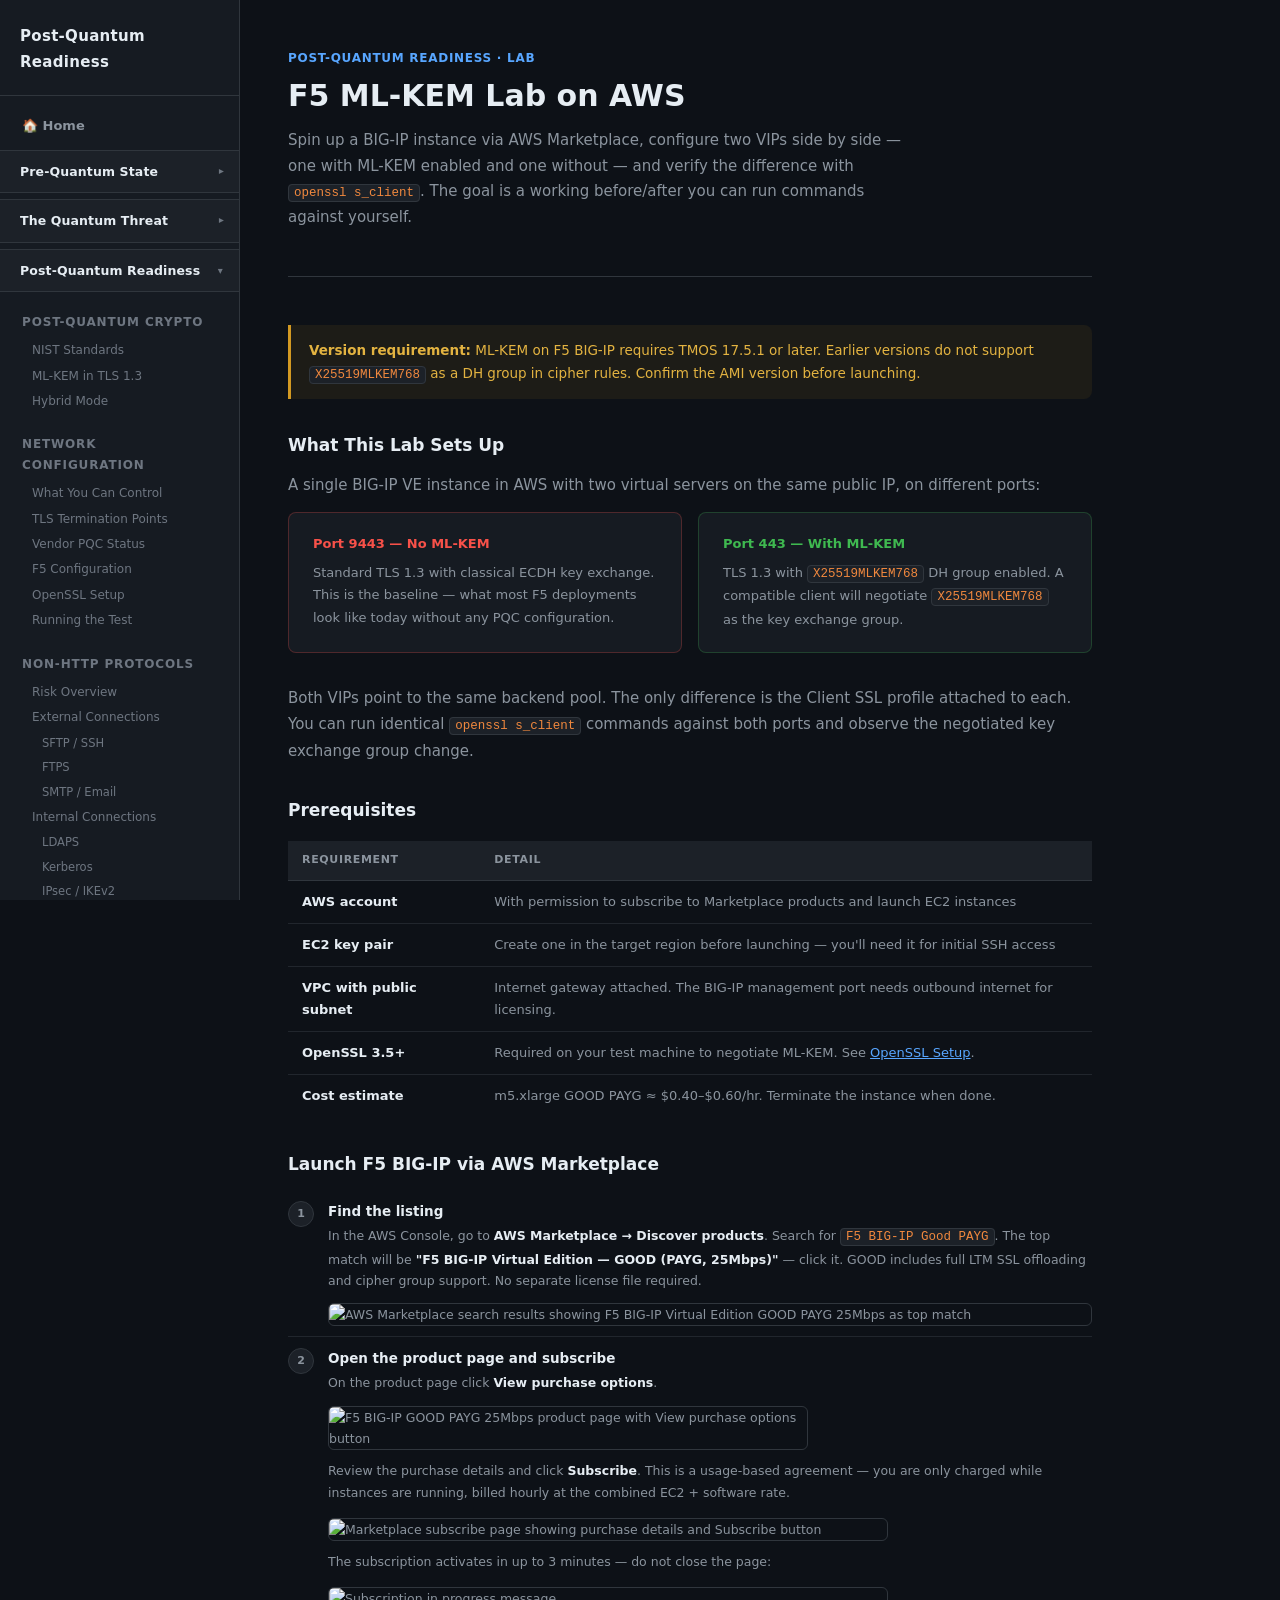
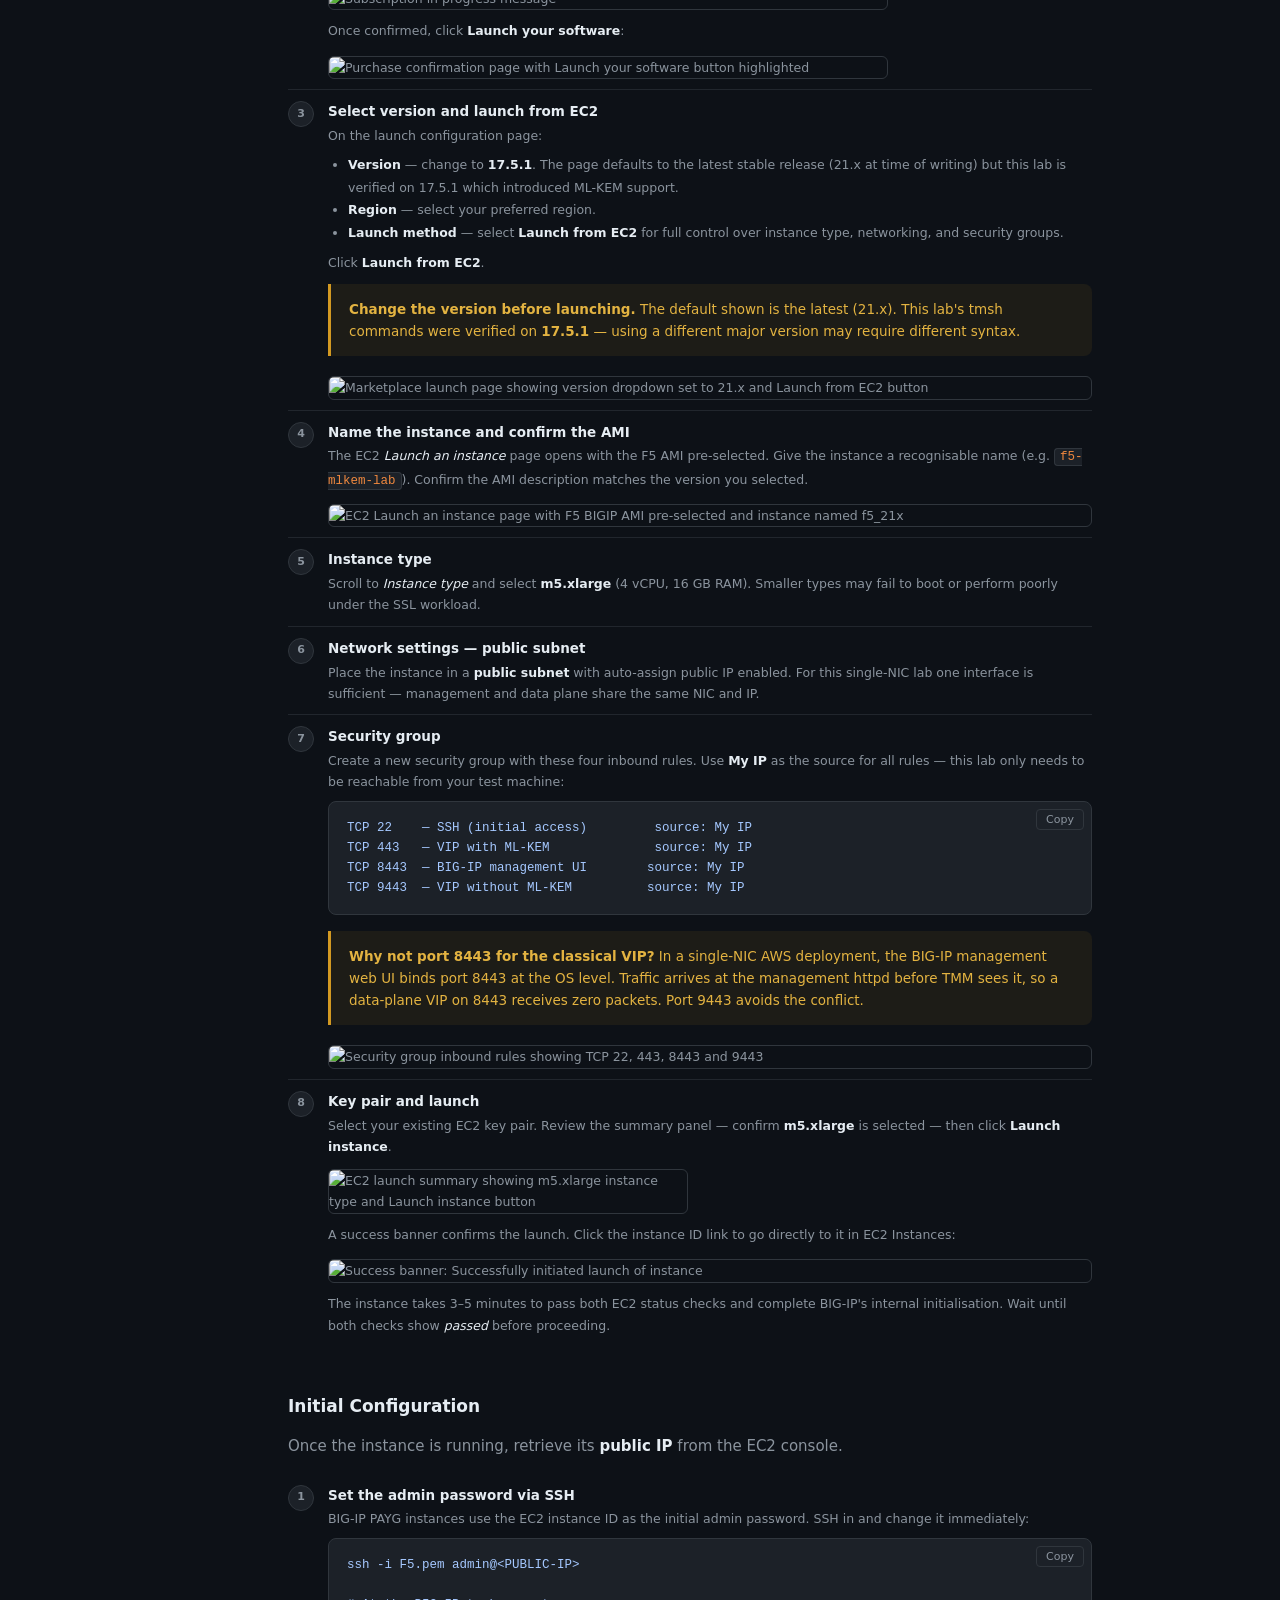
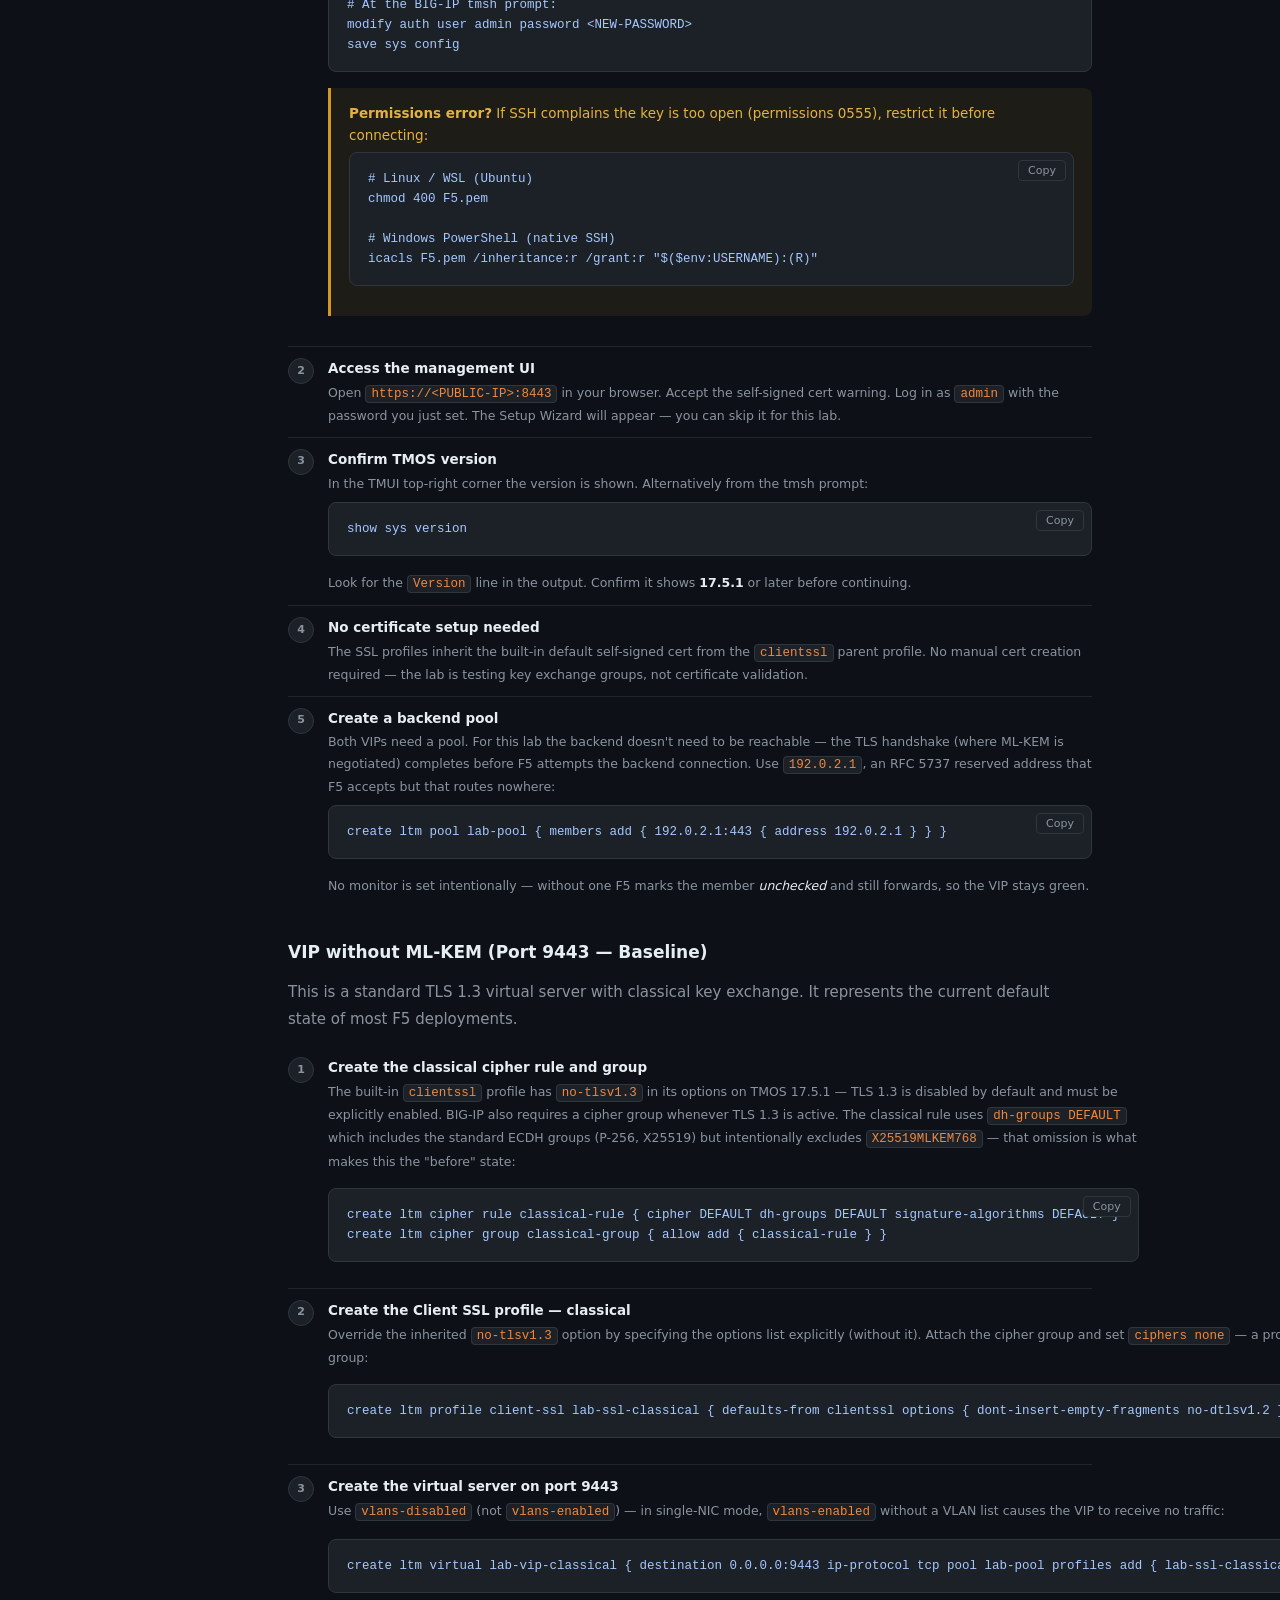
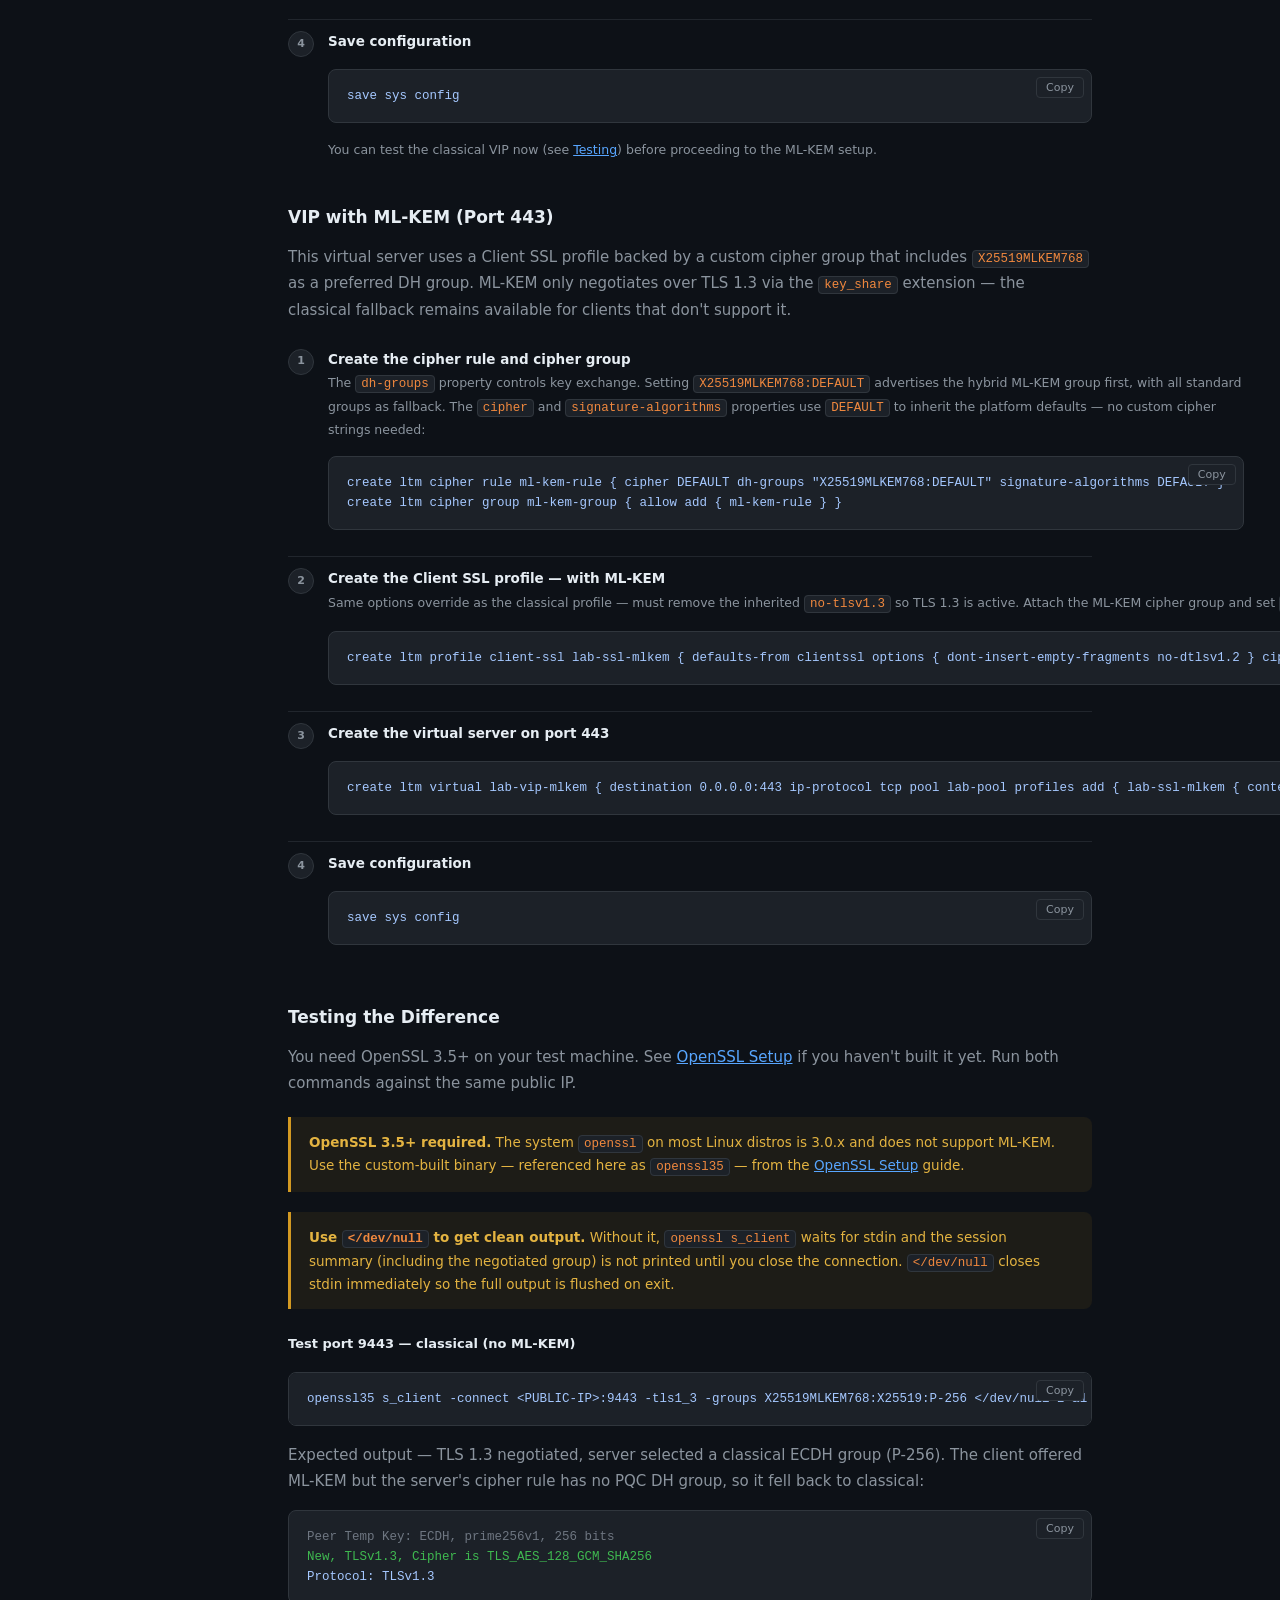
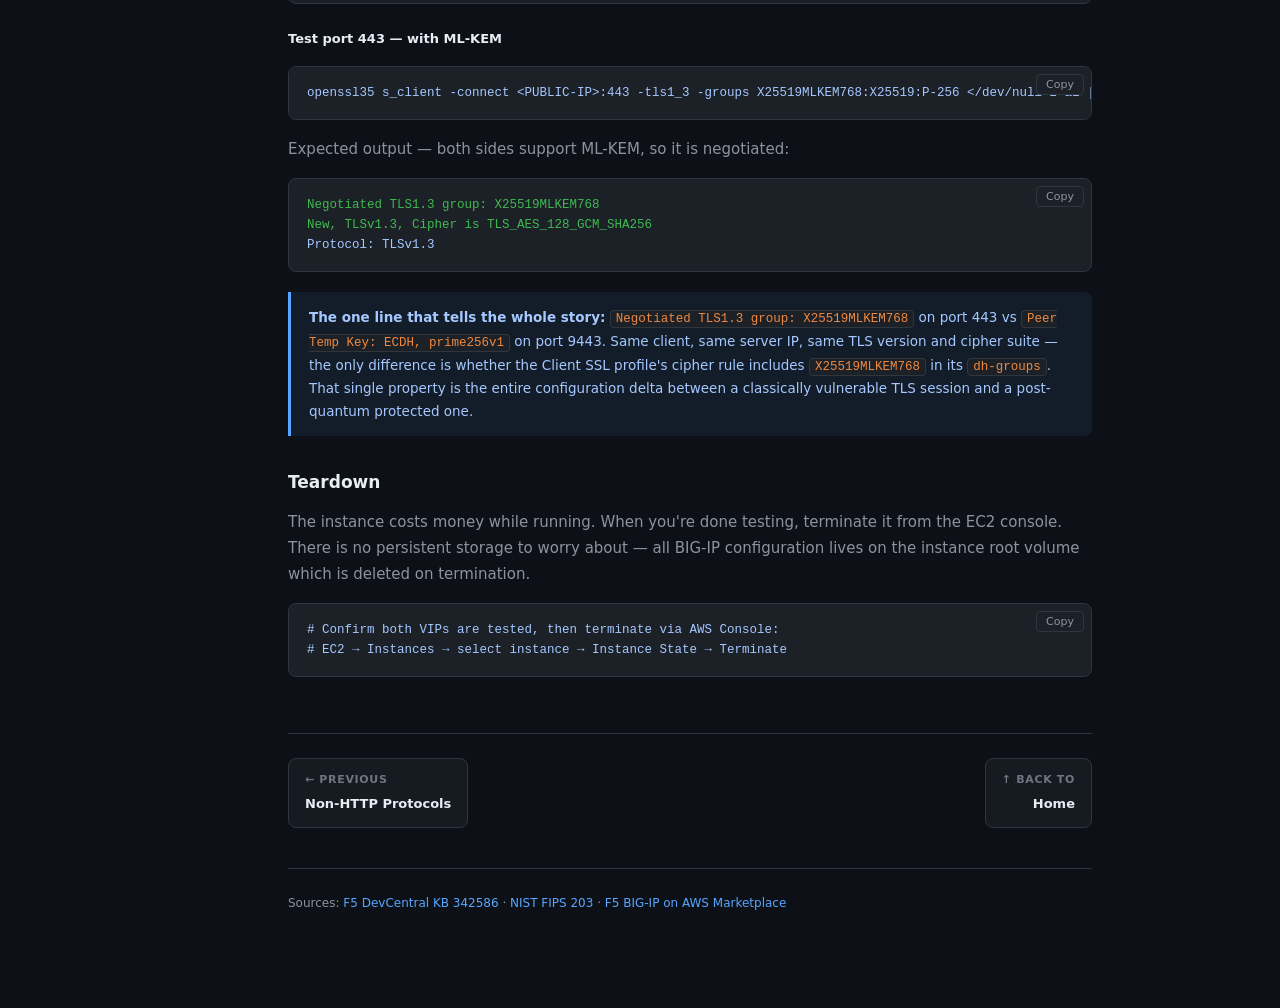
==== docs/f5-aws-lab.html @ 693bea95 "Add AWS Marketplace screenshots to F5 launch steps All 10 screenshots from docs/static/f5-bigip-setu" ====
<!DOCTYPE html>
<html lang="en">
<head>
  <meta charset="UTF-8" />
  <meta name="viewport" content="width=device-width, initial-scale=1.0" />
  <title>F5 ML-KEM Lab (AWS) — Post-Quantum Readiness</title>
  <link rel="stylesheet" href="static/style.css" />
  <style>
    .pre-wrap { position: relative; }
    .copy-btn {
      position: absolute; top: 8px; right: 8px;
      background: var(--surface-2); border: 1px solid var(--border);
      border-radius: 4px; color: var(--text-muted);
      font-size: 11px; padding: 3px 9px; cursor: pointer;
      transition: color 0.15s, background 0.15s;
      font-family: inherit;
    }
    .copy-btn:hover { color: var(--text); background: var(--surface-3); }
    .copy-btn.copied { color: var(--green); border-color: var(--green); }
  </style>
</head>
<body>
<button id="menu-toggle" aria-label="Open navigation">☰</button>
<div id="sidebar-overlay"></div>

<aside class="sidebar">
  <div class="sidebar-logo">
    <a href="index.html">
      <h1>Post-Quantum<br>Readiness</h1>
    </a>
  </div>
  <nav>
    <a href="index.html" class="nav-home">🏠 Home</a>

    <div class="nav-group">
      <div class="nav-section">Pre-Quantum State</div>
      <div class="nav-group-items">
        <a href="tls-rsa-handshake.html" class="nav-page">TLS 1.2 RSA Handshake</a>
        <a href="tls-rsa-handshake.html#the-flow" class="nav-sub">The 8-Step Flow</a>
        <a href="tls-rsa-handshake.html#the-vulnerability" class="nav-sub">Where the Vulnerability Lives</a>
        <a href="tls-rsa-handshake.html#vs-tls13" class="nav-sub">How TLS 1.3 Fixed It</a>

        <a href="tls-versions.html" class="nav-page">TLS 1.2 vs TLS 1.3</a>
        <a href="tls-versions.html#at-a-glance" class="nav-sub">At a Glance</a>
        <a href="tls-versions.html#key-points" class="nav-sub">Three Things to Know</a>
        <a href="tls-versions.html#why-tls12-fails" class="nav-sub">Why TLS 1.2 Can&#39;t Do ML-KEM</a>
        <a href="tls-versions.html#real-world" class="nav-sub">Real-World Test</a>
        <a href="tls-versions.html#cloudflare-tls-settings" class="nav-sub">Cloudflare TLS Settings</a>
      </div>
    </div>

    <div class="nav-group">
      <div class="nav-section">The Quantum Threat</div>
      <div class="nav-group-items">
        <a href="pre-quantum.html" class="nav-page">The Problem</a>
        <a href="pre-quantum.html#where-pii-flows" class="nav-sub">Where PII Flows</a>
        <a href="pre-quantum.html#why-key-exchange" class="nav-sub">Why Key Exchange</a>
        <a href="pre-quantum.html#hndl" class="nav-sub">Harvest Now, Decrypt Later</a>
      </div>
    </div>

    <div class="nav-group">
      <div class="nav-section">Post-Quantum Readiness</div>
      <div class="nav-group-items">
        <a href="post-quantum.html" class="nav-page">Post-Quantum Crypto</a>
        <a href="post-quantum.html#nist-standards" class="nav-sub">NIST Standards</a>
        <a href="post-quantum.html#mlkem-tls" class="nav-sub">ML-KEM in TLS 1.3</a>
        <a href="post-quantum.html#hybrid" class="nav-sub">Hybrid Mode</a>

        <a href="network.html" class="nav-page">Network Configuration</a>
        <a href="network.html#control" class="nav-sub">What You Can Control</a>
        <a href="network.html#tls-legs" class="nav-sub">TLS Termination Points</a>
        <a href="network.html#vendor-status" class="nav-sub">Vendor PQC Status</a>
        <a href="network.html#f5-config" class="nav-sub">F5 Configuration</a>
        <a href="network.html#openssl-setup" class="nav-sub">OpenSSL Setup</a>
        <a href="network.html#verify" class="nav-sub">Running the Test</a>

        <a href="non-http-protocols.html" class="nav-page">Non-HTTP Protocols</a>
        <a href="non-http-protocols.html#overview" class="nav-sub">Risk Overview</a>
        <a href="non-http-protocols.html#external" class="nav-sub">External Connections</a>
        <a href="non-http-protocols.html#sftp-ssh" class="nav-sub nav-sub-2">SFTP / SSH</a>
        <a href="non-http-protocols.html#ftps" class="nav-sub nav-sub-2">FTPS</a>
        <a href="non-http-protocols.html#smtp" class="nav-sub nav-sub-2">SMTP / Email</a>
        <a href="non-http-protocols.html#internal" class="nav-sub">Internal Connections</a>
        <a href="non-http-protocols.html#ldap" class="nav-sub nav-sub-2">LDAPS</a>
        <a href="non-http-protocols.html#kerberos" class="nav-sub nav-sub-2">Kerberos</a>
        <a href="non-http-protocols.html#ipsec" class="nav-sub nav-sub-2">IPsec / IKEv2</a>
        <a href="non-http-protocols.html#database" class="nav-sub nav-sub-2">Database TLS</a>
        <a href="non-http-protocols.html#sip" class="nav-sub nav-sub-2">SIP / VoIP</a>
        <a href="non-http-protocols.html#grpc" class="nav-sub nav-sub-2">gRPC</a>
        <a href="non-http-protocols.html#mqtt" class="nav-sub nav-sub-2">MQTT</a>

        <a href="f5-aws-lab.html" class="nav-page current">F5 ML-KEM Lab (AWS)</a>
        <a href="#launch-f5" class="nav-sub">Launch via Marketplace</a>
        <a href="#initial-config" class="nav-sub">Initial Config</a>
        <a href="#vip-no-mlkem" class="nav-sub">VIP without ML-KEM</a>
        <a href="#vip-with-mlkem" class="nav-sub">VIP with ML-KEM</a>
        <a href="#test" class="nav-sub">Testing the Difference</a>
      </div>
    </div>
  </nav>
</aside>

<main>
  <div class="page-header">
    <div class="eyebrow">Post-Quantum Readiness · Lab</div>
    <h1>F5 ML-KEM Lab on AWS</h1>
    <p class="subtitle">
      Spin up a BIG-IP instance via AWS Marketplace, configure two VIPs side by side —
      one with ML-KEM enabled and one without — and verify the difference with
      <code>openssl s_client</code>. The goal is a working before/after you can run
      commands against yourself.
    </p>
  </div>

  <div class="callout callout-yellow">
    <strong>Version requirement:</strong> ML-KEM on F5 BIG-IP requires TMOS 17.5.1 or later.
    Earlier versions do not support <code>X25519MLKEM768</code> as a DH group in cipher rules.
    Confirm the AMI version before launching.
  </div>

  <!-- ── What this lab sets up ─────────────────────────────────────── -->
  <h3 id="overview">What This Lab Sets Up</h3>
  <p>
    A single BIG-IP VE instance in AWS with two virtual servers on the same public IP,
    on different ports:
  </p>

  <div class="card-grid">
    <div class="card" style="border-color:rgba(248,81,73,0.25);">
      <h4 style="color:var(--red);">Port 9443 — No ML-KEM</h4>
      <p>Standard TLS 1.3 with classical ECDH key exchange. This is the baseline — what
      most F5 deployments look like today without any PQC configuration.</p>
    </div>
    <div class="card" style="border-color:rgba(63,185,80,0.25);">
      <h4 style="color:var(--green);">Port 443 — With ML-KEM</h4>
      <p>TLS 1.3 with <code>X25519MLKEM768</code> DH group enabled. A compatible
      client will negotiate <code>X25519MLKEM768</code> as the key exchange group.</p>
    </div>
  </div>

  <p>
    Both VIPs point to the same backend pool. The only difference is the Client SSL profile
    attached to each. You can run identical <code>openssl s_client</code> commands against
    both ports and observe the negotiated key exchange group change.
  </p>

  <!-- ── Prerequisites ─────────────────────────────────────────────── -->
  <h3 id="prerequisites">Prerequisites</h3>

  <div class="table-wrap">
    <table>
      <thead>
        <tr><th>Requirement</th><th>Detail</th></tr>
      </thead>
      <tbody>
        <tr>
          <td><strong>AWS account</strong></td>
          <td>With permission to subscribe to Marketplace products and launch EC2 instances</td>
        </tr>
        <tr>
          <td><strong>EC2 key pair</strong></td>
          <td>Create one in the target region before launching — you'll need it for initial SSH access</td>
        </tr>
        <tr>
          <td><strong>VPC with public subnet</strong></td>
          <td>Internet gateway attached. The BIG-IP management port needs outbound internet for licensing.</td>
        </tr>
        <tr>
          <td><strong>OpenSSL 3.5+</strong></td>
          <td>Required on your test machine to negotiate ML-KEM. See <a href="network.html#openssl-setup" style="color:var(--blue);">OpenSSL Setup</a>.</td>
        </tr>
        <tr>
          <td><strong>Cost estimate</strong></td>
          <td>m5.xlarge GOOD PAYG ≈ $0.40–$0.60/hr. Terminate the instance when done.</td>
        </tr>
      </tbody>
    </table>
  </div>

  <!-- ── Launch F5 via Marketplace ─────────────────────────────────── -->
  <h3 id="launch-f5">Launch F5 BIG-IP via AWS Marketplace</h3>

  <div class="step-list">
    <div class="step">
      <div class="step-num">1</div>
      <div class="step-content">
        <div class="step-title">Find the listing</div>
        <div class="step-body">
          In the AWS Console, go to <strong>AWS Marketplace → Discover products</strong>.
          Search for <code>F5 BIG-IP Good PAYG</code>. The top match will be
          <strong>"F5 BIG-IP Virtual Edition — GOOD (PAYG, 25Mbps)"</strong> — click it.
          GOOD includes full LTM SSL offloading and cipher group support. No separate license file required.
          <img src="static/f5-bigip-setup/01_Discover%20products%20_%20AWS%20Marketplace%20_%20Global.png"
               alt="AWS Marketplace search results showing F5 BIG-IP Virtual Edition GOOD PAYG 25Mbps as top match"
               style="max-width:100%;border:1px solid var(--border);border-radius:6px;margin-top:12px;display:block;">
        </div>
      </div>
    </div>

    <div class="step">
      <div class="step-num">2</div>
      <div class="step-content">
        <div class="step-title">Open the product page and subscribe</div>
        <div class="step-body">
          On the product page click <strong>View purchase options</strong>.
          <img src="static/f5-bigip-setup/02_AWS%20Marketplace%20_%20Global.png"
               alt="F5 BIG-IP GOOD PAYG 25Mbps product page with View purchase options button"
               style="max-width:480px;width:100%;border:1px solid var(--border);border-radius:6px;margin-top:12px;display:block;">
          <p style="margin-top:10px;">Review the purchase details and click <strong>Subscribe</strong>.
          This is a usage-based agreement — you are only charged while instances are running,
          billed hourly at the combined EC2 + software rate.</p>
          <img src="static/f5-bigip-setup/03_AWS%20Marketplace%20_%20Global.png"
               alt="Marketplace subscribe page showing purchase details and Subscribe button"
               style="max-width:560px;width:100%;border:1px solid var(--border);border-radius:6px;margin-top:8px;display:block;">
          <p style="margin-top:10px;">The subscription activates in up to 3 minutes — do not close the page:</p>
          <img src="static/f5-bigip-setup/04_AWS%20Marketplace%20_%20Global.png"
               alt="Subscription in progress message"
               style="max-width:560px;width:100%;border:1px solid var(--border);border-radius:6px;margin-top:8px;display:block;">
          <p style="margin-top:10px;">Once confirmed, click <strong>Launch your software</strong>:</p>
          <img src="static/f5-bigip-setup/05_AWS%20Marketplace%20_%20Global.png"
               alt="Purchase confirmation page with Launch your software button highlighted"
               style="max-width:560px;width:100%;border:1px solid var(--border);border-radius:6px;margin-top:8px;display:block;">
        </div>
      </div>
    </div>

    <div class="step">
      <div class="step-num">3</div>
      <div class="step-content">
        <div class="step-title">Select version and launch from EC2</div>
        <div class="step-body">
          On the launch configuration page:
          <ul style="margin:8px 0 8px 20px;line-height:1.8;">
            <li><strong>Version</strong> — change to <strong>17.5.1</strong>. The page defaults
            to the latest stable release (21.x at time of writing) but this lab is verified
            on 17.5.1 which introduced ML-KEM support.</li>
            <li><strong>Region</strong> — select your preferred region.</li>
            <li><strong>Launch method</strong> — select <strong>Launch from EC2</strong> for
            full control over instance type, networking, and security groups.</li>
          </ul>
          Click <strong>Launch from EC2</strong>.
          <div class="callout callout-yellow" style="margin-top:10px;">
            <strong>Change the version before launching.</strong> The default shown is the latest
            (21.x). This lab's tmsh commands were verified on <strong>17.5.1</strong> — using a
            different major version may require different syntax.
          </div>
          <img src="static/f5-bigip-setup/06_AWS%20Marketplace%20_%20Global.png"
               alt="Marketplace launch page showing version dropdown set to 21.x and Launch from EC2 button"
               style="max-width:100%;border:1px solid var(--border);border-radius:6px;margin-top:12px;display:block;">
        </div>
      </div>
    </div>

    <div class="step">
      <div class="step-num">4</div>
      <div class="step-content">
        <div class="step-title">Name the instance and confirm the AMI</div>
        <div class="step-body">
          The EC2 <em>Launch an instance</em> page opens with the F5 AMI pre-selected.
          Give the instance a recognisable name (e.g. <code>f5-mlkem-lab</code>).
          Confirm the AMI description matches the version you selected.
          <img src="static/f5-bigip-setup/07_AWS%20Marketplace%20_%20Global.png"
               alt="EC2 Launch an instance page with F5 BIGIP AMI pre-selected and instance named f5_21x"
               style="max-width:100%;border:1px solid var(--border);border-radius:6px;margin-top:12px;display:block;">
        </div>
      </div>
    </div>

    <div class="step">
      <div class="step-num">5</div>
      <div class="step-content">
        <div class="step-title">Instance type</div>
        <div class="step-body">
          Scroll to <em>Instance type</em> and select <strong>m5.xlarge</strong>
          (4 vCPU, 16 GB RAM). Smaller types may fail to boot or perform poorly
          under the SSL workload.
        </div>
      </div>
    </div>

    <div class="step">
      <div class="step-num">6</div>
      <div class="step-content">
        <div class="step-title">Network settings — public subnet</div>
        <div class="step-body">
          Place the instance in a <strong>public subnet</strong> with auto-assign public IP
          enabled. For this single-NIC lab one interface is sufficient — management and
          data plane share the same NIC and IP.
        </div>
      </div>
    </div>

    <div class="step">
      <div class="step-num">7</div>
      <div class="step-content">
        <div class="step-title">Security group</div>
        <div class="step-body">
          Create a new security group with these four inbound rules.
          Use <strong>My IP</strong> as the source for all rules — this lab only
          needs to be reachable from your test machine:
          <pre style="margin-top:8px;">TCP 22    — SSH (initial access)         source: My IP
TCP 443   — VIP with ML-KEM              source: My IP
TCP 8443  — BIG-IP management UI        source: My IP
TCP 9443  — VIP without ML-KEM          source: My IP</pre>
          <div class="callout callout-yellow" style="margin-top:8px;">
            <strong>Why not port 8443 for the classical VIP?</strong>
            In a single-NIC AWS deployment, the BIG-IP management web UI binds port 8443
            at the OS level. Traffic arrives at the management httpd before TMM sees it,
            so a data-plane VIP on 8443 receives zero packets. Port 9443 avoids the conflict.
          </div>
          <img src="static/f5-bigip-setup/09_AWS%20Marketplace%20_%20Global.png"
               alt="Security group inbound rules showing TCP 22, 443, 8443 and 9443"
               style="max-width:100%;border:1px solid var(--border);border-radius:6px;margin-top:12px;display:block;">
        </div>
      </div>
    </div>

    <div class="step">
      <div class="step-num">8</div>
      <div class="step-content">
        <div class="step-title">Key pair and launch</div>
        <div class="step-body">
          Select your existing EC2 key pair. Review the summary panel —
          confirm <strong>m5.xlarge</strong> is selected — then click
          <strong>Launch instance</strong>.
          <img src="static/f5-bigip-setup/10_AWS%20Marketplace%20_%20Global.png"
               alt="EC2 launch summary showing m5.xlarge instance type and Launch instance button"
               style="max-width:360px;width:100%;border:1px solid var(--border);border-radius:6px;margin-top:12px;display:block;">
          <p style="margin-top:10px;">A success banner confirms the launch. Click the instance ID
          link to go directly to it in EC2 Instances:</p>
          <img src="static/f5-bigip-setup/11_AWS%20Marketplace%20_%20Global.png"
               alt="Success banner: Successfully initiated launch of instance"
               style="max-width:100%;border:1px solid var(--border);border-radius:6px;margin-top:8px;display:block;">
          <p style="margin-top:10px;">The instance takes 3–5 minutes to pass both EC2 status
          checks and complete BIG-IP's internal initialisation. Wait until both checks show
          <em>passed</em> before proceeding.</p>
        </div>
      </div>
    </div>
  </div>

  <!-- ── Initial Config ────────────────────────────────────────────── -->
  <h3 id="initial-config">Initial Configuration</h3>

  <p>
    Once the instance is running, retrieve its <strong>public IP</strong> from the EC2 console.
  </p>

  <div class="step-list">
    <div class="step">
      <div class="step-num">1</div>
      <div class="step-content">
        <div class="step-title">Set the admin password via SSH</div>
        <div class="step-body">
          BIG-IP PAYG instances use the EC2 instance ID as the initial admin password.
          SSH in and change it immediately:
          <pre style="margin-top:8px;">ssh -i F5.pem admin@&lt;PUBLIC-IP&gt;

# At the BIG-IP tmsh prompt:
modify auth user admin password &lt;NEW-PASSWORD&gt;
save sys config</pre>
          <div class="callout callout-yellow" style="margin-top:10px;">
            <strong>Permissions error?</strong> If SSH complains the key is too open (permissions 0555),
            restrict it before connecting:
            <pre style="margin-top:6px;"># Linux / WSL (Ubuntu)
chmod 400 F5.pem

# Windows PowerShell (native SSH)
icacls F5.pem /inheritance:r /grant:r "$($env:USERNAME):(R)"</pre>
          </div>
        </div>
      </div>
    </div>
    <div class="step">
      <div class="step-num">2</div>
      <div class="step-content">
        <div class="step-title">Access the management UI</div>
        <div class="step-body">
          Open <code>https://&lt;PUBLIC-IP&gt;:8443</code> in your browser.
          Accept the self-signed cert warning. Log in as <code>admin</code> with
          the password you just set. The Setup Wizard will appear — you can
          skip it for this lab.
        </div>
      </div>
    </div>
    <div class="step">
      <div class="step-num">3</div>
      <div class="step-content">
        <div class="step-title">Confirm TMOS version</div>
        <div class="step-body">
          In the TMUI top-right corner the version is shown. Alternatively from the tmsh prompt:
          <pre style="margin-top:8px;">show sys version</pre>
          Look for the <code>Version</code> line in the output. Confirm it shows
          <strong>17.5.1</strong> or later before continuing.
        </div>
      </div>
    </div>
    <div class="step">
      <div class="step-num">4</div>
      <div class="step-content">
        <div class="step-title">No certificate setup needed</div>
        <div class="step-body">
          The SSL profiles inherit the built-in default self-signed cert from the
          <code>clientssl</code> parent profile. No manual cert creation required —
          the lab is testing key exchange groups, not certificate validation.
        </div>
      </div>
    </div>
    <div class="step">
      <div class="step-num">5</div>
      <div class="step-content">
        <div class="step-title">Create a backend pool</div>
        <div class="step-body">
          Both VIPs need a pool. For this lab the backend doesn't need to be reachable —
          the TLS handshake (where ML-KEM is negotiated) completes before F5 attempts the
          backend connection. Use <code>192.0.2.1</code>, an RFC 5737 reserved address
          that F5 accepts but that routes nowhere:
          <pre style="margin-top:8px;">create ltm pool lab-pool { members add { 192.0.2.1:443 { address 192.0.2.1 } } }</pre>
          No monitor is set intentionally — without one F5 marks the member
          <em>unchecked</em> and still forwards, so the VIP stays green.
        </div>
      </div>
    </div>
  </div>

  <!-- ── VIP without ML-KEM ────────────────────────────────────────── -->
  <h3 id="vip-no-mlkem">VIP without ML-KEM (Port 9443 — Baseline)</h3>

  <p>
    This is a standard TLS 1.3 virtual server with classical key exchange.
    It represents the current default state of most F5 deployments.
  </p>

  <div class="step-list">
    <div class="step">
      <div class="step-num">1</div>
      <div class="step-content">
        <div class="step-title">Create the classical cipher rule and group</div>
        <div class="step-body">
          The built-in <code>clientssl</code> profile has <code>no-tlsv1.3</code> in its
          options on TMOS 17.5.1 — TLS 1.3 is disabled by default and must be explicitly
          enabled. BIG-IP also requires a cipher group whenever TLS 1.3 is active.
          The classical rule uses <code>dh-groups DEFAULT</code> which includes the
          standard ECDH groups (P-256, X25519) but intentionally excludes
          <code>X25519MLKEM768</code> — that omission is what makes this the "before" state:
<pre>create ltm cipher rule classical-rule { cipher DEFAULT dh-groups DEFAULT signature-algorithms DEFAULT }
create ltm cipher group classical-group { allow add { classical-rule } }</pre>
        </div>
      </div>
    </div>
    <div class="step">
      <div class="step-num">2</div>
      <div class="step-content">
        <div class="step-title">Create the Client SSL profile — classical</div>
        <div class="step-body">
          Override the inherited <code>no-tlsv1.3</code> option by specifying the options
          list explicitly (without it). Attach the cipher group and set
          <code>ciphers none</code> — a profile cannot have both a ciphers string and a
          cipher group:
<pre>create ltm profile client-ssl lab-ssl-classical { defaults-from clientssl options { dont-insert-empty-fragments no-dtlsv1.2 } cipher-group classical-group ciphers none }</pre>
        </div>
      </div>
    </div>
    <div class="step">
      <div class="step-num">3</div>
      <div class="step-content">
        <div class="step-title">Create the virtual server on port 9443</div>
        <div class="step-body">
          Use <code>vlans-disabled</code> (not <code>vlans-enabled</code>) — in single-NIC
          mode, <code>vlans-enabled</code> without a VLAN list causes the VIP to receive
          no traffic:
<pre>create ltm virtual lab-vip-classical { destination 0.0.0.0:9443 ip-protocol tcp pool lab-pool profiles add { lab-ssl-classical { context clientside } tcp { } } source-address-translation { type automap } vlans-disabled }</pre>
        </div>
      </div>
    </div>
    <div class="step">
      <div class="step-num">4</div>
      <div class="step-content">
        <div class="step-title">Save configuration</div>
        <div class="step-body">
<pre>save sys config</pre>
          You can test the classical VIP now (see <a href="#test" style="color:var(--blue);">Testing</a>)
          before proceeding to the ML-KEM setup.
        </div>
      </div>
    </div>
  </div>

  <!-- ── VIP with ML-KEM ───────────────────────────────────────────── -->
  <h3 id="vip-with-mlkem">VIP with ML-KEM (Port 443)</h3>

  <p>
    This virtual server uses a Client SSL profile backed by a custom cipher group
    that includes <code>X25519MLKEM768</code> as a preferred DH group. ML-KEM
    only negotiates over TLS 1.3 via the <code>key_share</code> extension — the
    classical fallback remains available for clients that don't support it.
  </p>

  <div class="step-list">
    <div class="step">
      <div class="step-num">1</div>
      <div class="step-content">
        <div class="step-title">Create the cipher rule and cipher group</div>
        <div class="step-body">
          The <code>dh-groups</code> property controls key exchange. Setting
          <code>X25519MLKEM768:DEFAULT</code> advertises the hybrid ML-KEM group first,
          with all standard groups as fallback. The <code>cipher</code> and
          <code>signature-algorithms</code> properties use <code>DEFAULT</code> to
          inherit the platform defaults — no custom cipher strings needed:
<pre>create ltm cipher rule ml-kem-rule { cipher DEFAULT dh-groups "X25519MLKEM768:DEFAULT" signature-algorithms DEFAULT }
create ltm cipher group ml-kem-group { allow add { ml-kem-rule } }</pre>
        </div>
      </div>
    </div>
    <div class="step">
      <div class="step-num">2</div>
      <div class="step-content">
        <div class="step-title">Create the Client SSL profile — with ML-KEM</div>
        <div class="step-body">
          Same options override as the classical profile — must remove the inherited
          <code>no-tlsv1.3</code> so TLS 1.3 is active. Attach the ML-KEM cipher group
          and set <code>ciphers none</code>:
<pre>create ltm profile client-ssl lab-ssl-mlkem { defaults-from clientssl options { dont-insert-empty-fragments no-dtlsv1.2 } cipher-group ml-kem-group ciphers none }</pre>
        </div>
      </div>
    </div>
    <div class="step">
      <div class="step-num">3</div>
      <div class="step-content">
        <div class="step-title">Create the virtual server on port 443</div>
        <div class="step-body">
<pre>create ltm virtual lab-vip-mlkem { destination 0.0.0.0:443 ip-protocol tcp pool lab-pool profiles add { lab-ssl-mlkem { context clientside } tcp { } } source-address-translation { type automap } vlans-disabled }</pre>
        </div>
      </div>
    </div>
    <div class="step">
      <div class="step-num">4</div>
      <div class="step-content">
        <div class="step-title">Save configuration</div>
        <div class="step-body">
<pre>save sys config</pre>
        </div>
      </div>
    </div>
  </div>

  <!-- ── Testing ───────────────────────────────────────────────────── -->
  <h3 id="test">Testing the Difference</h3>

  <p>
    You need OpenSSL 3.5+ on your test machine. See
    <a href="network.html#openssl-setup" style="color:var(--blue);">OpenSSL Setup</a>
    if you haven't built it yet. Run both commands against the same public IP.
  </p>

  <div class="callout callout-yellow">
    <strong>OpenSSL 3.5+ required.</strong> The system <code>openssl</code> on most Linux distros is
    3.0.x and does not support ML-KEM. Use the custom-built binary — referenced here as
    <code>openssl35</code> — from the <a href="network.html#openssl-setup" style="color:var(--blue);">OpenSSL Setup</a> guide.
  </div>

  <div class="callout callout-yellow" style="margin-bottom:16px;">
    <strong>Use <code>&lt;/dev/null</code> to get clean output.</strong>
    Without it, <code>openssl s_client</code> waits for stdin and the session
    summary (including the negotiated group) is not printed until you close the
    connection. <code>&lt;/dev/null</code> closes stdin immediately so the full
    output is flushed on exit.
  </div>

  <h4 style="font-size:13px;font-weight:700;color:var(--text);margin:24px 0 8px;">Test port 9443 — classical (no ML-KEM)</h4>
  <pre>openssl35 s_client -connect &lt;PUBLIC-IP&gt;:9443 -tls1_3 -groups X25519MLKEM768:X25519:P-256 &lt;/dev/null 2>&amp;1 | grep -E "Protocol|Temp Key|group|Cipher is"</pre>

  <p>Expected output — TLS 1.3 negotiated, server selected a classical ECDH group (P-256).
  The client offered ML-KEM but the server's cipher rule has no PQC DH group, so it
  fell back to classical:</p>
  <pre><span class="comment">Peer Temp Key: ECDH, prime256v1, 256 bits</span>
<span class="highlight">New, TLSv1.3, Cipher is TLS_AES_128_GCM_SHA256</span>
Protocol: TLSv1.3</pre>

  <h4 style="font-size:13px;font-weight:700;color:var(--text);margin:24px 0 8px;">Test port 443 — with ML-KEM</h4>
  <pre>openssl35 s_client -connect &lt;PUBLIC-IP&gt;:443 -tls1_3 -groups X25519MLKEM768:X25519:P-256 &lt;/dev/null 2>&amp;1 | grep -E "Protocol|Temp Key|group|Cipher is"</pre>

  <p>Expected output — both sides support ML-KEM, so it is negotiated:</p>
  <pre><span class="highlight">Negotiated TLS1.3 group: X25519MLKEM768</span>
<span class="highlight">New, TLSv1.3, Cipher is TLS_AES_128_GCM_SHA256</span>
Protocol: TLSv1.3</pre>

  <div class="callout callout-blue">
    <strong>The one line that tells the whole story:</strong>
    <code>Negotiated TLS1.3 group: X25519MLKEM768</code> on port 443 vs
    <code>Peer Temp Key: ECDH, prime256v1</code> on port 9443. Same client, same server IP,
    same TLS version and cipher suite — the only difference is whether the Client SSL
    profile's cipher rule includes <code>X25519MLKEM768</code> in its
    <code>dh-groups</code>. That single property is the entire configuration delta between
    a classically vulnerable TLS session and a post-quantum protected one.
  </div>

  <h3 id="cleanup">Teardown</h3>
  <p>
    The instance costs money while running. When you're done testing, terminate it from the
    EC2 console. There is no persistent storage to worry about — all BIG-IP configuration
    lives on the instance root volume which is deleted on termination.
  </p>
  <pre># Confirm both VIPs are tested, then terminate via AWS Console:
# EC2 → Instances → select instance → Instance State → Terminate</pre>

  <div class="page-nav">
    <a href="non-http-protocols.html">
      <span class="nav-label">← Previous</span>
      <span class="nav-title">Non-HTTP Protocols</span>
    </a>
    <a href="index.html" class="next">
      <span class="nav-label">↑ Back to</span>
      <span class="nav-title">Home</span>
    </a>
  </div>

  <footer>
    <p>
      Sources:
      <a href="https://community.f5.com/kb/technicalarticles/future-proofing-your-network-enabling-quantum-ciphers-on-f5-big-ip-tmos-17-5-1/342586" target="_blank">F5 DevCentral KB 342586</a> ·
      <a href="https://csrc.nist.gov/publications/detail/fips/203/final" target="_blank">NIST FIPS 203</a> ·
      <a href="https://aws.amazon.com/marketplace/pp/prodview-nlakutvltzij4" target="_blank">F5 BIG-IP on AWS Marketplace</a>
    </p>
  </footer>
</main>

<script>
  const sections = document.querySelectorAll('h3[id]');
  const navLinks = document.querySelectorAll('.sidebar a.nav-sub');
  const observer = new IntersectionObserver(entries => {
    entries.forEach(entry => {
      if (entry.isIntersecting) {
        navLinks.forEach(link => {
          link.classList.remove('active');
          if (link.getAttribute('href').endsWith('#' + entry.target.id)) link.classList.add('active');
        });
      }
    });
  }, { rootMargin: '-20% 0px -70% 0px' });
  sections.forEach(s => observer.observe(s));

  // ── Collapsible nav groups ────────────────────────────────────────
  (function () {
    document.querySelectorAll('.nav-group').forEach(function (group) {
      if (!group.querySelector('.nav-page.current')) {
        group.classList.add('collapsed');
      }
      group.querySelector('.nav-section').addEventListener('click', function () {
        group.classList.toggle('collapsed');
      });
    });

    // ── Mobile sidebar toggle ───────────────────────────────────────
    var btn     = document.getElementById('menu-toggle');
    var sidebar = document.querySelector('.sidebar');
    var overlay = document.getElementById('sidebar-overlay');
    function openNav()  { sidebar.classList.add('open'); overlay.classList.add('open'); }
    function closeNav() { sidebar.classList.remove('open'); overlay.classList.remove('open'); }
    if (btn) {
      btn.addEventListener('click', function () {
        sidebar.classList.contains('open') ? closeNav() : openNav();
      });
      overlay.addEventListener('click', closeNav);
      sidebar.querySelectorAll('a').forEach(function (a) { a.addEventListener('click', closeNav); });
    }
  })();

  // ── Copy buttons on all <pre> blocks ─────────────────────────────
  document.querySelectorAll('pre').forEach(function(pre) {
    var wrap = document.createElement('div');
    wrap.className = 'pre-wrap';
    pre.parentNode.insertBefore(wrap, pre);
    wrap.appendChild(pre);
    var btn = document.createElement('button');
    btn.className = 'copy-btn';
    btn.textContent = 'Copy';
    btn.addEventListener('click', function() {
      navigator.clipboard.writeText(pre.innerText).then(function() {
        btn.classList.add('copied');
        btn.textContent = 'Copied!';
        setTimeout(function() { btn.classList.remove('copied'); btn.textContent = 'Copy'; }, 2000);
      });
    });
    wrap.appendChild(btn);
  });

</script>
</body>
</html>
---- docs/static/style.css ----
/* ── Reset & base ──────────────────────────────────────────────────── */
*, *::before, *::after { box-sizing: border-box; margin: 0; padding: 0; }

:root {
  --bg:           #0d1117;
  --surface:      #161b22;
  --surface-2:    #1c2128;
  --border:       #30363d;
  --border-light: #21262d;
  --text:         #e6edf3;
  --text-muted:   #8b949e;
  --text-dim:     #6e7681;
  --blue:         #58a6ff;
  --green:        #3fb950;
  --red:          #f85149;
  --yellow:       #d29922;
  --purple:       #bc8cff;
  --orange:       #f0883e;
  --sidebar-w:    240px;
  --radius:       8px;
  --font-mono:    'SFMono-Regular', Consolas, 'Liberation Mono', Menlo, monospace;
}

html { scroll-behavior: smooth; }

body {
  background: var(--bg);
  color: var(--text);
  font-family: -apple-system, BlinkMacSystemFont, 'Segoe UI', system-ui, sans-serif;
  font-size: 15px;
  line-height: 1.7;
  display: flex;
  min-height: 100vh;
}

/* ── Sidebar ─────────────────────────────────────────────────────── */
.sidebar {
  width: var(--sidebar-w);
  height: 100vh;
  background: var(--surface);
  border-right: 1px solid var(--border);
  position: fixed;
  top: 0; left: 0;
  overflow-y: auto;
  z-index: 100;
  padding: 0 0 40px;
}
.sidebar-logo {
  padding: 24px 20px 20px;
  border-bottom: 1px solid var(--border);
}
.sidebar-logo a { text-decoration: none; }
.sidebar-logo h1 {
  font-size: 15px;
  font-weight: 700;
  color: var(--text);
  letter-spacing: 0.02em;
}
.sidebar-logo .tagline {
  font-size: 11px;
  color: var(--text-muted);
  margin-top: 3px;
}
.radar-badge {
  display: inline-block;
  background: linear-gradient(135deg, #1f6feb 0%, #388bfd 100%);
  color: #fff;
  font-size: 10px;
  font-weight: 700;
  letter-spacing: 0.08em;
  padding: 2px 7px;
  border-radius: 10px;
  margin-bottom: 8px;
  text-transform: uppercase;
}
.sidebar nav { padding: 12px 0 24px; }

/* Home link */
.sidebar a.nav-home {
  display: block;
  padding: 7px 20px;
  font-size: 13px;
  font-weight: 600;
  color: var(--text-muted);
  text-decoration: none;
  border-left: 2px solid transparent;
  transition: all 0.15s;
  margin-bottom: 6px;
}
.sidebar a.nav-home:hover { color: var(--blue); background: var(--surface-2); }
.sidebar a.nav-home.active { color: var(--blue); }

/* Section-level page links */
.sidebar a.nav-page {
  display: block;
  padding: 6px 20px;
  font-size: 12px;
  font-weight: 700;
  color: var(--text-dim);
  text-decoration: none;
  text-transform: uppercase;
  letter-spacing: 0.07em;
  border-left: 2px solid transparent;
  margin-top: 14px;
  transition: all 0.15s;
}
.sidebar a.nav-page:hover { color: var(--text); }
.sidebar a.nav-page.current { color: var(--text); }

/* Sub-section links */
.sidebar a.nav-sub {
  display: block;
  padding: 4px 20px 4px 30px;
  font-size: 12px;
  color: var(--text-dim);
  text-decoration: none;
  border-left: 2px solid transparent;
  transition: all 0.15s;
  line-height: 1.45;
}
.sidebar a.nav-sub:hover { color: var(--text); background: var(--surface-2); }
.sidebar a.nav-sub.active {
  color: var(--blue);
  border-left-color: var(--blue);
  background: rgba(88,166,255,0.06);
}

/* Collapsible section groups */
.nav-group { }

.nav-section {
  padding: 10px 16px 10px 20px;
  margin-top: 6px;
  font-size: 12.5px;
  font-weight: 700;
  letter-spacing: 0.01em;
  color: var(--text);
  background: var(--surface-2);
  border-top: 1px solid var(--border);
  border-bottom: 1px solid var(--border);
  cursor: pointer;
  display: flex;
  align-items: center;
  justify-content: space-between;
  user-select: none;
  transition: background 0.15s;
}
.nav-section:hover { background: rgba(88,166,255,0.07); }
.nav-section::after {
  content: '▾';
  font-size: 10px;
  color: var(--text-dim);
  transition: transform 0.2s ease;
  flex-shrink: 0;
}
.nav-group.collapsed .nav-section::after { transform: rotate(-90deg); }

.nav-group-items {
  overflow: hidden;
  max-height: 1000px;
  transition: max-height 0.25s ease;
}
.nav-group.collapsed .nav-group-items { max-height: 0; }

/* Indented protocol sub-links (two levels deep) */
.sidebar a.nav-sub-2 {
  padding-left: 40px;
  font-size: 11.5px;
}

/* ── Main content ────────────────────────────────────────────────── */
main {
  margin-left: var(--sidebar-w);
  flex: 1;
  max-width: 900px;
  padding: 48px 48px 80px;
}

/* ── Page header ─────────────────────────────────────────────────── */
.page-header {
  border-bottom: 1px solid var(--border);
  padding-bottom: 32px;
  margin-bottom: 48px;
}
.page-header .eyebrow {
  font-size: 12px;
  color: var(--blue);
  font-weight: 600;
  letter-spacing: 0.06em;
  text-transform: uppercase;
  margin-bottom: 10px;
}
.page-header h1 {
  font-size: 30px;
  font-weight: 700;
  line-height: 1.2;
  margin-bottom: 14px;
  color: var(--text);
}
.page-header .subtitle {
  color: var(--text-muted);
  font-size: 15px;
  max-width: 620px;
  line-height: 1.7;
}

/* ── Typography ──────────────────────────────────────────────────── */
h2 { font-size: 22px; font-weight: 700; color: var(--text); margin: 40px 0 12px; }
h3 { font-size: 17px; font-weight: 600; color: var(--text); margin: 32px 0 12px; }
h3:first-child { margin-top: 0; }
p { color: var(--text-muted); margin-bottom: 14px; line-height: 1.75; }
strong { color: var(--text); font-weight: 600; }
em { color: var(--text); font-style: italic; }

/* ── Section header ──────────────────────────────────────────────── */
.section-header {
  display: flex;
  align-items: center;
  gap: 12px;
  margin-bottom: 28px;
  padding-bottom: 16px;
  border-bottom: 1px solid var(--border);
}
.section-icon {
  width: 36px; height: 36px;
  border-radius: 8px;
  display: flex; align-items: center; justify-content: center;
  font-size: 18px; flex-shrink: 0;
}
.icon-blue   { background: rgba(88,166,255,0.12); }
.icon-green  { background: rgba(63,185,80,0.12); }
.icon-purple { background: rgba(188,140,255,0.12); }
.icon-yellow { background: rgba(210,153,34,0.12); }
.section-header h2 { font-size: 22px; font-weight: 700; margin: 0; }
.section-header .section-sub { font-size: 13px; color: var(--text-muted); margin-top: 2px; }

/* ── Cards ───────────────────────────────────────────────────────── */
.card {
  background: var(--surface);
  border: 1px solid var(--border);
  border-radius: var(--radius);
  padding: 20px 24px;
  margin-bottom: 16px;
}
.card h4 { font-size: 13px; font-weight: 700; color: var(--text); margin-bottom: 6px; }
.card p { font-size: 13px; margin-bottom: 0; }

.card-grid   { display: grid; grid-template-columns: 1fr 1fr; gap: 16px; margin-bottom: 16px; }
.card-grid-3 { display: grid; grid-template-columns: 1fr 1fr 1fr; gap: 16px; margin-bottom: 16px; }

/* ── Callouts ────────────────────────────────────────────────────── */
.callout {
  border-left: 3px solid;
  padding: 14px 18px;
  border-radius: 0 var(--radius) var(--radius) 0;
  margin: 20px 0;
  font-size: 13.5px;
  line-height: 1.65;
}
.callout-red    { border-color: var(--red);    background: rgba(248,81,73,0.08);  color: #ffa8a3; }
.callout-green  { border-color: var(--green);  background: rgba(63,185,80,0.08);  color: #7ee787; }
.callout-yellow { border-color: var(--yellow); background: rgba(210,153,34,0.08); color: #e3b341; }
.callout-blue   { border-color: var(--blue);   background: rgba(88,166,255,0.08); color: #a5c8ff; }
.callout strong { color: inherit; }

/* ── Code ────────────────────────────────────────────────────────── */
code {
  font-family: var(--font-mono);
  font-size: 12.5px;
  background: var(--surface-2);
  border: 1px solid var(--border);
  border-radius: 4px;
  padding: 1px 5px;
  color: var(--orange);
}
pre {
  font-family: var(--font-mono);
  font-size: 12.5px;
  background: var(--surface-2);
  border: 1px solid var(--border);
  border-radius: var(--radius);
  padding: 16px 18px;
  overflow-x: auto;
  color: #a5c8ff;
  line-height: 1.6;
  margin: 16px 0;
}
pre .comment   { color: var(--text-dim); }
pre .highlight { color: var(--green); }
pre .key       { color: var(--orange); }

/* ── Badges & pills ──────────────────────────────────────────────── */
.badge {
  display: inline-flex; align-items: center; gap: 5px;
  font-size: 11px; font-weight: 700;
  padding: 2px 8px; border-radius: 12px; white-space: nowrap;
}
.badge::before { content: '●'; font-size: 8px; }
.badge-green  { background: rgba(63,185,80,0.15);  color: var(--green); }
.badge-red    { background: rgba(248,81,73,0.15);  color: var(--red); }
.badge-yellow { background: rgba(210,153,34,0.15); color: var(--yellow); }
.badge-blue   { background: rgba(88,166,255,0.15); color: var(--blue); }

.pill {
  font-size: 11px; font-weight: 600;
  padding: 3px 10px; border-radius: 20px; border: 1px solid;
}
.pill-blue   { color: var(--blue);   border-color: rgba(88,166,255,0.4);  background: rgba(88,166,255,0.08); }
.pill-green  { color: var(--green);  border-color: rgba(63,185,80,0.4);   background: rgba(63,185,80,0.08); }
.pill-yellow { color: var(--yellow); border-color: rgba(210,153,34,0.4);  background: rgba(210,153,34,0.08); }
.pill-purple { color: var(--purple); border-color: rgba(188,140,255,0.4); background: rgba(188,140,255,0.08); }
.pill-red    { color: var(--red);    border-color: rgba(248,81,73,0.4);   background: rgba(248,81,73,0.08); }
.pill-row    { display: flex; gap: 8px; flex-wrap: wrap; margin-top: 20px; }

/* ── Tables ──────────────────────────────────────────────────────── */
.table-wrap { overflow-x: auto; margin: 16px 0; }
table { width: 100%; border-collapse: collapse; font-size: 13px; }
th {
  background: var(--surface-2); color: var(--text-muted);
  font-size: 11px; font-weight: 700; text-transform: uppercase;
  letter-spacing: 0.06em; padding: 10px 14px; text-align: left;
  border-bottom: 1px solid var(--border);
}
td { padding: 10px 14px; border-bottom: 1px solid var(--border-light); color: var(--text-muted); vertical-align: top; }
tr:last-child td { border-bottom: none; }
td strong { color: var(--text); }

/* ── Step list ───────────────────────────────────────────────────── */
.step-list { margin: 12px 0 20px; }
.step {
  display: flex; gap: 14px;
  padding: 10px 0;
  border-bottom: 1px solid var(--border-light);
}
.step:last-child { border-bottom: none; }
.step-num {
  width: 26px; height: 26px;
  background: var(--surface-2); border: 1px solid var(--border);
  border-radius: 50%;
  display: flex; align-items: center; justify-content: center;
  font-size: 11px; font-weight: 700; color: var(--text-muted);
  flex-shrink: 0; margin-top: 1px;
}
.step-content { flex: 1; }
.step-title { font-size: 13.5px; font-weight: 600; color: var(--text); margin-bottom: 2px; }
.step-body  { font-size: 12.5px; color: var(--text-muted); }

/* ── Sequence diagram ────────────────────────────────────────────── */
.sequence-diagram {
  background: var(--surface); border: 1px solid var(--border);
  border-radius: var(--radius); padding: 28px; margin: 20px 0; overflow-x: auto;
}
.seq-header { display: grid; grid-template-columns: 1fr 80px 1fr; gap: 0; margin-bottom: 20px; }
.seq-actor {
  background: var(--surface-2); border: 1px solid var(--border);
  border-radius: 6px; text-align: center; padding: 10px 16px;
}
.seq-actor .actor-name { font-size: 13px; font-weight: 700; color: var(--text); }
.seq-actor .actor-desc { font-size: 11px; color: var(--text-muted); margin-top: 2px; }

/* ── Diagram wrap ────────────────────────────────────────────────── */
.diagram-wrap {
  background: var(--surface); border: 1px solid var(--border);
  border-radius: var(--radius); padding: 28px; margin: 20px 0; overflow-x: auto;
}
.diagram-wrap svg { display: block; max-width: 100%; }

/* ── Algo cards ──────────────────────────────────────────────────── */
.algo-card {
  background: var(--surface); border: 1px solid var(--border);
  border-radius: var(--radius); padding: 18px 20px;
}
.algo-card .algo-tag { font-size: 10px; font-weight: 700; text-transform: uppercase; letter-spacing: 0.07em; margin-bottom: 6px; }
.algo-card h4 { font-size: 14px; font-weight: 700; color: var(--text); margin-bottom: 4px; }
.algo-card .fips { font-family: var(--font-mono); font-size: 11px; color: var(--blue); margin-bottom: 8px; }
.algo-card p { font-size: 12.5px; margin-bottom: 0; }

/* ── Page nav (prev/next) ────────────────────────────────────────── */
.page-nav {
  display: flex; justify-content: space-between; align-items: center;
  margin-top: 56px; padding-top: 24px;
  border-top: 1px solid var(--border);
  gap: 16px;
}
.page-nav a {
  display: flex; flex-direction: column; gap: 3px;
  padding: 12px 16px; border-radius: var(--radius);
  border: 1px solid var(--border); background: var(--surface);
  text-decoration: none; color: var(--text-muted);
  transition: all 0.15s; max-width: 260px;
}
.page-nav a:hover { border-color: var(--blue); color: var(--text); background: rgba(88,166,255,0.05); }
.page-nav .nav-label { font-size: 11px; color: var(--text-dim); font-weight: 600; text-transform: uppercase; letter-spacing: 0.06em; }
.page-nav .nav-title { font-size: 13px; font-weight: 600; color: var(--text); }
.page-nav .next { text-align: right; margin-left: auto; }

/* ── Footer ──────────────────────────────────────────────────────── */
footer {
  border-top: 1px solid var(--border); padding: 24px 0 0;
  margin-top: 40px; font-size: 12px; color: var(--text-dim);
}
footer a { color: var(--blue); text-decoration: none; }

/* ── Mobile hamburger ────────────────────────────────────────────── */
#menu-toggle {
  display: none;
  position: fixed;
  top: 12px; left: 12px;
  z-index: 200;
  background: var(--surface-2);
  border: 1px solid var(--border);
  border-radius: 6px;
  color: var(--text);
  font-size: 18px;
  line-height: 1;
  padding: 6px 11px;
  cursor: pointer;
}

#sidebar-overlay {
  display: none;
  position: fixed;
  inset: 0;
  background: rgba(0,0,0,0.55);
  z-index: 99;
}
#sidebar-overlay.open { display: block; }

/* ── Responsive ──────────────────────────────────────────────────── */
.sidebar { transition: transform 0.25s ease; }

@media (max-width: 800px) {
  #menu-toggle { display: block; }
  .sidebar {
    transform: translateX(-100%);
  }
  .sidebar.open { transform: translateX(0); }
  main { margin-left: 0; padding: 24px; padding-top: 56px; }
  .card-grid, .card-grid-3 { grid-template-columns: 1fr; }
  .page-nav { flex-direction: column; }
  .page-nav .next { margin-left: 0; text-align: left; }
}
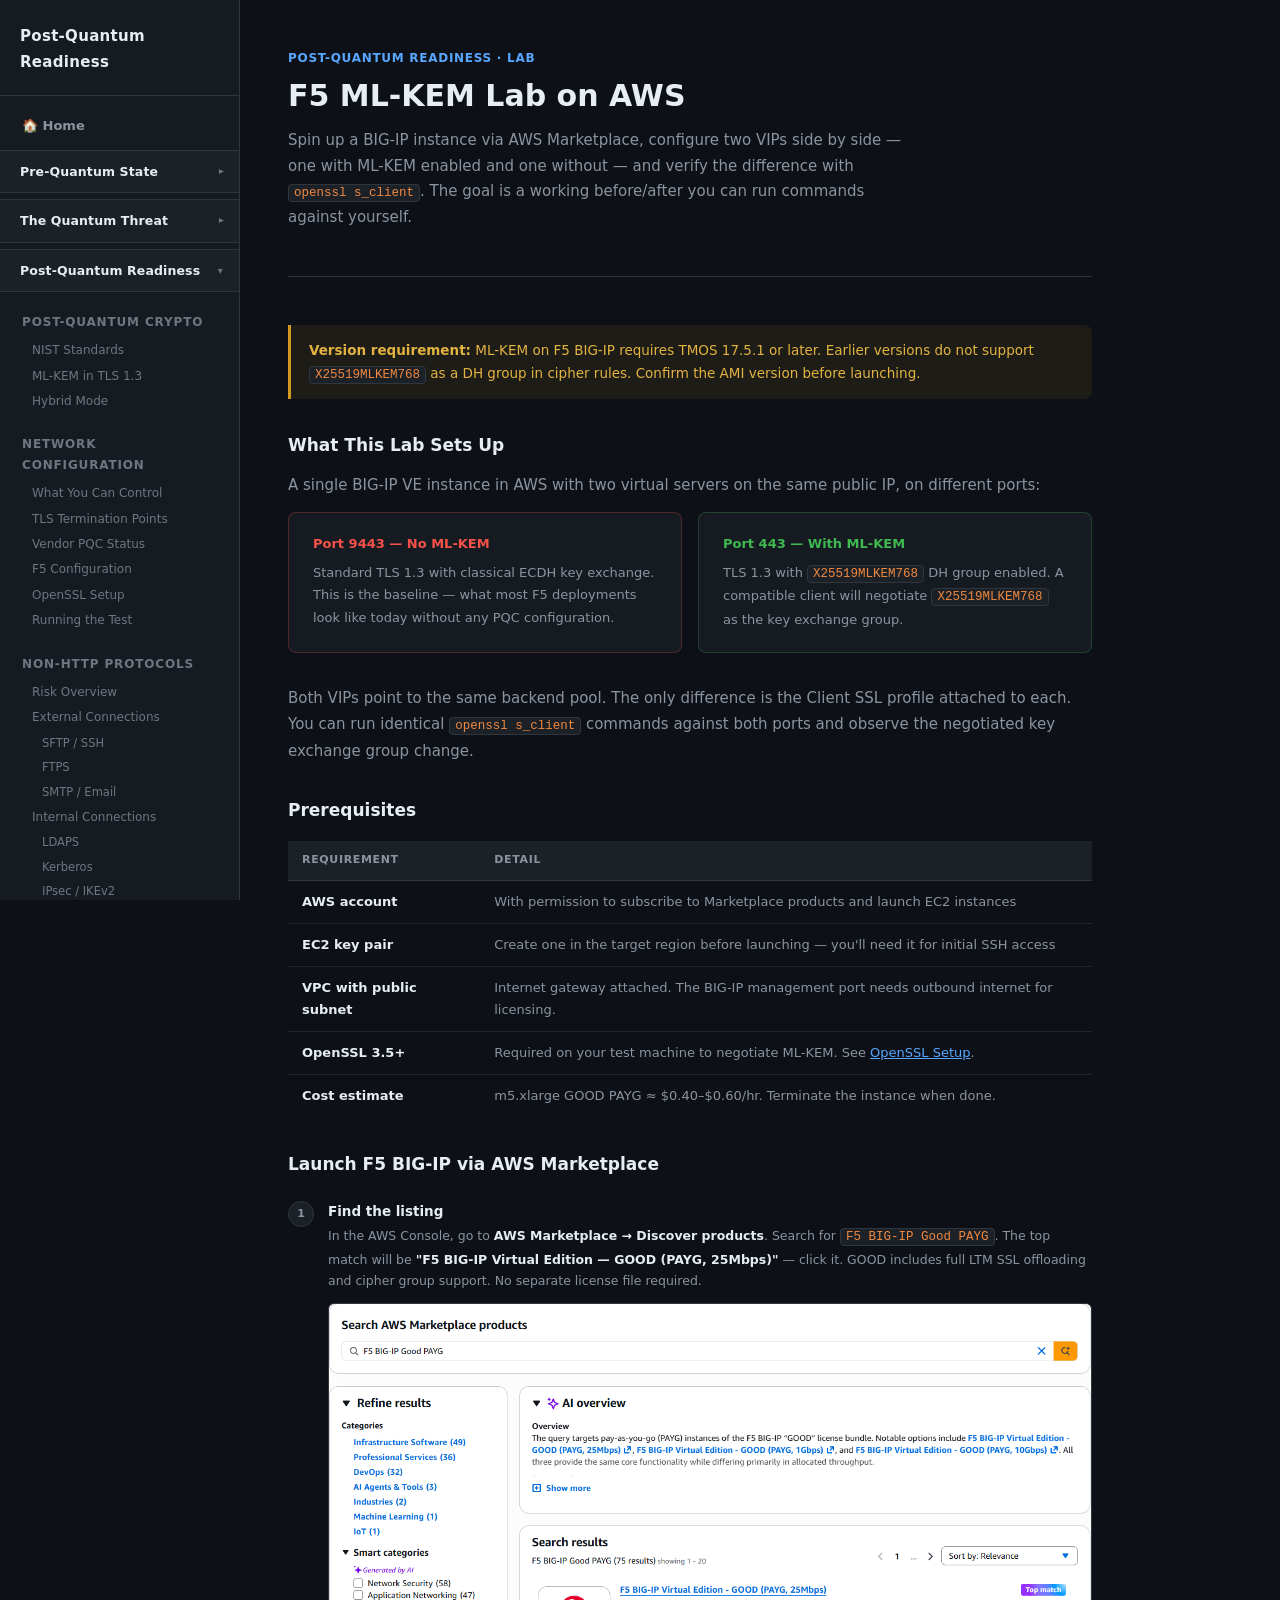
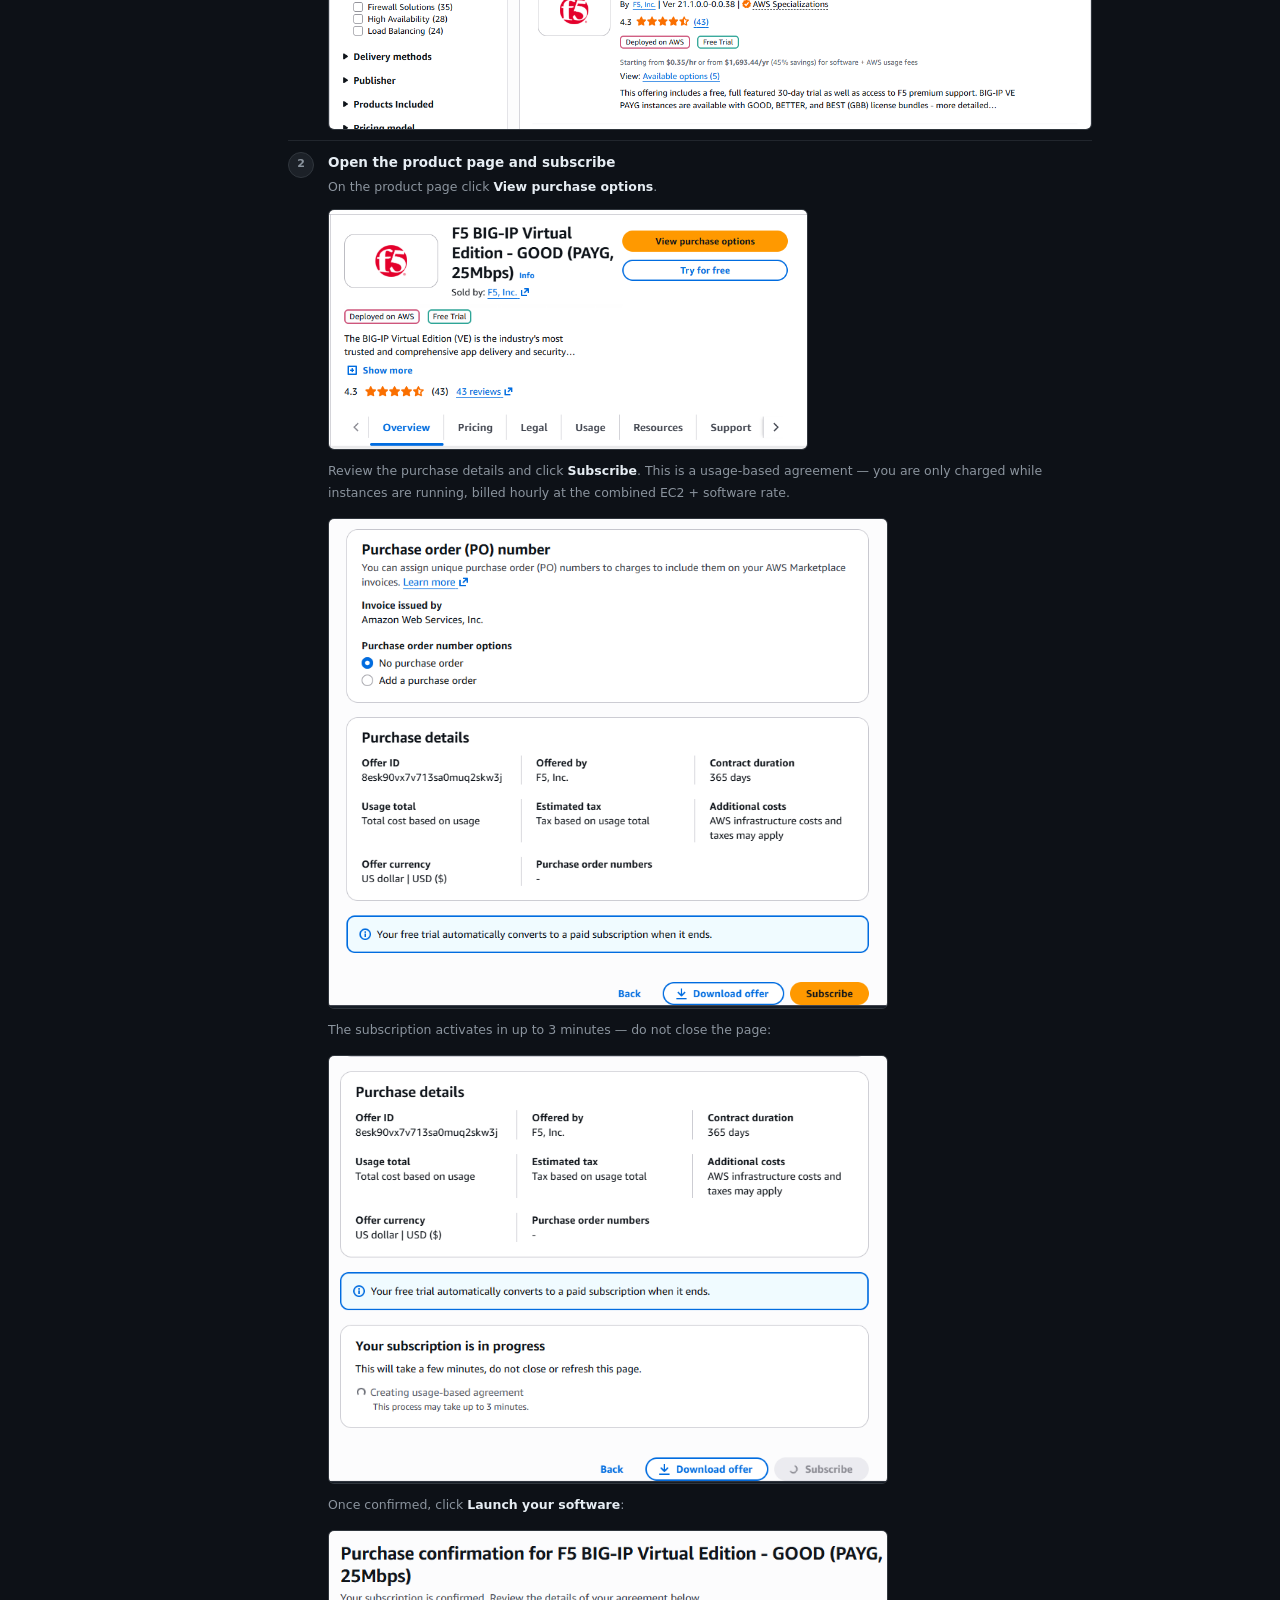
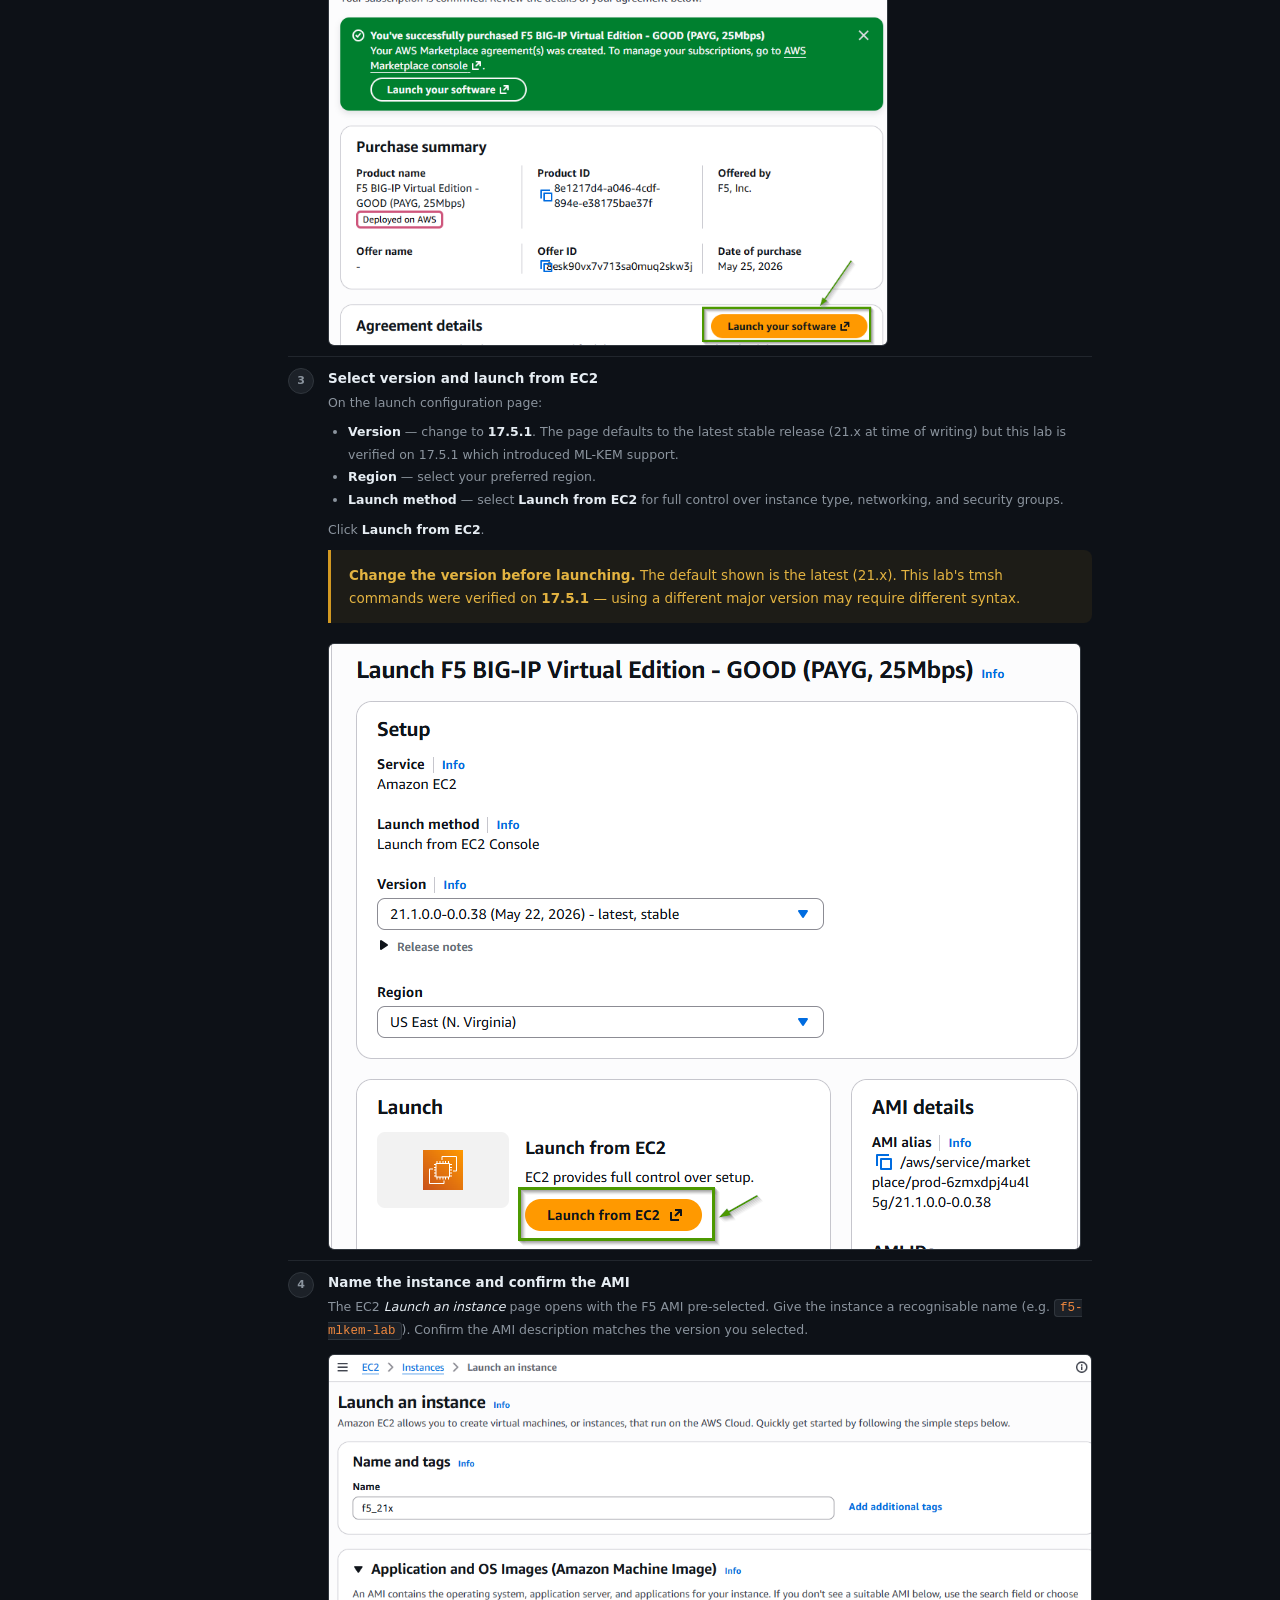
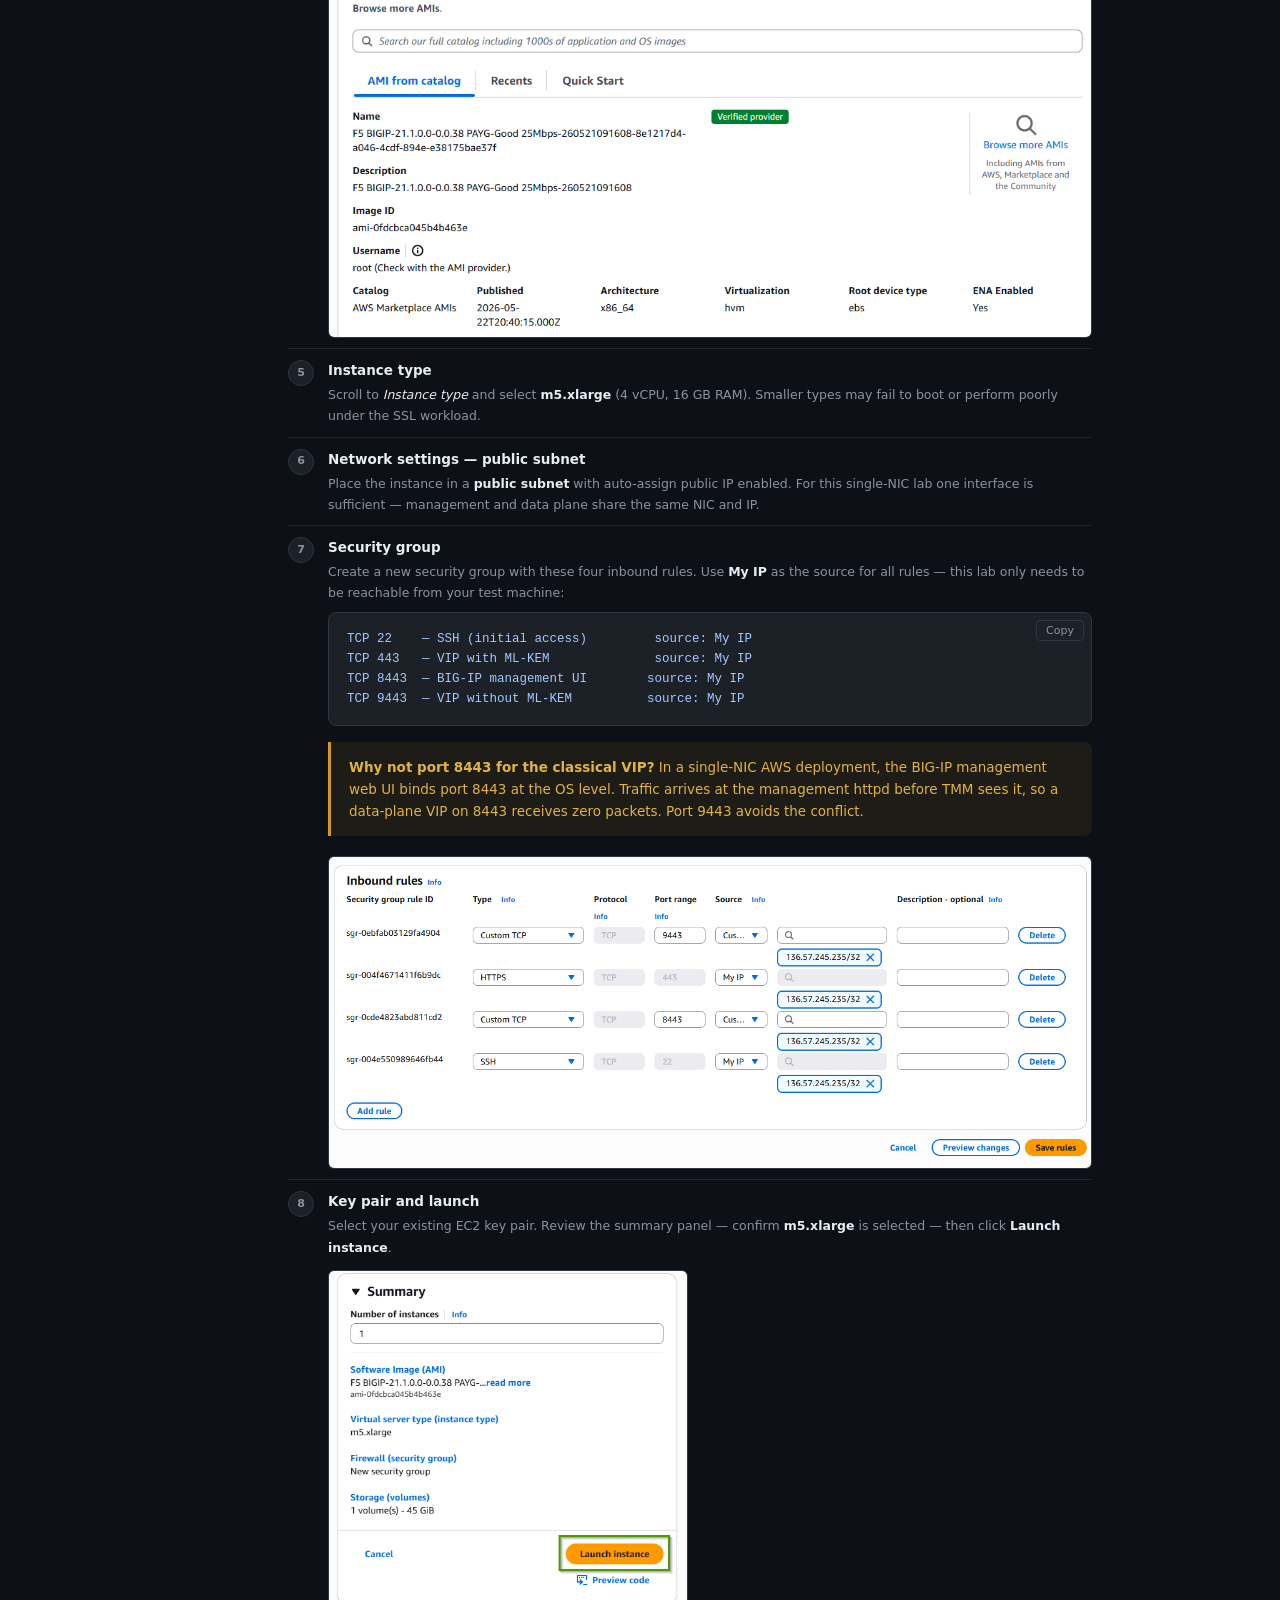
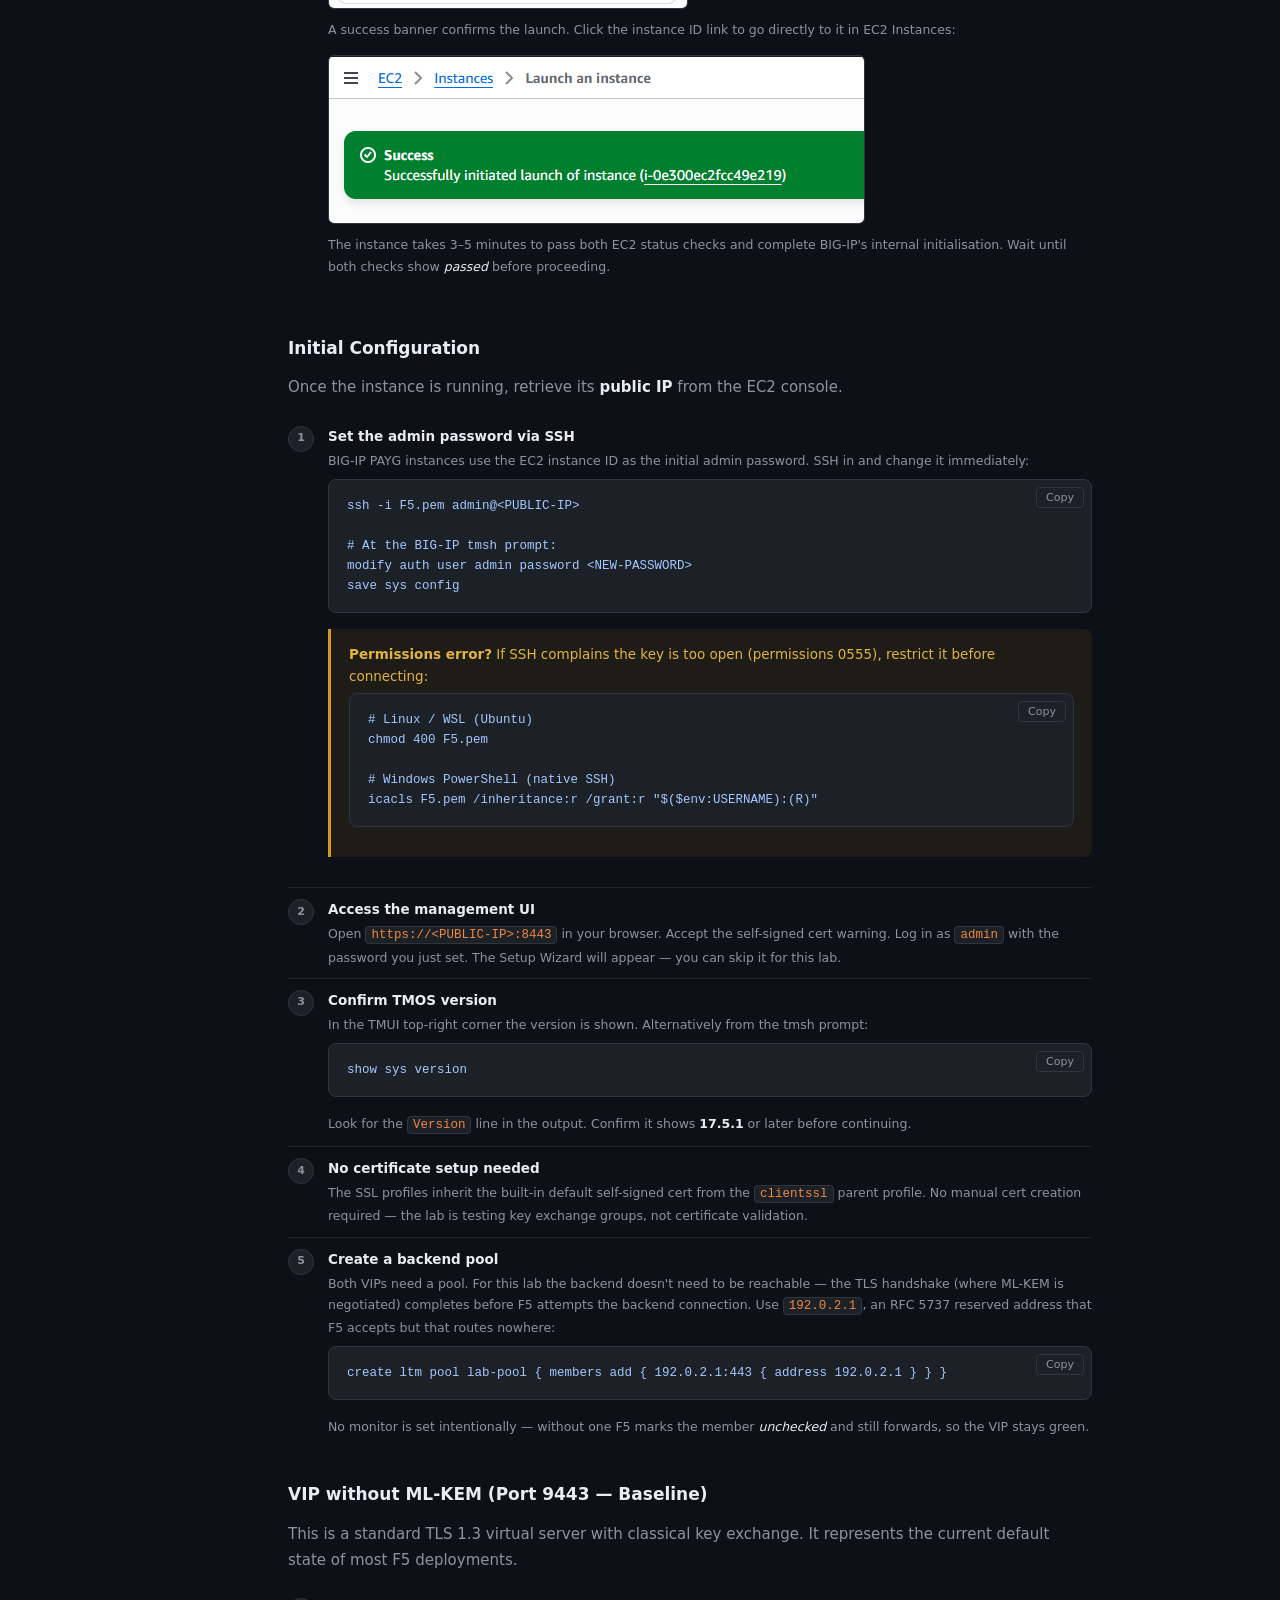
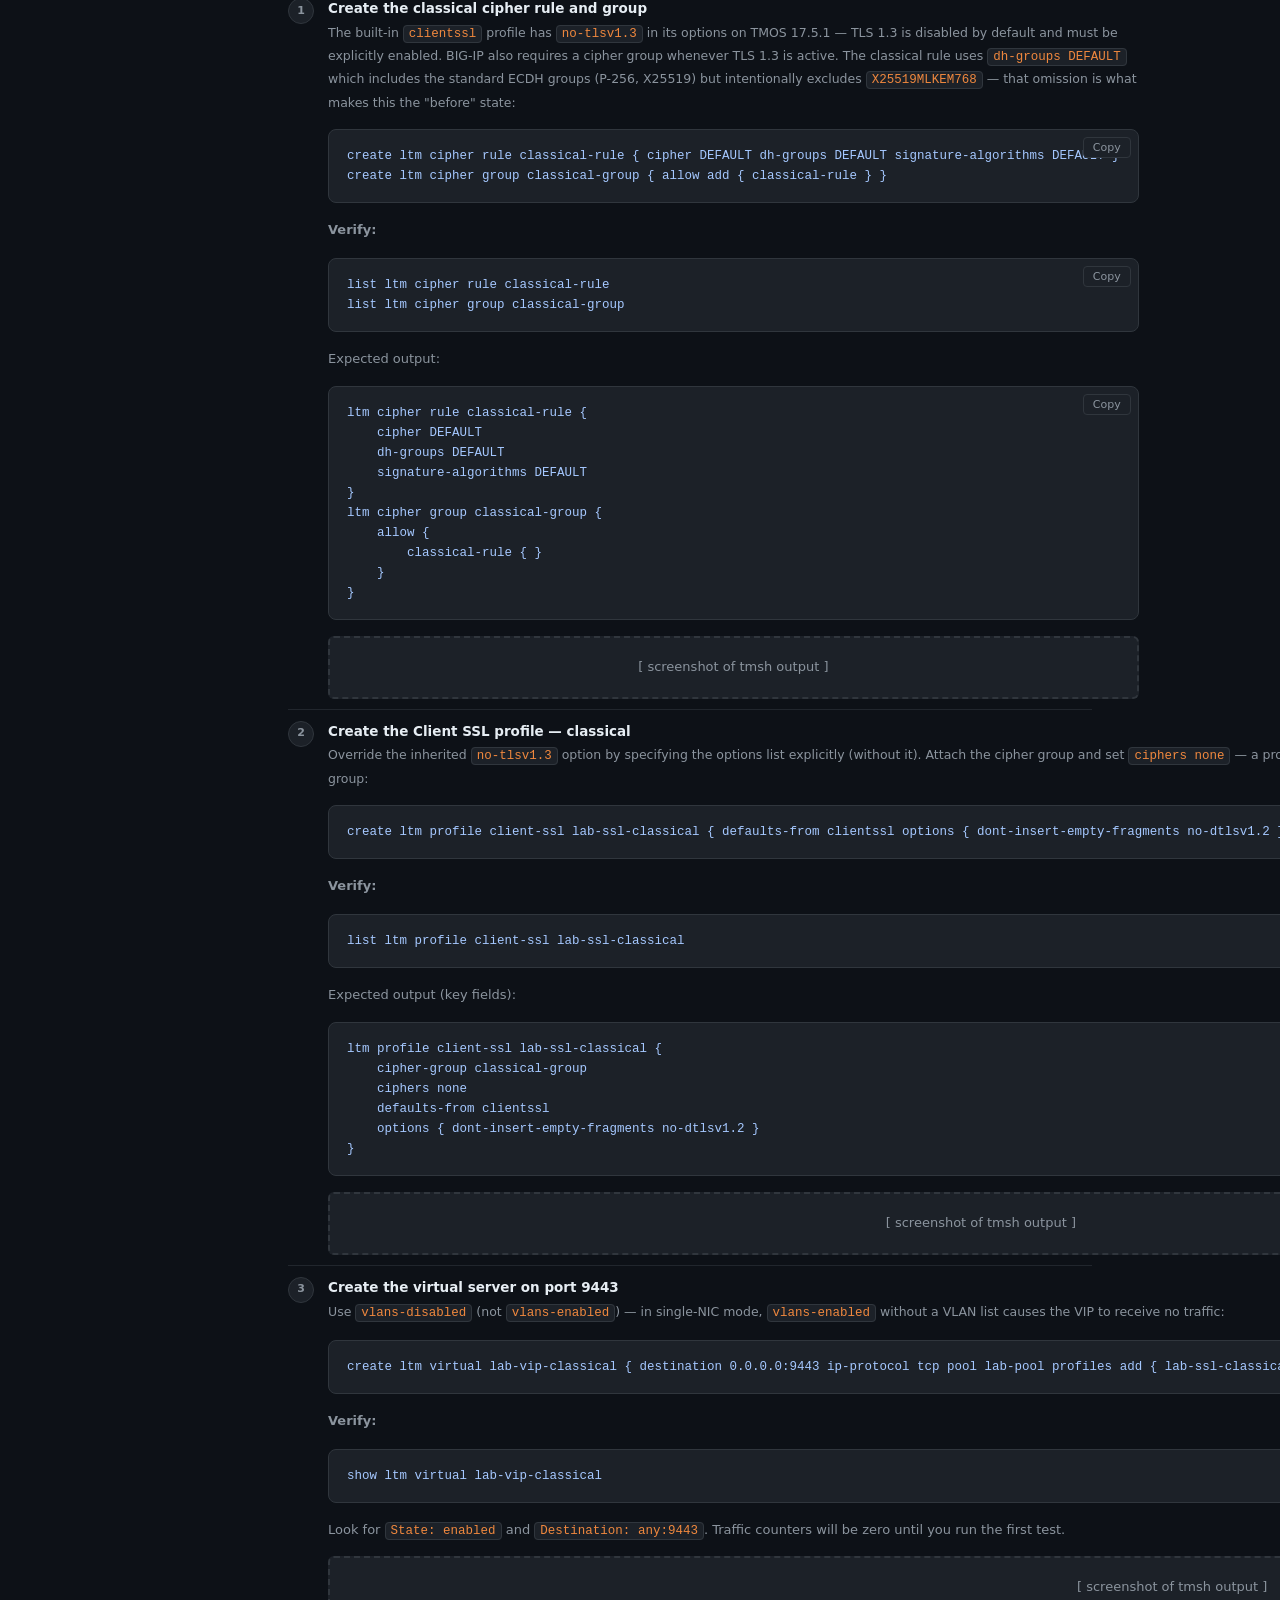
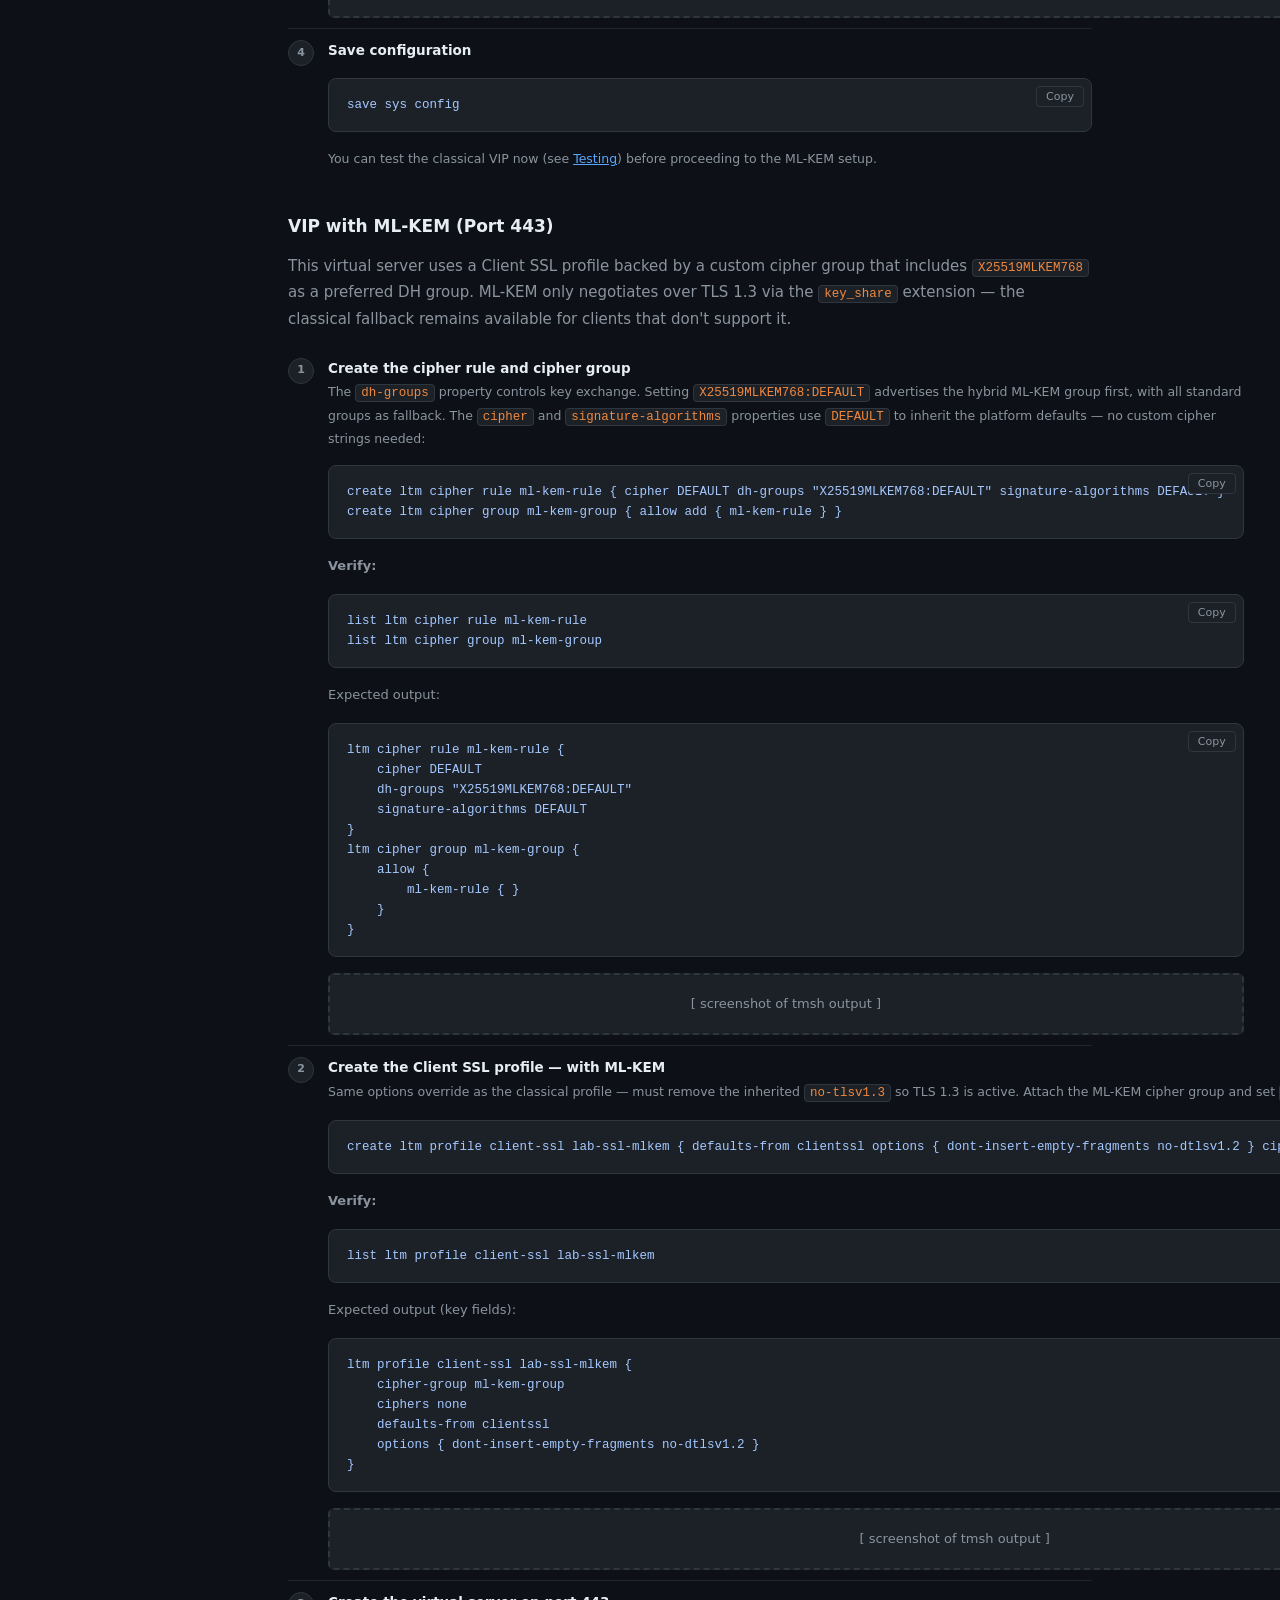
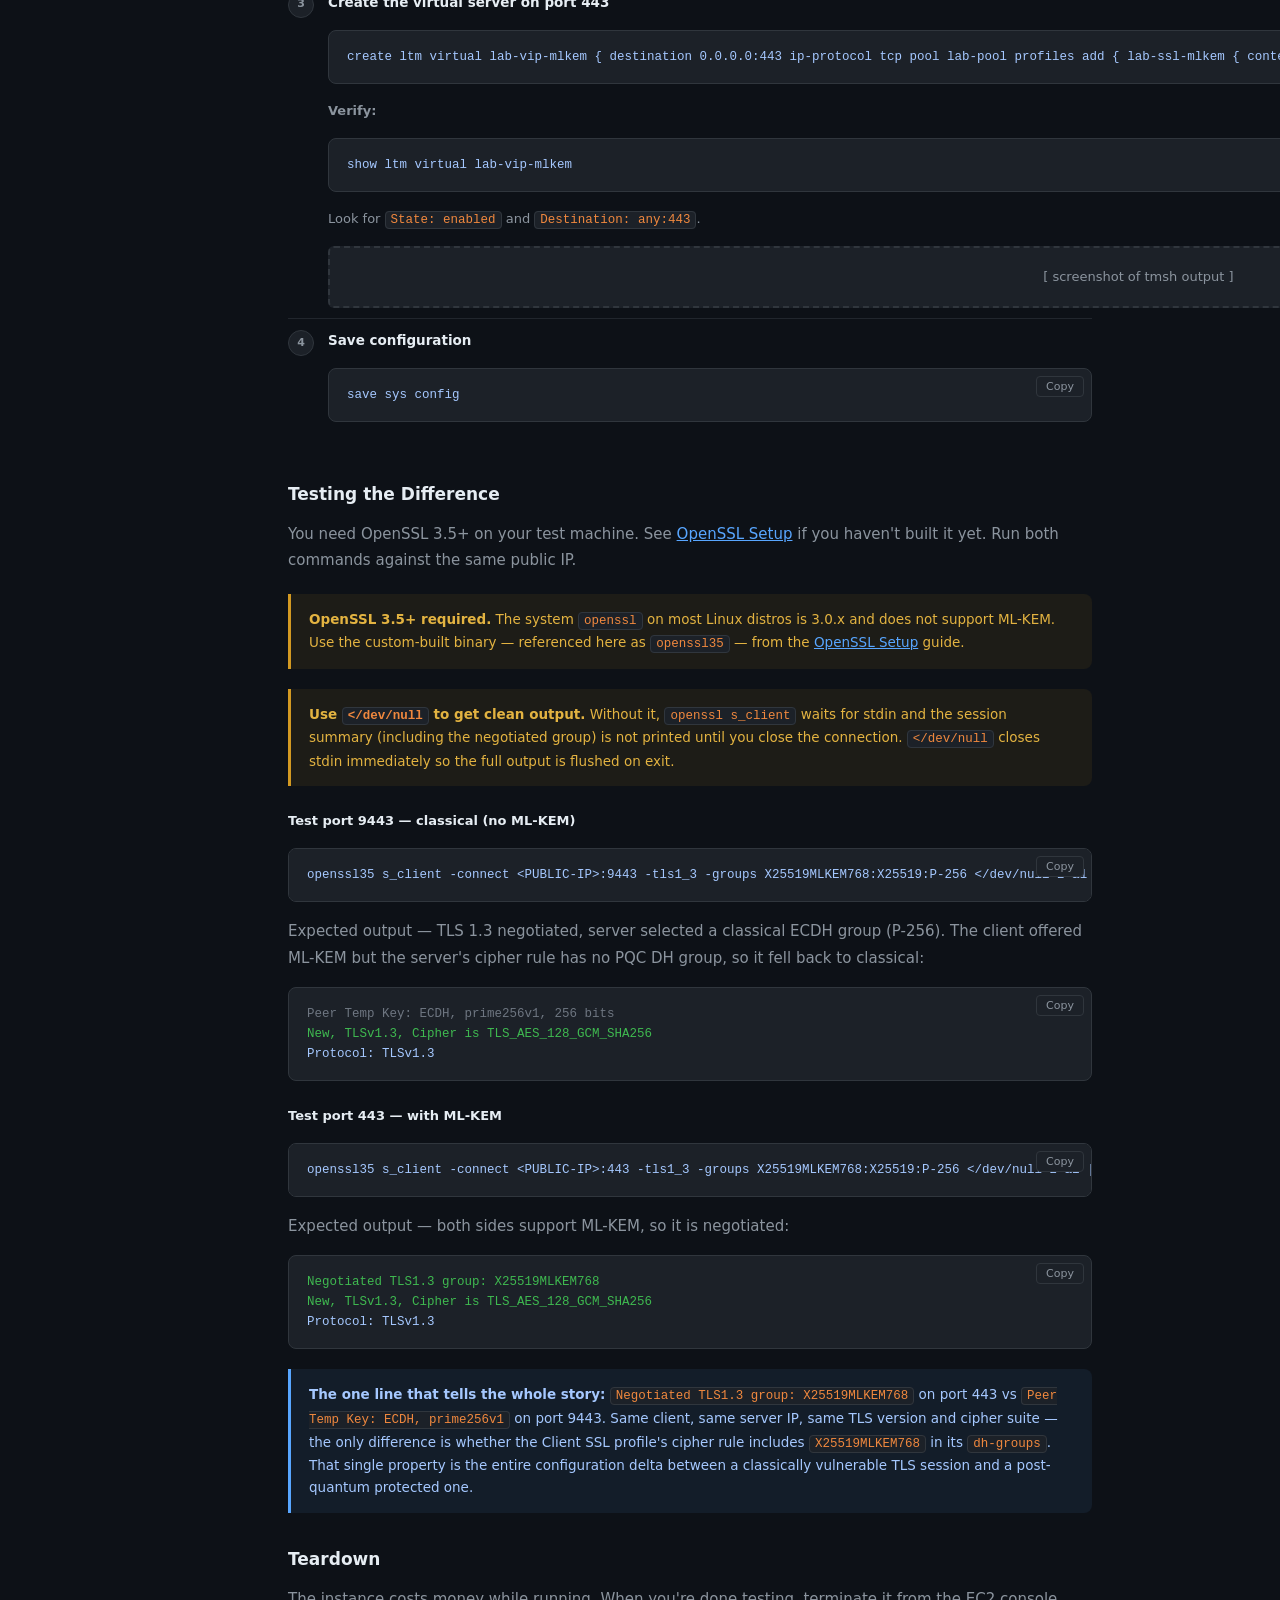
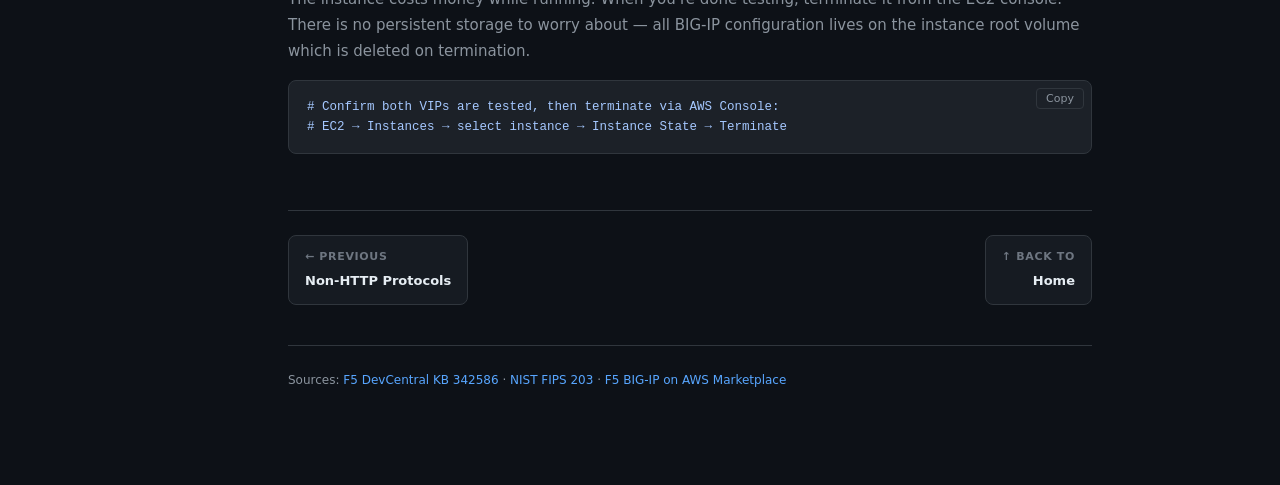
==== commit 03e35ede: "Add verify steps with list commands and screenshot placeholders Each creation step in classical and " ====
--- a/docs/f5-aws-lab.html
+++ b/docs/f5-aws-lab.html
@@ -446,6 +446,22 @@
           <code>X25519MLKEM768</code> — that omission is what makes this the "before" state:
 <pre>create ltm cipher rule classical-rule { cipher DEFAULT dh-groups DEFAULT signature-algorithms DEFAULT }
 create ltm cipher group classical-group { allow add { classical-rule } }</pre>
+          <p style="margin-top:12px;font-weight:600;font-size:13px;">Verify:</p>
+<pre>list ltm cipher rule classical-rule
+list ltm cipher group classical-group</pre>
+          <p style="margin-top:8px;color:var(--text-muted);font-size:13px;">Expected output:</p>
+<pre>ltm cipher rule classical-rule {
+    cipher DEFAULT
+    dh-groups DEFAULT
+    signature-algorithms DEFAULT
+}
+ltm cipher group classical-group {
+    allow {
+        classical-rule { }
+    }
+}</pre>
+          <!-- Replace with: <img src="static/f5-bigip-setup/verify-classical-cipher.png" ...> -->
+          <div style="border:2px dashed var(--border);border-radius:6px;padding:18px;text-align:center;color:var(--text-muted);margin-top:10px;background:var(--surface-2);font-size:13px;">[ screenshot of tmsh output ]</div>
         </div>
       </div>
     </div>
@@ -459,6 +475,17 @@
           <code>ciphers none</code> — a profile cannot have both a ciphers string and a
           cipher group:
 <pre>create ltm profile client-ssl lab-ssl-classical { defaults-from clientssl options { dont-insert-empty-fragments no-dtlsv1.2 } cipher-group classical-group ciphers none }</pre>
+          <p style="margin-top:12px;font-weight:600;font-size:13px;">Verify:</p>
+<pre>list ltm profile client-ssl lab-ssl-classical</pre>
+          <p style="margin-top:8px;color:var(--text-muted);font-size:13px;">Expected output (key fields):</p>
+<pre>ltm profile client-ssl lab-ssl-classical {
+    cipher-group classical-group
+    ciphers none
+    defaults-from clientssl
+    options { dont-insert-empty-fragments no-dtlsv1.2 }
+}</pre>
+          <!-- Replace with: <img src="static/f5-bigip-setup/verify-classical-profile.png" ...> -->
+          <div style="border:2px dashed var(--border);border-radius:6px;padding:18px;text-align:center;color:var(--text-muted);margin-top:10px;background:var(--surface-2);font-size:13px;">[ screenshot of tmsh output ]</div>
         </div>
       </div>
     </div>
@@ -471,6 +498,11 @@
           mode, <code>vlans-enabled</code> without a VLAN list causes the VIP to receive
           no traffic:
 <pre>create ltm virtual lab-vip-classical { destination 0.0.0.0:9443 ip-protocol tcp pool lab-pool profiles add { lab-ssl-classical { context clientside } tcp { } } source-address-translation { type automap } vlans-disabled }</pre>
+          <p style="margin-top:12px;font-weight:600;font-size:13px;">Verify:</p>
+<pre>show ltm virtual lab-vip-classical</pre>
+          <p style="margin-top:8px;color:var(--text-muted);font-size:13px;">Look for <code>State: enabled</code> and <code>Destination: any:9443</code>. Traffic counters will be zero until you run the first test.</p>
+          <!-- Replace with: <img src="static/f5-bigip-setup/verify-classical-vip.png" ...> -->
+          <div style="border:2px dashed var(--border);border-radius:6px;padding:18px;text-align:center;color:var(--text-muted);margin-top:10px;background:var(--surface-2);font-size:13px;">[ screenshot of tmsh output ]</div>
         </div>
       </div>
     </div>
@@ -510,6 +542,22 @@
           inherit the platform defaults — no custom cipher strings needed:
 <pre>create ltm cipher rule ml-kem-rule { cipher DEFAULT dh-groups "X25519MLKEM768:DEFAULT" signature-algorithms DEFAULT }
 create ltm cipher group ml-kem-group { allow add { ml-kem-rule } }</pre>
+          <p style="margin-top:12px;font-weight:600;font-size:13px;">Verify:</p>
+<pre>list ltm cipher rule ml-kem-rule
+list ltm cipher group ml-kem-group</pre>
+          <p style="margin-top:8px;color:var(--text-muted);font-size:13px;">Expected output:</p>
+<pre>ltm cipher rule ml-kem-rule {
+    cipher DEFAULT
+    dh-groups "X25519MLKEM768:DEFAULT"
+    signature-algorithms DEFAULT
+}
+ltm cipher group ml-kem-group {
+    allow {
+        ml-kem-rule { }
+    }
+}</pre>
+          <!-- Replace with: <img src="static/f5-bigip-setup/verify-mlkem-cipher.png" ...> -->
+          <div style="border:2px dashed var(--border);border-radius:6px;padding:18px;text-align:center;color:var(--text-muted);margin-top:10px;background:var(--surface-2);font-size:13px;">[ screenshot of tmsh output ]</div>
         </div>
       </div>
     </div>
@@ -522,6 +570,17 @@
           <code>no-tlsv1.3</code> so TLS 1.3 is active. Attach the ML-KEM cipher group
           and set <code>ciphers none</code>:
 <pre>create ltm profile client-ssl lab-ssl-mlkem { defaults-from clientssl options { dont-insert-empty-fragments no-dtlsv1.2 } cipher-group ml-kem-group ciphers none }</pre>
+          <p style="margin-top:12px;font-weight:600;font-size:13px;">Verify:</p>
+<pre>list ltm profile client-ssl lab-ssl-mlkem</pre>
+          <p style="margin-top:8px;color:var(--text-muted);font-size:13px;">Expected output (key fields):</p>
+<pre>ltm profile client-ssl lab-ssl-mlkem {
+    cipher-group ml-kem-group
+    ciphers none
+    defaults-from clientssl
+    options { dont-insert-empty-fragments no-dtlsv1.2 }
+}</pre>
+          <!-- Replace with: <img src="static/f5-bigip-setup/verify-mlkem-profile.png" ...> -->
+          <div style="border:2px dashed var(--border);border-radius:6px;padding:18px;text-align:center;color:var(--text-muted);margin-top:10px;background:var(--surface-2);font-size:13px;">[ screenshot of tmsh output ]</div>
         </div>
       </div>
     </div>
@@ -531,6 +590,11 @@
         <div class="step-title">Create the virtual server on port 443</div>
         <div class="step-body">
 <pre>create ltm virtual lab-vip-mlkem { destination 0.0.0.0:443 ip-protocol tcp pool lab-pool profiles add { lab-ssl-mlkem { context clientside } tcp { } } source-address-translation { type automap } vlans-disabled }</pre>
+          <p style="margin-top:12px;font-weight:600;font-size:13px;">Verify:</p>
+<pre>show ltm virtual lab-vip-mlkem</pre>
+          <p style="margin-top:8px;color:var(--text-muted);font-size:13px;">Look for <code>State: enabled</code> and <code>Destination: any:443</code>.</p>
+          <!-- Replace with: <img src="static/f5-bigip-setup/verify-mlkem-vip.png" ...> -->
+          <div style="border:2px dashed var(--border);border-radius:6px;padding:18px;text-align:center;color:var(--text-muted);margin-top:10px;background:var(--surface-2);font-size:13px;">[ screenshot of tmsh output ]</div>
         </div>
       </div>
     </div>
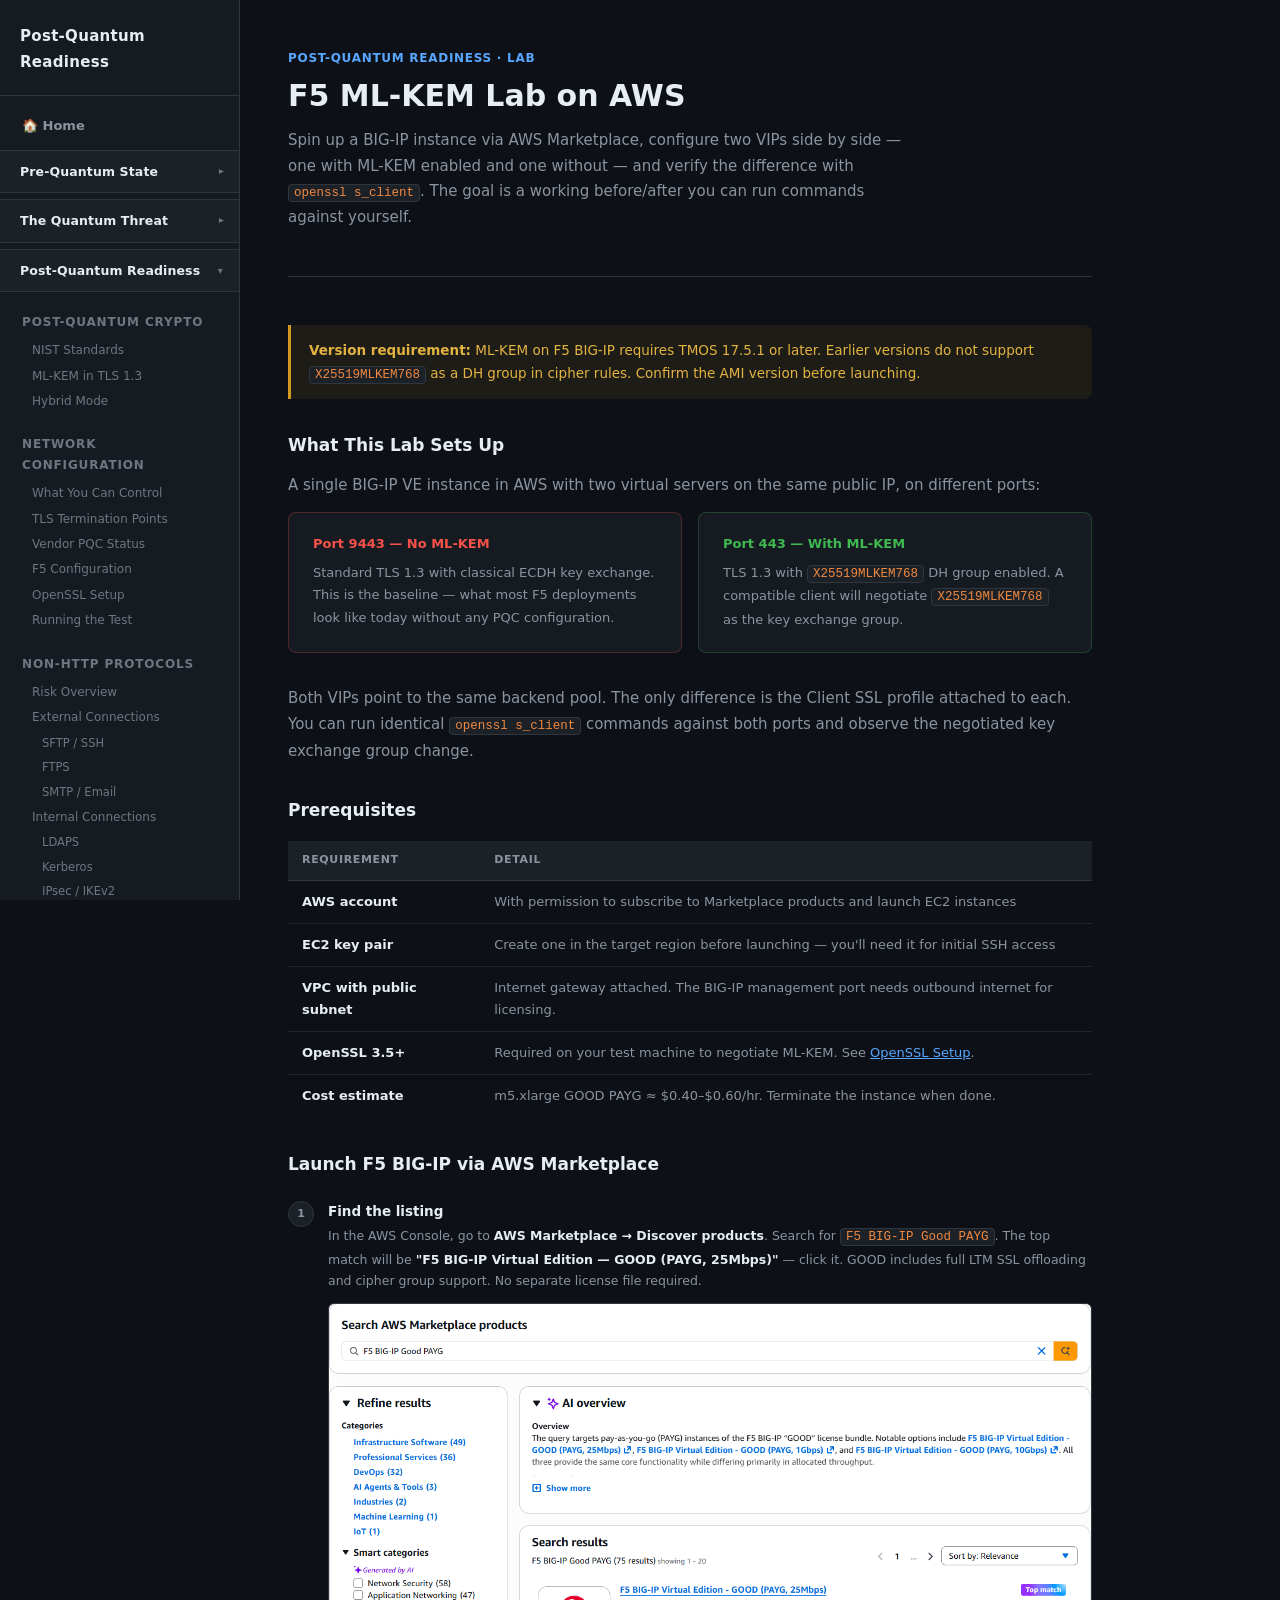
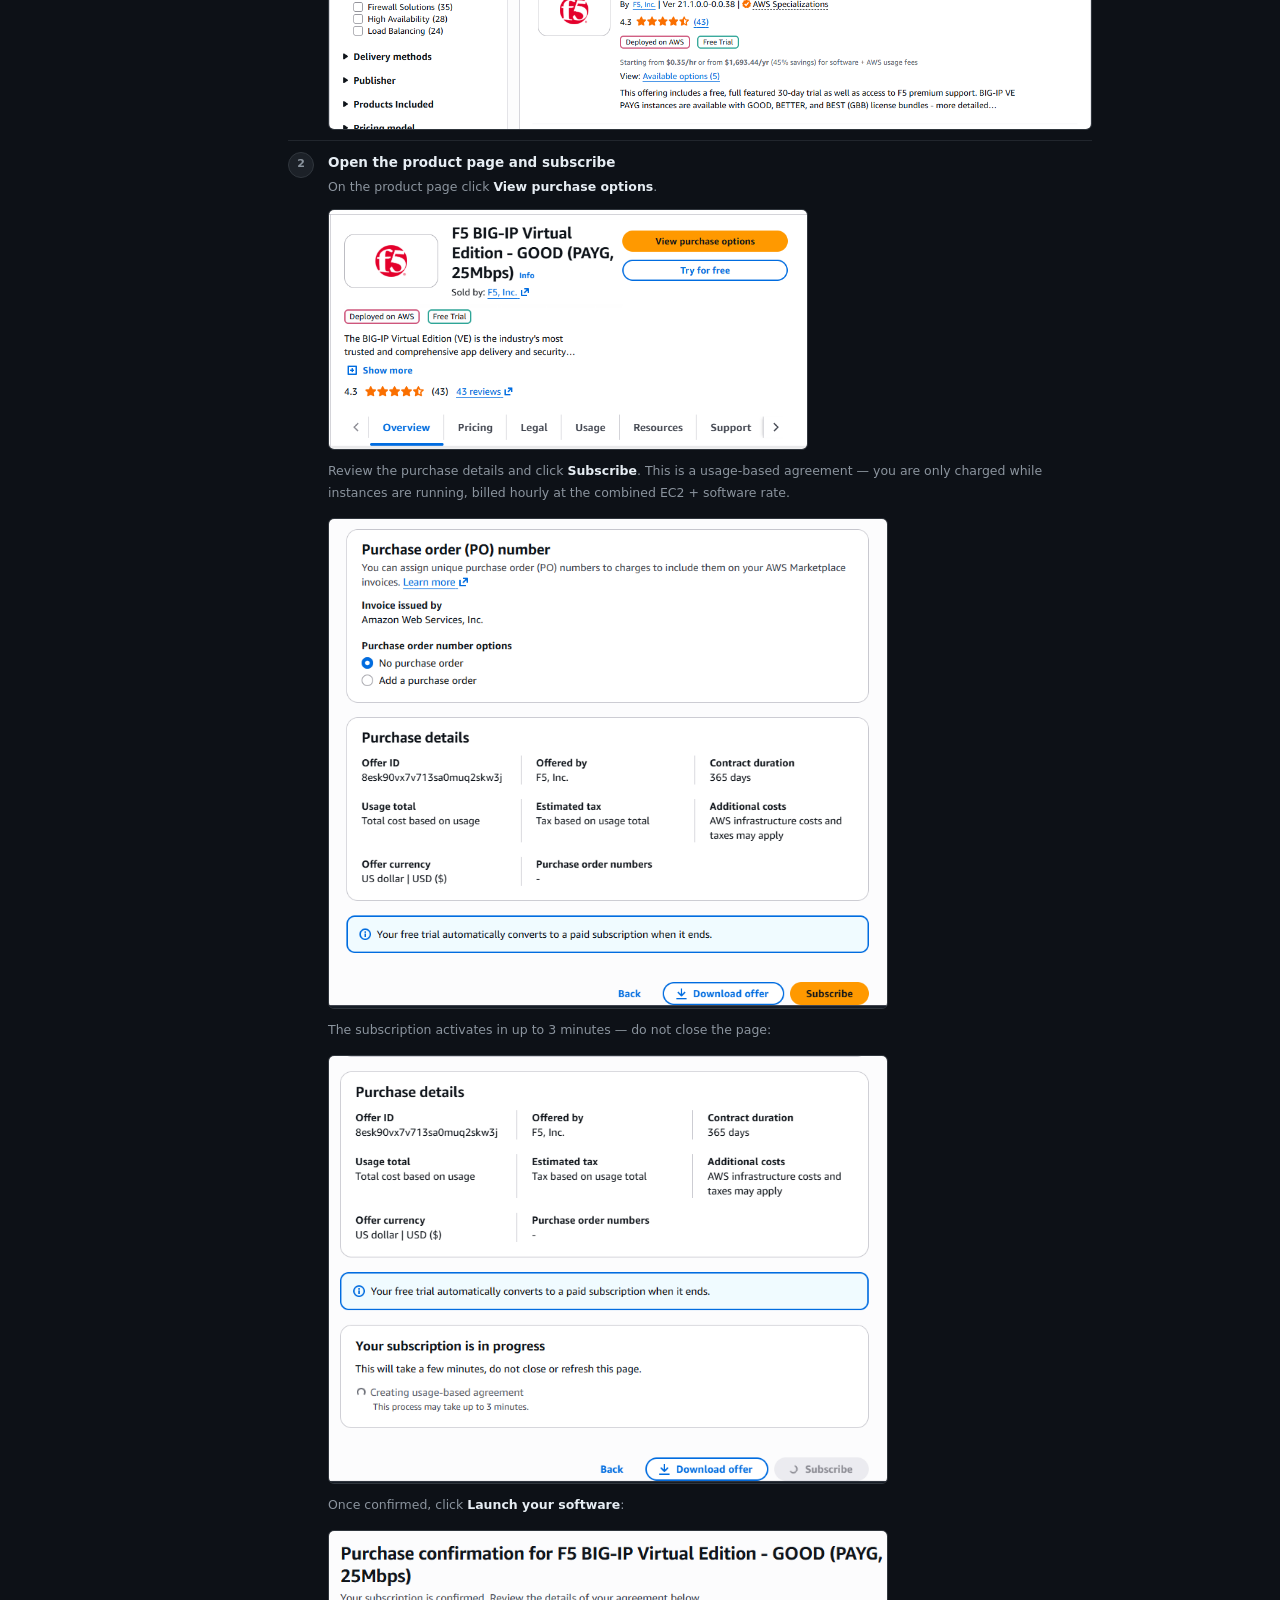
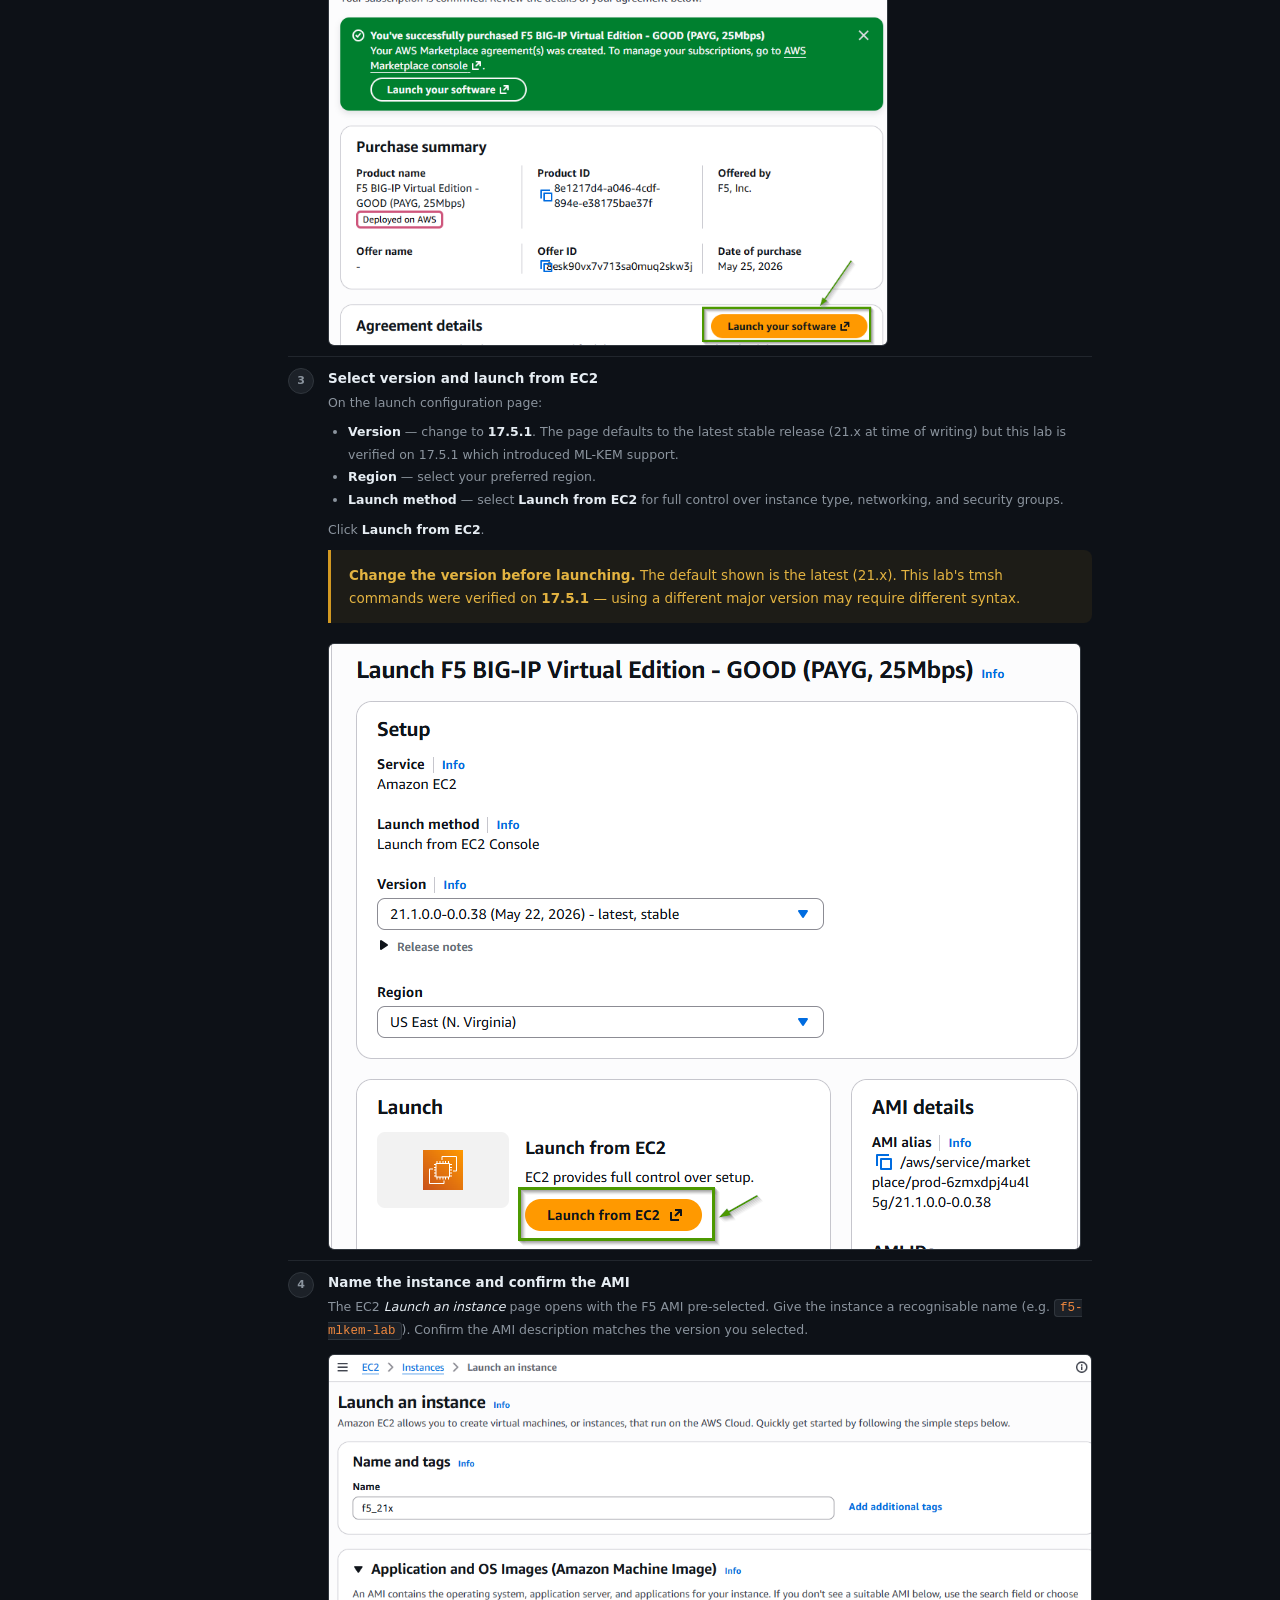
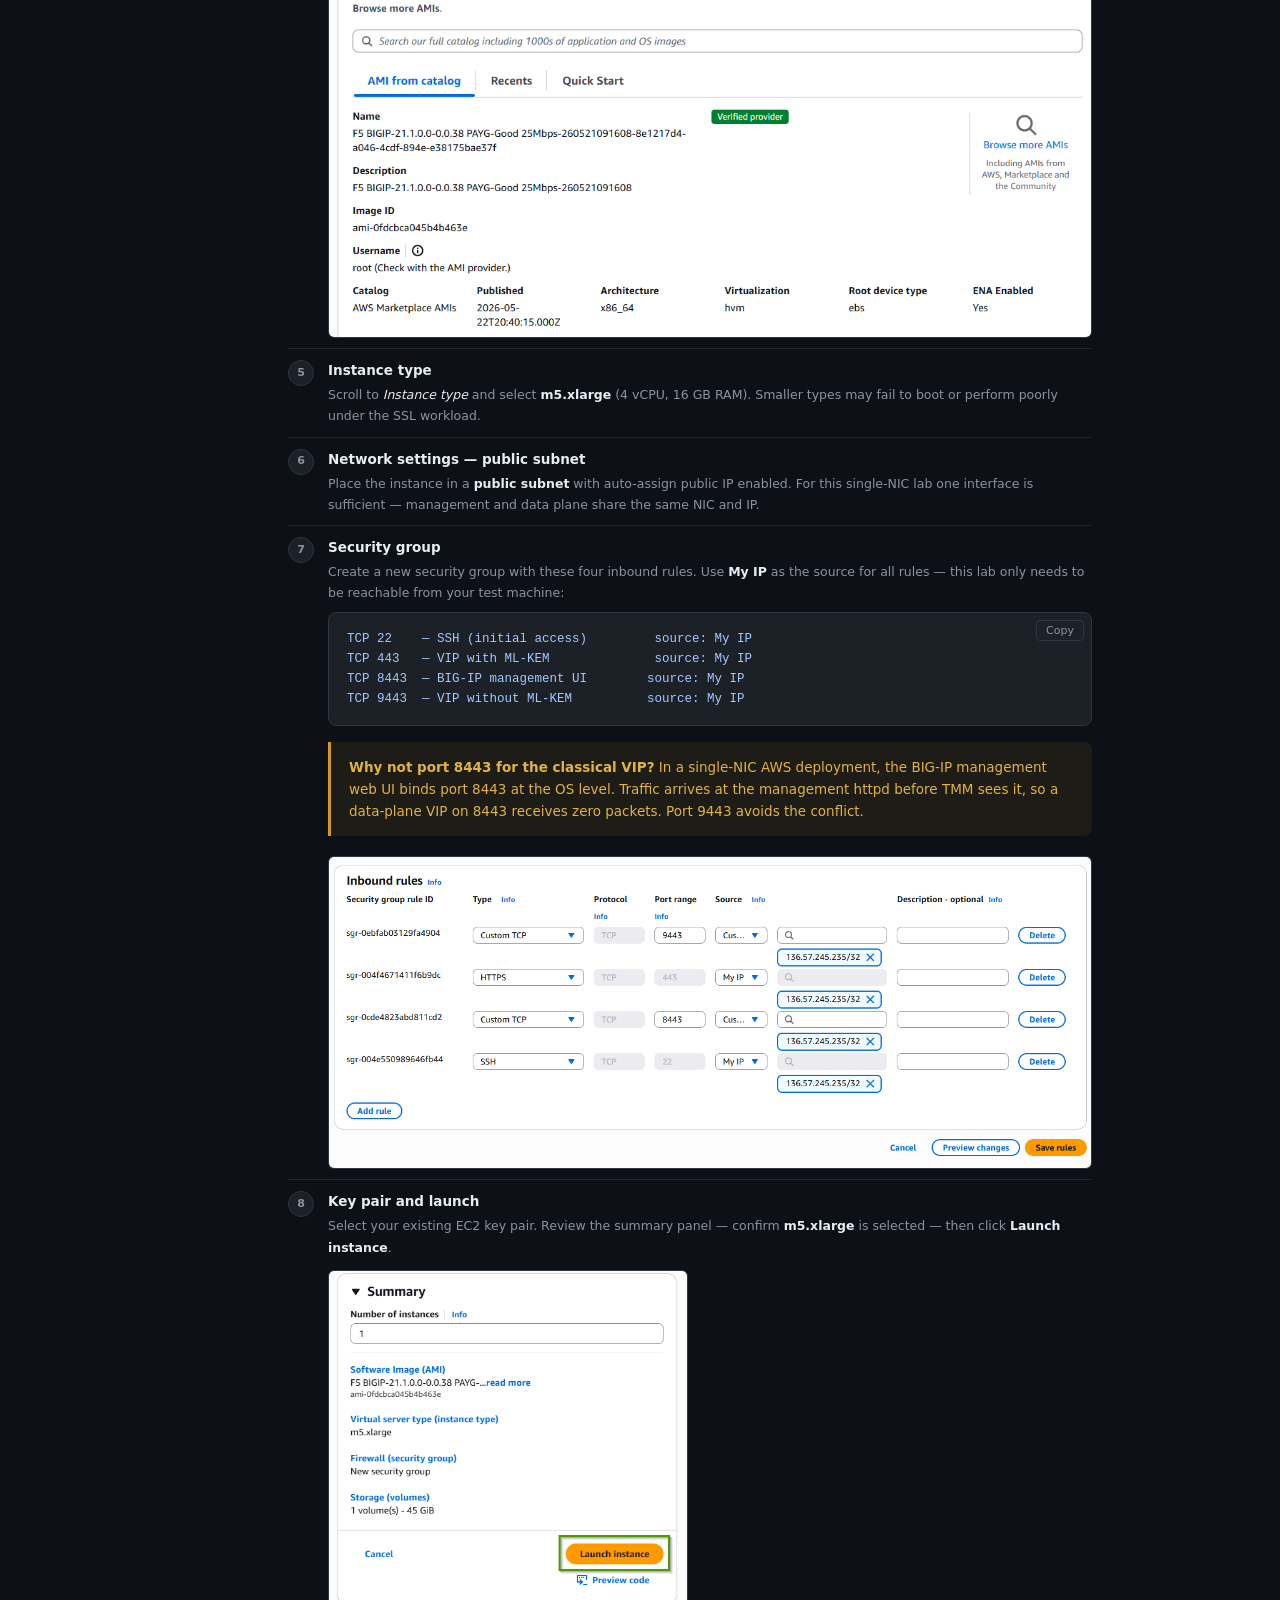
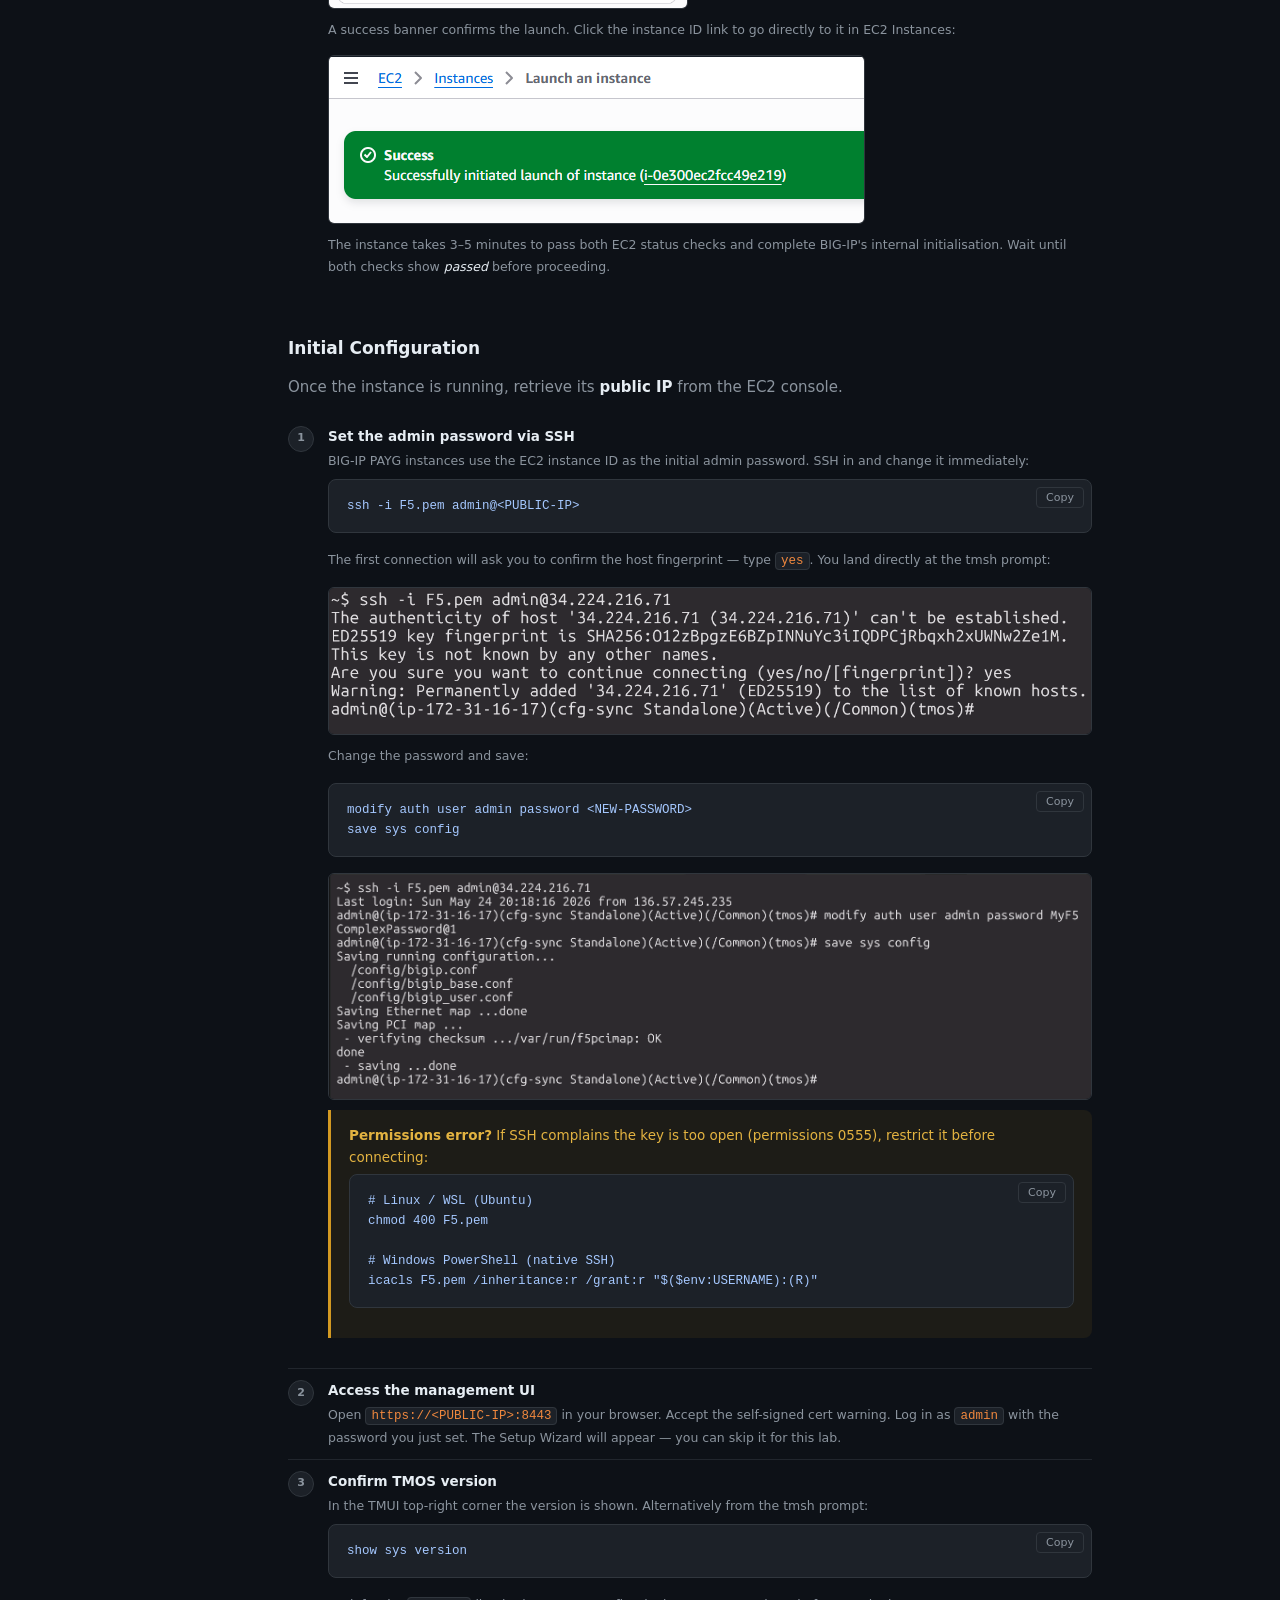
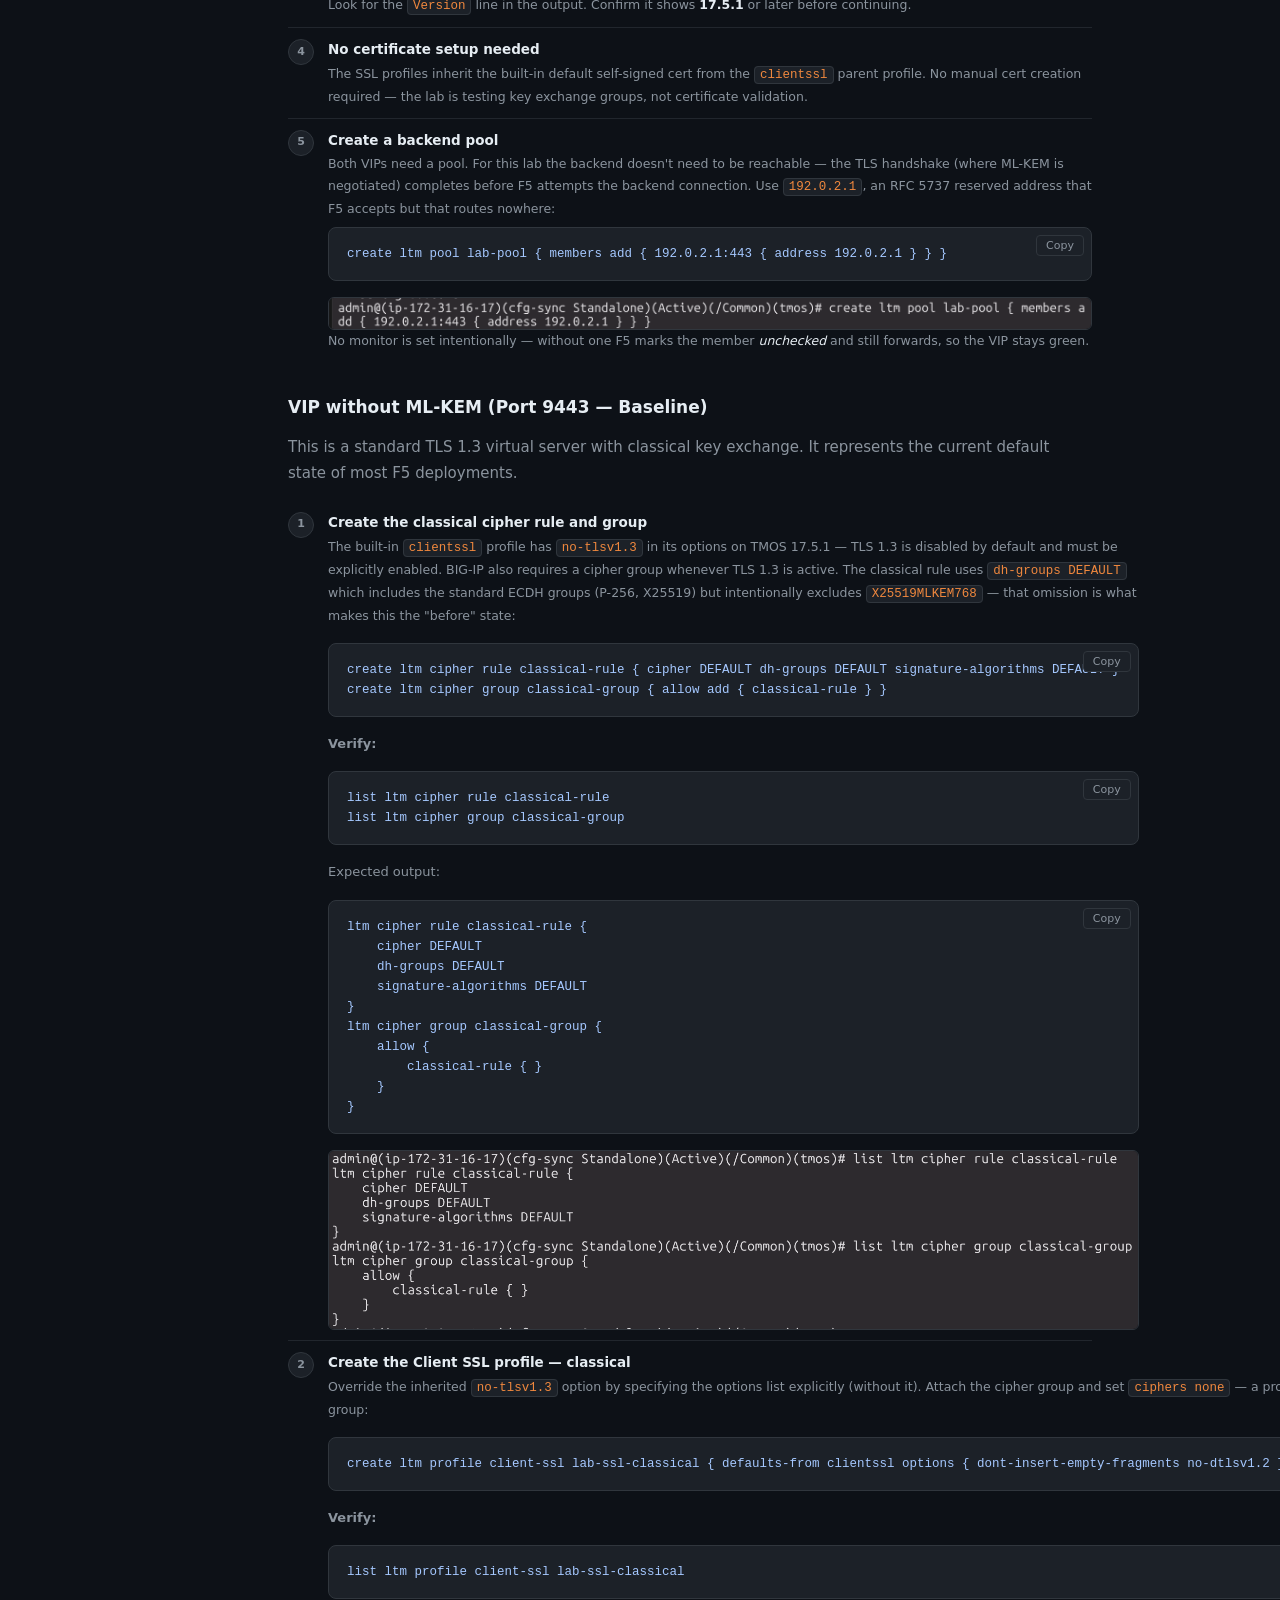
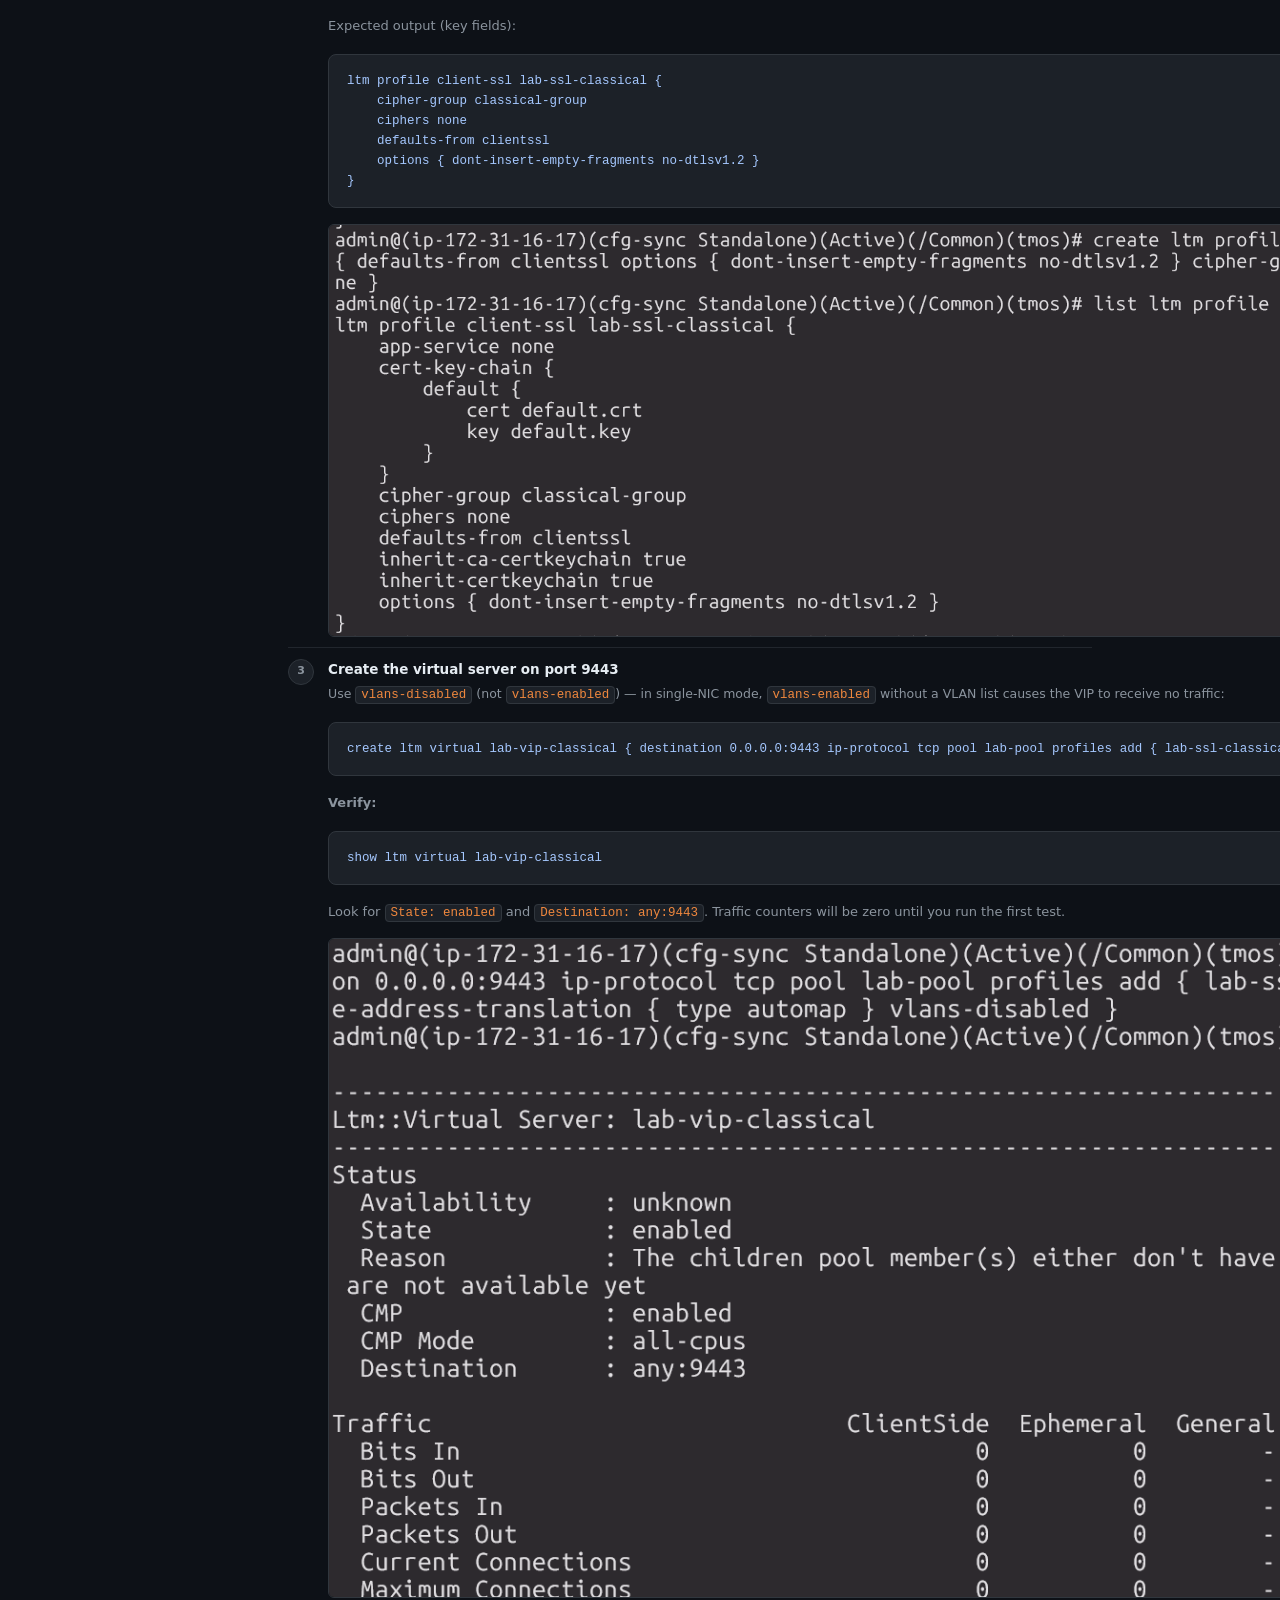
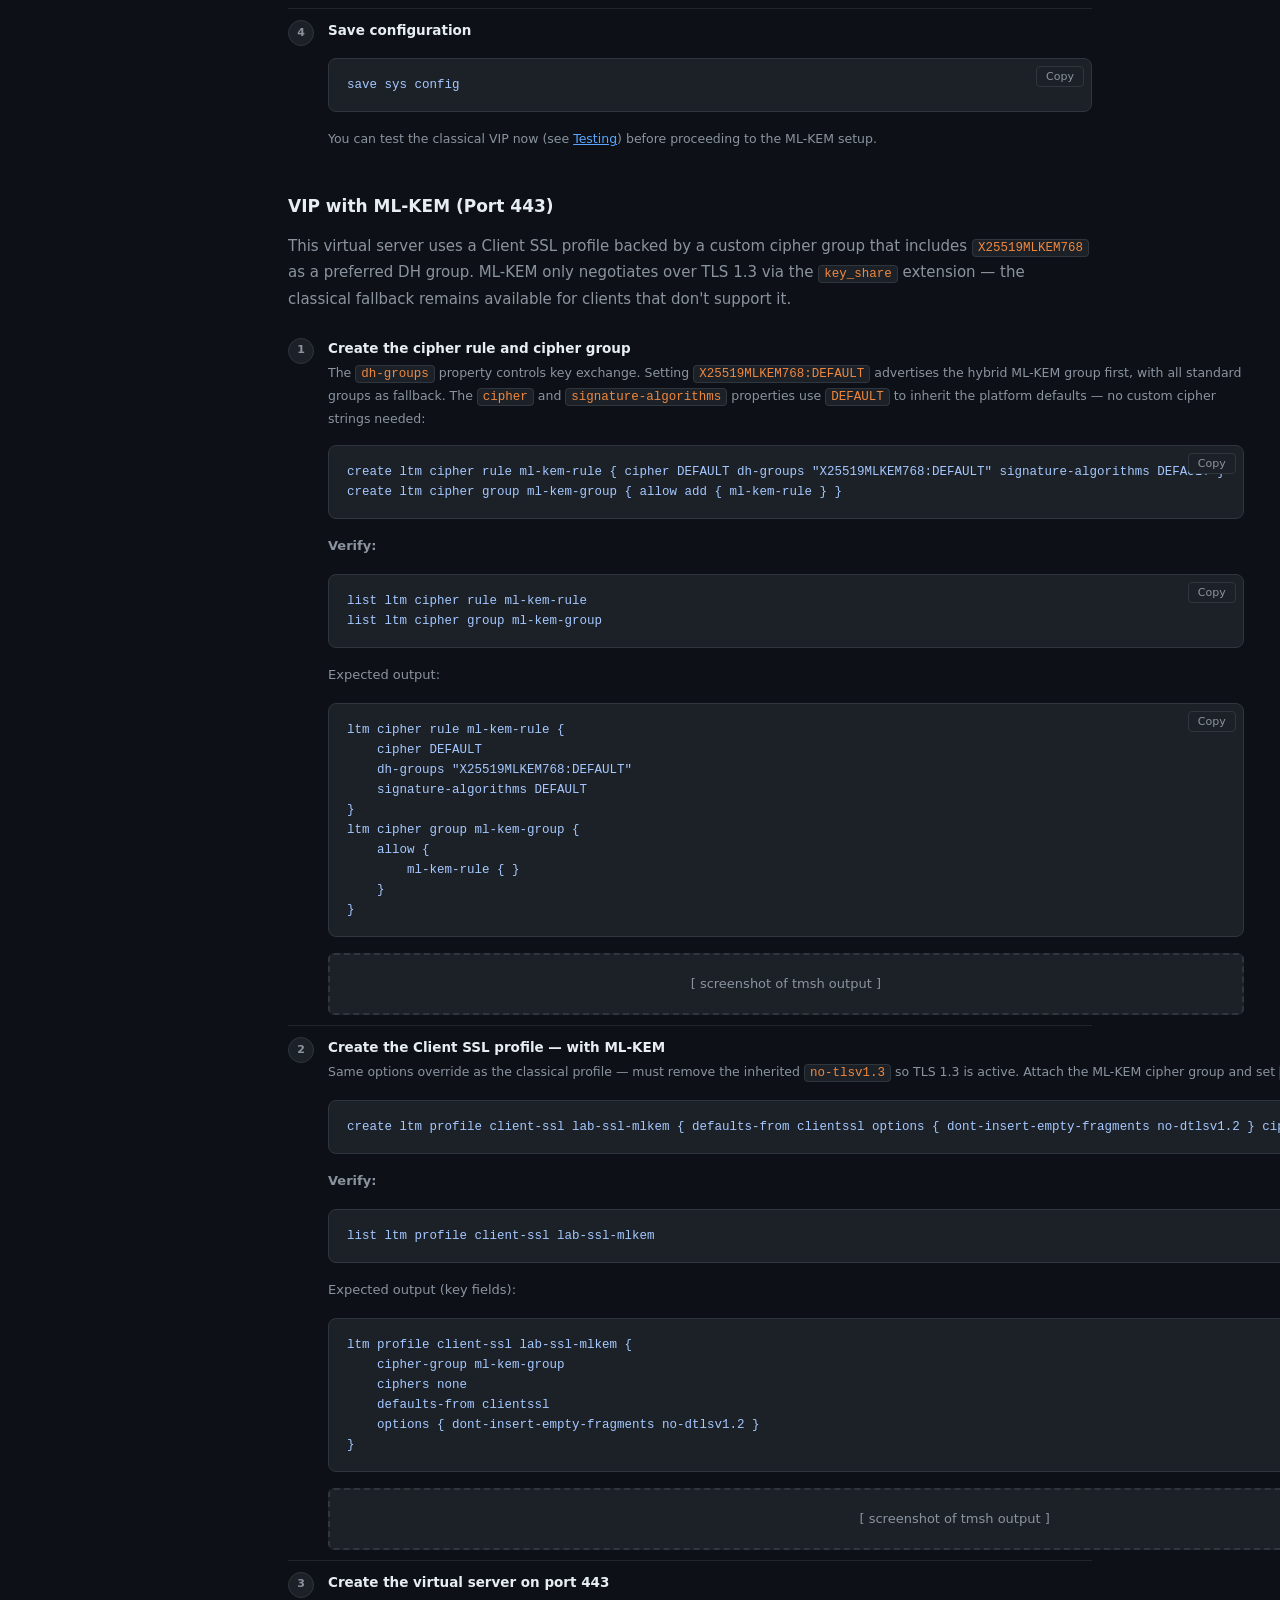
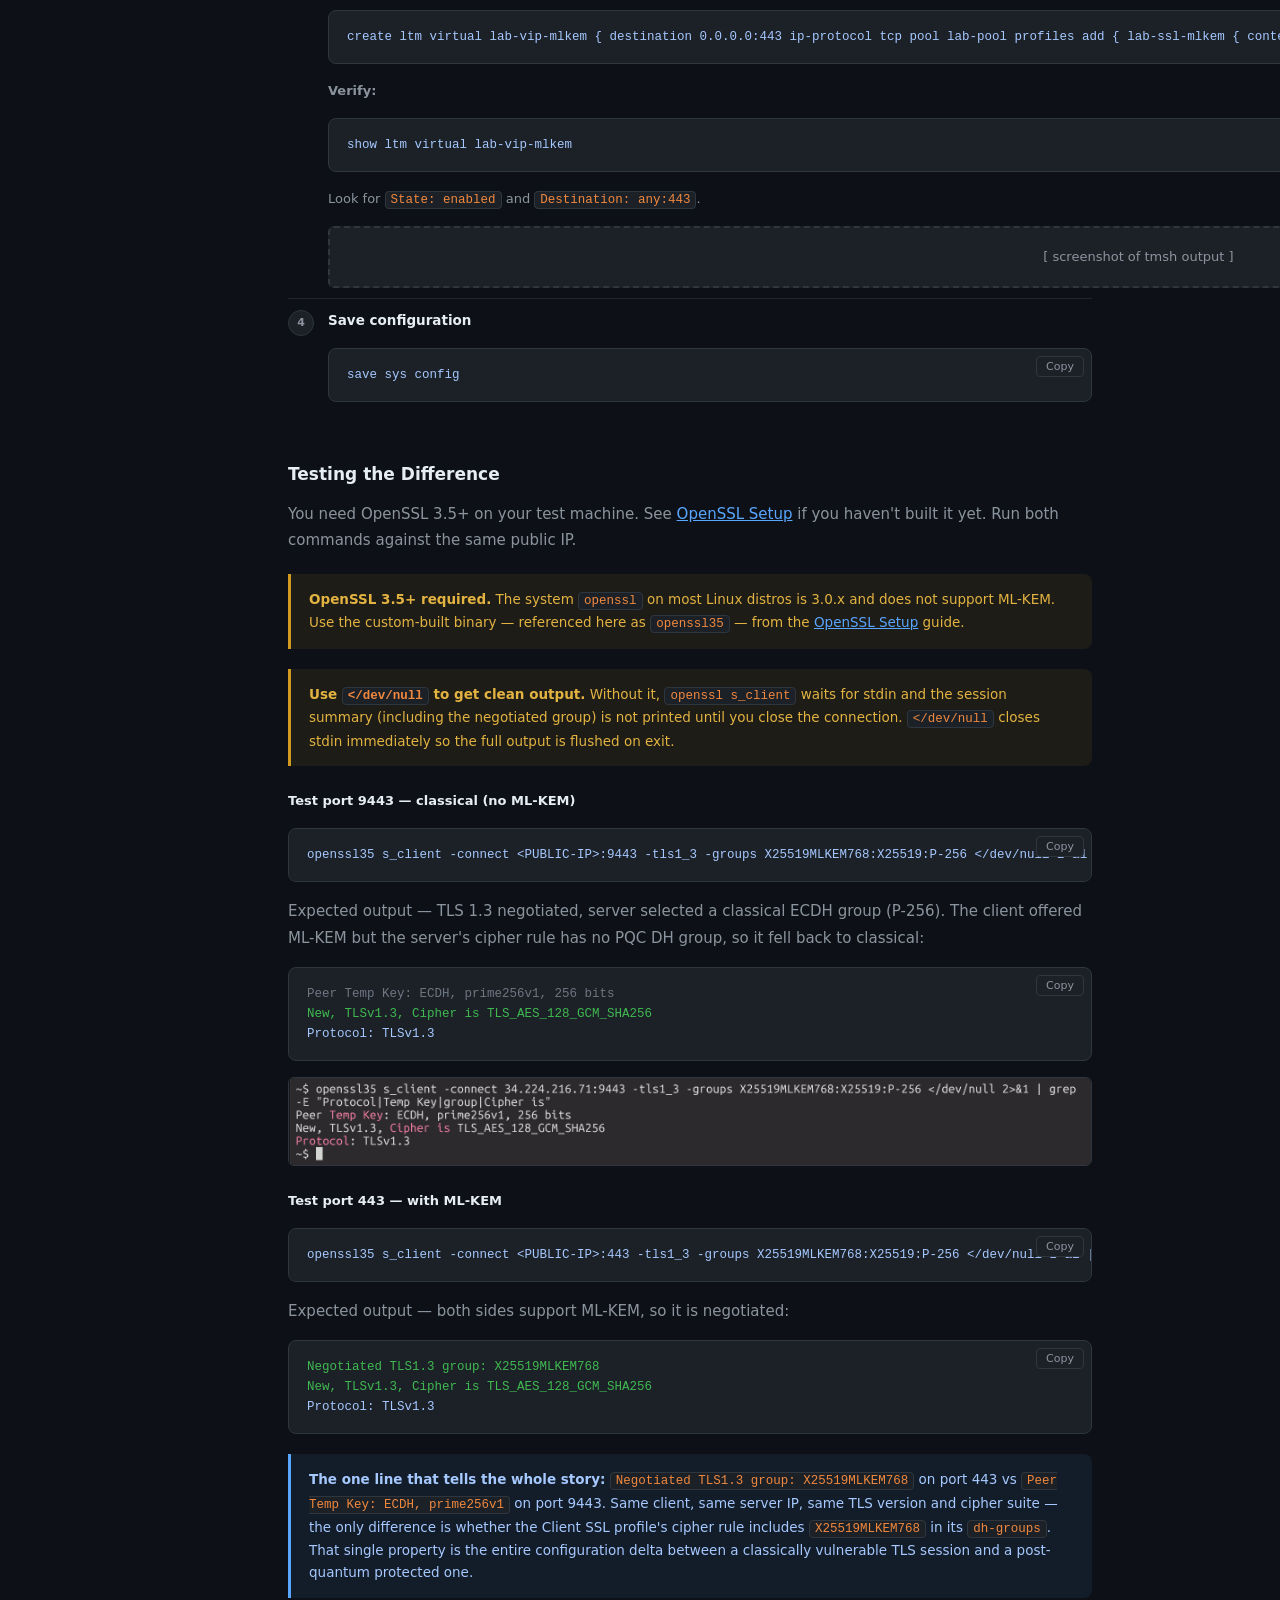
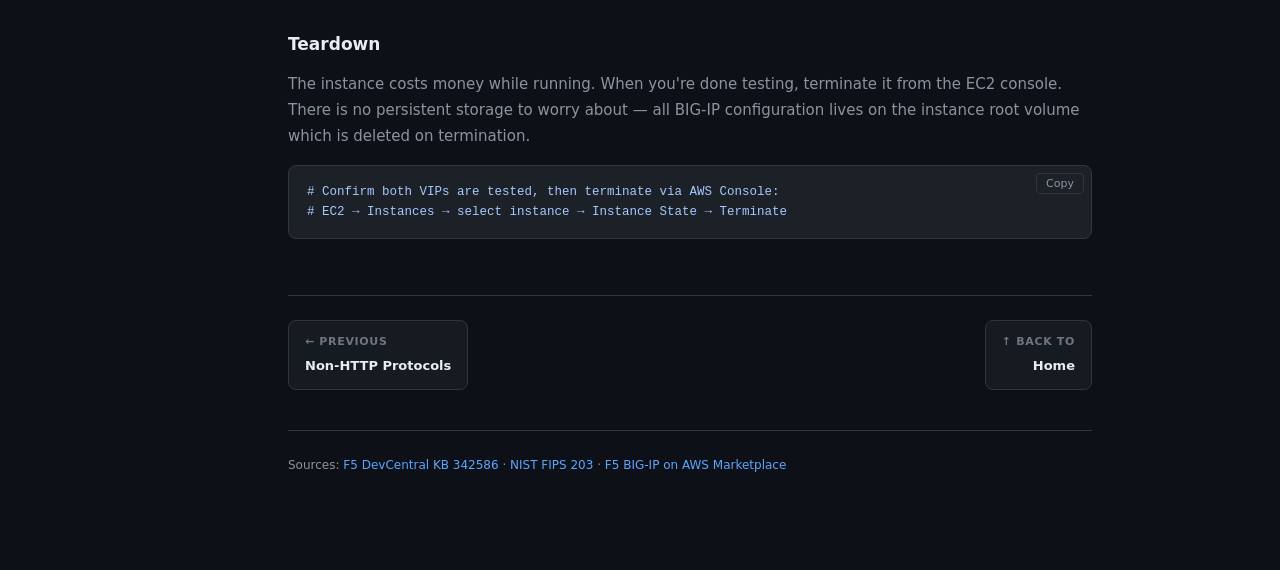
==== commit fd48339c: "Add screenshots 12-18 to Initial Config and classical VIP sections - 12/13: SSH login and password c" ====
--- a/docs/f5-aws-lab.html
+++ b/docs/f5-aws-lab.html
@@ -355,11 +355,18 @@
         <div class="step-body">
           BIG-IP PAYG instances use the EC2 instance ID as the initial admin password.
           SSH in and change it immediately:
-          <pre style="margin-top:8px;">ssh -i F5.pem admin@&lt;PUBLIC-IP&gt;
-
-# At the BIG-IP tmsh prompt:
-modify auth user admin password &lt;NEW-PASSWORD&gt;
+          <pre style="margin-top:8px;">ssh -i F5.pem admin@&lt;PUBLIC-IP&gt;</pre>
+          <p style="margin-top:8px;">The first connection will ask you to confirm the host fingerprint — type <code>yes</code>.
+          You land directly at the tmsh prompt:</p>
+          <img src="static/f5-bigip-setup/12_AWS%20Marketplace%20_%20Global.png"
+               alt="First SSH login to F5 BIG-IP showing fingerprint confirmation and tmsh prompt"
+               style="max-width:100%;border:1px solid var(--border);border-radius:6px;margin-top:8px;display:block;">
+          <p style="margin-top:10px;">Change the password and save:</p>
+          <pre>modify auth user admin password &lt;NEW-PASSWORD&gt;
 save sys config</pre>
+          <img src="static/f5-bigip-setup/13_AWS%20Marketplace%20_%20Global.png"
+               alt="tmsh modify auth user admin password and save sys config output"
+               style="max-width:100%;border:1px solid var(--border);border-radius:6px;margin-top:8px;display:block;">
           <div class="callout callout-yellow" style="margin-top:10px;">
             <strong>Permissions error?</strong> If SSH complains the key is too open (permissions 0555),
             restrict it before connecting:
@@ -417,6 +424,9 @@
           backend connection. Use <code>192.0.2.1</code>, an RFC 5737 reserved address
           that F5 accepts but that routes nowhere:
           <pre style="margin-top:8px;">create ltm pool lab-pool { members add { 192.0.2.1:443 { address 192.0.2.1 } } }</pre>
+          <img src="static/f5-bigip-setup/14_AWS%20Marketplace%20_%20Global.png"
+               alt="tmsh create ltm pool lab-pool command with no output confirming success"
+               style="max-width:100%;border:1px solid var(--border);border-radius:6px;margin-top:8px;display:block;">
           No monitor is set intentionally — without one F5 marks the member
           <em>unchecked</em> and still forwards, so the VIP stays green.
         </div>
@@ -460,8 +470,9 @@
         classical-rule { }
     }
 }</pre>
-          <!-- Replace with: <img src="static/f5-bigip-setup/verify-classical-cipher.png" ...> -->
-          <div style="border:2px dashed var(--border);border-radius:6px;padding:18px;text-align:center;color:var(--text-muted);margin-top:10px;background:var(--surface-2);font-size:13px;">[ screenshot of tmsh output ]</div>
+          <img src="static/f5-bigip-setup/15_AWS%20Marketplace%20_%20Global.png"
+               alt="list ltm cipher rule classical-rule and list ltm cipher group classical-group output"
+               style="max-width:100%;border:1px solid var(--border);border-radius:6px;margin-top:10px;display:block;">
         </div>
       </div>
     </div>
@@ -484,8 +495,9 @@
     defaults-from clientssl
     options { dont-insert-empty-fragments no-dtlsv1.2 }
 }</pre>
-          <!-- Replace with: <img src="static/f5-bigip-setup/verify-classical-profile.png" ...> -->
-          <div style="border:2px dashed var(--border);border-radius:6px;padding:18px;text-align:center;color:var(--text-muted);margin-top:10px;background:var(--surface-2);font-size:13px;">[ screenshot of tmsh output ]</div>
+          <img src="static/f5-bigip-setup/16_AWS%20Marketplace%20_%20Global.png"
+               alt="list ltm profile client-ssl lab-ssl-classical output showing cipher-group classical-group and options"
+               style="max-width:100%;border:1px solid var(--border);border-radius:6px;margin-top:10px;display:block;">
         </div>
       </div>
     </div>
@@ -501,8 +513,9 @@
           <p style="margin-top:12px;font-weight:600;font-size:13px;">Verify:</p>
 <pre>show ltm virtual lab-vip-classical</pre>
           <p style="margin-top:8px;color:var(--text-muted);font-size:13px;">Look for <code>State: enabled</code> and <code>Destination: any:9443</code>. Traffic counters will be zero until you run the first test.</p>
-          <!-- Replace with: <img src="static/f5-bigip-setup/verify-classical-vip.png" ...> -->
-          <div style="border:2px dashed var(--border);border-radius:6px;padding:18px;text-align:center;color:var(--text-muted);margin-top:10px;background:var(--surface-2);font-size:13px;">[ screenshot of tmsh output ]</div>
+          <img src="static/f5-bigip-setup/17_AWS%20Marketplace%20_%20Global.png"
+               alt="show ltm virtual lab-vip-classical output showing State enabled and Destination any:9443"
+               style="max-width:100%;border:1px solid var(--border);border-radius:6px;margin-top:10px;display:block;">
         </div>
       </div>
     </div>
@@ -641,6 +654,9 @@
   <pre><span class="comment">Peer Temp Key: ECDH, prime256v1, 256 bits</span>
 <span class="highlight">New, TLSv1.3, Cipher is TLS_AES_128_GCM_SHA256</span>
 Protocol: TLSv1.3</pre>
+  <img src="static/f5-bigip-setup/18_AWS%20Marketplace%20_%20Global.png"
+       alt="openssl35 s_client test against port 9443 showing Peer Temp Key ECDH prime256v1 and TLSv1.3"
+       style="max-width:100%;border:1px solid var(--border);border-radius:6px;margin-top:10px;display:block;">
 
   <h4 style="font-size:13px;font-weight:700;color:var(--text);margin:24px 0 8px;">Test port 443 — with ML-KEM</h4>
   <pre>openssl35 s_client -connect &lt;PUBLIC-IP&gt;:443 -tls1_3 -groups X25519MLKEM768:X25519:P-256 &lt;/dev/null 2>&amp;1 | grep -E "Protocol|Temp Key|group|Cipher is"</pre>
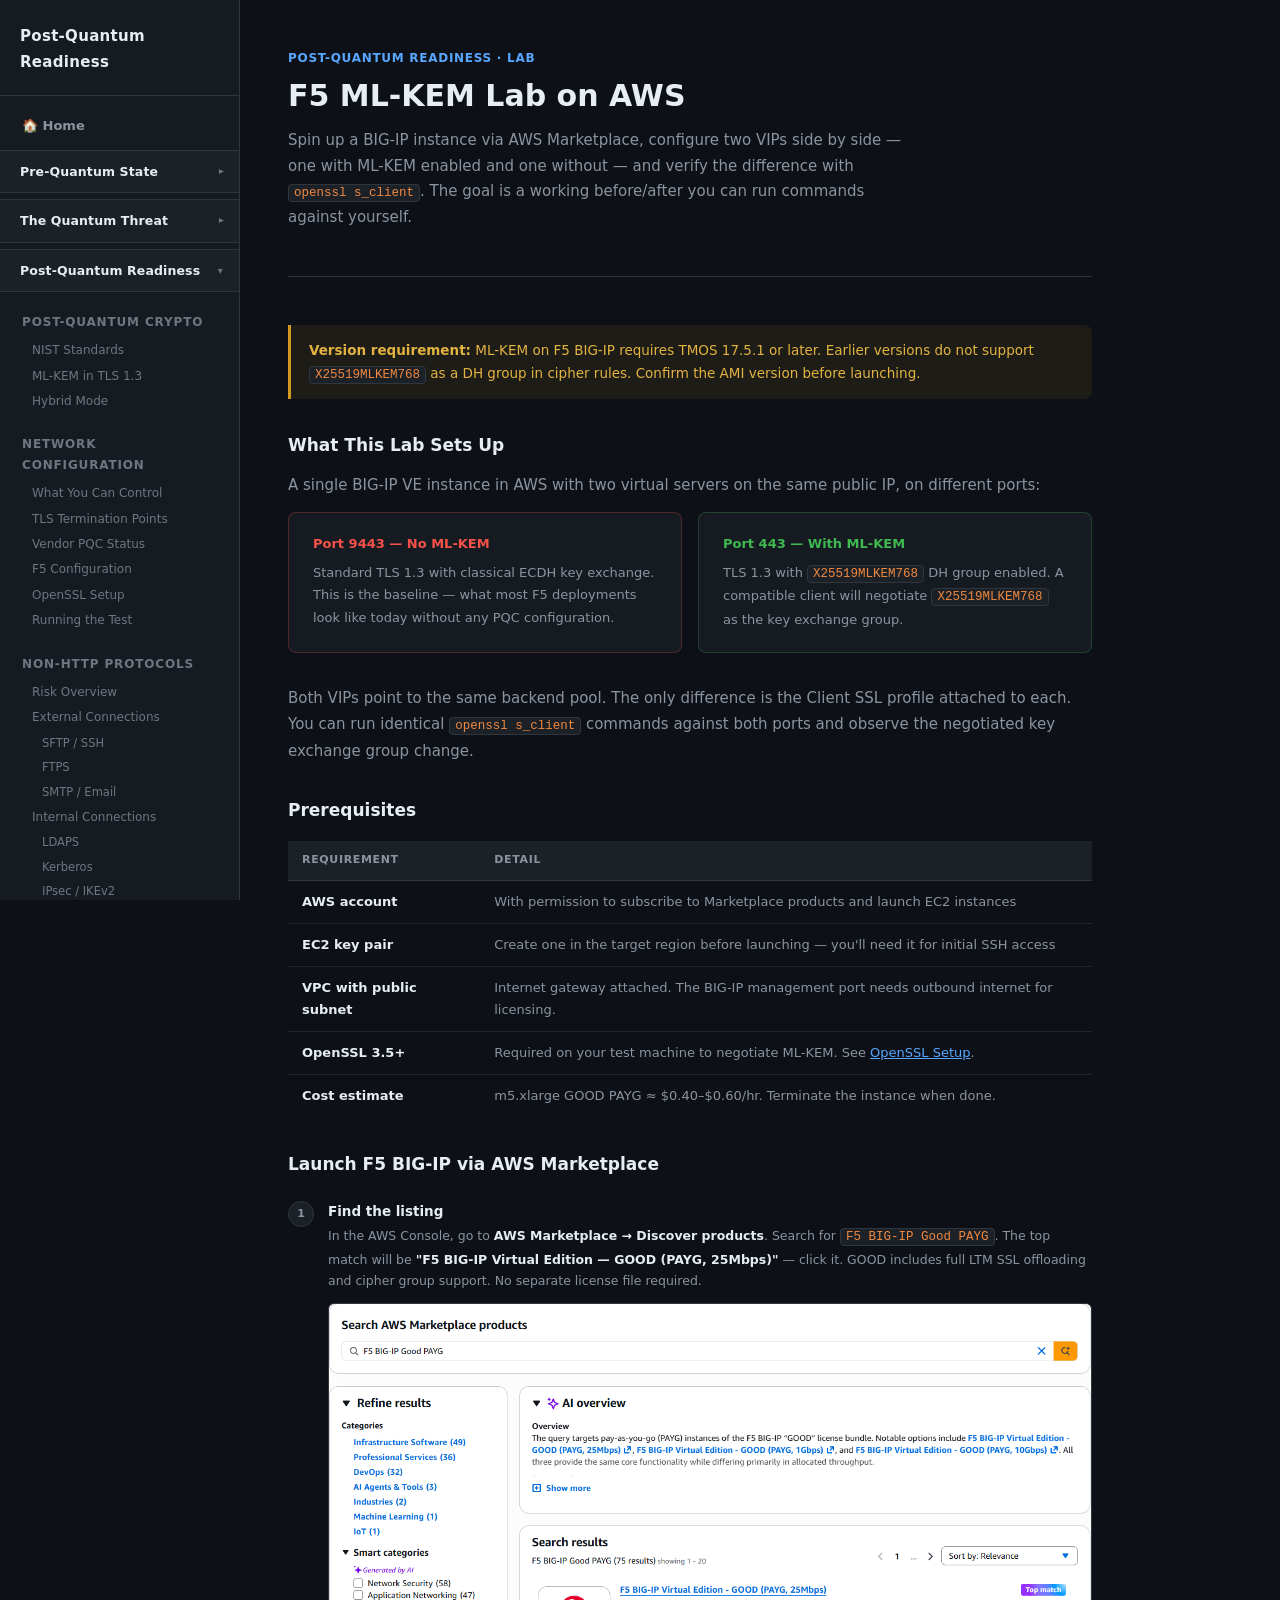
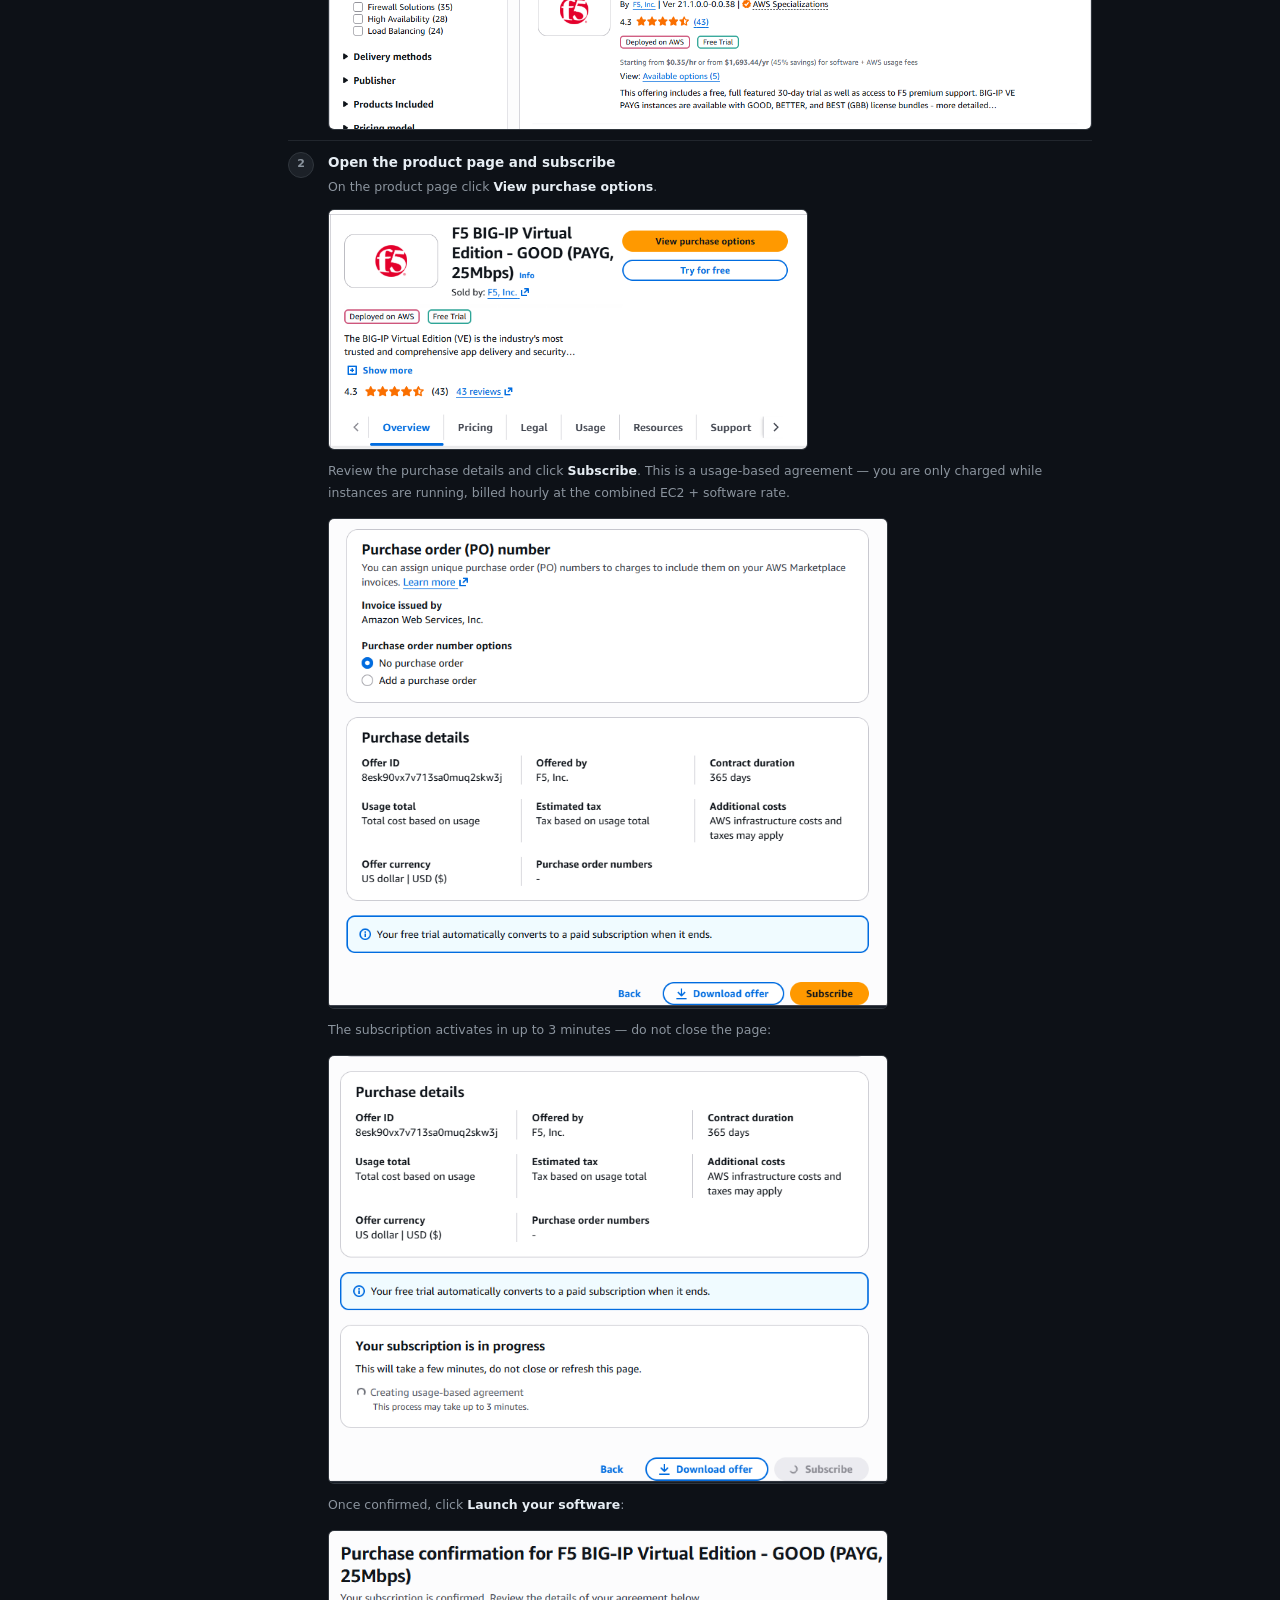
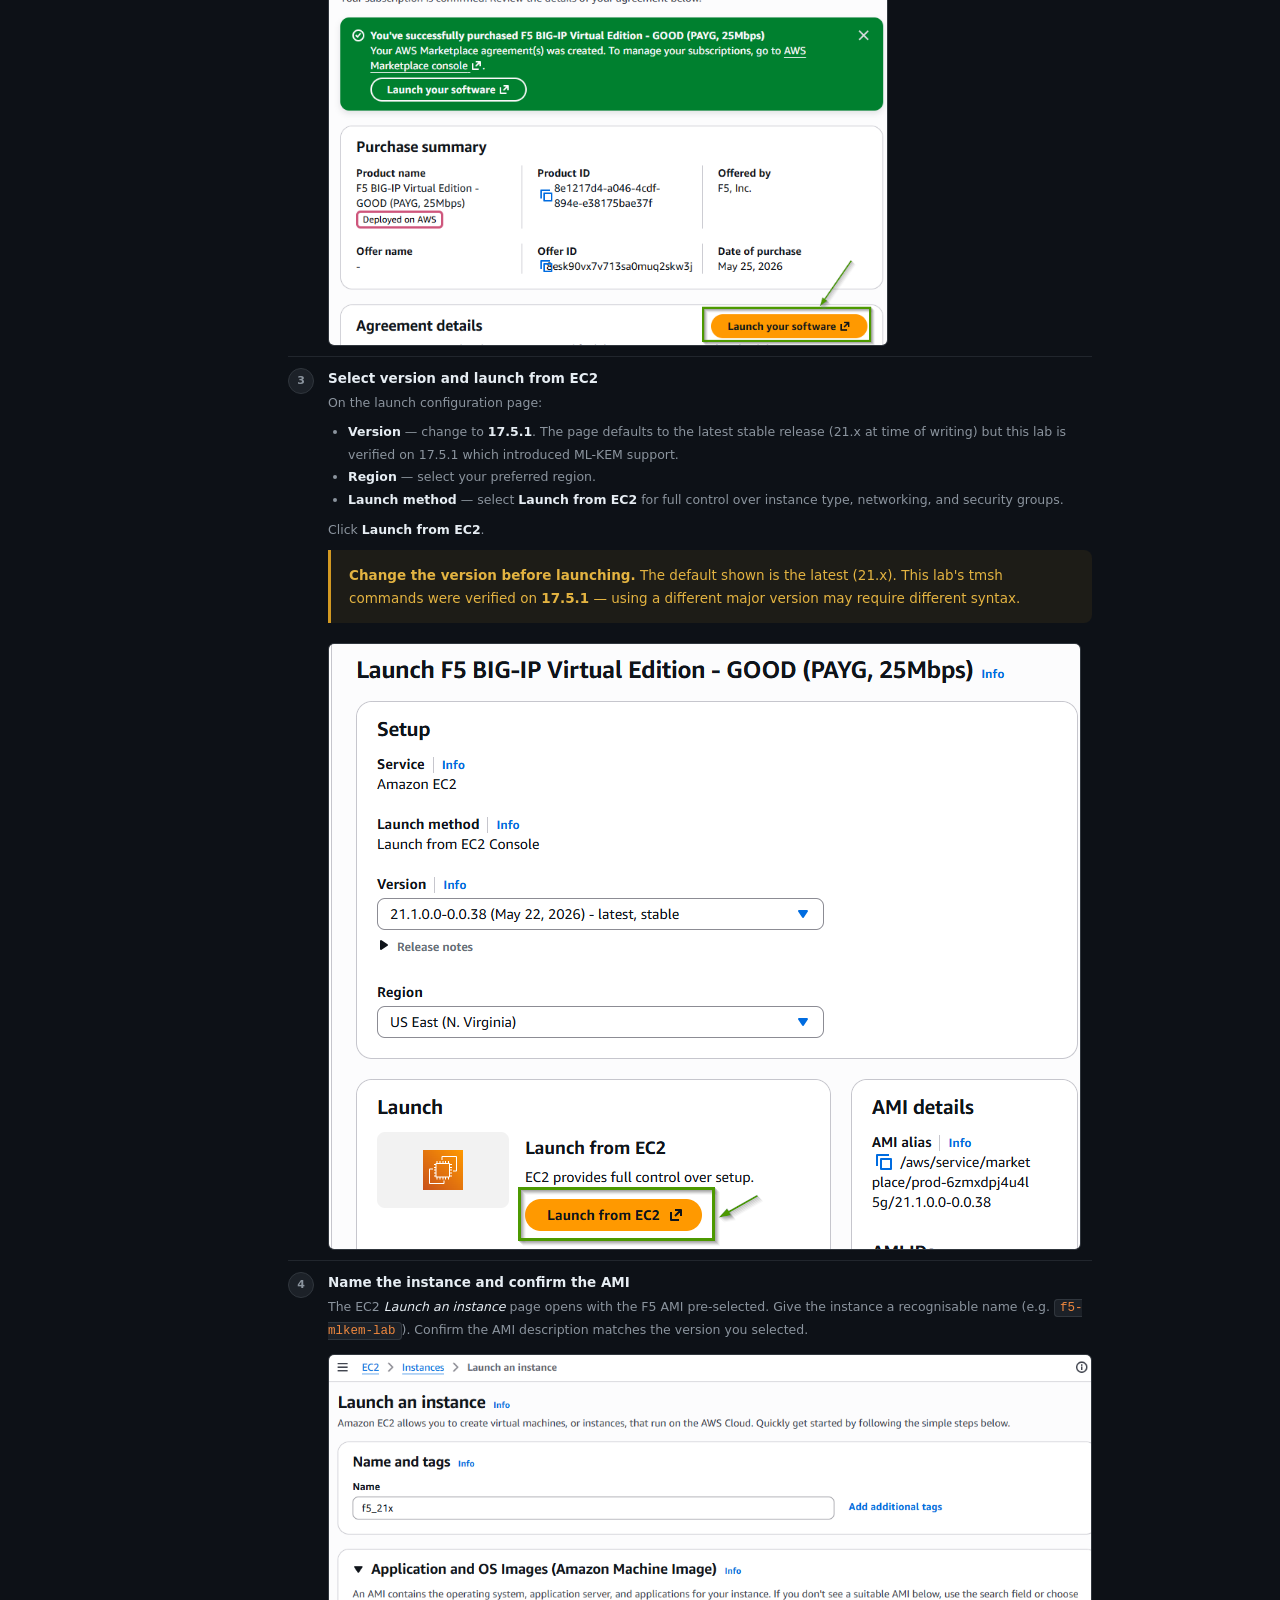
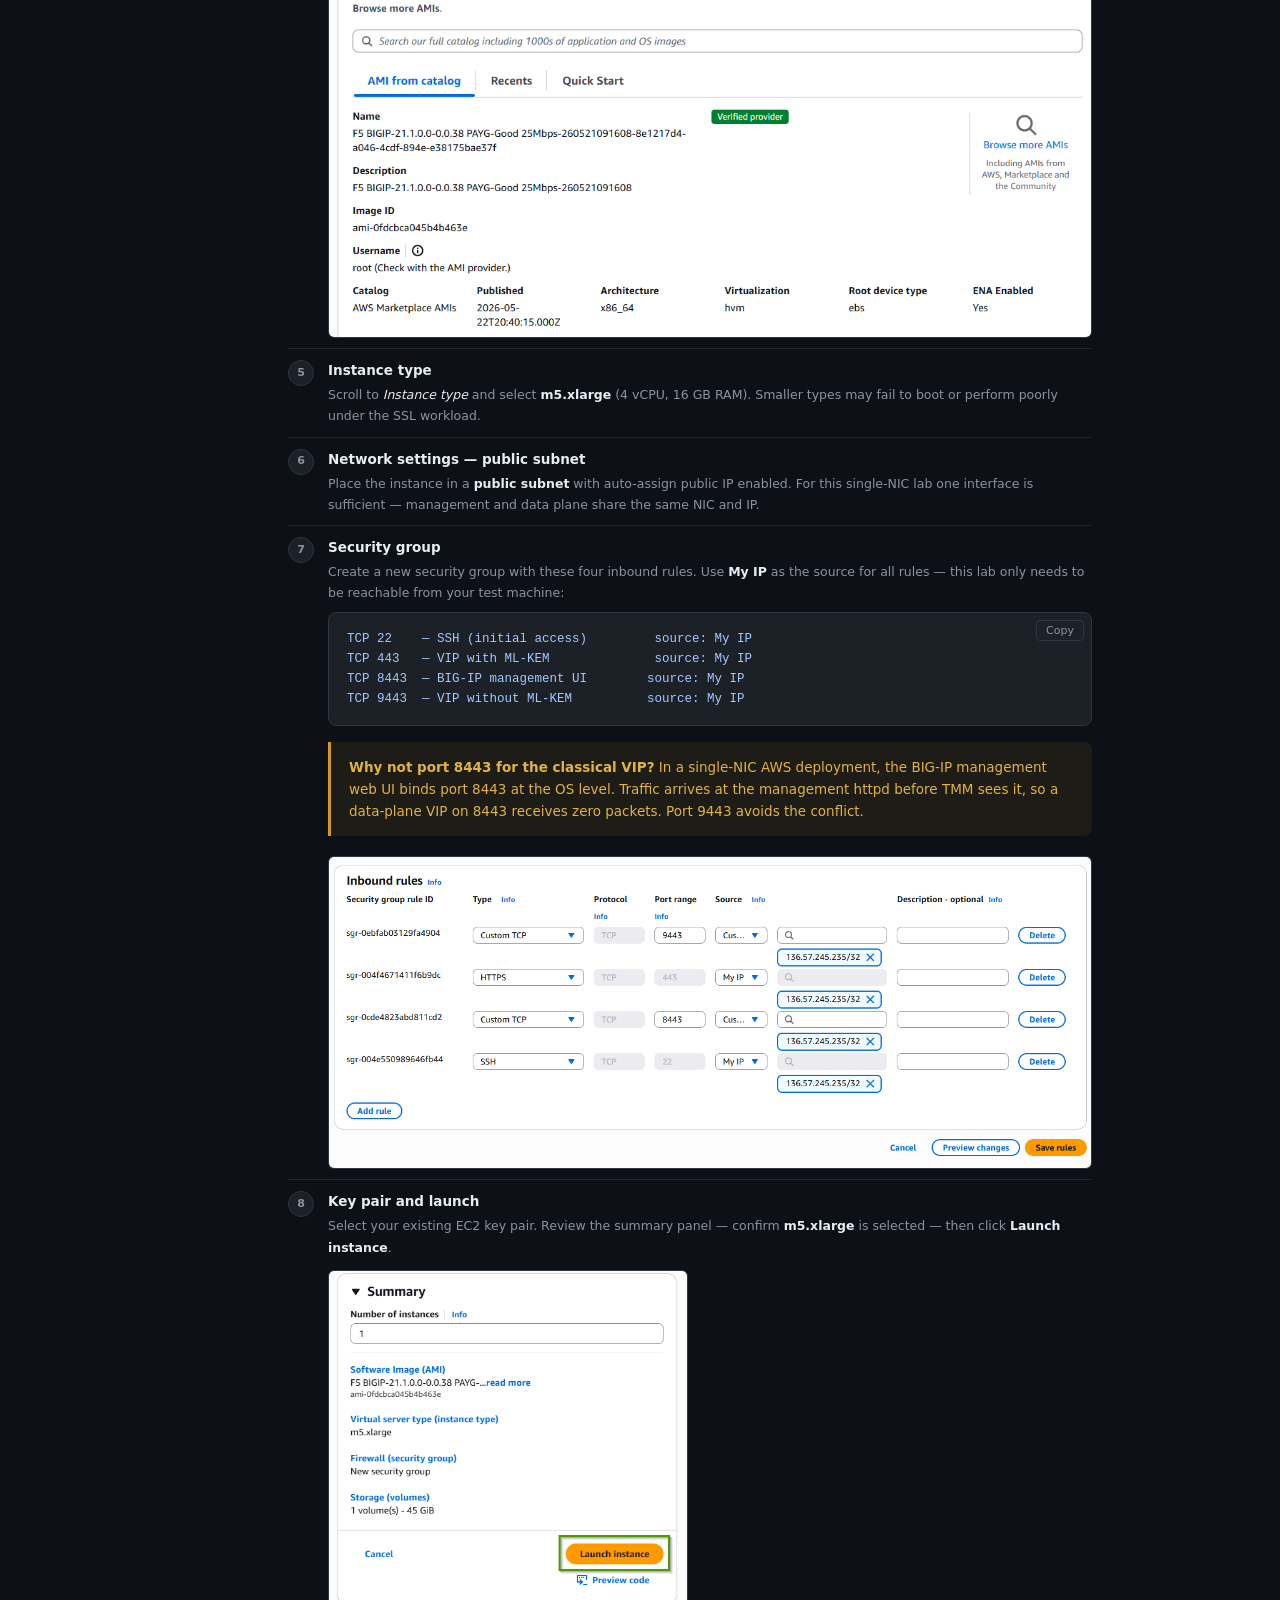
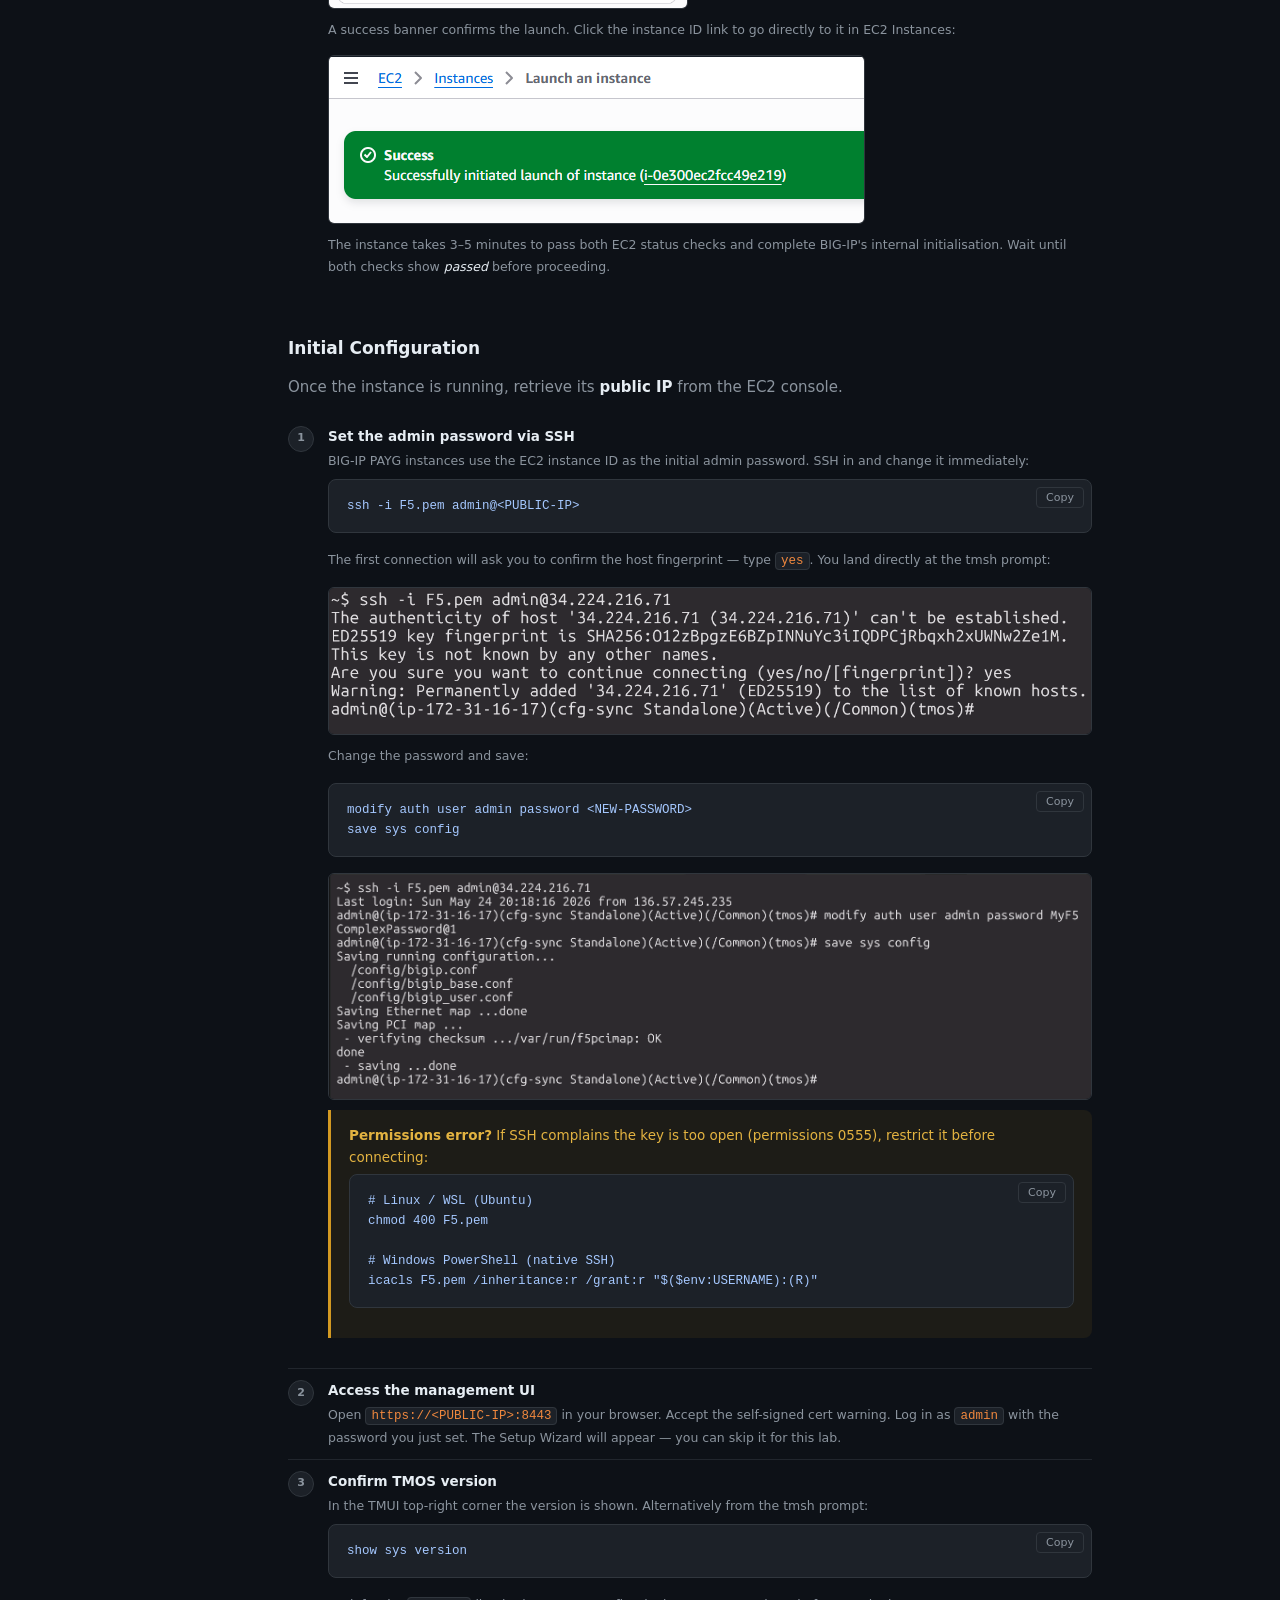
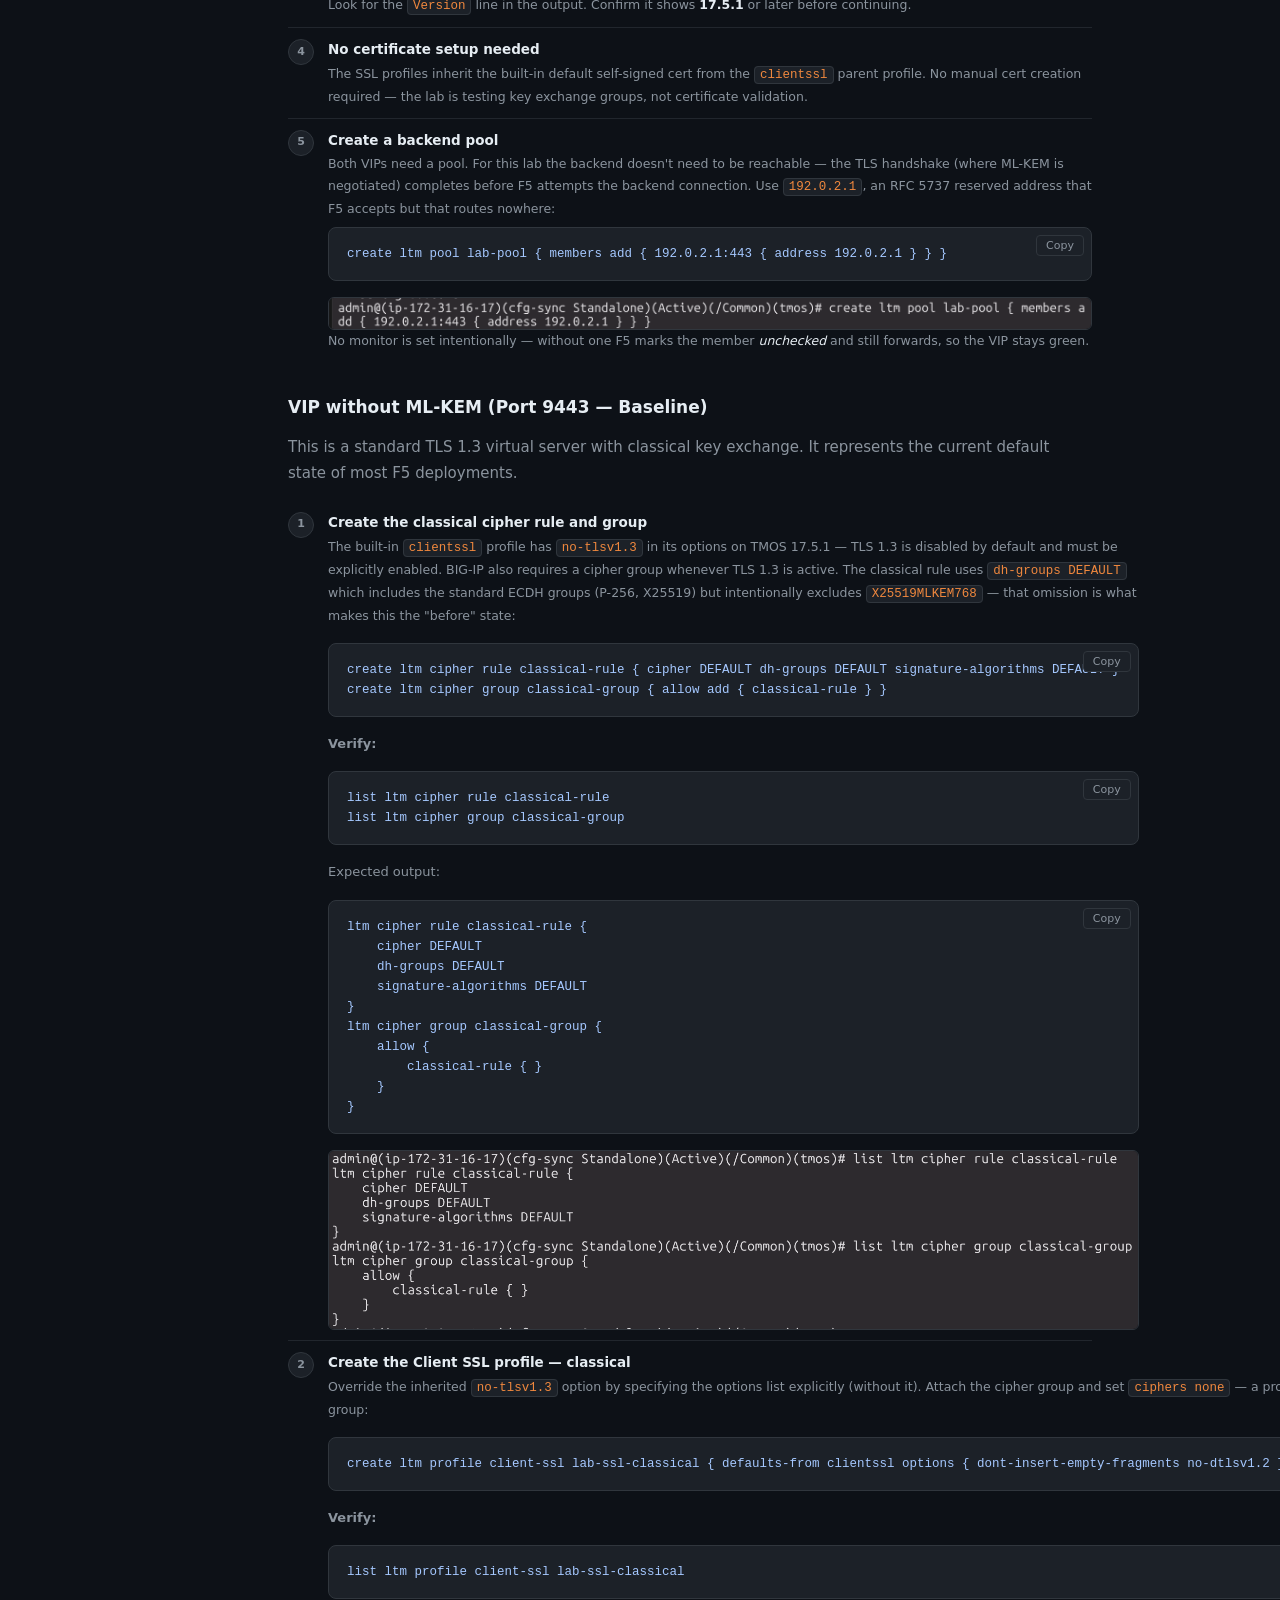
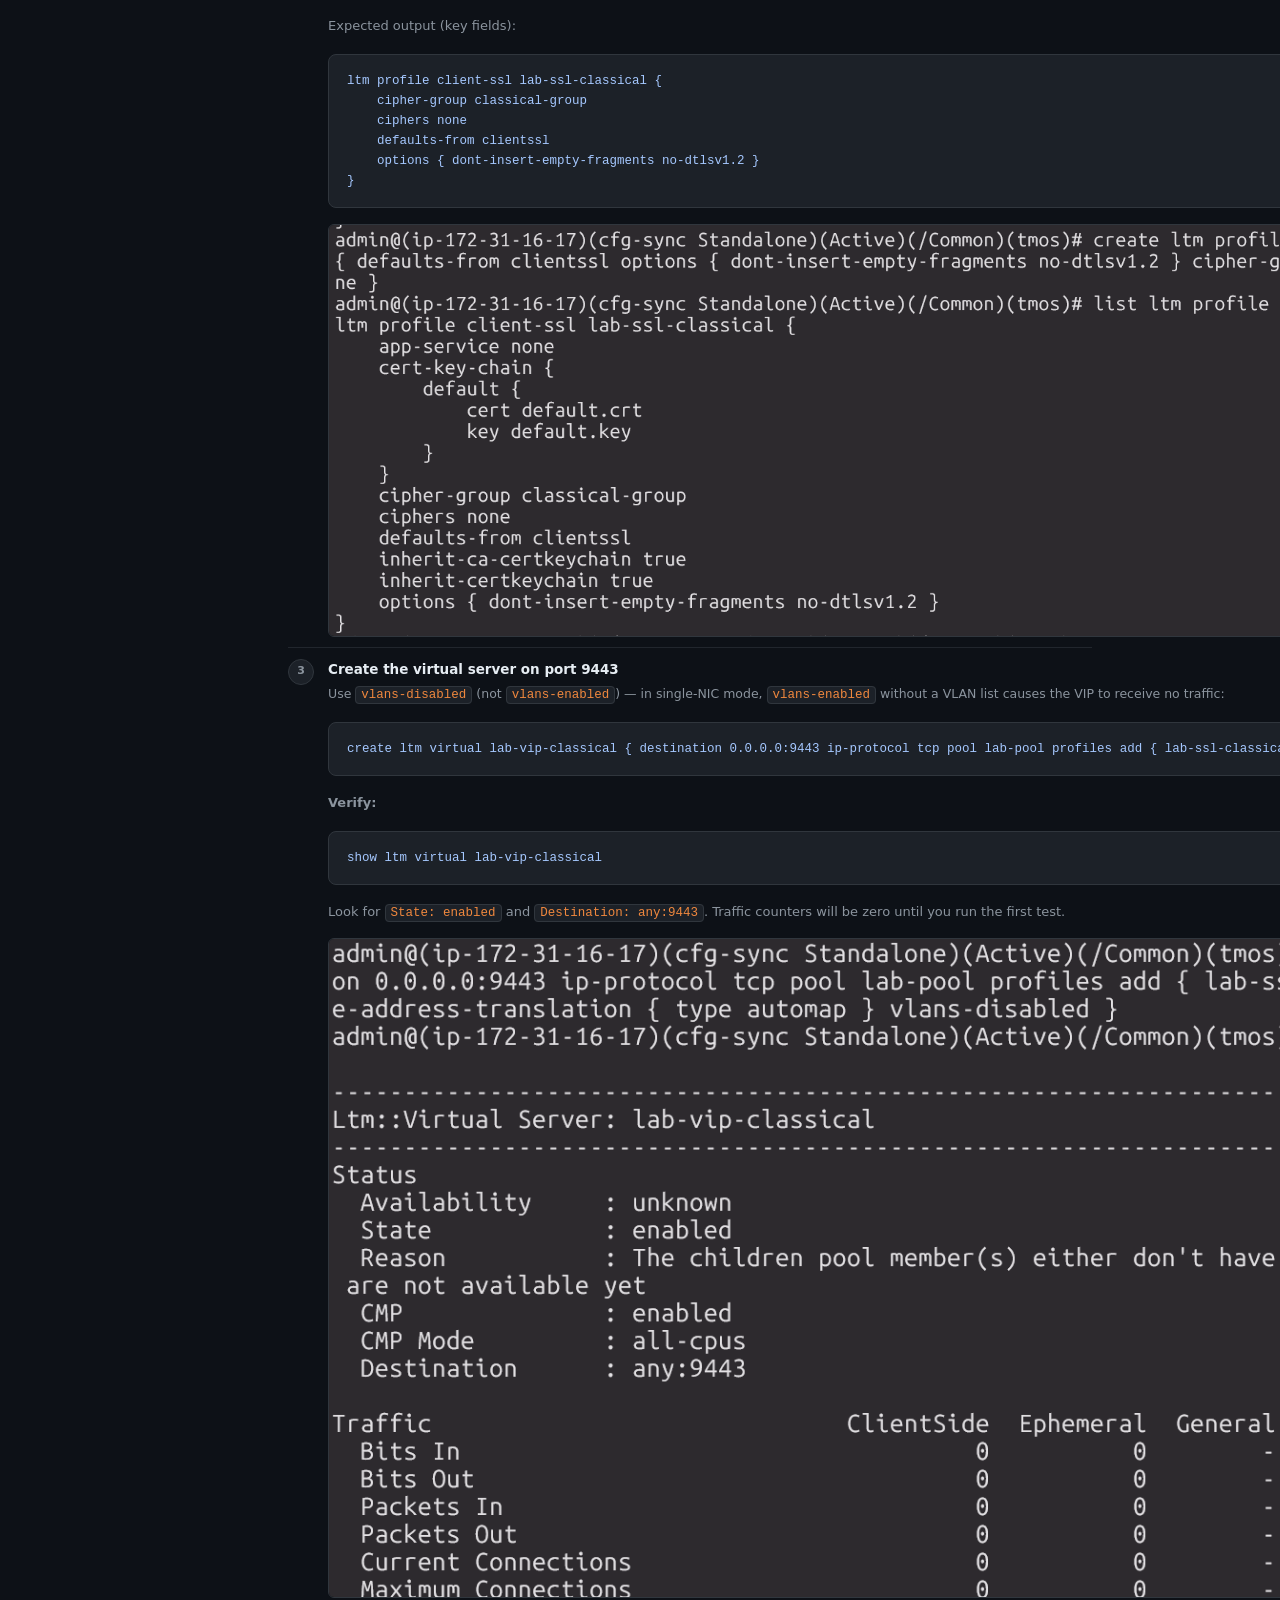
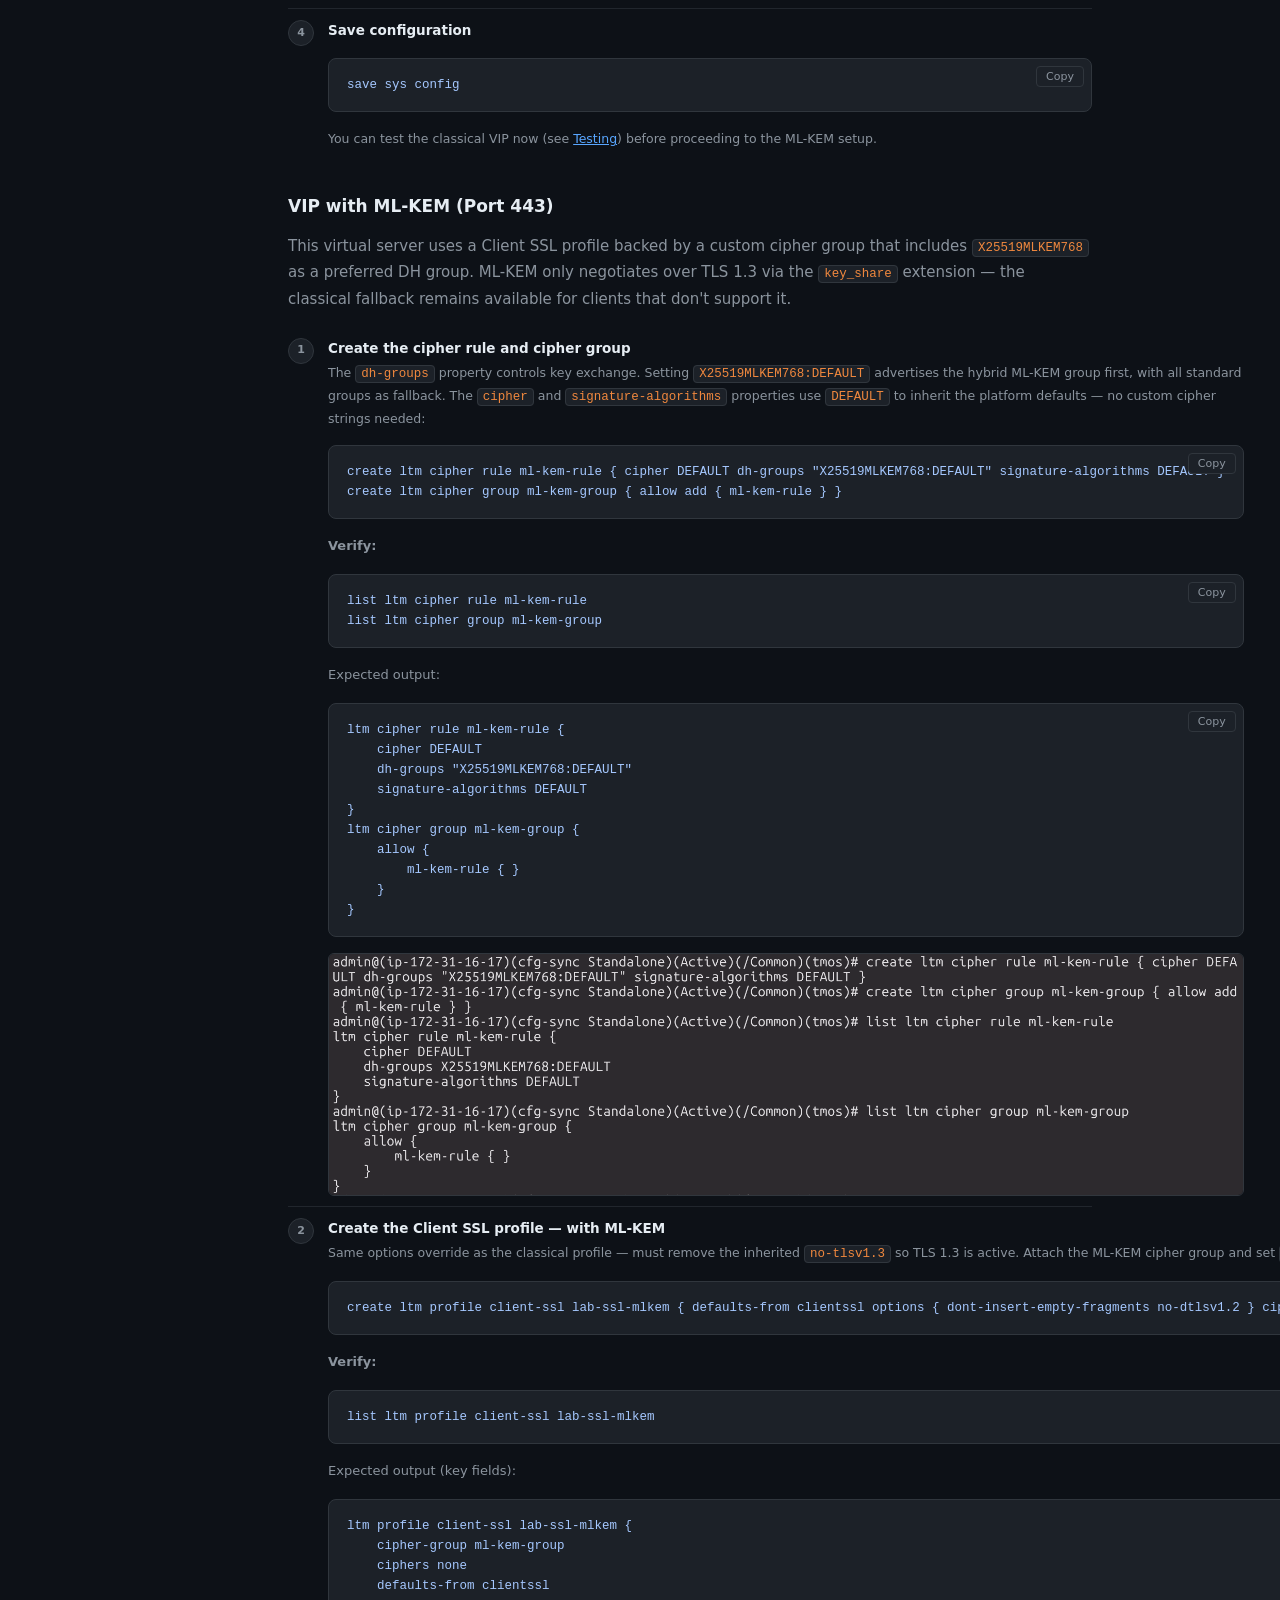
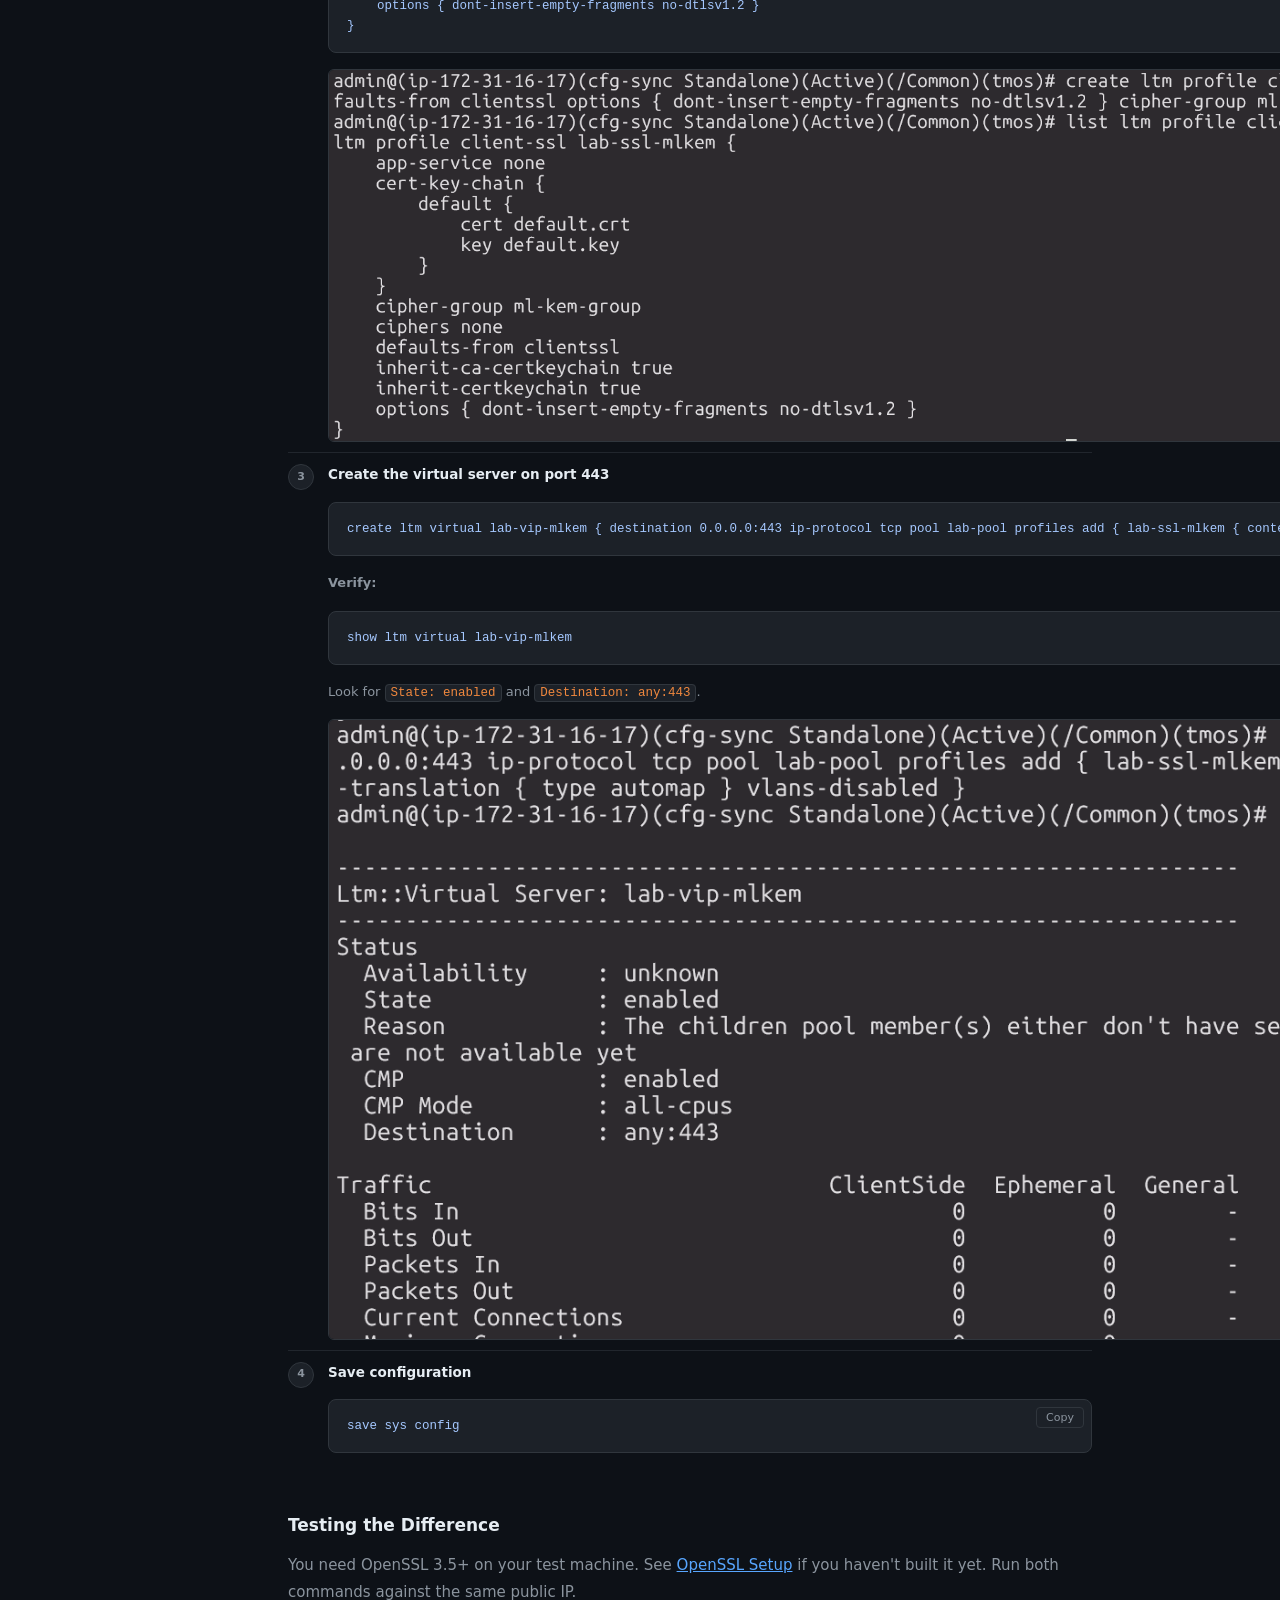
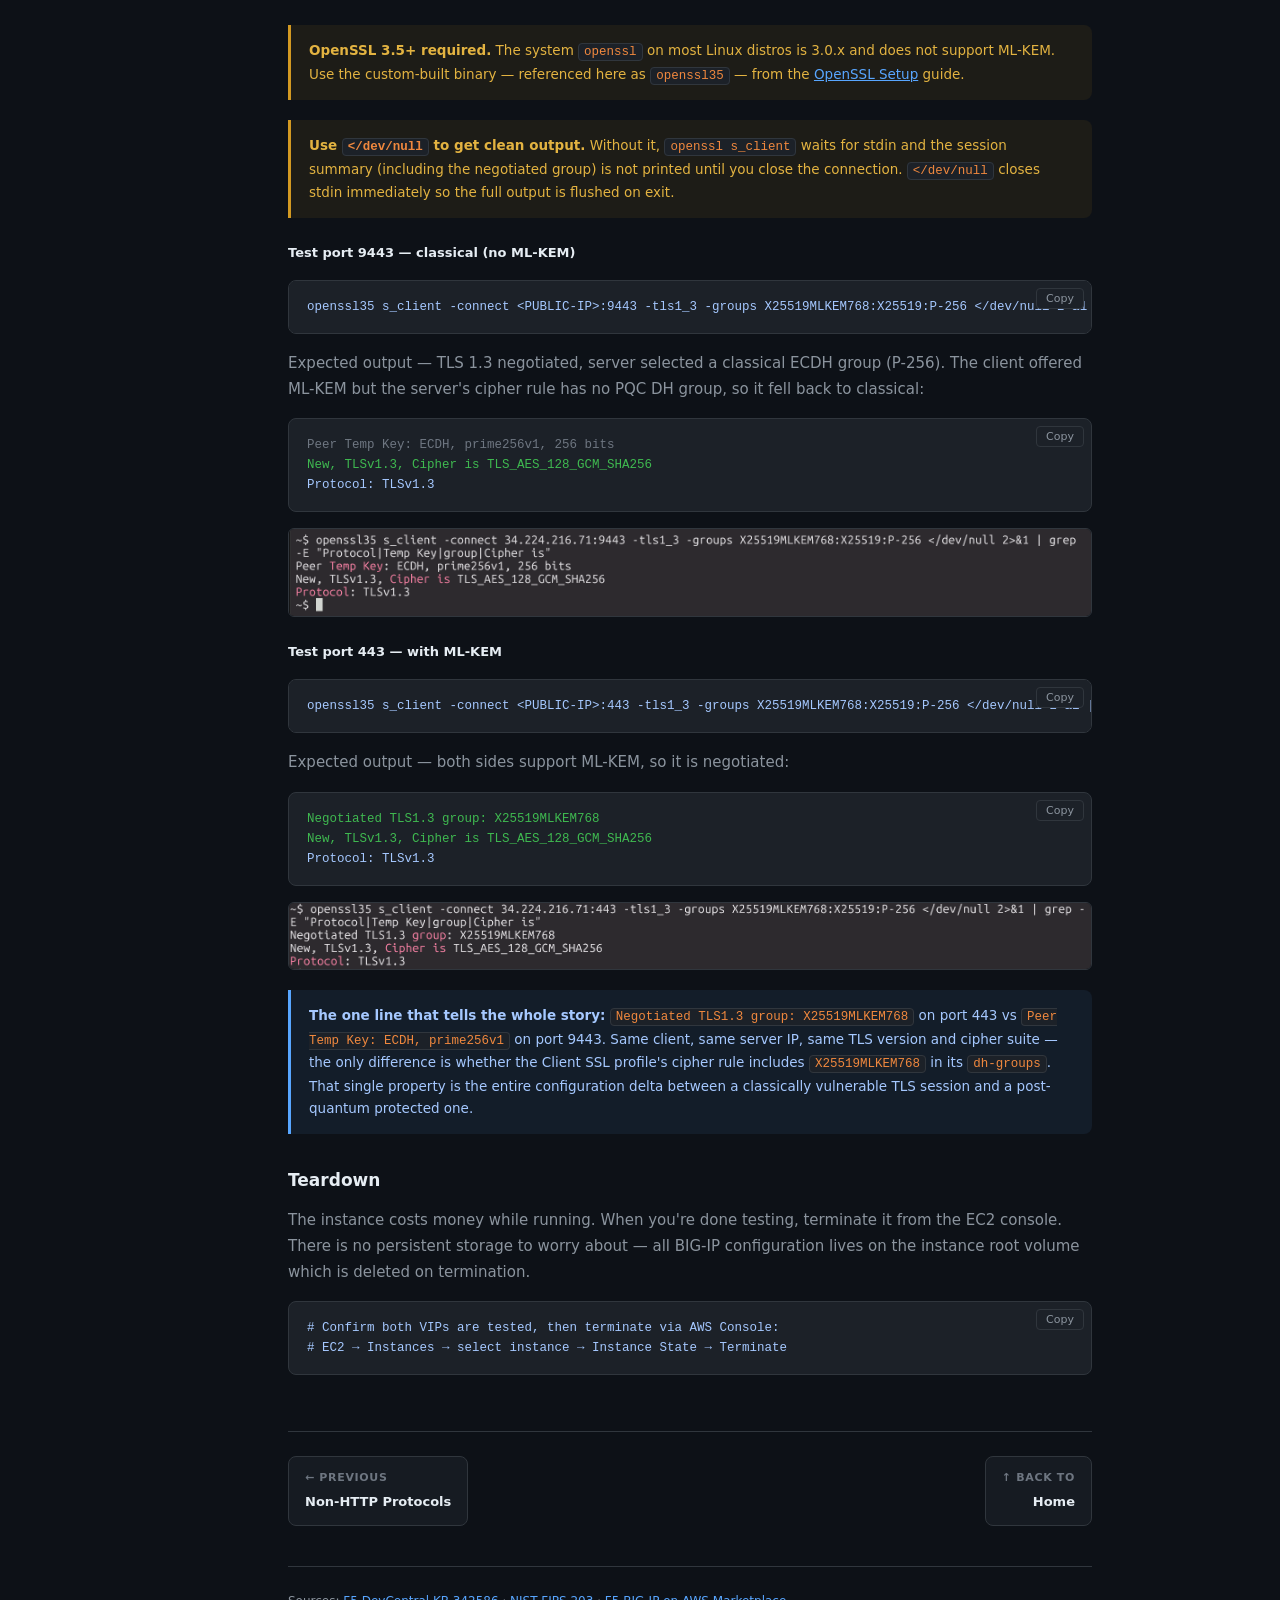
==== commit 69f3922a: "Add ML-KEM VIP verification screenshots 19-22 Screenshots 19-21 replace placeholder divs in the ML-K" ====
--- a/docs/f5-aws-lab.html
+++ b/docs/f5-aws-lab.html
@@ -569,8 +569,9 @@
         ml-kem-rule { }
     }
 }</pre>
-          <!-- Replace with: <img src="static/f5-bigip-setup/verify-mlkem-cipher.png" ...> -->
-          <div style="border:2px dashed var(--border);border-radius:6px;padding:18px;text-align:center;color:var(--text-muted);margin-top:10px;background:var(--surface-2);font-size:13px;">[ screenshot of tmsh output ]</div>
+          <img src="static/f5-bigip-setup/19_AWS%20Marketplace%20_%20Global.png"
+               alt="create ltm cipher rule ml-kem-rule and cipher group ml-kem-group, then list both showing X25519MLKEM768 in dh-groups"
+               style="max-width:100%;border:1px solid var(--border);border-radius:6px;margin-top:10px;display:block;">
         </div>
       </div>
     </div>
@@ -592,8 +593,9 @@
     defaults-from clientssl
     options { dont-insert-empty-fragments no-dtlsv1.2 }
 }</pre>
-          <!-- Replace with: <img src="static/f5-bigip-setup/verify-mlkem-profile.png" ...> -->
-          <div style="border:2px dashed var(--border);border-radius:6px;padding:18px;text-align:center;color:var(--text-muted);margin-top:10px;background:var(--surface-2);font-size:13px;">[ screenshot of tmsh output ]</div>
+          <img src="static/f5-bigip-setup/20_AWS%20Marketplace%20_%20Global.png"
+               alt="create ltm profile client-ssl lab-ssl-mlkem and list output showing cipher-group ml-kem-group and options without no-tlsv1.3"
+               style="max-width:100%;border:1px solid var(--border);border-radius:6px;margin-top:10px;display:block;">
         </div>
       </div>
     </div>
@@ -606,8 +608,9 @@
           <p style="margin-top:12px;font-weight:600;font-size:13px;">Verify:</p>
 <pre>show ltm virtual lab-vip-mlkem</pre>
           <p style="margin-top:8px;color:var(--text-muted);font-size:13px;">Look for <code>State: enabled</code> and <code>Destination: any:443</code>.</p>
-          <!-- Replace with: <img src="static/f5-bigip-setup/verify-mlkem-vip.png" ...> -->
-          <div style="border:2px dashed var(--border);border-radius:6px;padding:18px;text-align:center;color:var(--text-muted);margin-top:10px;background:var(--surface-2);font-size:13px;">[ screenshot of tmsh output ]</div>
+          <img src="static/f5-bigip-setup/21_AWS%20Marketplace%20_%20Global.png"
+               alt="create ltm virtual lab-vip-mlkem and show output confirming State enabled and Destination any:443"
+               style="max-width:100%;border:1px solid var(--border);border-radius:6px;margin-top:10px;display:block;">
         </div>
       </div>
     </div>
@@ -665,6 +668,9 @@
   <pre><span class="highlight">Negotiated TLS1.3 group: X25519MLKEM768</span>
 <span class="highlight">New, TLSv1.3, Cipher is TLS_AES_128_GCM_SHA256</span>
 Protocol: TLSv1.3</pre>
+  <img src="static/f5-bigip-setup/22_AWS%20Marketplace%20_%20Global.png"
+       alt="openssl35 s_client test against port 443 showing Negotiated TLS1.3 group X25519MLKEM768 and TLSv1.3"
+       style="max-width:100%;border:1px solid var(--border);border-radius:6px;margin-top:10px;display:block;">
 
   <div class="callout callout-blue">
     <strong>The one line that tells the whole story:</strong>
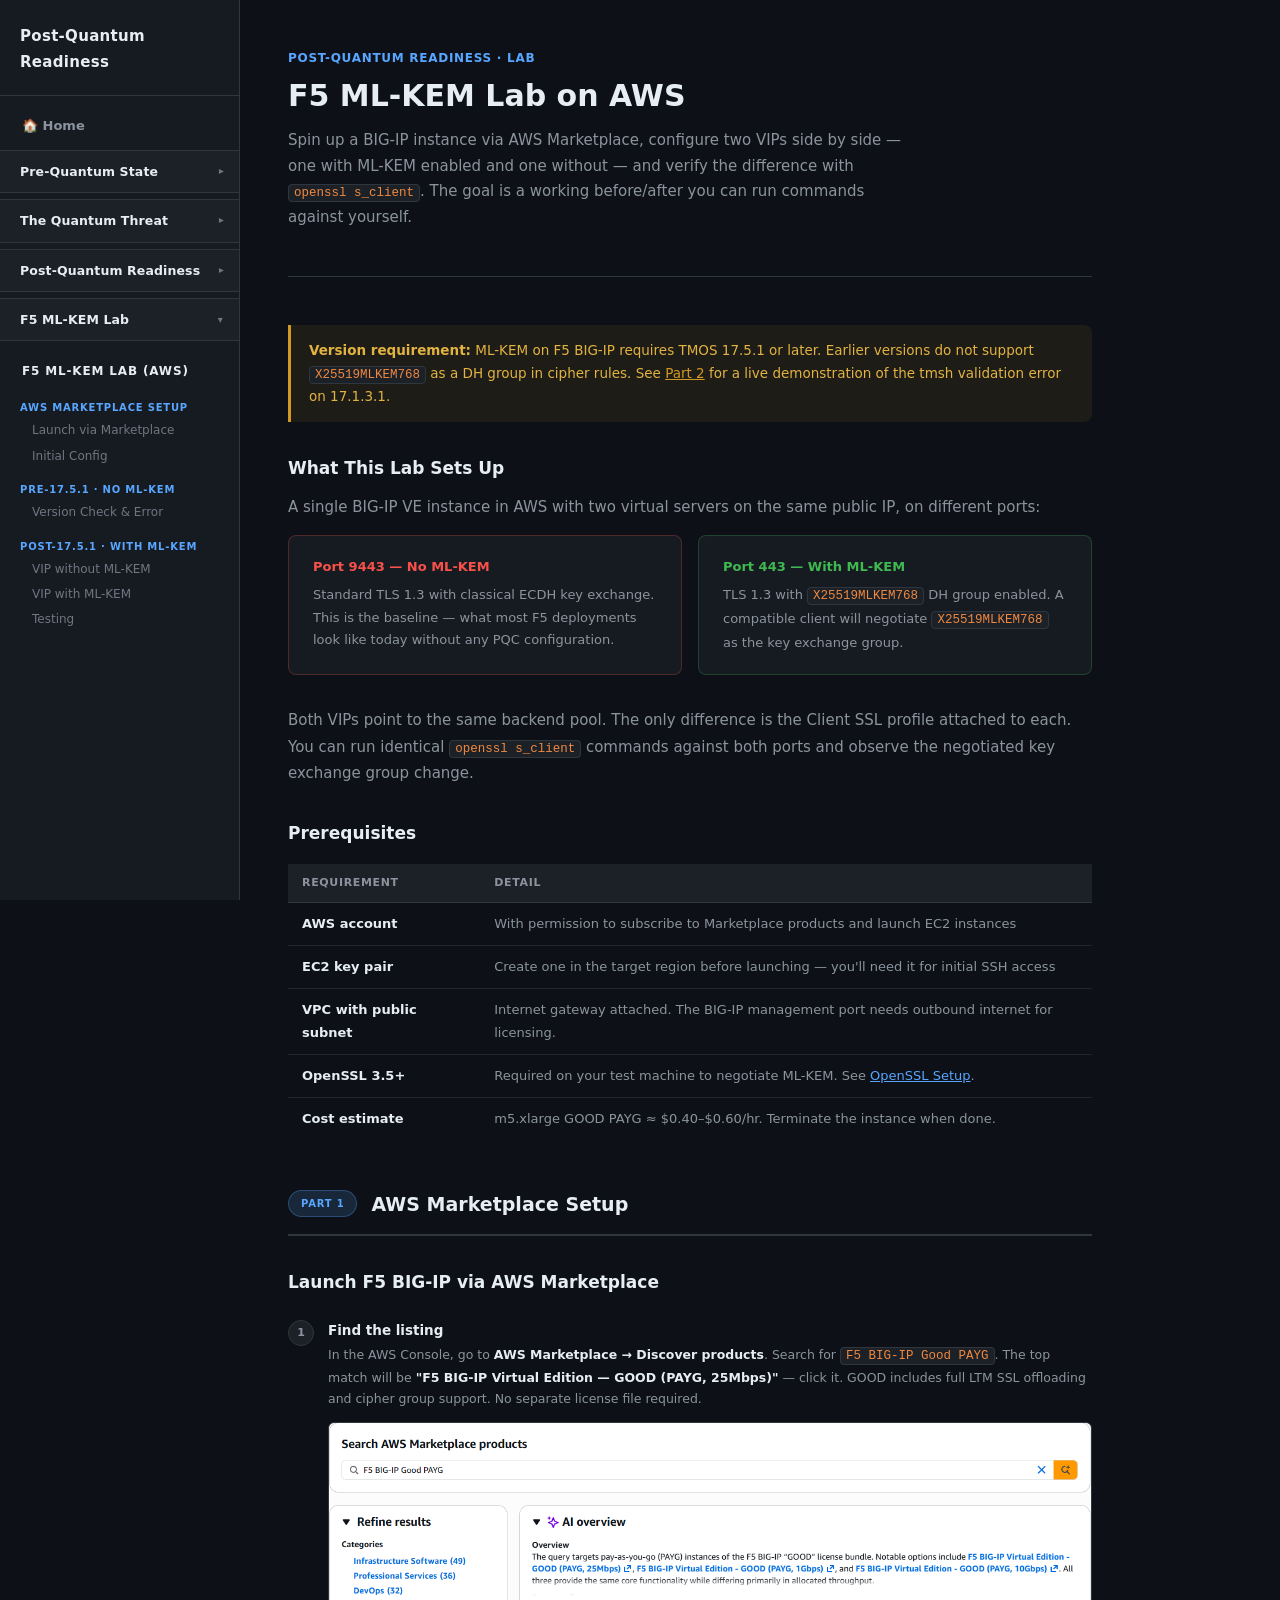
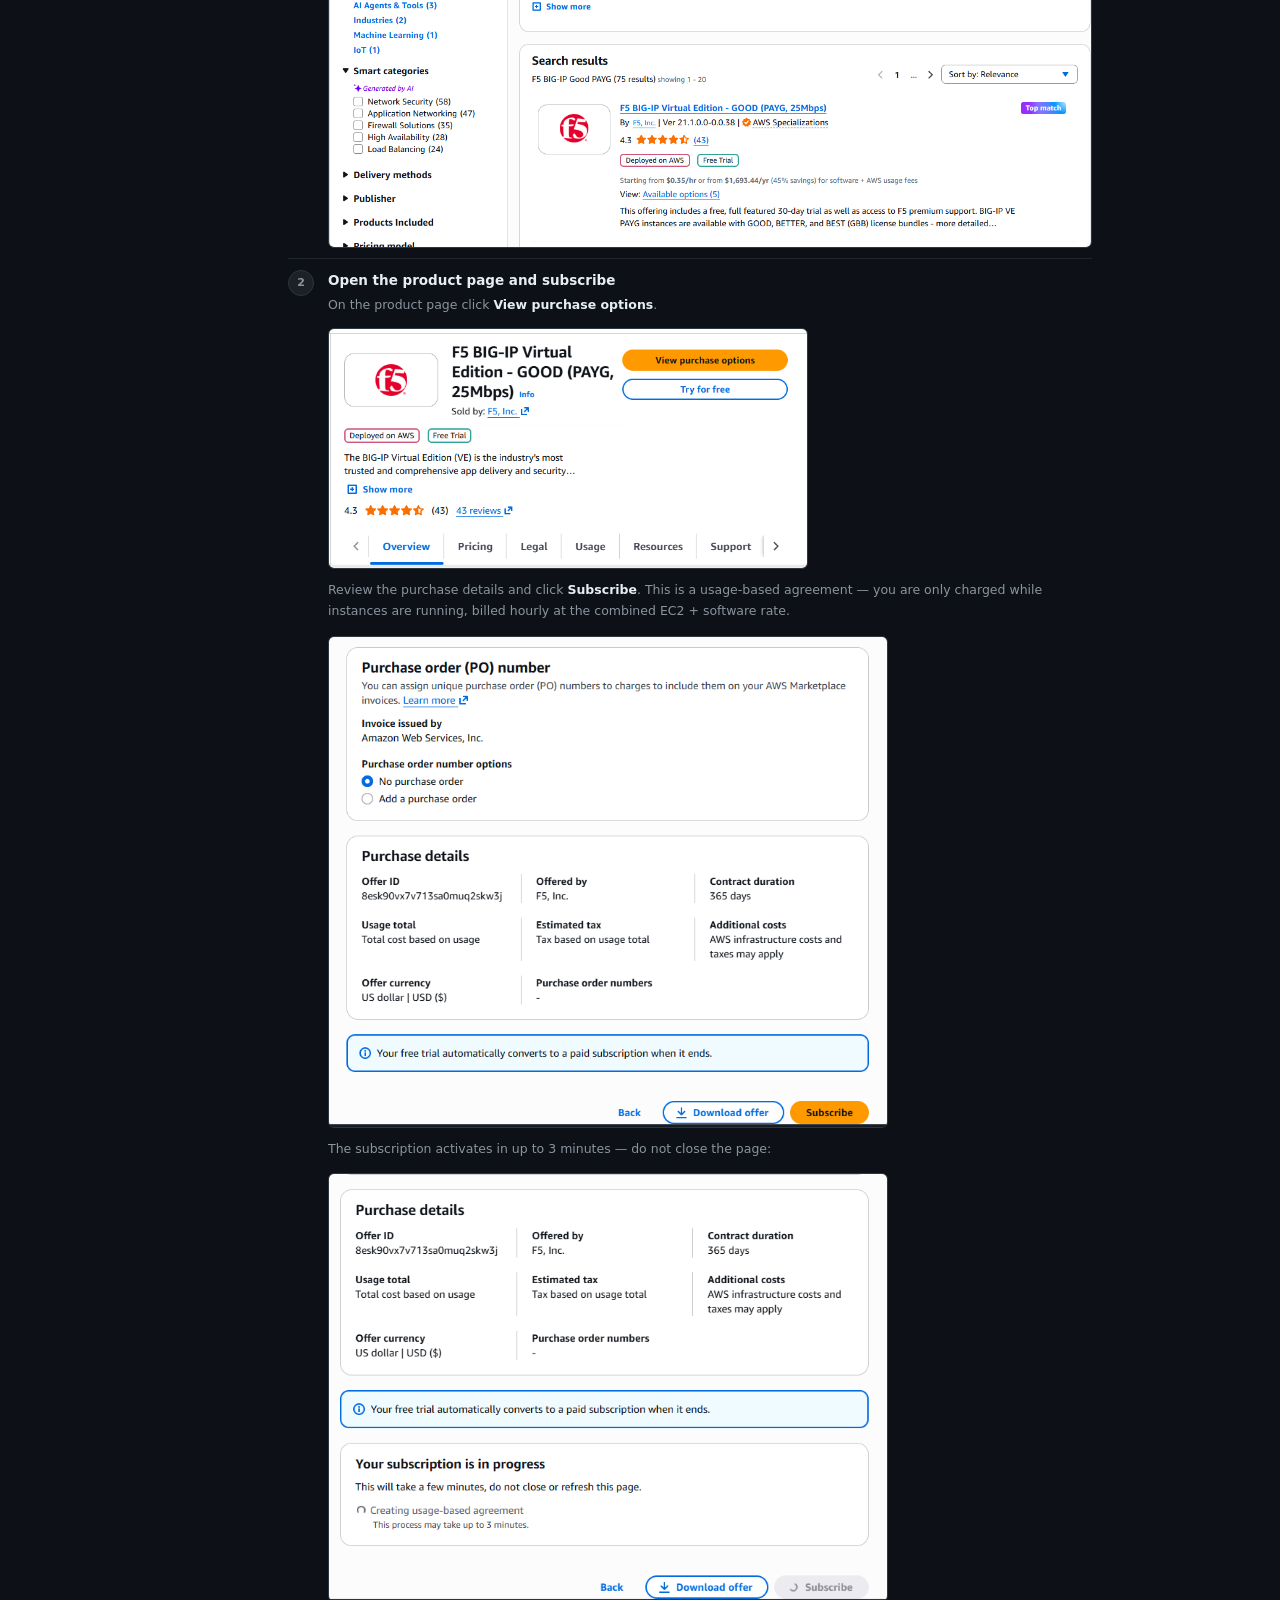
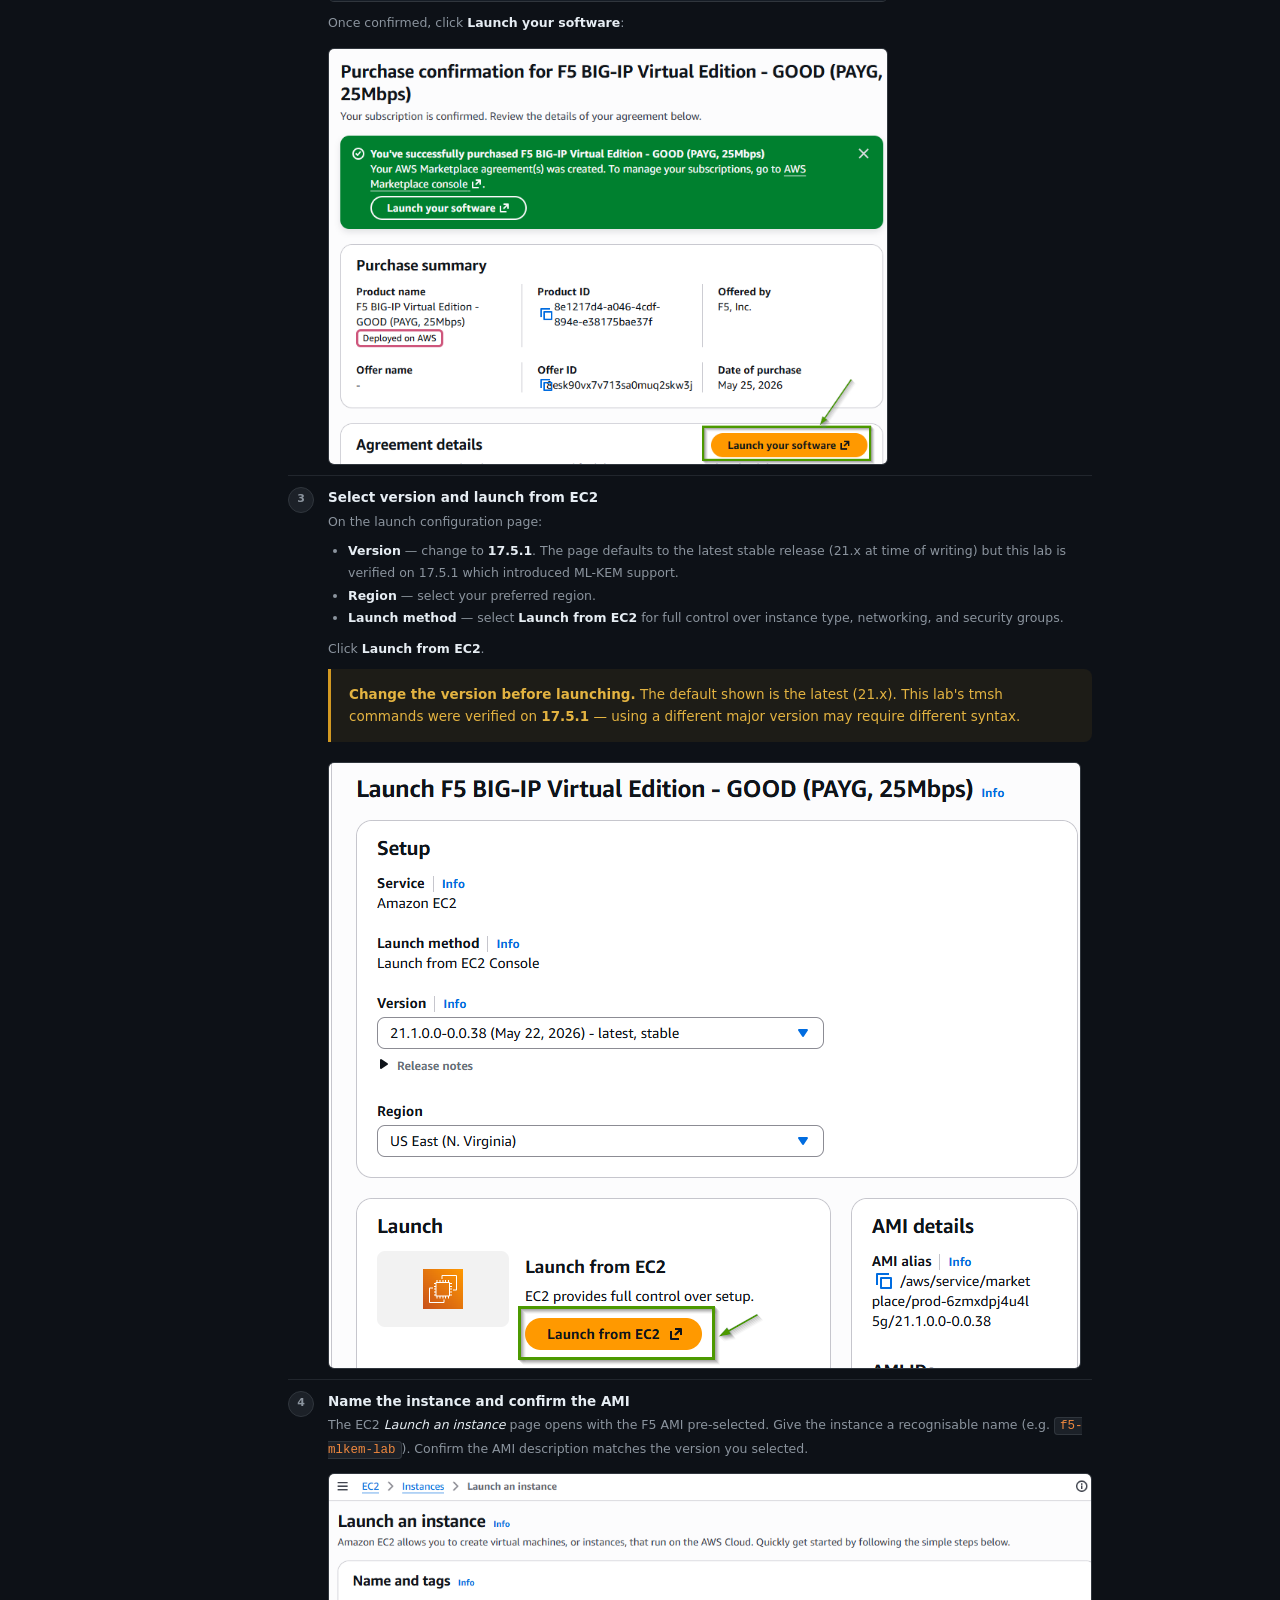
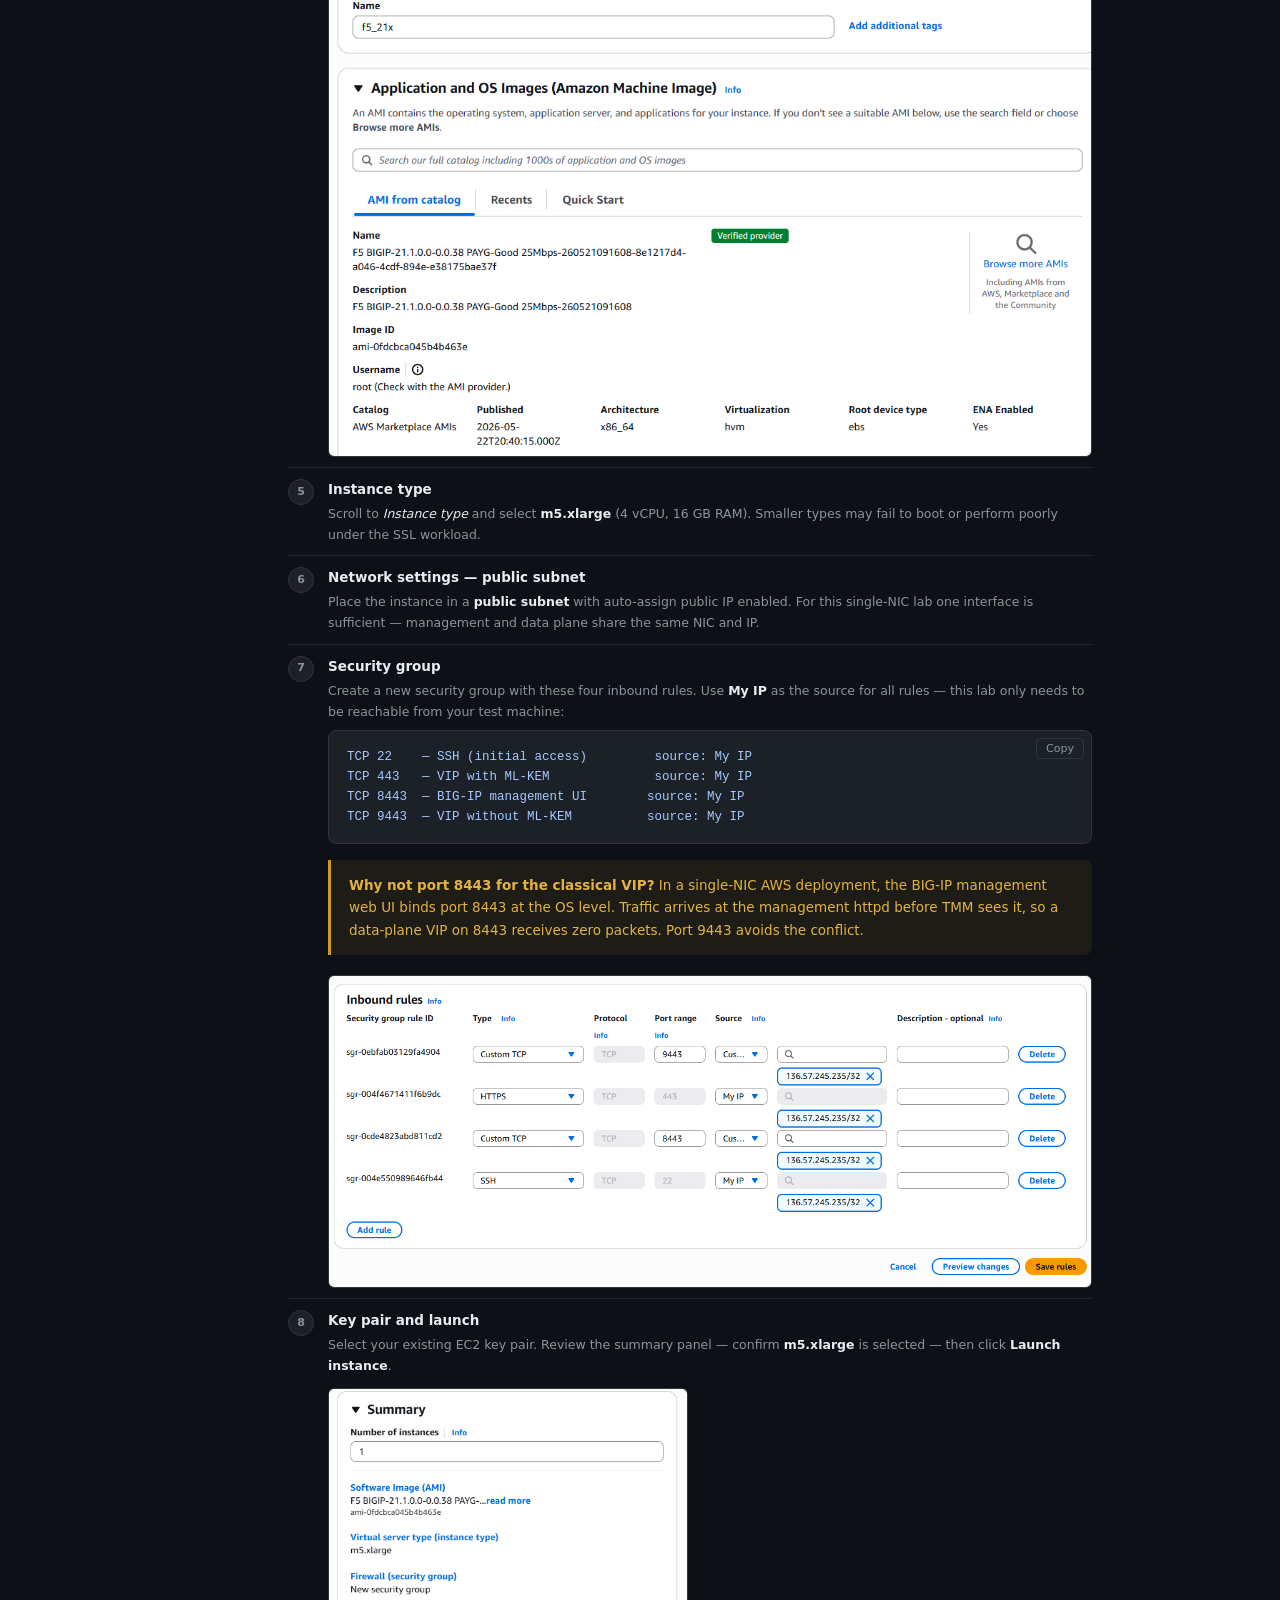
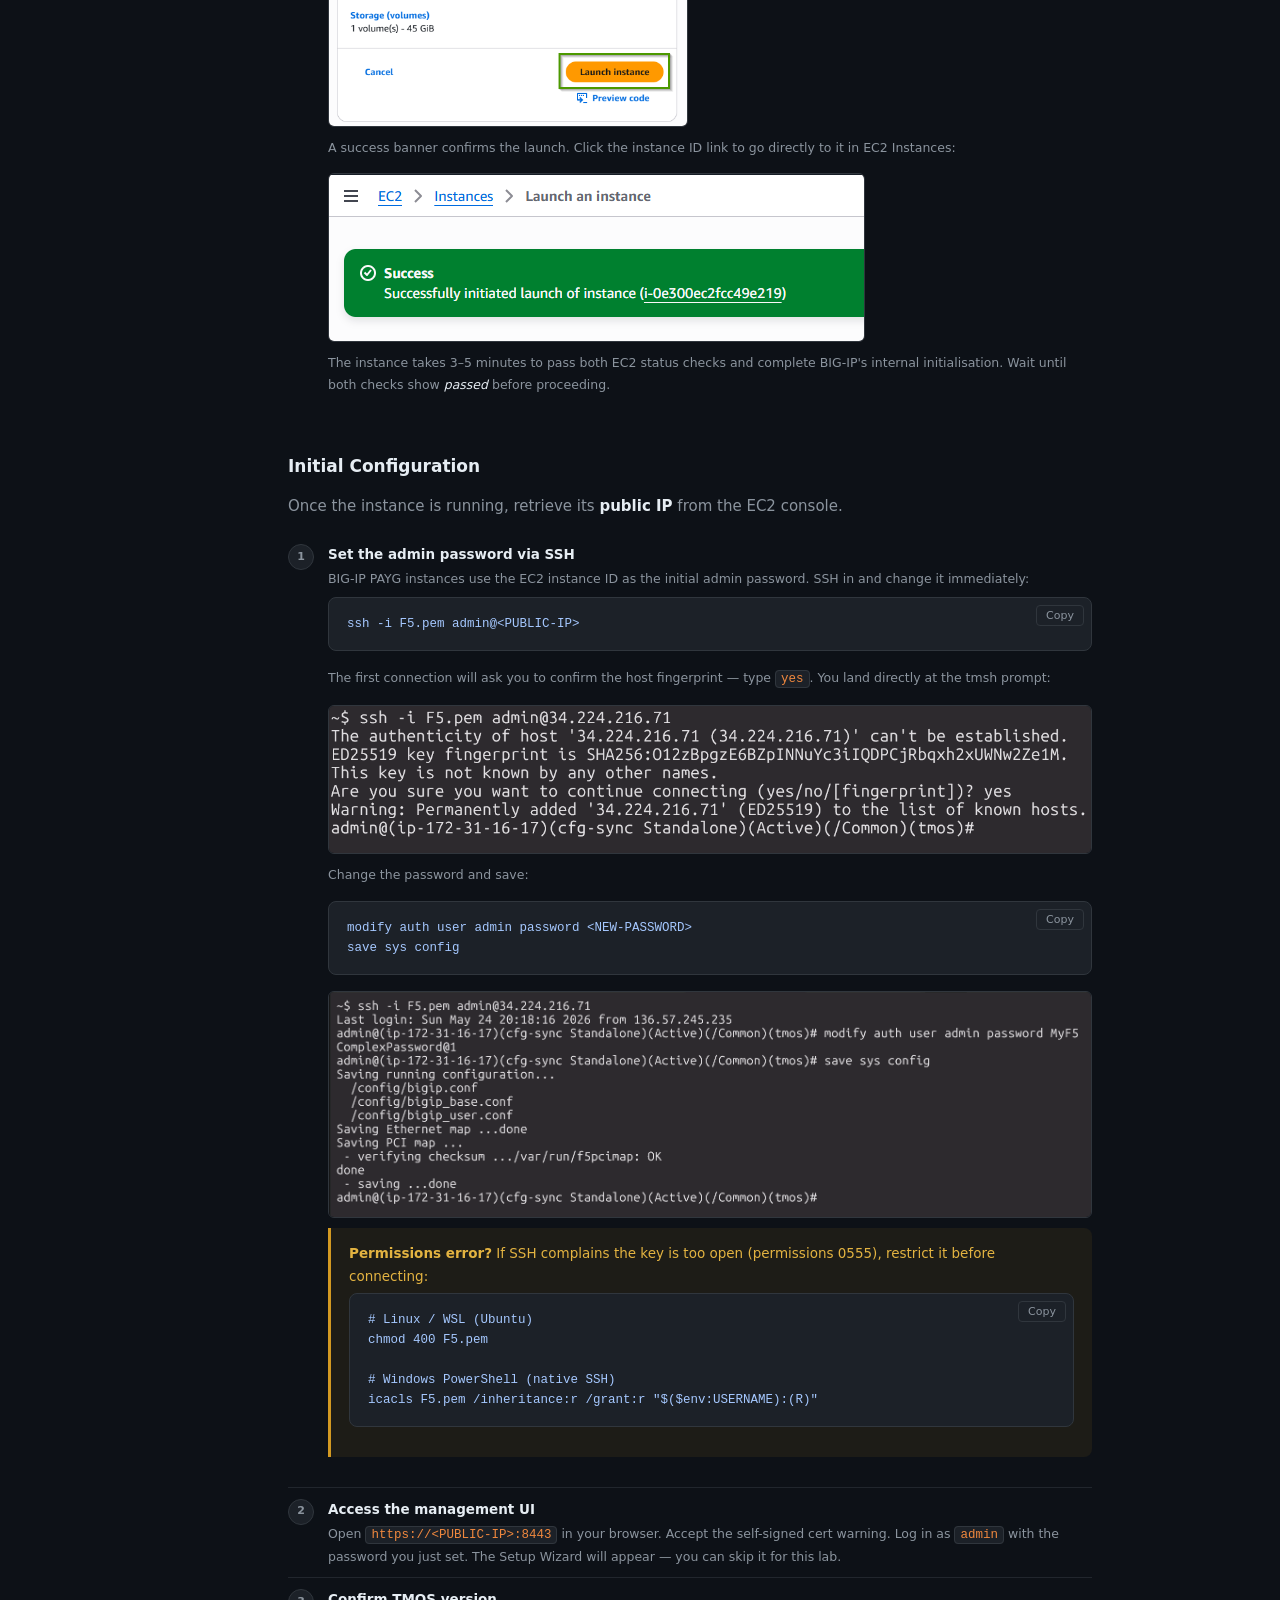
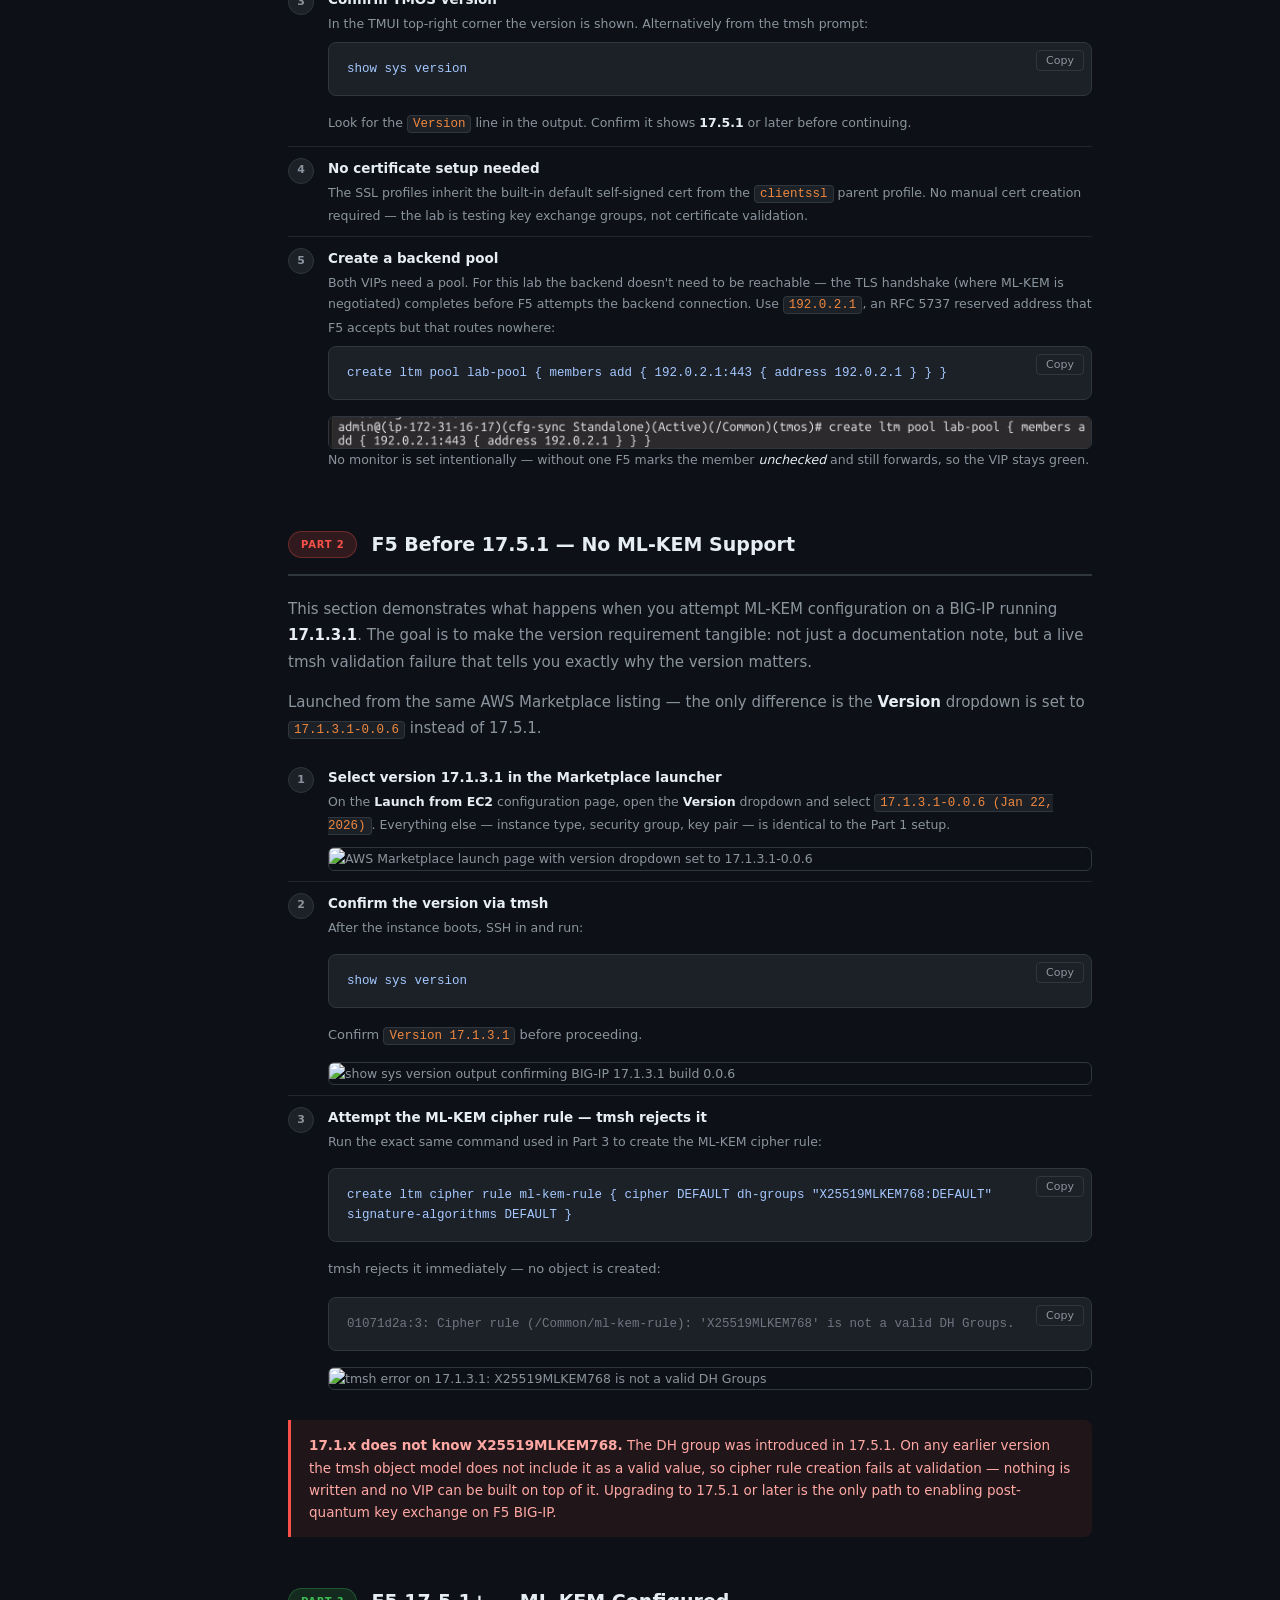
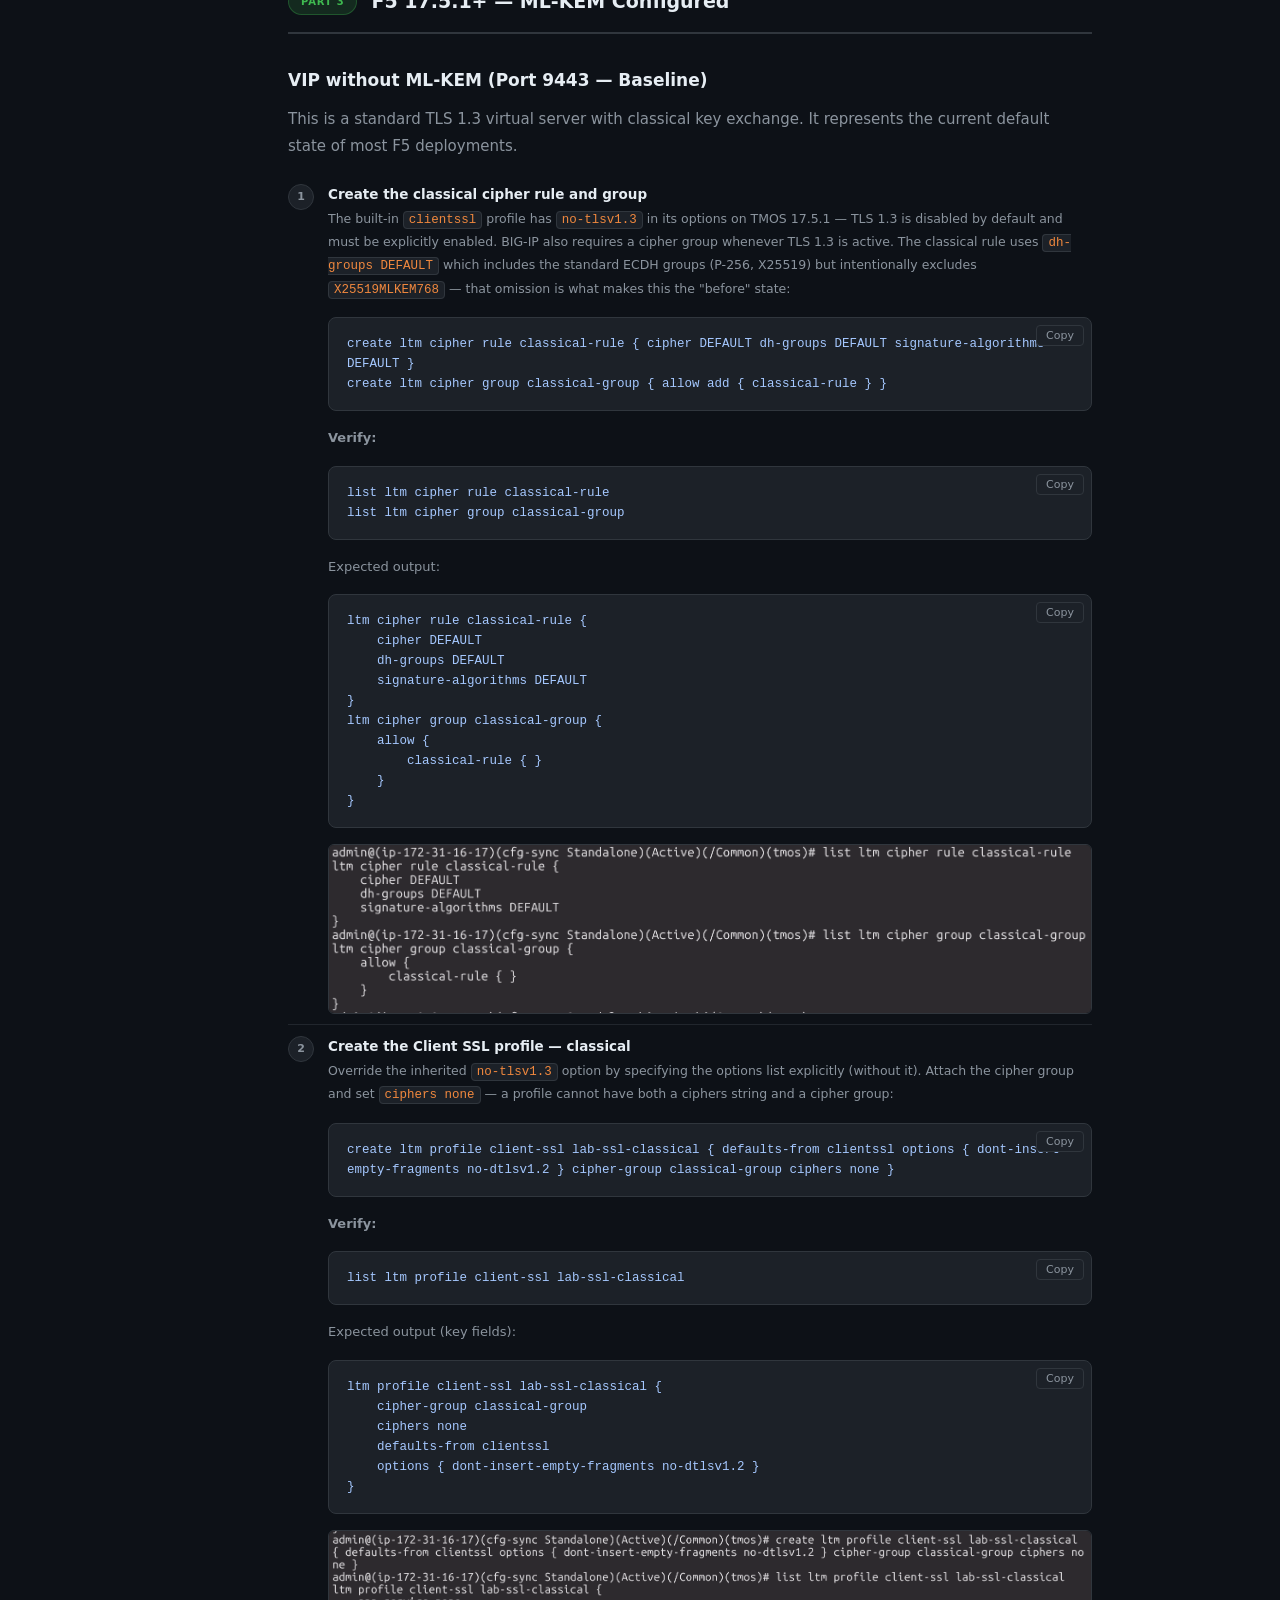
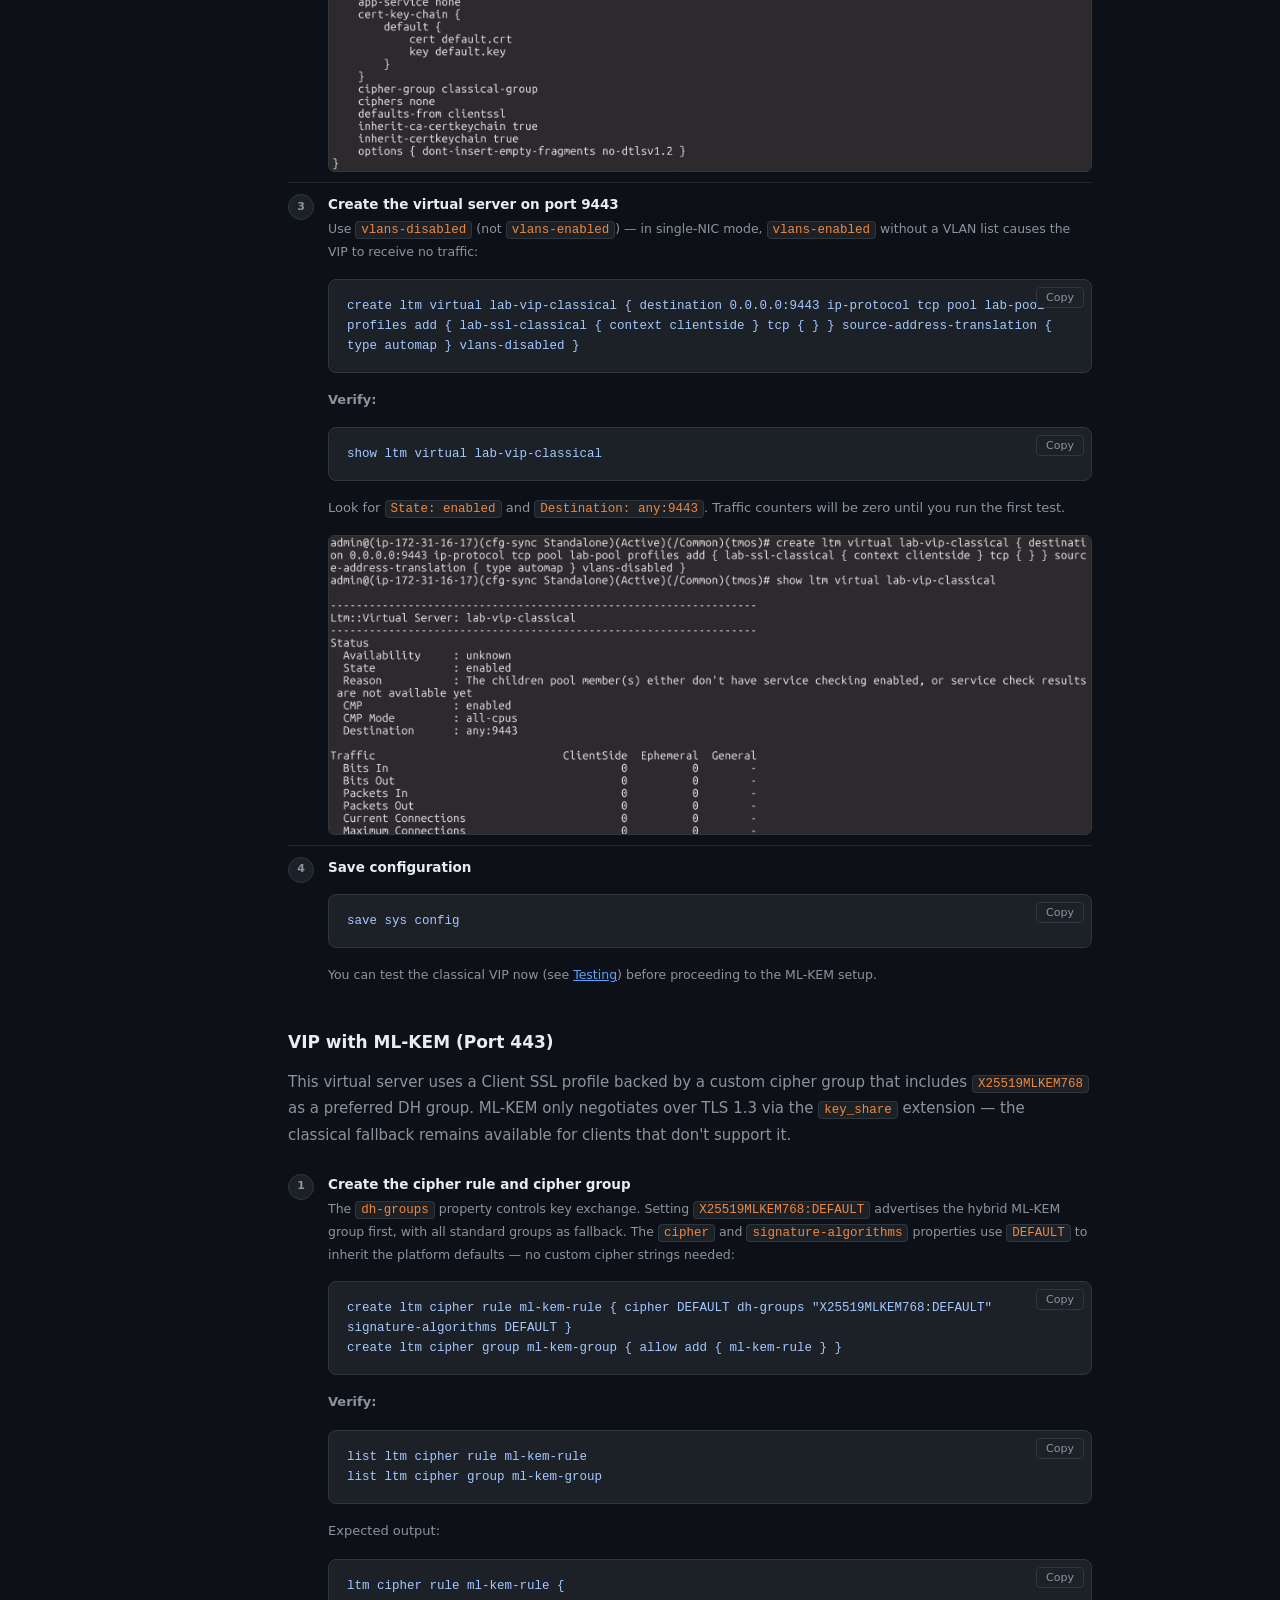
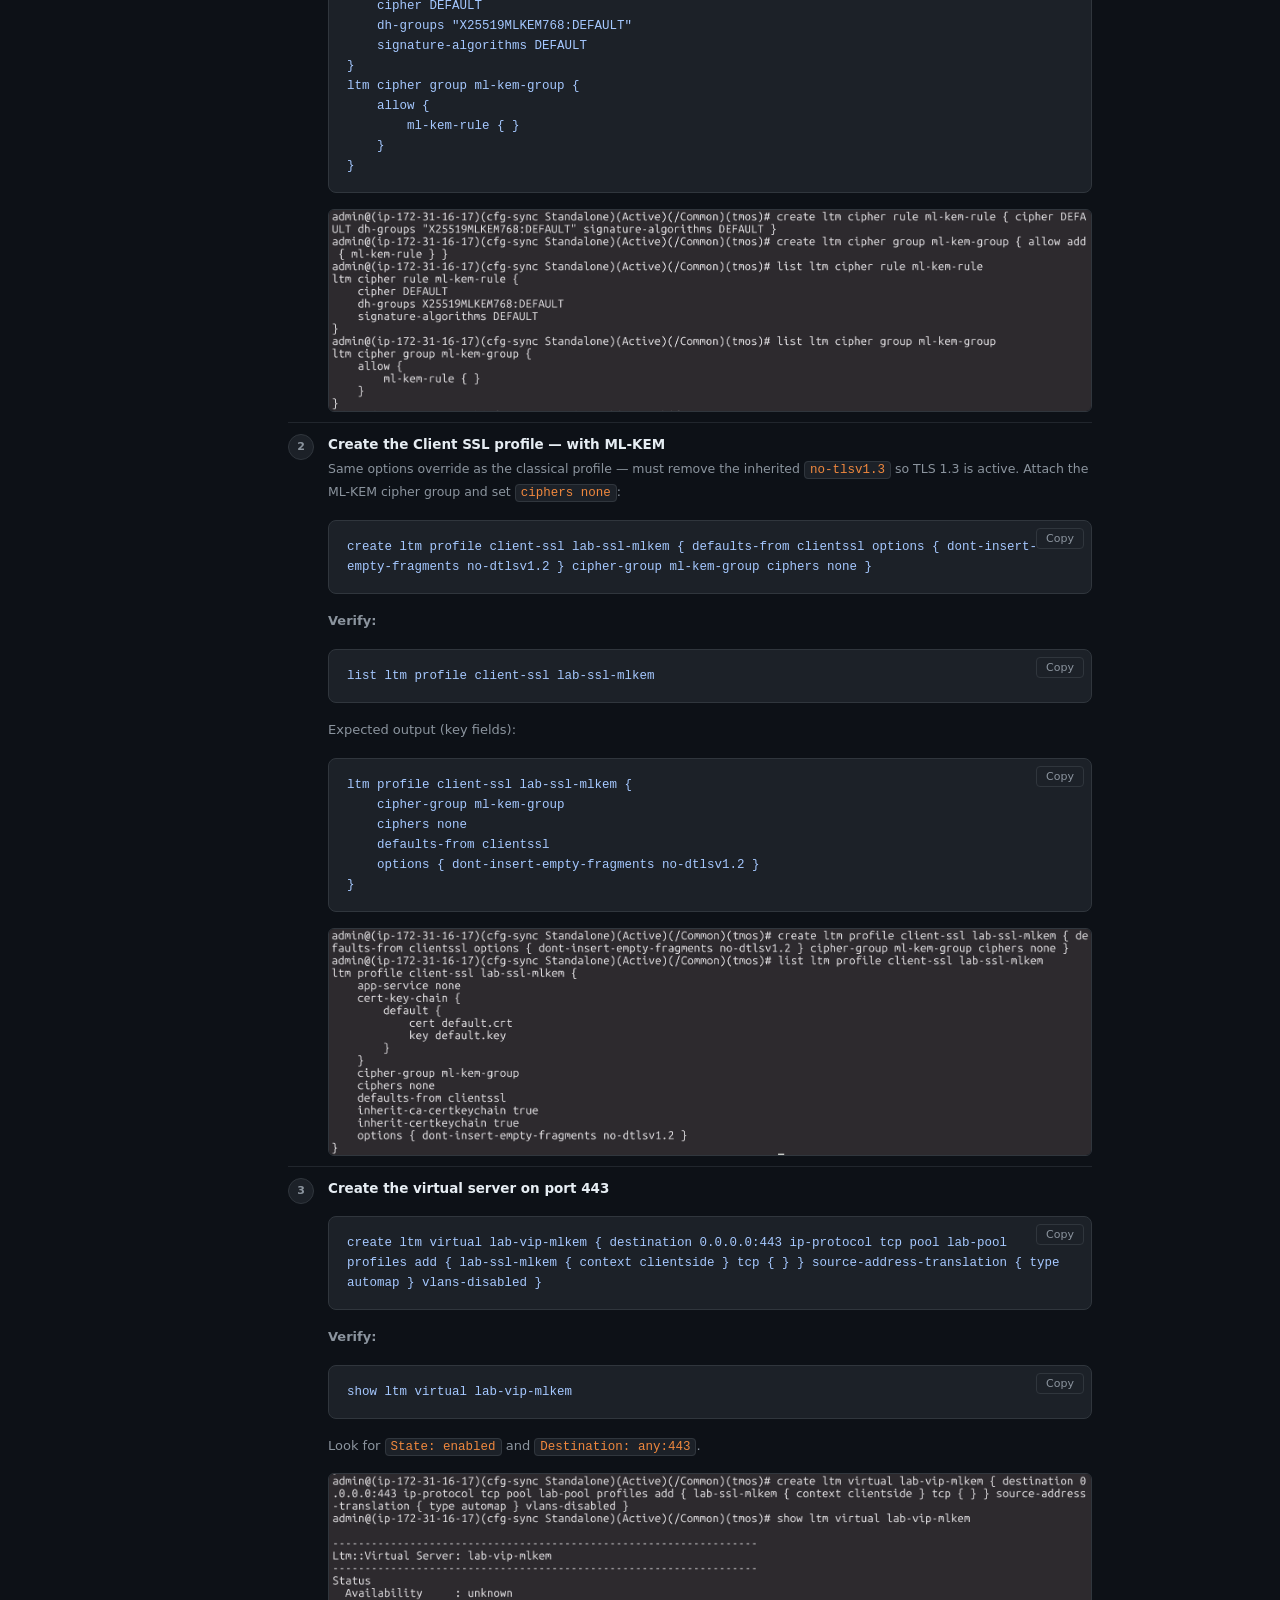
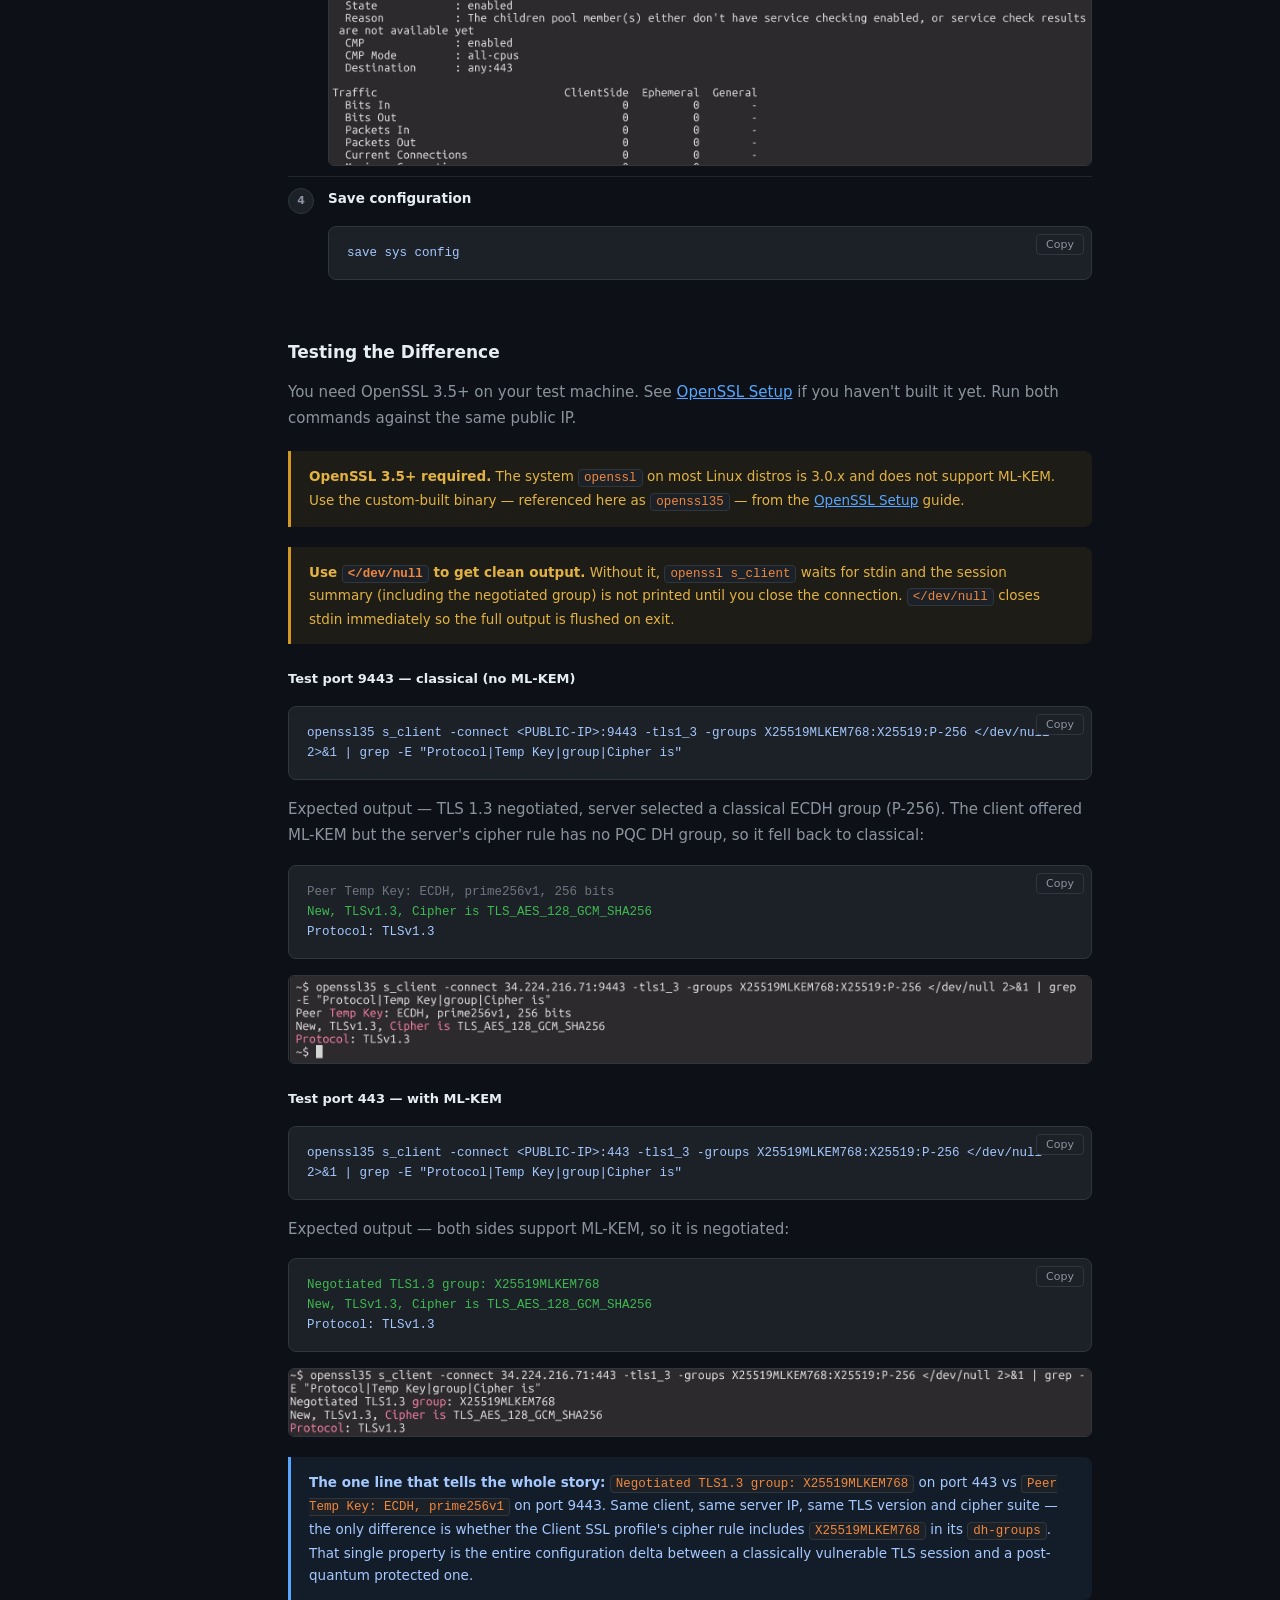
==== commit 4b6b51f3: "Reorganize F5 lab into 3 parts with dedicated nav group Split f5-aws-lab.html into three labeled sec" ====
--- a/docs/f5-aws-lab.html
+++ b/docs/f5-aws-lab.html
@@ -90,12 +90,22 @@
         <a href="non-http-protocols.html#grpc" class="nav-sub nav-sub-2">gRPC</a>
         <a href="non-http-protocols.html#mqtt" class="nav-sub nav-sub-2">MQTT</a>
 
+      </div>
+    </div>
+
+    <div class="nav-group">
+      <div class="nav-section">F5 ML-KEM Lab</div>
+      <div class="nav-group-items">
         <a href="f5-aws-lab.html" class="nav-page current">F5 ML-KEM Lab (AWS)</a>
+        <div class="nav-label">AWS Marketplace Setup</div>
         <a href="#launch-f5" class="nav-sub">Launch via Marketplace</a>
         <a href="#initial-config" class="nav-sub">Initial Config</a>
+        <div class="nav-label">Pre-17.5.1 · No ML-KEM</div>
+        <a href="#pre-17-5-1" class="nav-sub">Version Check &amp; Error</a>
+        <div class="nav-label">Post-17.5.1 · With ML-KEM</div>
         <a href="#vip-no-mlkem" class="nav-sub">VIP without ML-KEM</a>
         <a href="#vip-with-mlkem" class="nav-sub">VIP with ML-KEM</a>
-        <a href="#test" class="nav-sub">Testing the Difference</a>
+        <a href="#test" class="nav-sub">Testing</a>
       </div>
     </div>
   </nav>
@@ -116,7 +126,8 @@
   <div class="callout callout-yellow">
     <strong>Version requirement:</strong> ML-KEM on F5 BIG-IP requires TMOS 17.5.1 or later.
     Earlier versions do not support <code>X25519MLKEM768</code> as a DH group in cipher rules.
-    Confirm the AMI version before launching.
+    See <a href="#pre-17-5-1" style="color:var(--yellow);">Part 2</a> for a live demonstration
+    of the tmsh validation error on 17.1.3.1.
   </div>
 
   <!-- ── What this lab sets up ─────────────────────────────────────── -->
@@ -178,6 +189,12 @@
     </table>
   </div>
 
+  <!-- ── Part 1 ────────────────────────────────────────────────────── -->
+  <div class="part-header" id="f5-setup">
+    <span class="part-badge part-1">Part 1</span>
+    <span class="part-title">AWS Marketplace Setup</span>
+  </div>
+
   <!-- ── Launch F5 via Marketplace ─────────────────────────────────── -->
   <h3 id="launch-f5">Launch F5 BIG-IP via AWS Marketplace</h3>
 
@@ -432,6 +449,86 @@
         </div>
       </div>
     </div>
+  </div>
+
+  <!-- ── Part 2: Pre-17.5.1 ────────────────────────────────────────── -->
+  <div class="part-header" id="pre-17-5-1">
+    <span class="part-badge part-2">Part 2</span>
+    <span class="part-title">F5 Before 17.5.1 — No ML-KEM Support</span>
+  </div>
+
+  <p>
+    This section demonstrates what happens when you attempt ML-KEM configuration on a
+    BIG-IP running <strong>17.1.3.1</strong>. The goal is to make the version requirement
+    tangible: not just a documentation note, but a live tmsh validation failure that tells
+    you exactly why the version matters.
+  </p>
+  <p>
+    Launched from the same AWS Marketplace listing — the only difference is the
+    <strong>Version</strong> dropdown is set to <code>17.1.3.1-0.0.6</code> instead of 17.5.1.
+  </p>
+
+  <div class="step-list">
+    <div class="step">
+      <div class="step-num">1</div>
+      <div class="step-content">
+        <div class="step-title">Select version 17.1.3.1 in the Marketplace launcher</div>
+        <div class="step-body">
+          On the <strong>Launch from EC2</strong> configuration page, open the
+          <strong>Version</strong> dropdown and select
+          <code>17.1.3.1-0.0.6 (Jan 22, 2026)</code>. Everything else — instance type,
+          security group, key pair — is identical to the Part 1 setup.
+          <img src="static/f5-bigip-setup/23_AWS%20Marketplace%20_%20Global.png"
+               alt="AWS Marketplace launch page with version dropdown set to 17.1.3.1-0.0.6"
+               style="max-width:100%;border:1px solid var(--border);border-radius:6px;margin-top:10px;display:block;">
+        </div>
+      </div>
+    </div>
+
+    <div class="step">
+      <div class="step-num">2</div>
+      <div class="step-content">
+        <div class="step-title">Confirm the version via tmsh</div>
+        <div class="step-body">
+          After the instance boots, SSH in and run:
+<pre>show sys version</pre>
+          <p style="margin-top:8px;color:var(--text-muted);font-size:13px;">Confirm <code>Version 17.1.3.1</code> before proceeding.</p>
+          <img src="static/f5-bigip-setup/24_AWS%20Marketplace%20_%20Global.png"
+               alt="show sys version output confirming BIG-IP 17.1.3.1 build 0.0.6"
+               style="max-width:100%;border:1px solid var(--border);border-radius:6px;margin-top:10px;display:block;">
+        </div>
+      </div>
+    </div>
+
+    <div class="step">
+      <div class="step-num">3</div>
+      <div class="step-content">
+        <div class="step-title">Attempt the ML-KEM cipher rule — tmsh rejects it</div>
+        <div class="step-body">
+          Run the exact same command used in Part 3 to create the ML-KEM cipher rule:
+<pre>create ltm cipher rule ml-kem-rule { cipher DEFAULT dh-groups "X25519MLKEM768:DEFAULT" signature-algorithms DEFAULT }</pre>
+          <p style="margin-top:8px;color:var(--text-muted);font-size:13px;">tmsh rejects it immediately — no object is created:</p>
+<pre><span class="comment">01071d2a:3: Cipher rule (/Common/ml-kem-rule): 'X25519MLKEM768' is not a valid DH Groups.</span></pre>
+          <img src="static/f5-bigip-setup/25_AWS%20Marketplace%20_%20Global.png"
+               alt="tmsh error on 17.1.3.1: X25519MLKEM768 is not a valid DH Groups"
+               style="max-width:100%;border:1px solid var(--border);border-radius:6px;margin-top:10px;display:block;">
+        </div>
+      </div>
+    </div>
+  </div>
+
+  <div class="callout callout-red">
+    <strong>17.1.x does not know X25519MLKEM768.</strong>
+    The DH group was introduced in 17.5.1. On any earlier version the tmsh object model
+    does not include it as a valid value, so cipher rule creation fails at validation —
+    nothing is written and no VIP can be built on top of it. Upgrading to 17.5.1 or later
+    is the only path to enabling post-quantum key exchange on F5 BIG-IP.
+  </div>
+
+  <!-- ── Part 3 ────────────────────────────────────────────────────── -->
+  <div class="part-header" id="post-17-5-1">
+    <span class="part-badge part-3">Part 3</span>
+    <span class="part-title">F5 17.5.1+ — ML-KEM Configured</span>
   </div>
 
   <!-- ── VIP without ML-KEM ────────────────────────────────────────── -->
@@ -713,7 +810,7 @@
 </main>
 
 <script>
-  const sections = document.querySelectorAll('h3[id]');
+  const sections = document.querySelectorAll('h3[id], .part-header[id]');
   const navLinks = document.querySelectorAll('.sidebar a.nav-sub');
   const observer = new IntersectionObserver(entries => {
     entries.forEach(entry => {
--- a/docs/static/style.css
+++ b/docs/static/style.css
@@ -168,12 +168,44 @@
   font-size: 11.5px;
 }
 
+/* Category labels within a nav group (non-clickable section dividers) */
+.nav-label {
+  padding: 8px 20px 2px;
+  font-size: 10px;
+  font-weight: 700;
+  text-transform: uppercase;
+  letter-spacing: 0.08em;
+  color: var(--blue);
+  margin-top: 4px;
+}
+
+/* Part dividers on lab pages */
+.part-header {
+  display: flex;
+  align-items: center;
+  gap: 14px;
+  margin: 48px 0 20px;
+  padding-bottom: 14px;
+  border-bottom: 2px solid var(--border);
+}
+.part-title { font-size: 19px; font-weight: 700; color: var(--text); }
+.part-badge {
+  font-size: 10px; font-weight: 700;
+  text-transform: uppercase; letter-spacing: 0.08em;
+  padding: 4px 12px; border-radius: 14px; white-space: nowrap;
+}
+.part-1 { background: rgba(88,166,255,0.15);  color: var(--blue);  border: 1px solid rgba(88,166,255,0.3); }
+.part-2 { background: rgba(248,81,73,0.15);   color: var(--red);   border: 1px solid rgba(248,81,73,0.3); }
+.part-3 { background: rgba(63,185,80,0.15);   color: var(--green); border: 1px solid rgba(63,185,80,0.3); }
+
 /* ── Main content ────────────────────────────────────────────────── */
 main {
   margin-left: var(--sidebar-w);
   flex: 1;
+  min-width: 0;
   max-width: 900px;
   padding: 48px 48px 80px;
+  overflow-x: hidden;
 }
 
 /* ── Page header ─────────────────────────────────────────────────── */
@@ -280,7 +312,9 @@
   border: 1px solid var(--border);
   border-radius: var(--radius);
   padding: 16px 18px;
-  overflow-x: auto;
+  white-space: pre-wrap;
+  word-break: break-word;
+  overflow-wrap: break-word;
   color: #a5c8ff;
   line-height: 1.6;
   margin: 16px 0;
@@ -341,7 +375,7 @@
   font-size: 11px; font-weight: 700; color: var(--text-muted);
   flex-shrink: 0; margin-top: 1px;
 }
-.step-content { flex: 1; }
+.step-content { flex: 1; min-width: 0; }
 .step-title { font-size: 13.5px; font-weight: 600; color: var(--text); margin-bottom: 2px; }
 .step-body  { font-size: 12.5px; color: var(--text-muted); }
 
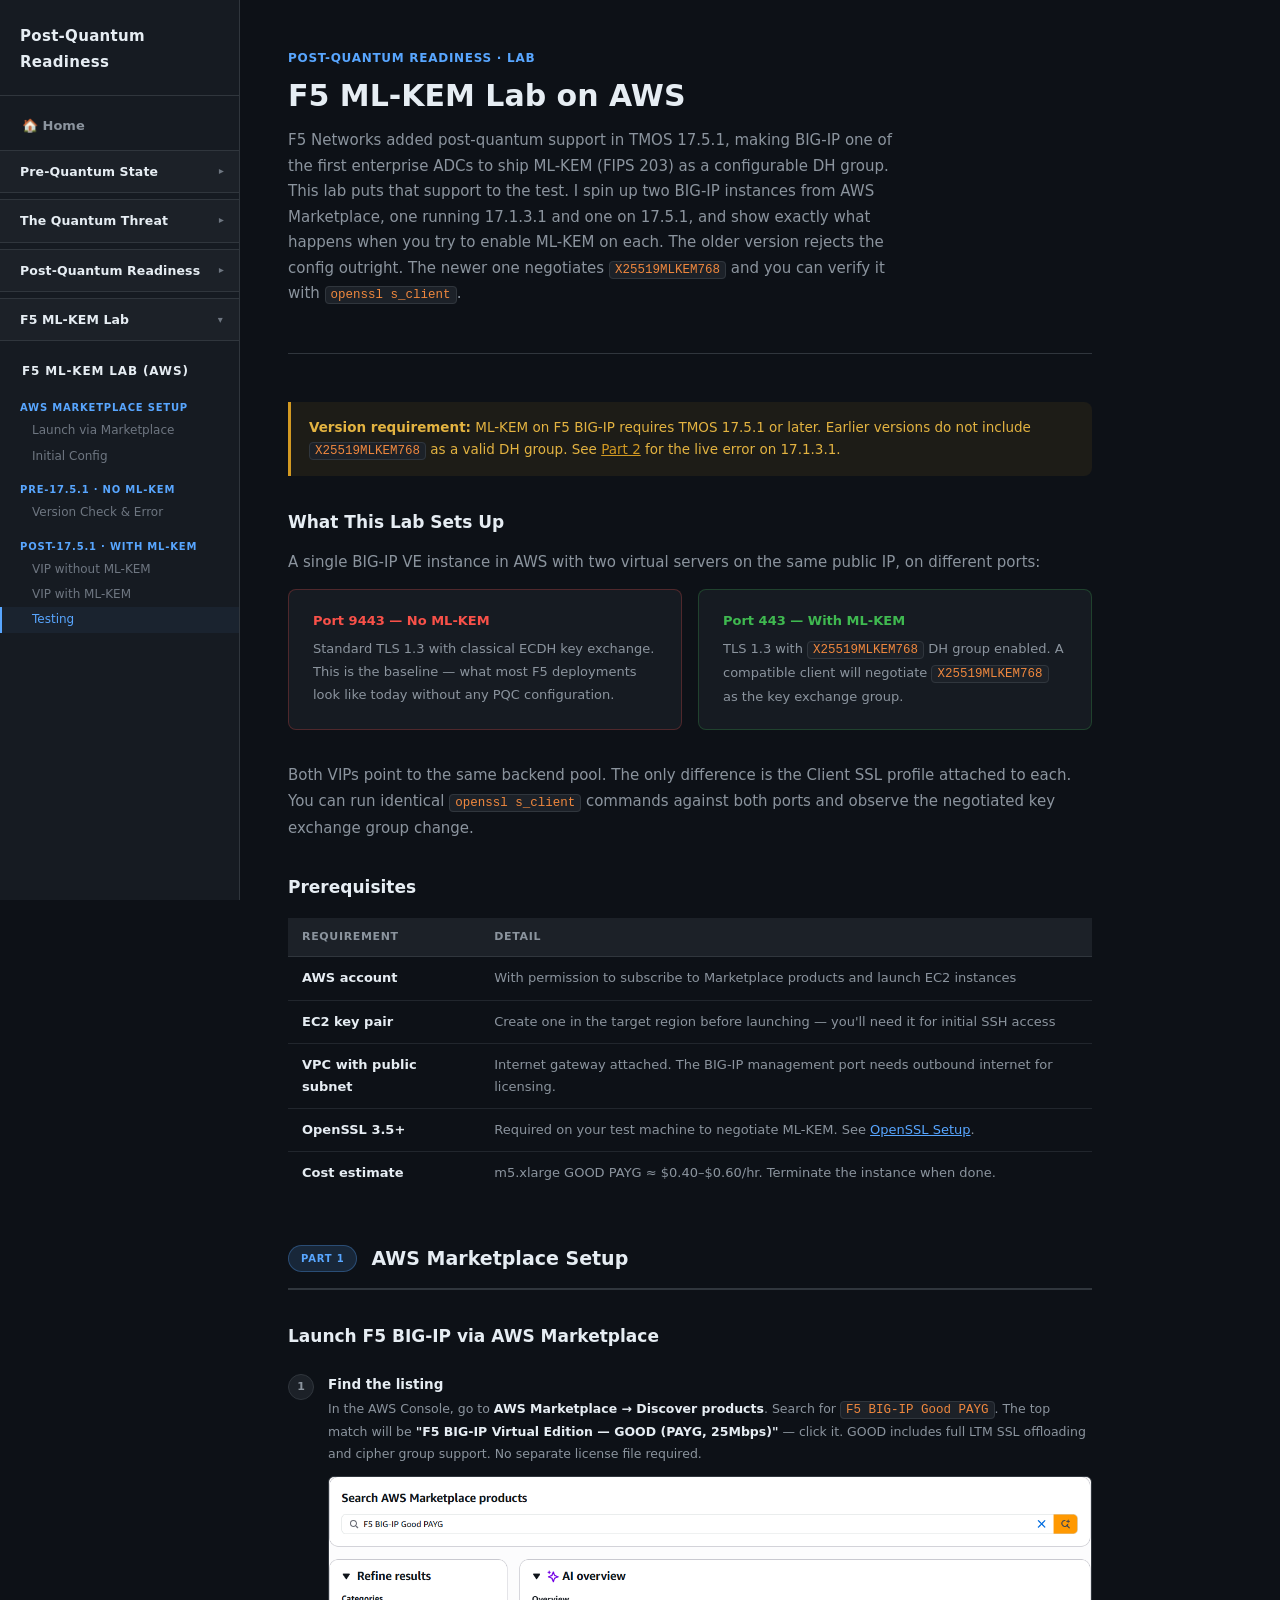
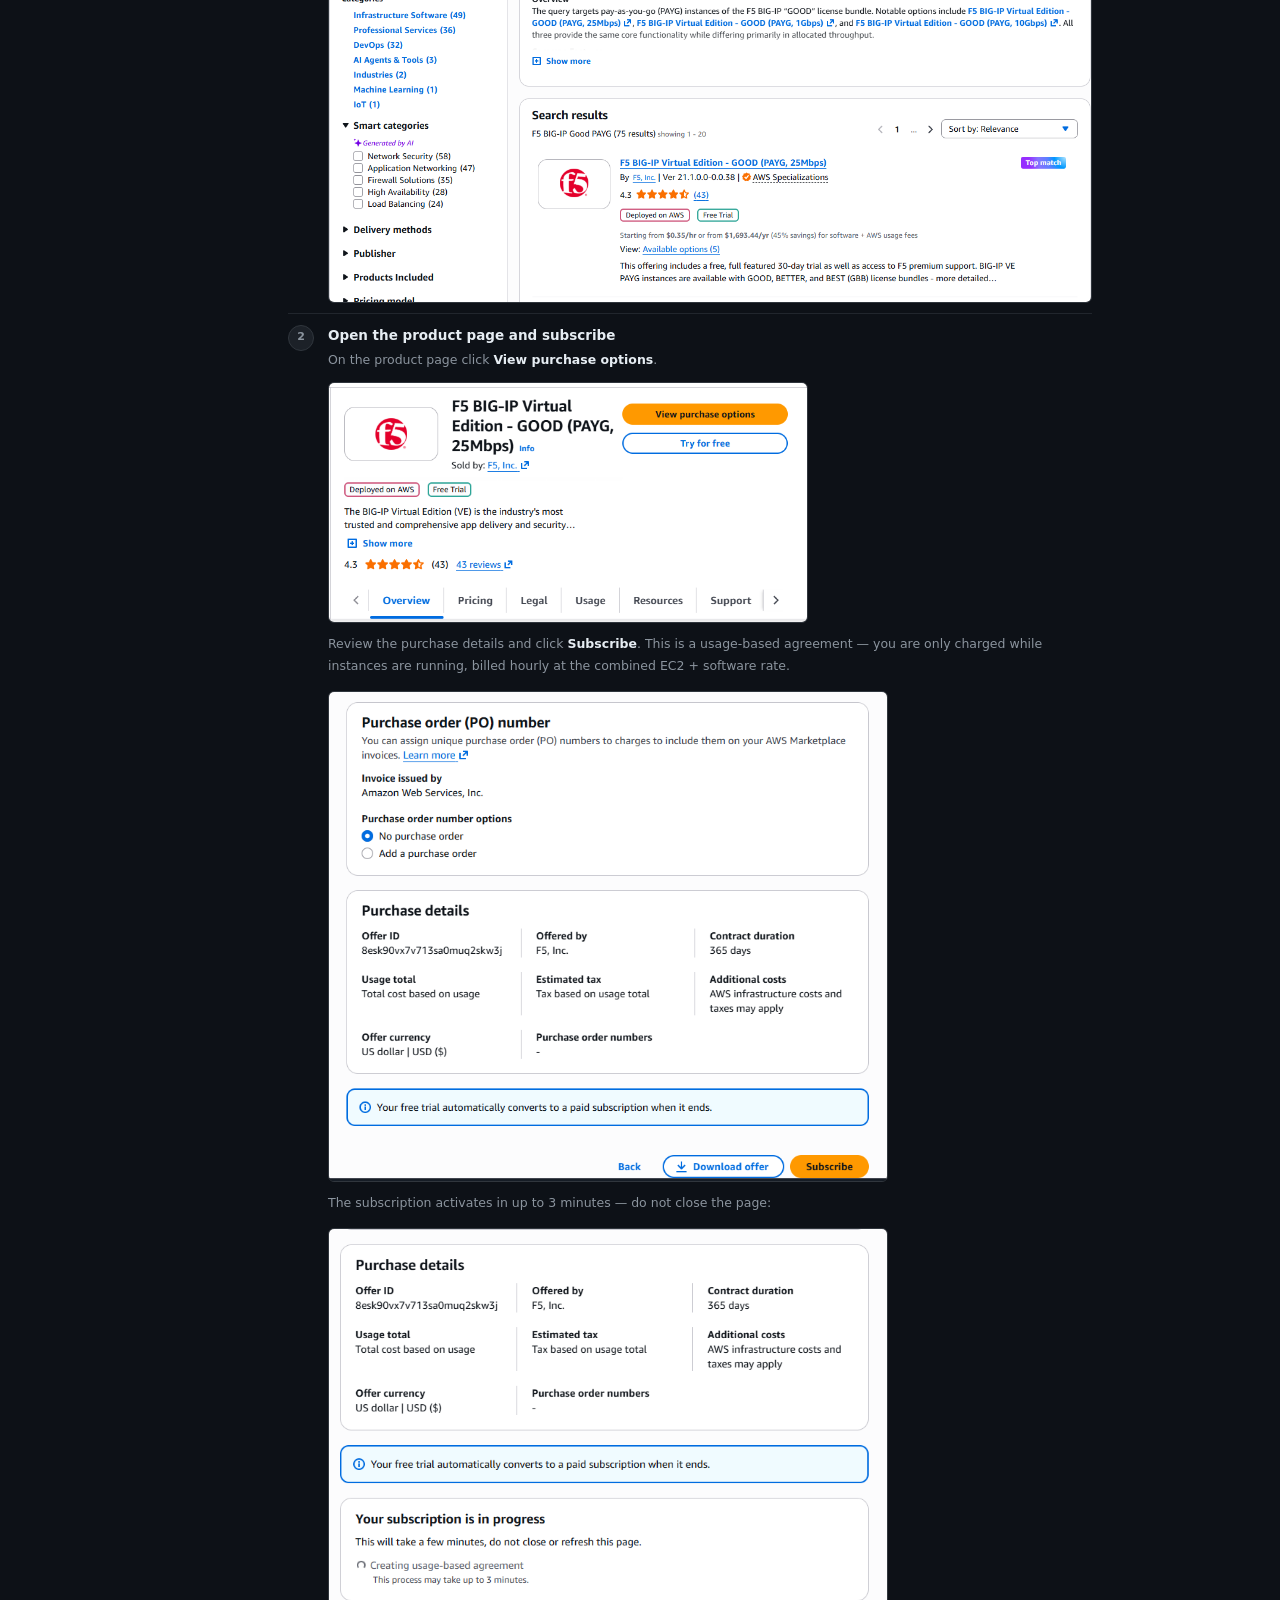
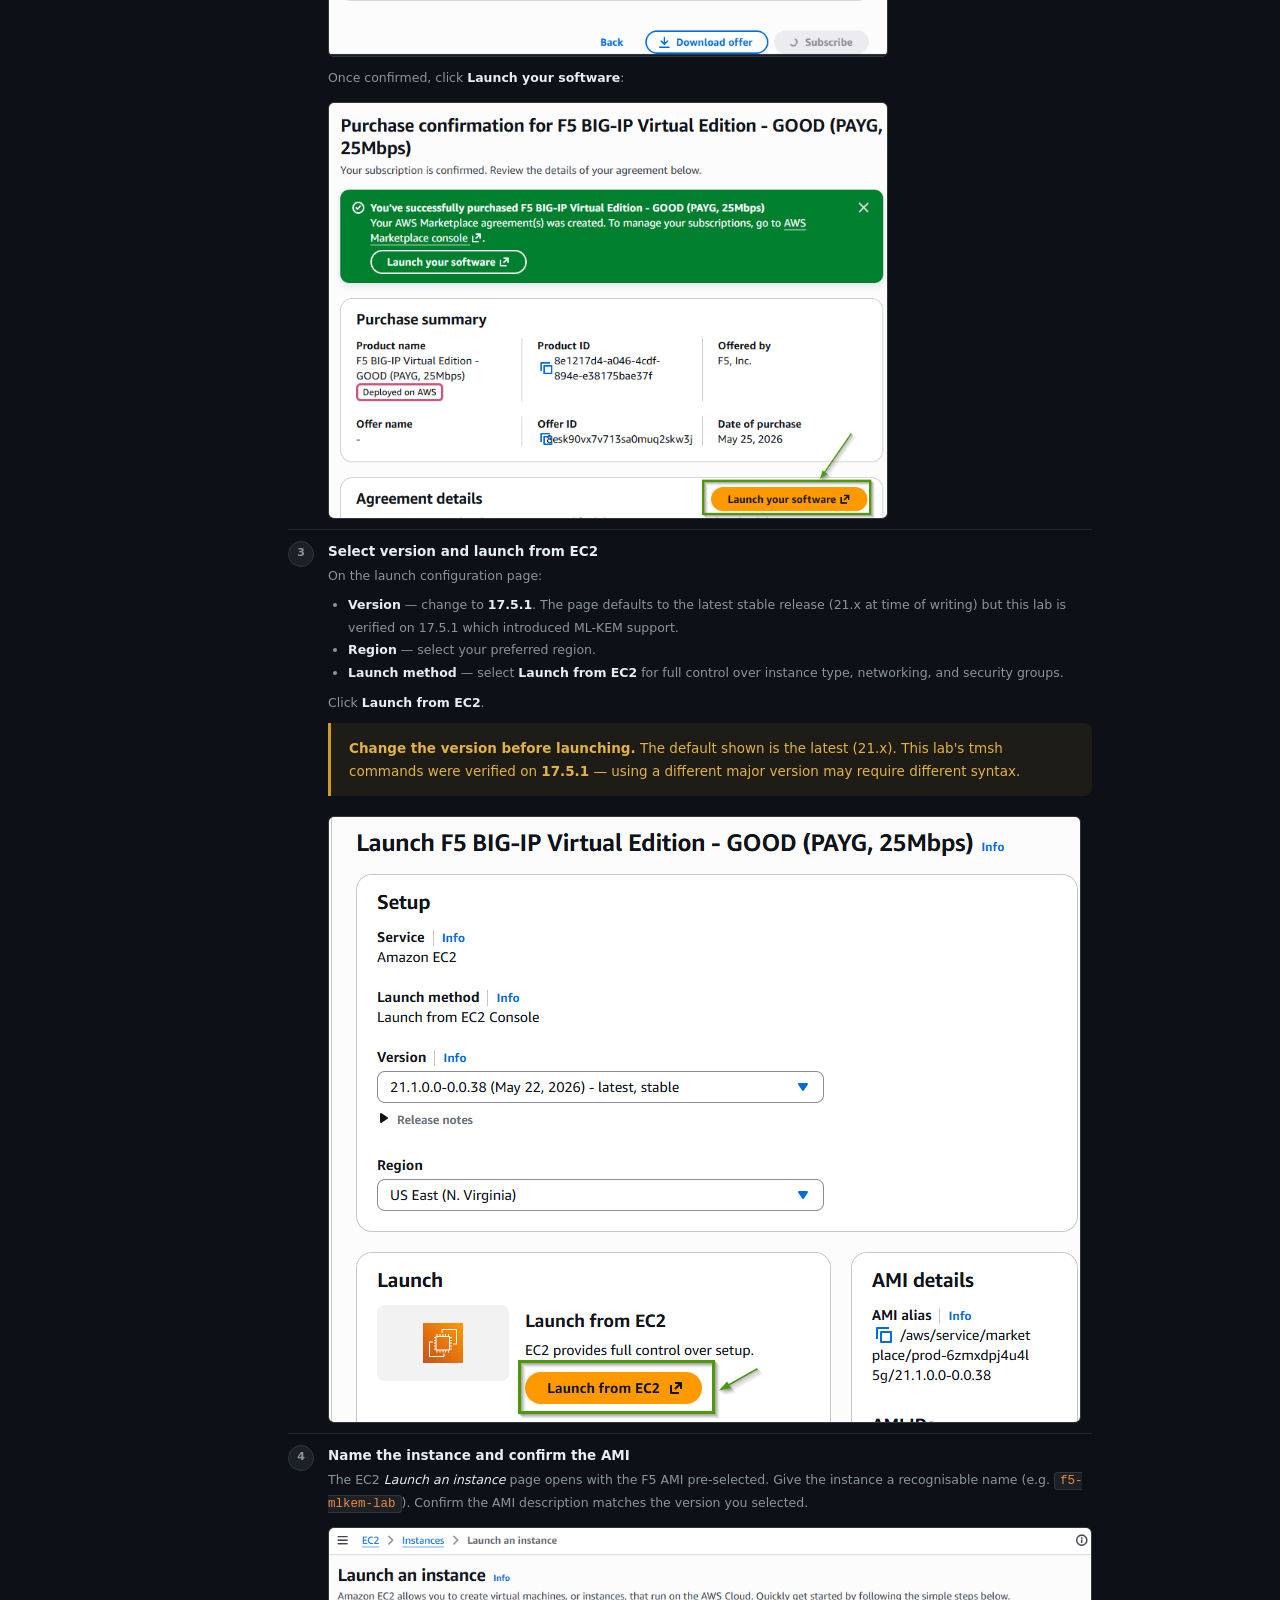
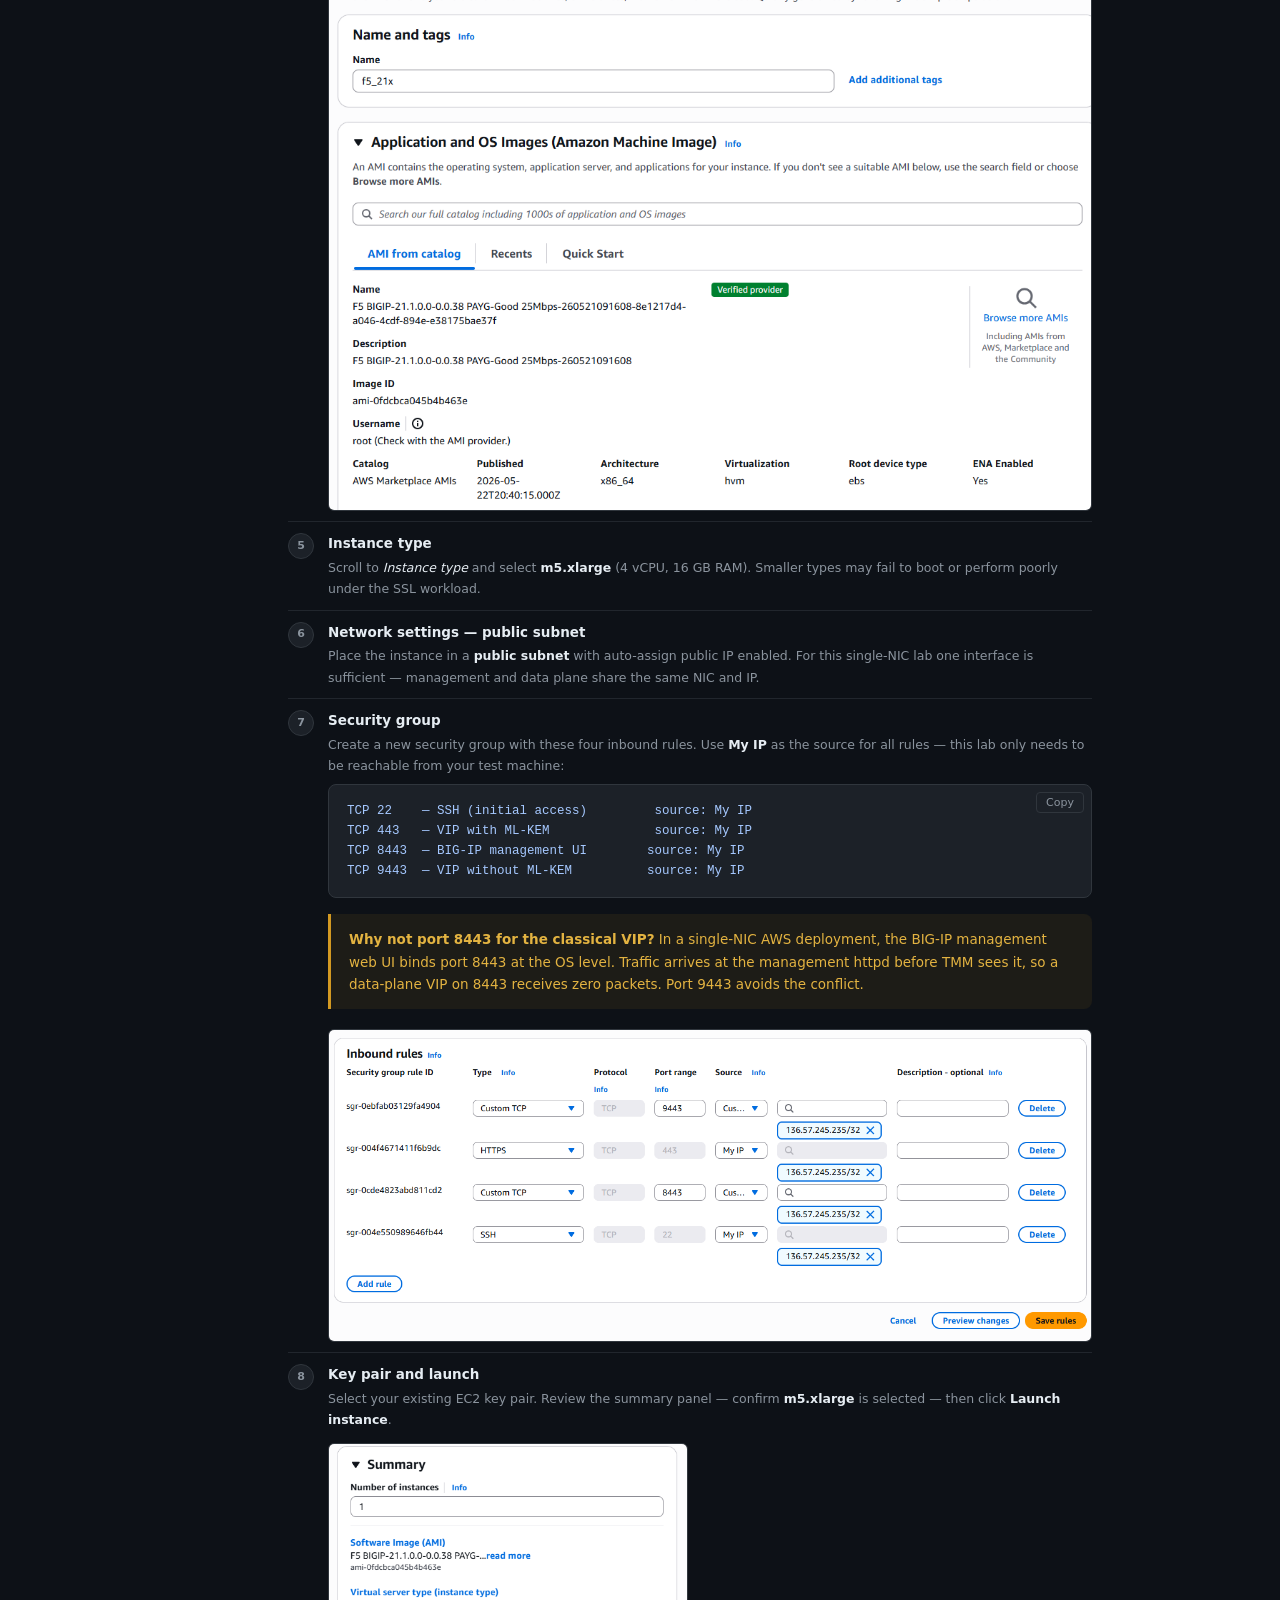
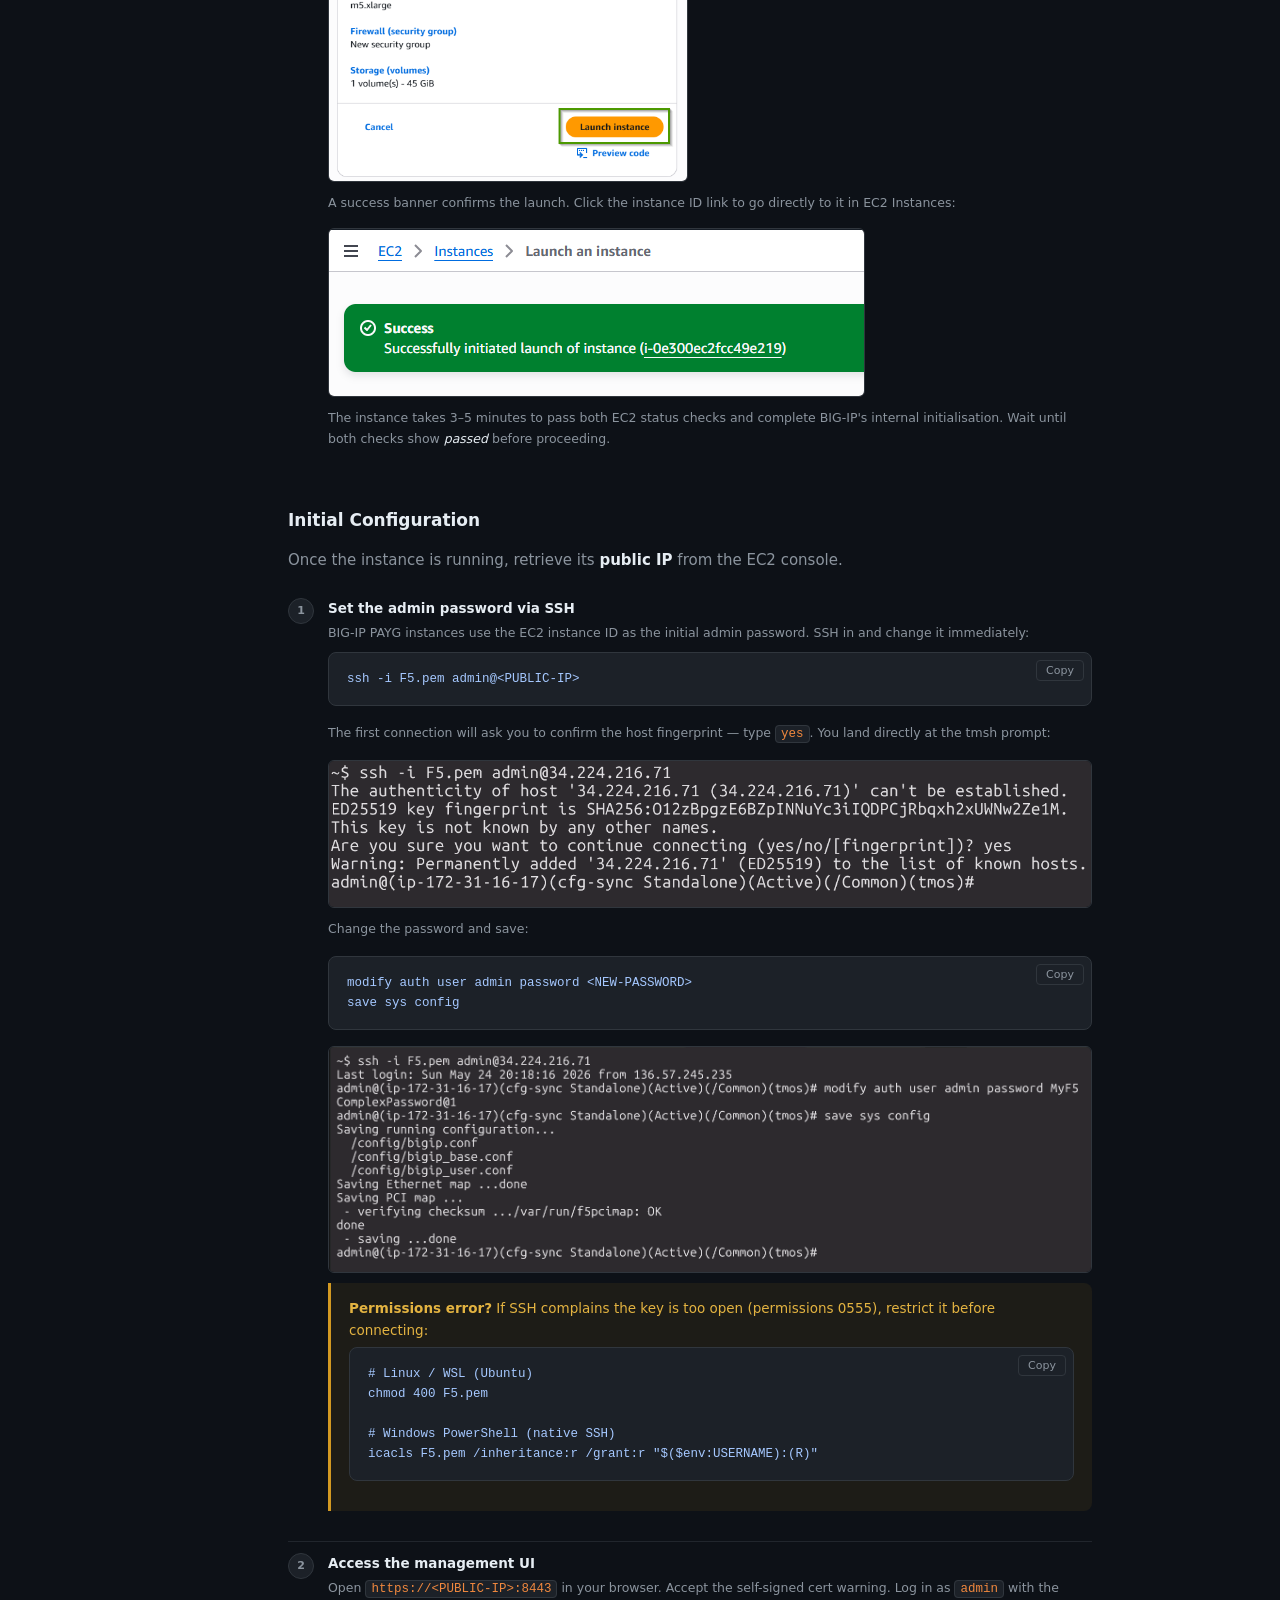
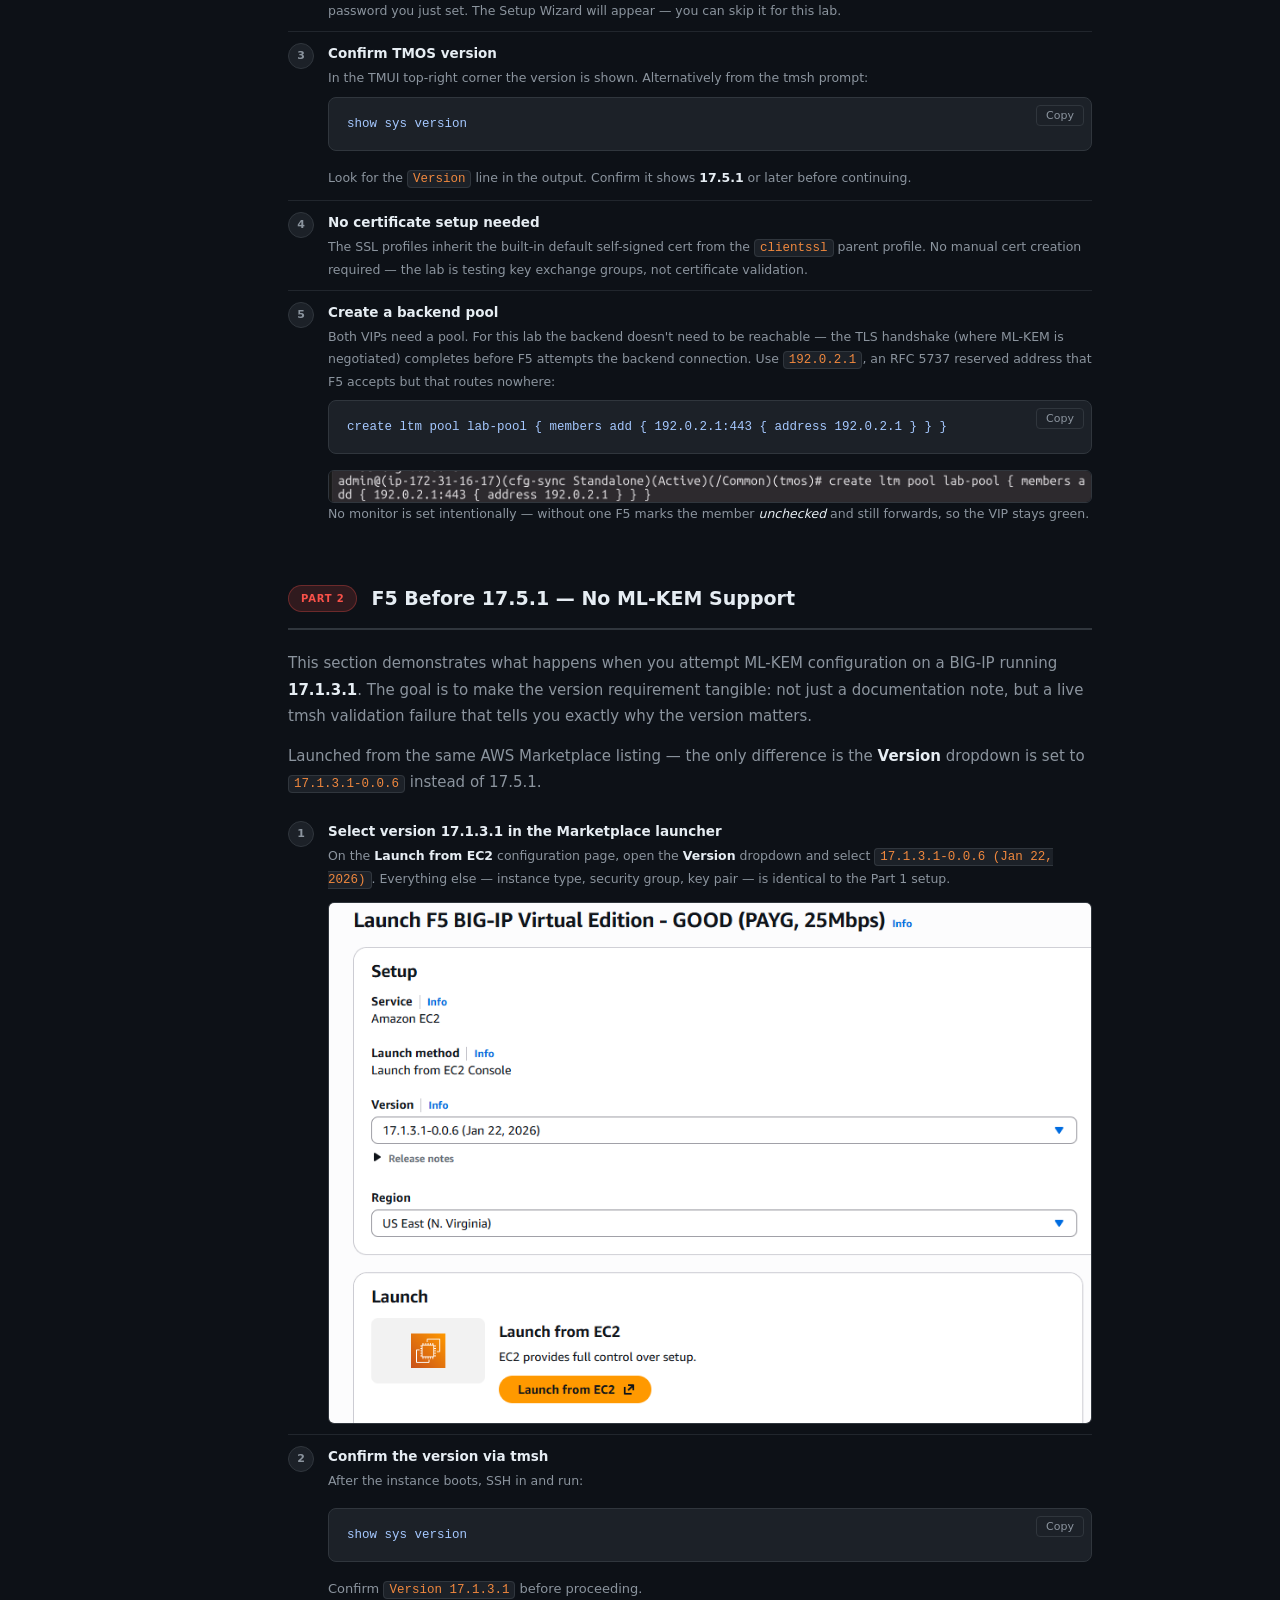
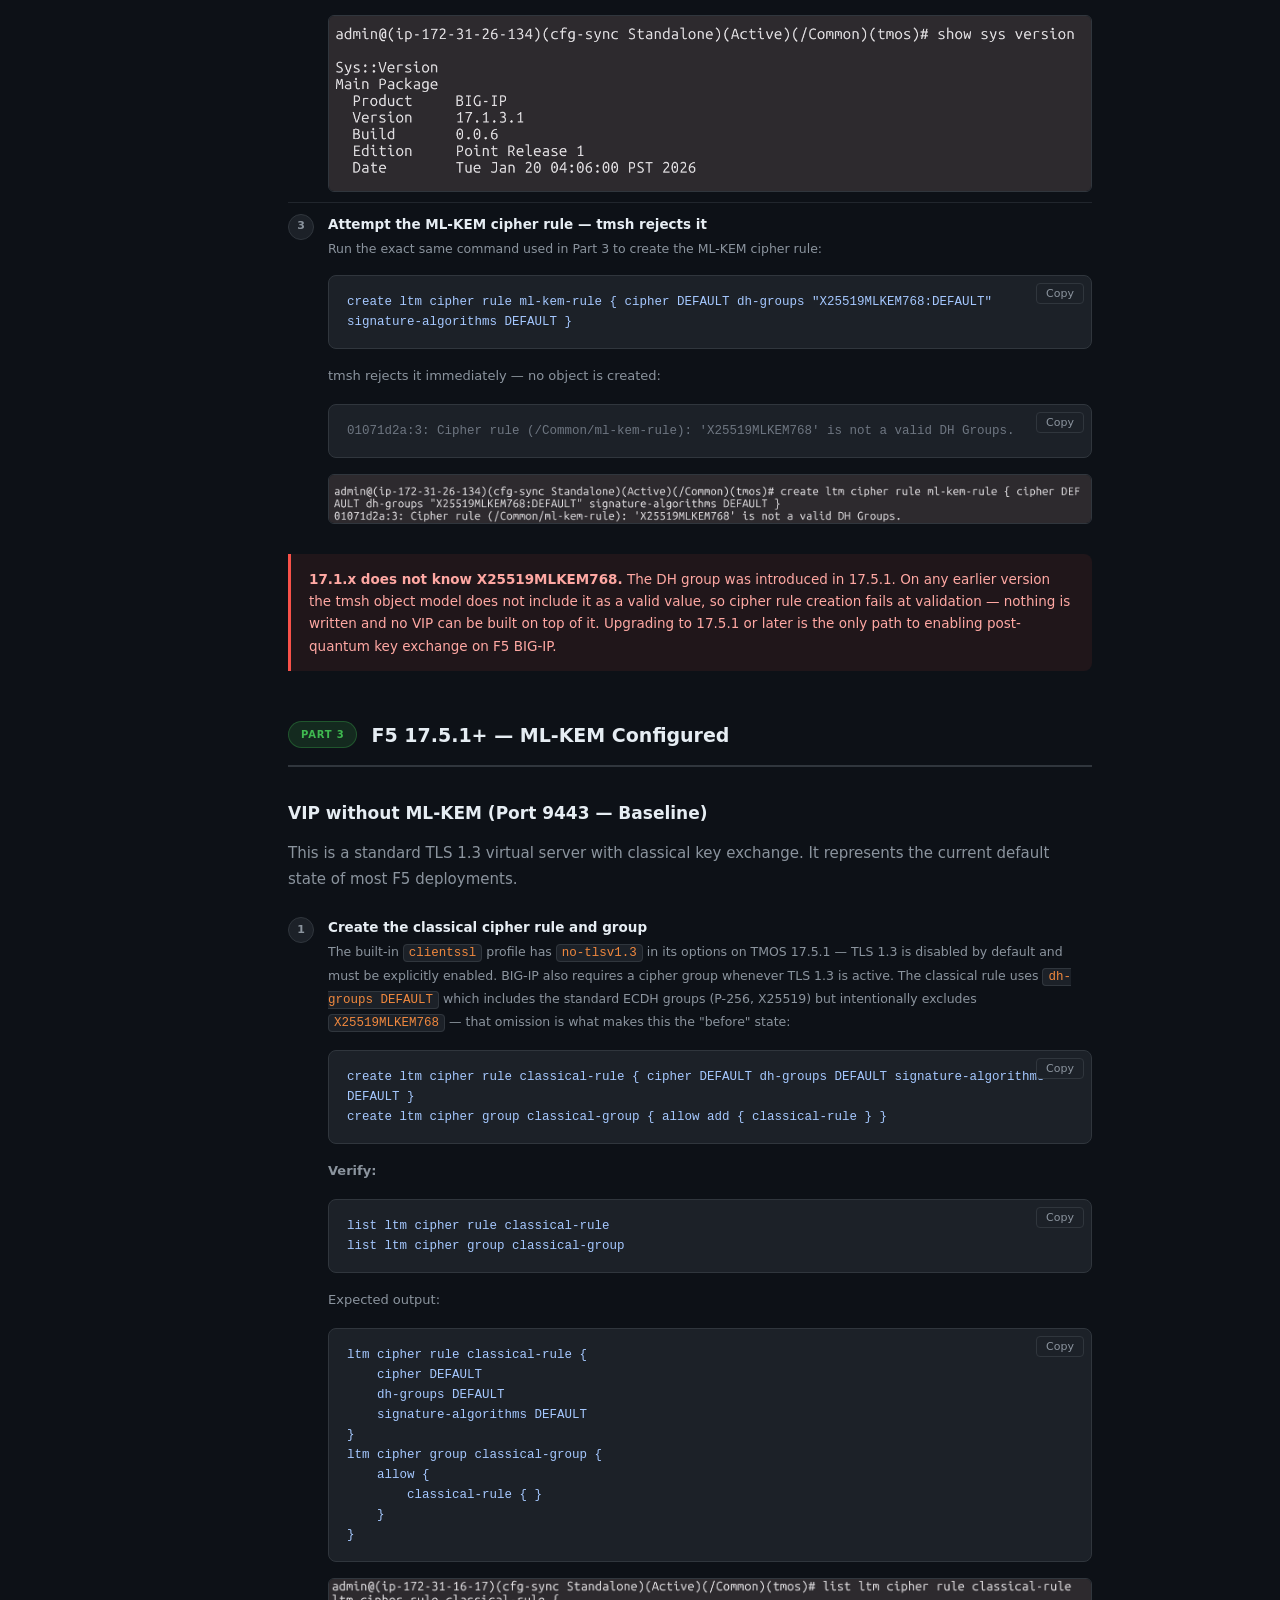
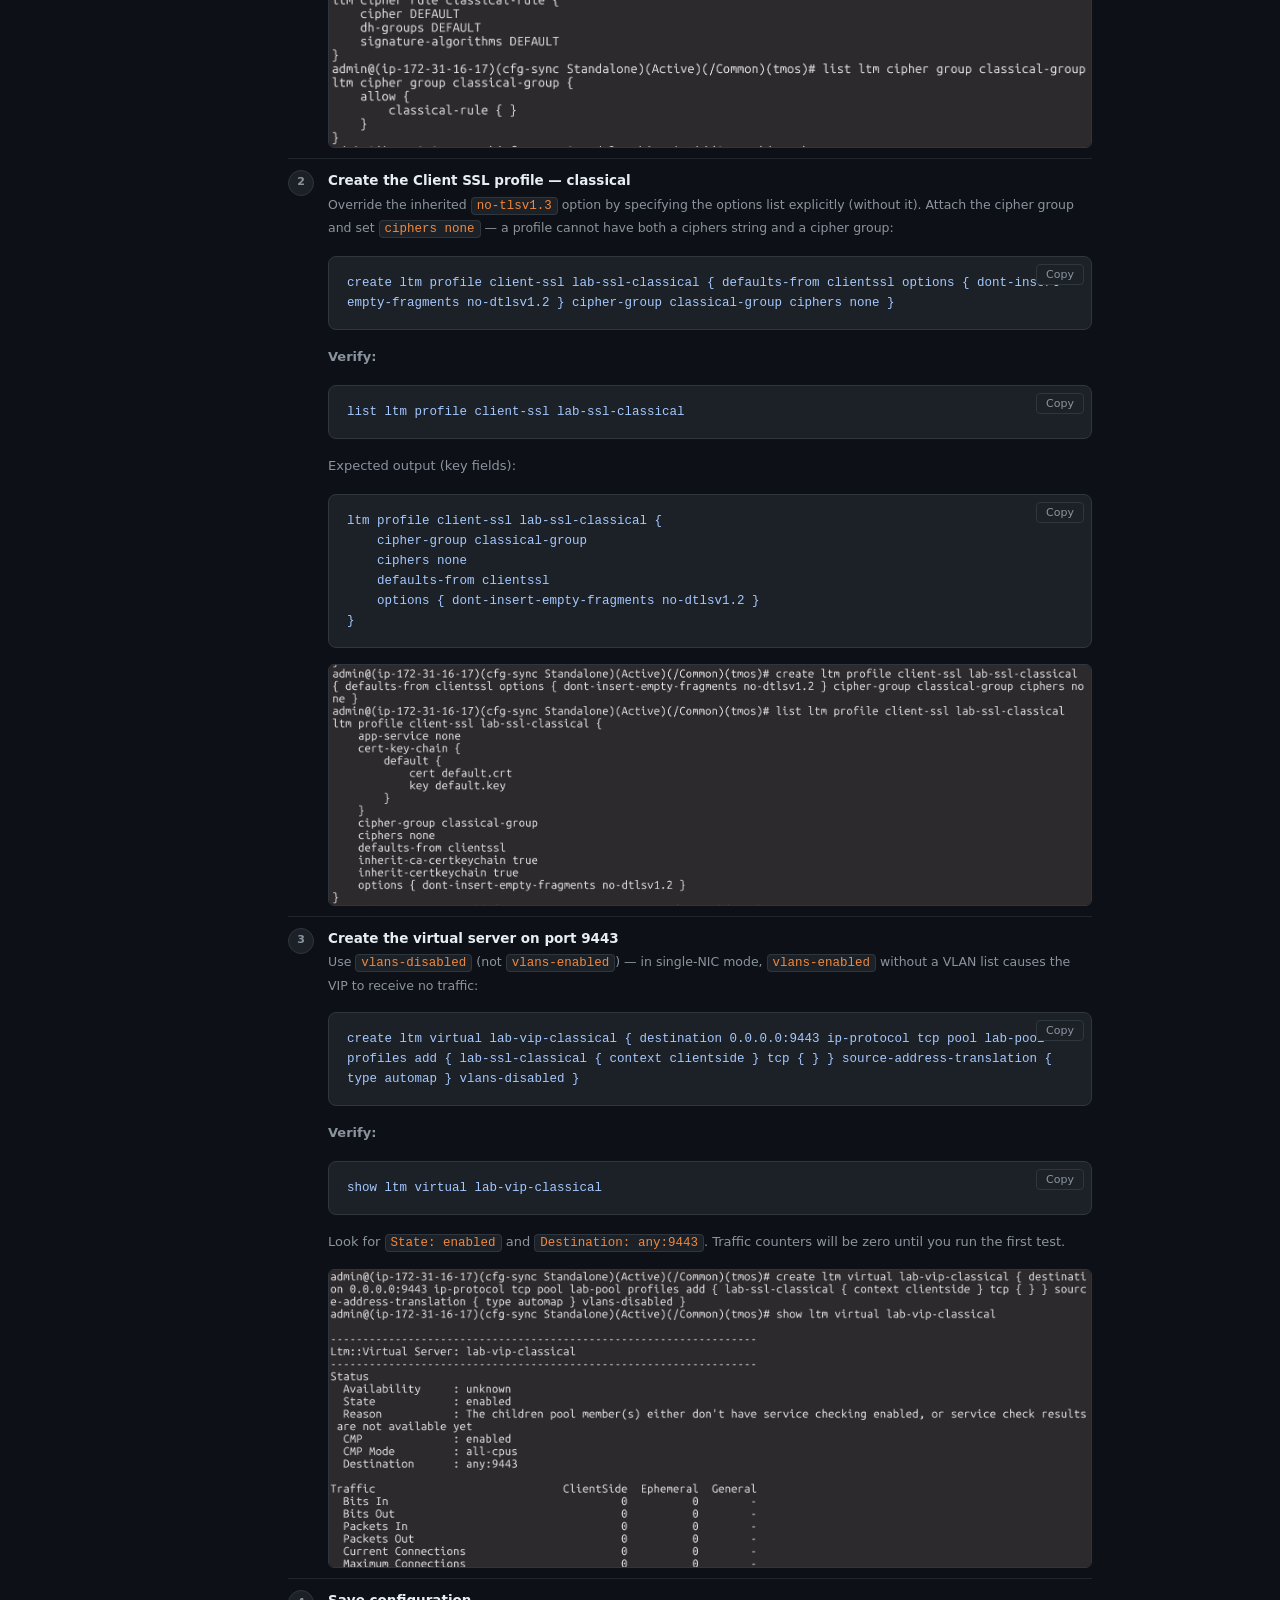
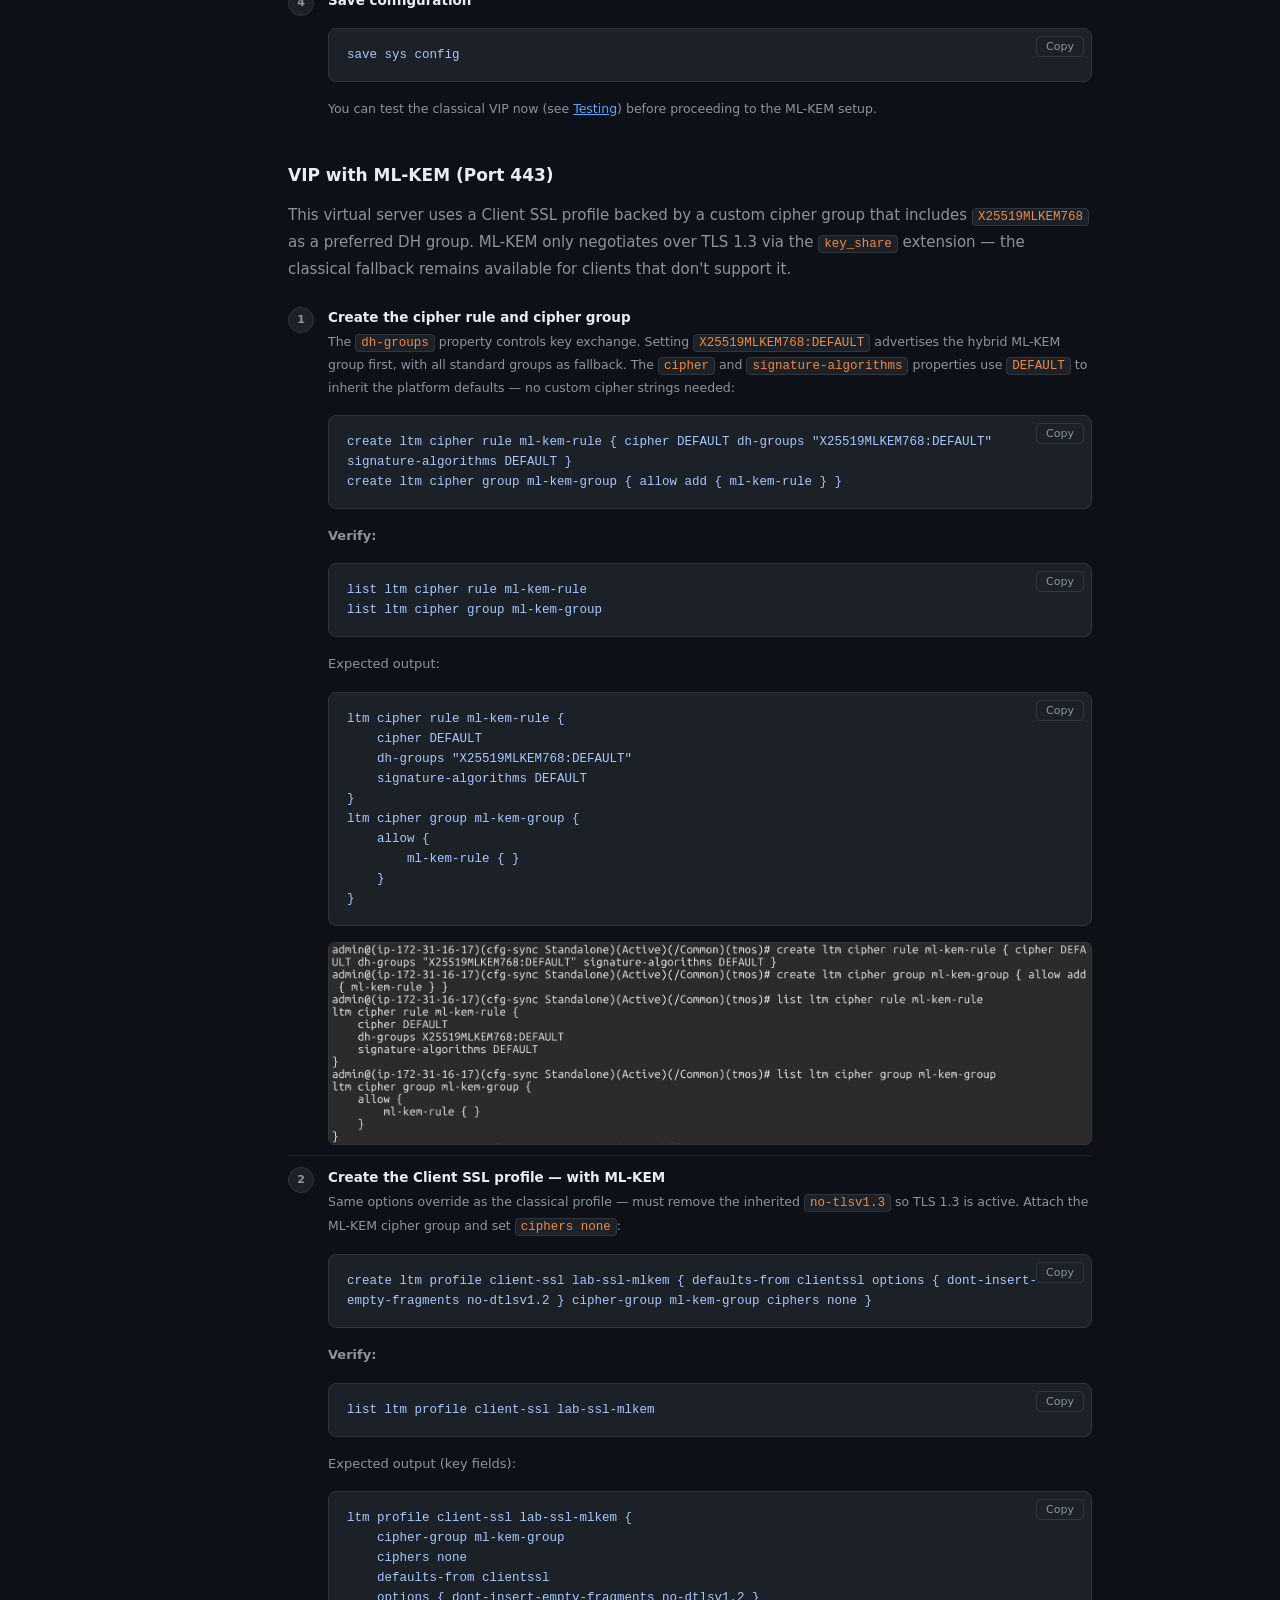
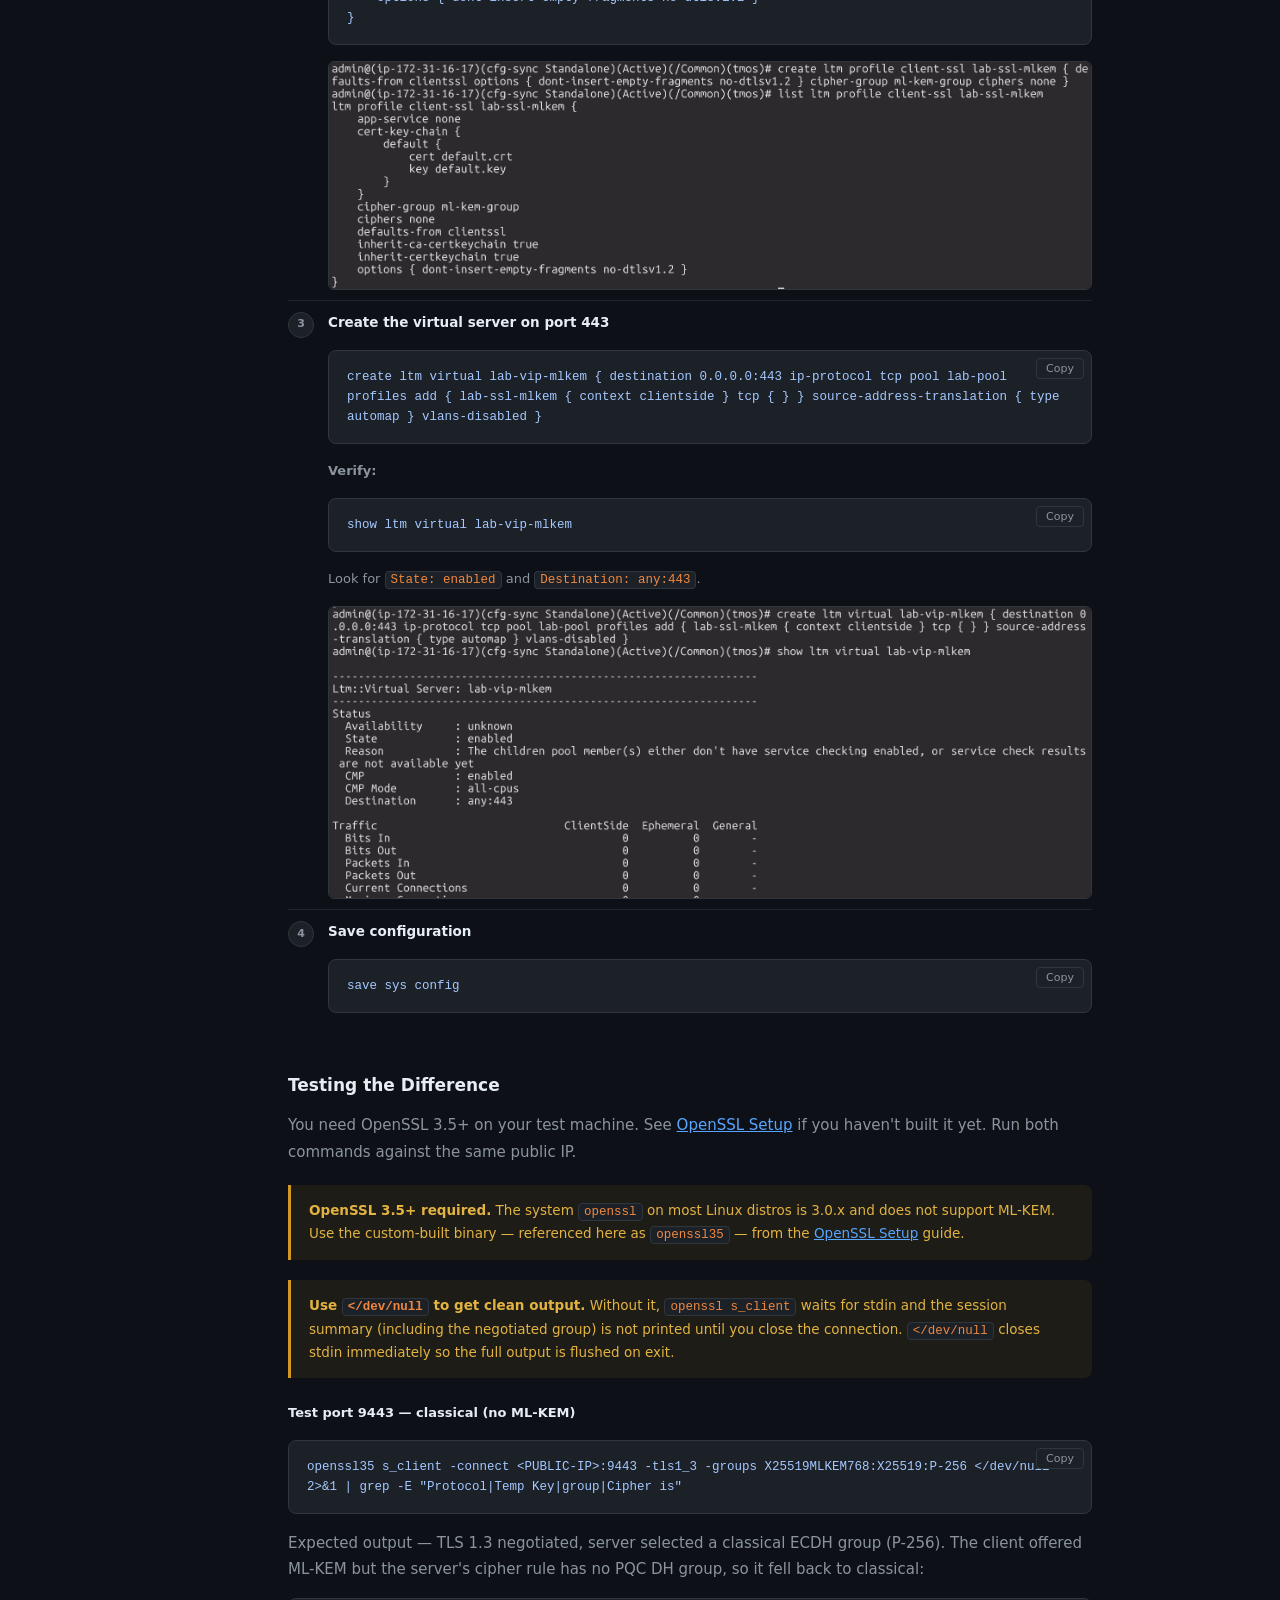
==== commit 6ef2c0c6: "Rewrite page subtitle to praise F5 17.5.1 ML-KEM support and clarify pre/post testing scope" ====
--- a/docs/f5-aws-lab.html
+++ b/docs/f5-aws-lab.html
@@ -116,18 +116,20 @@
     <div class="eyebrow">Post-Quantum Readiness · Lab</div>
     <h1>F5 ML-KEM Lab on AWS</h1>
     <p class="subtitle">
-      Spin up a BIG-IP instance via AWS Marketplace, configure two VIPs side by side —
-      one with ML-KEM enabled and one without — and verify the difference with
-      <code>openssl s_client</code>. The goal is a working before/after you can run
-      commands against yourself.
+      F5 Networks added post-quantum support in TMOS 17.5.1, making BIG-IP one of the
+      first enterprise ADCs to ship ML-KEM (FIPS 203) as a configurable DH group.
+      This lab puts that support to the test. I spin up two BIG-IP instances from AWS
+      Marketplace, one running 17.1.3.1 and one on 17.5.1, and show exactly what
+      happens when you try to enable ML-KEM on each. The older version rejects the
+      config outright. The newer one negotiates <code>X25519MLKEM768</code> and you
+      can verify it with <code>openssl s_client</code>.
     </p>
   </div>
 
   <div class="callout callout-yellow">
     <strong>Version requirement:</strong> ML-KEM on F5 BIG-IP requires TMOS 17.5.1 or later.
-    Earlier versions do not support <code>X25519MLKEM768</code> as a DH group in cipher rules.
-    See <a href="#pre-17-5-1" style="color:var(--yellow);">Part 2</a> for a live demonstration
-    of the tmsh validation error on 17.1.3.1.
+    Earlier versions do not include <code>X25519MLKEM768</code> as a valid DH group.
+    See <a href="#pre-17-5-1" style="color:var(--yellow);">Part 2</a> for the live error on 17.1.3.1.
   </div>
 
   <!-- ── What this lab sets up ─────────────────────────────────────── -->
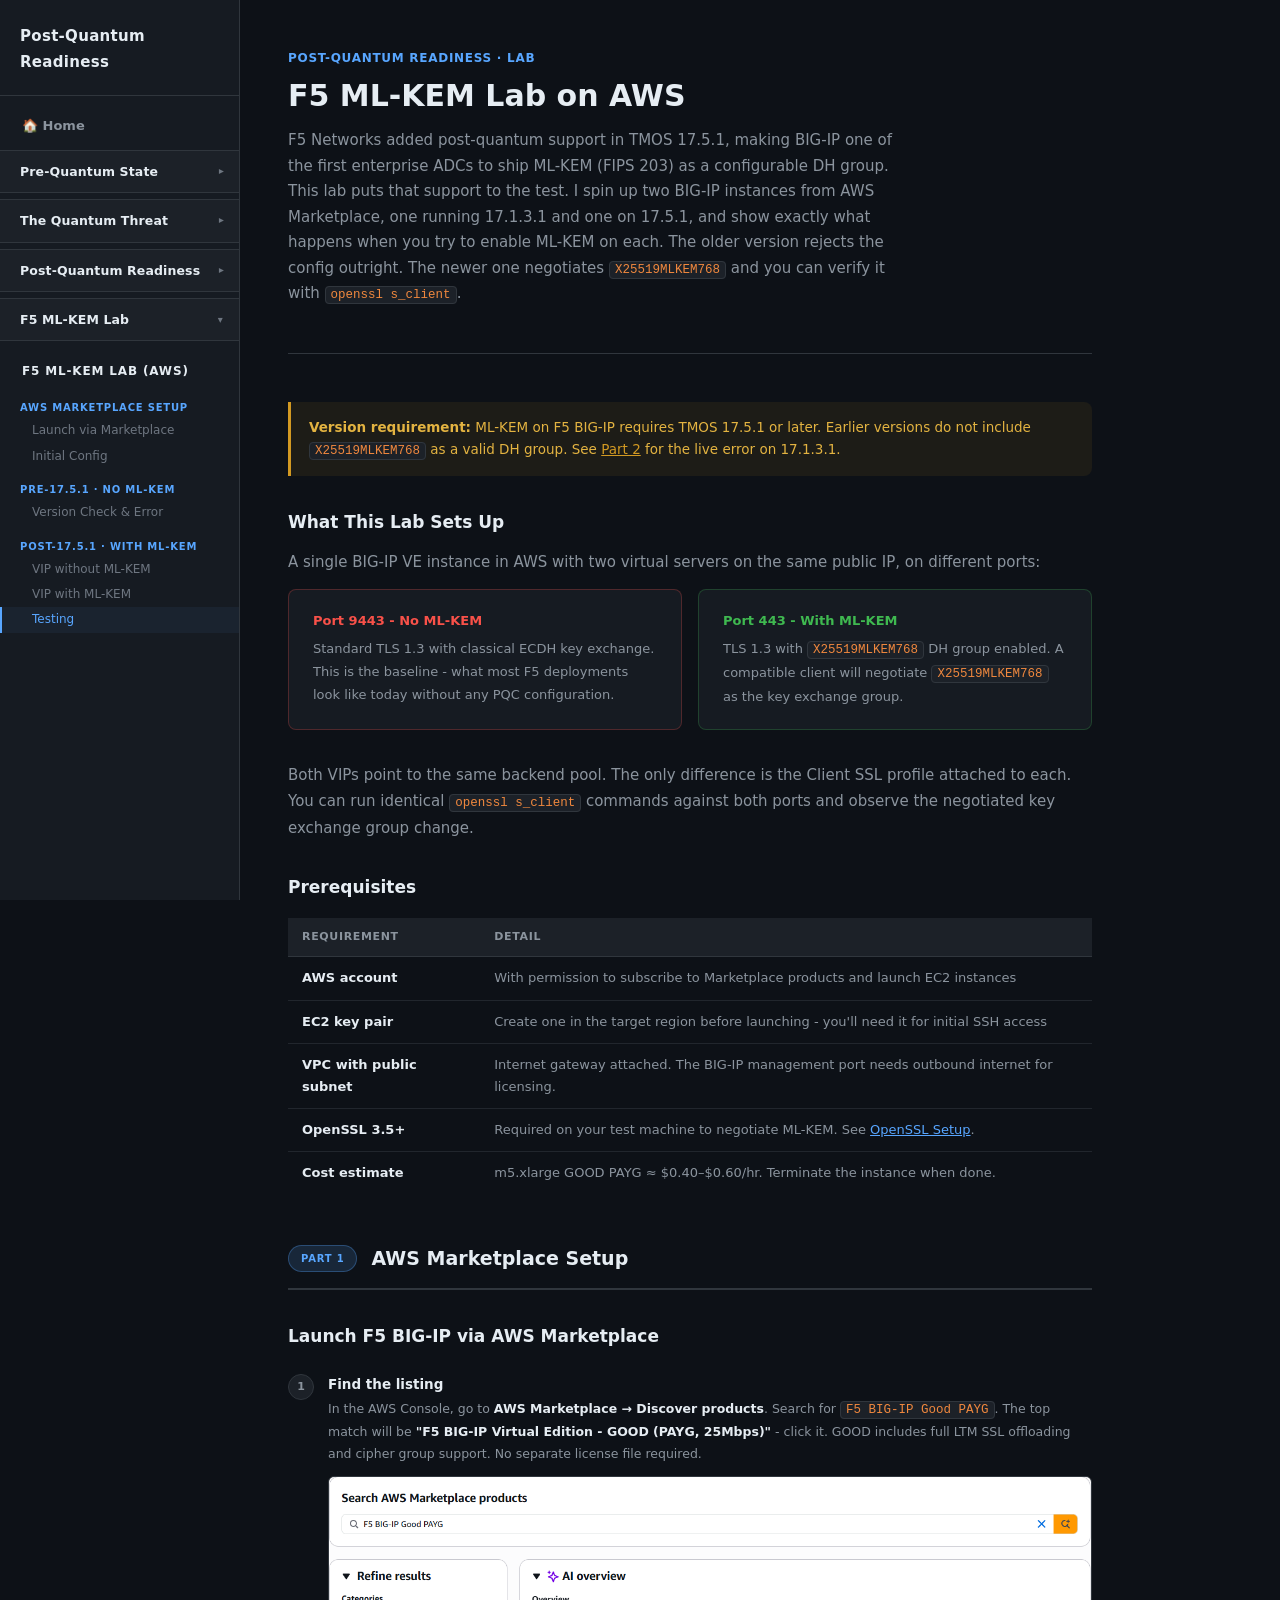
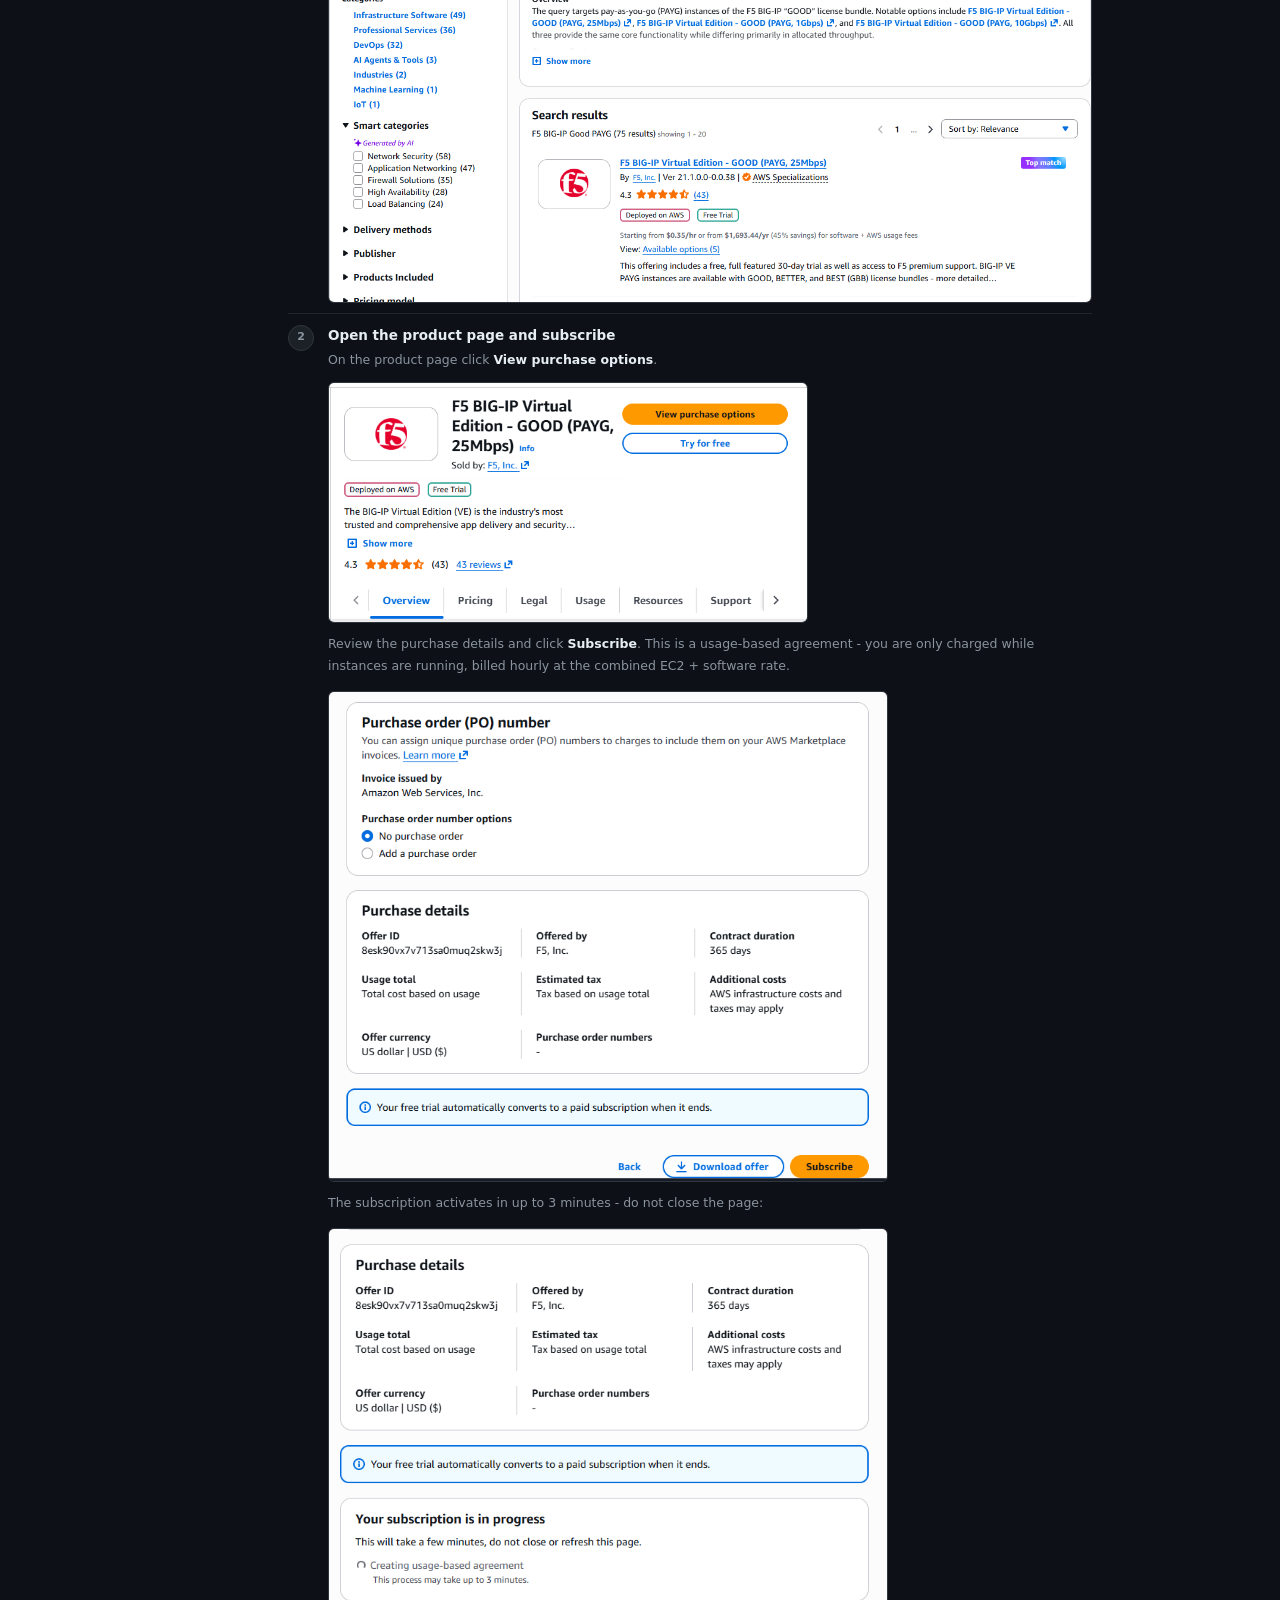
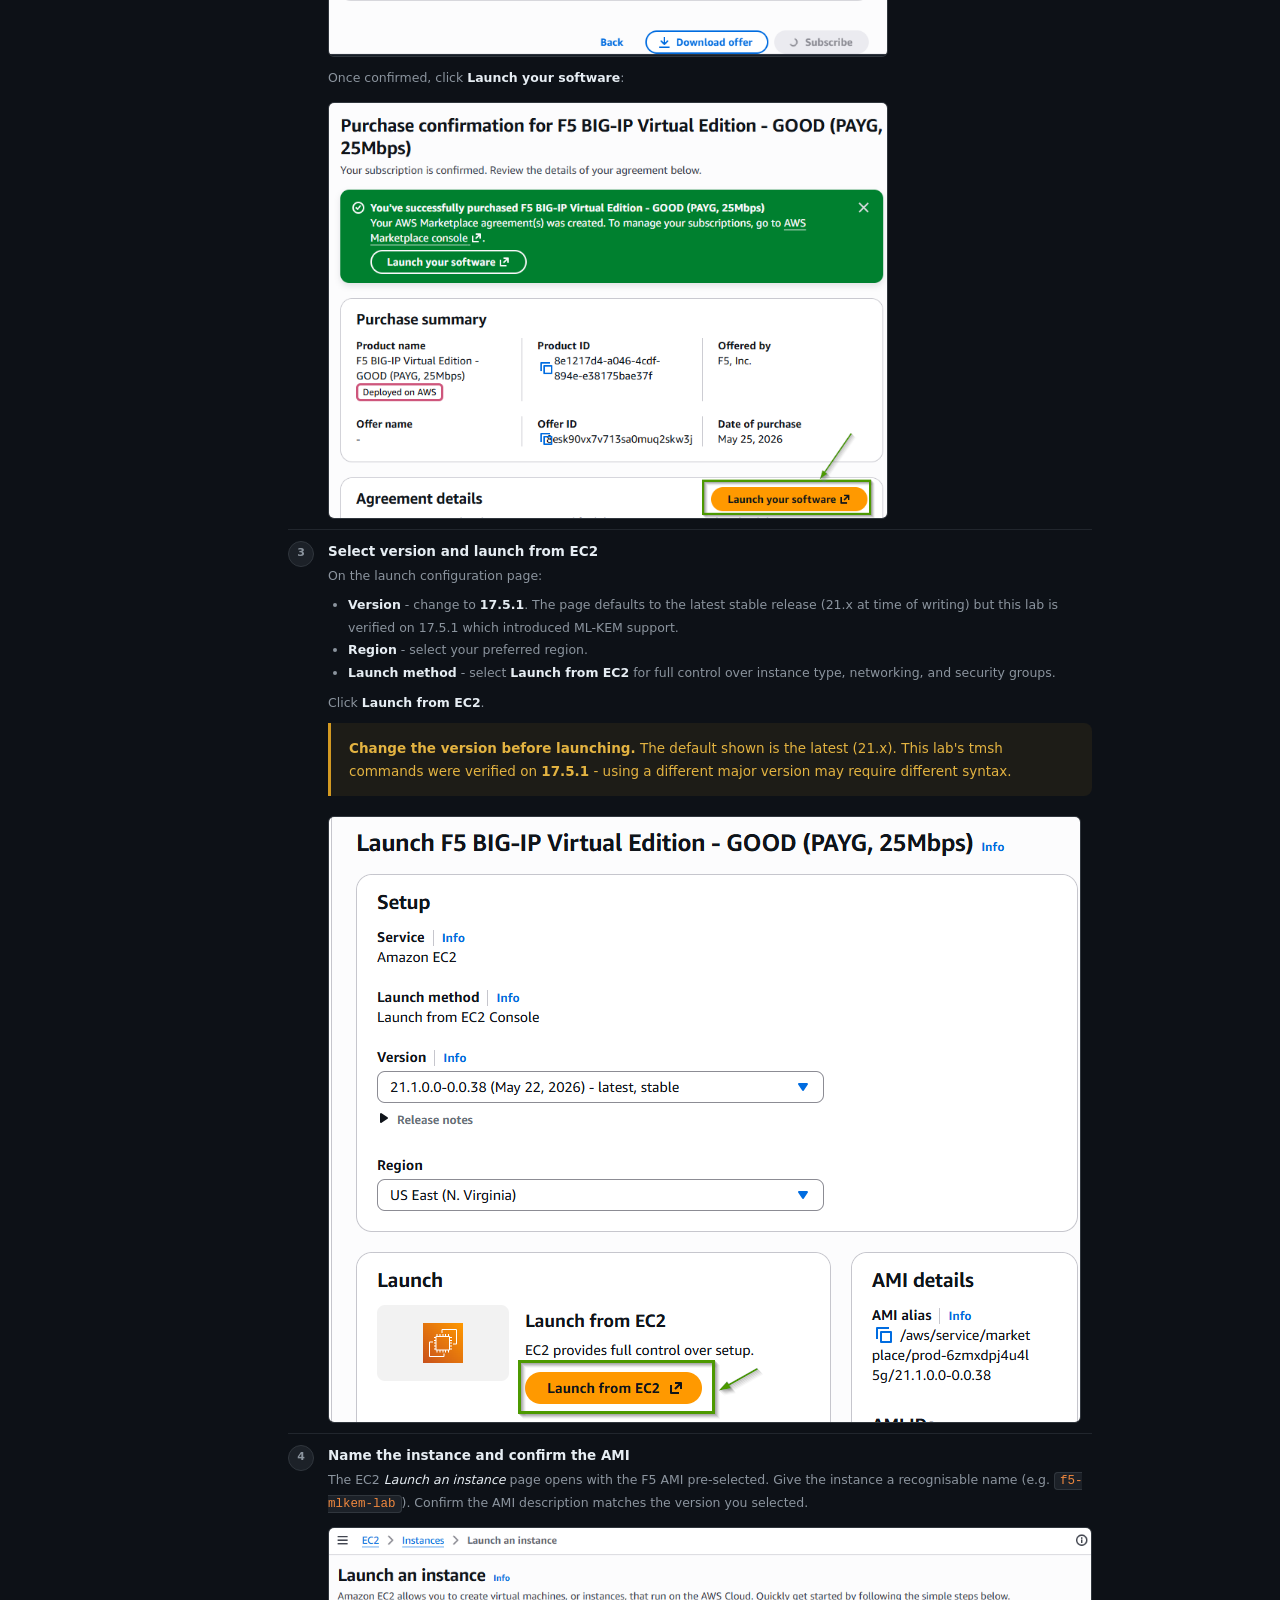
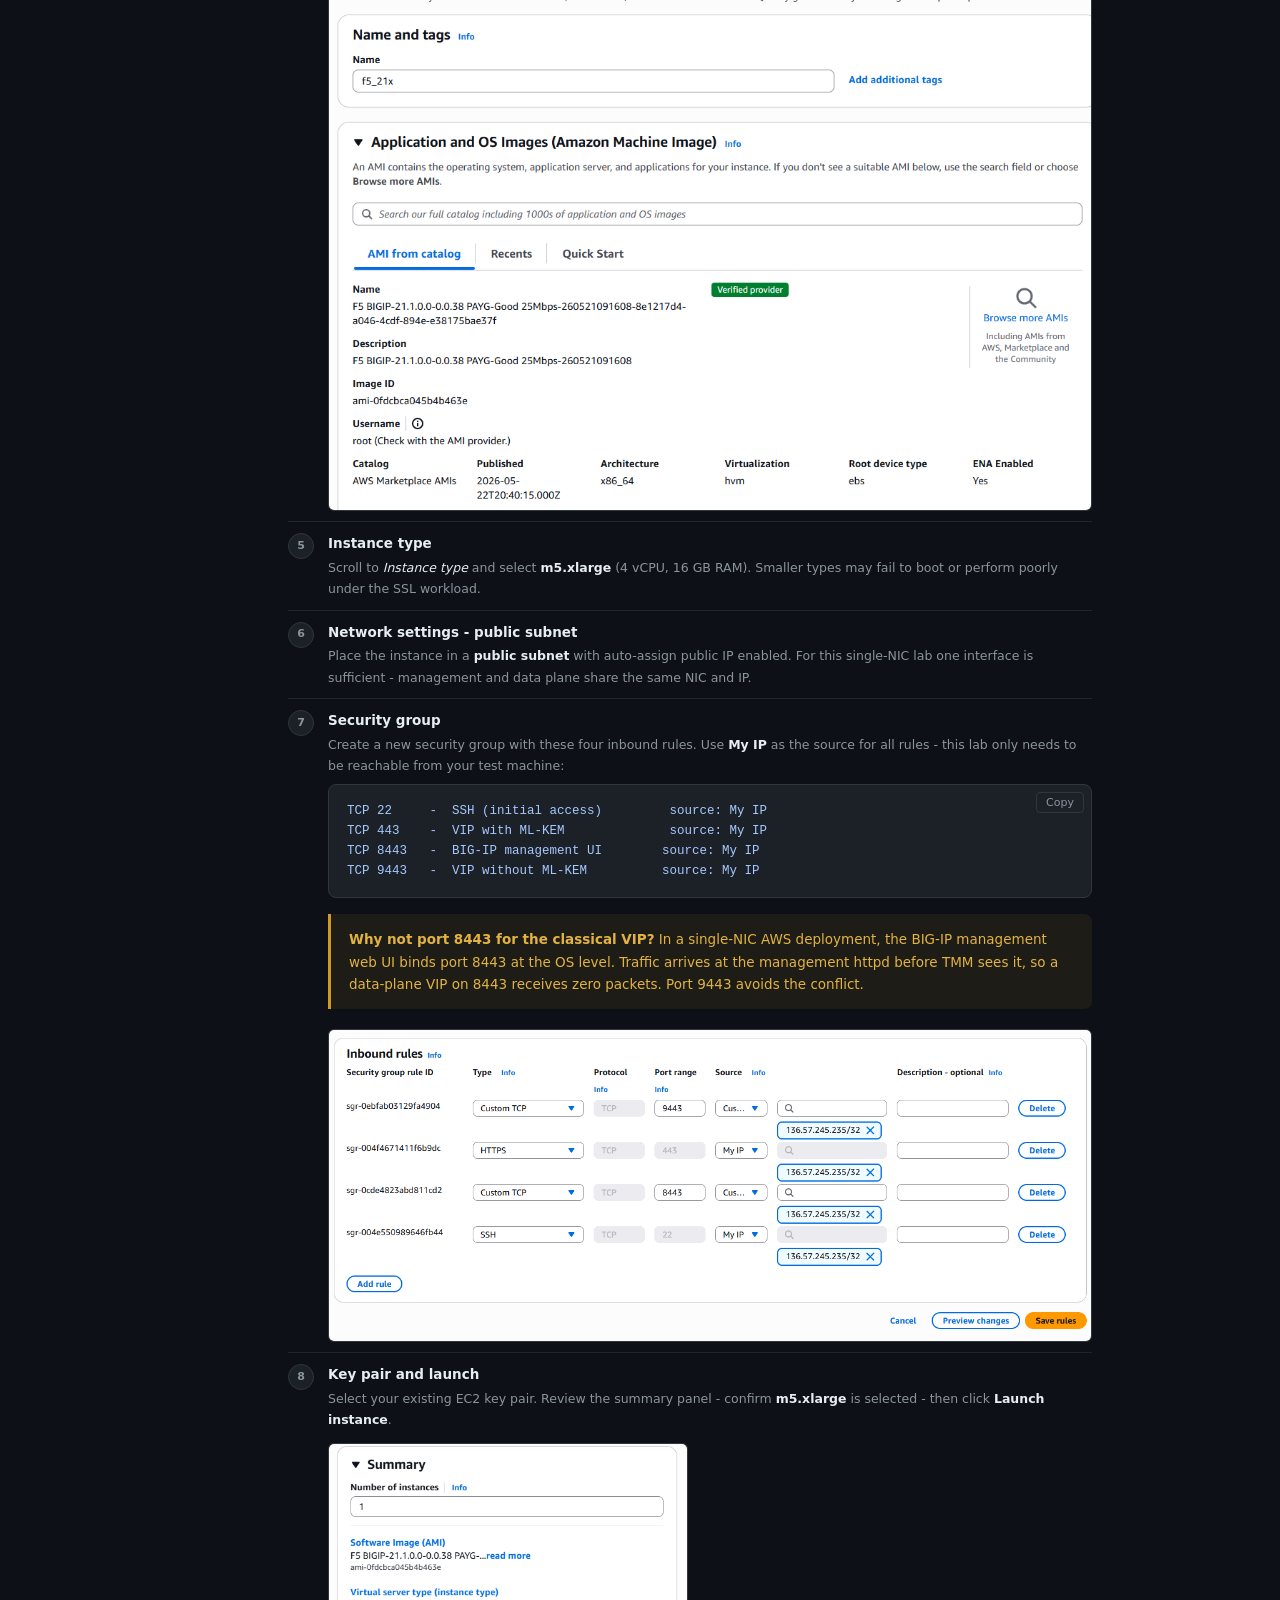
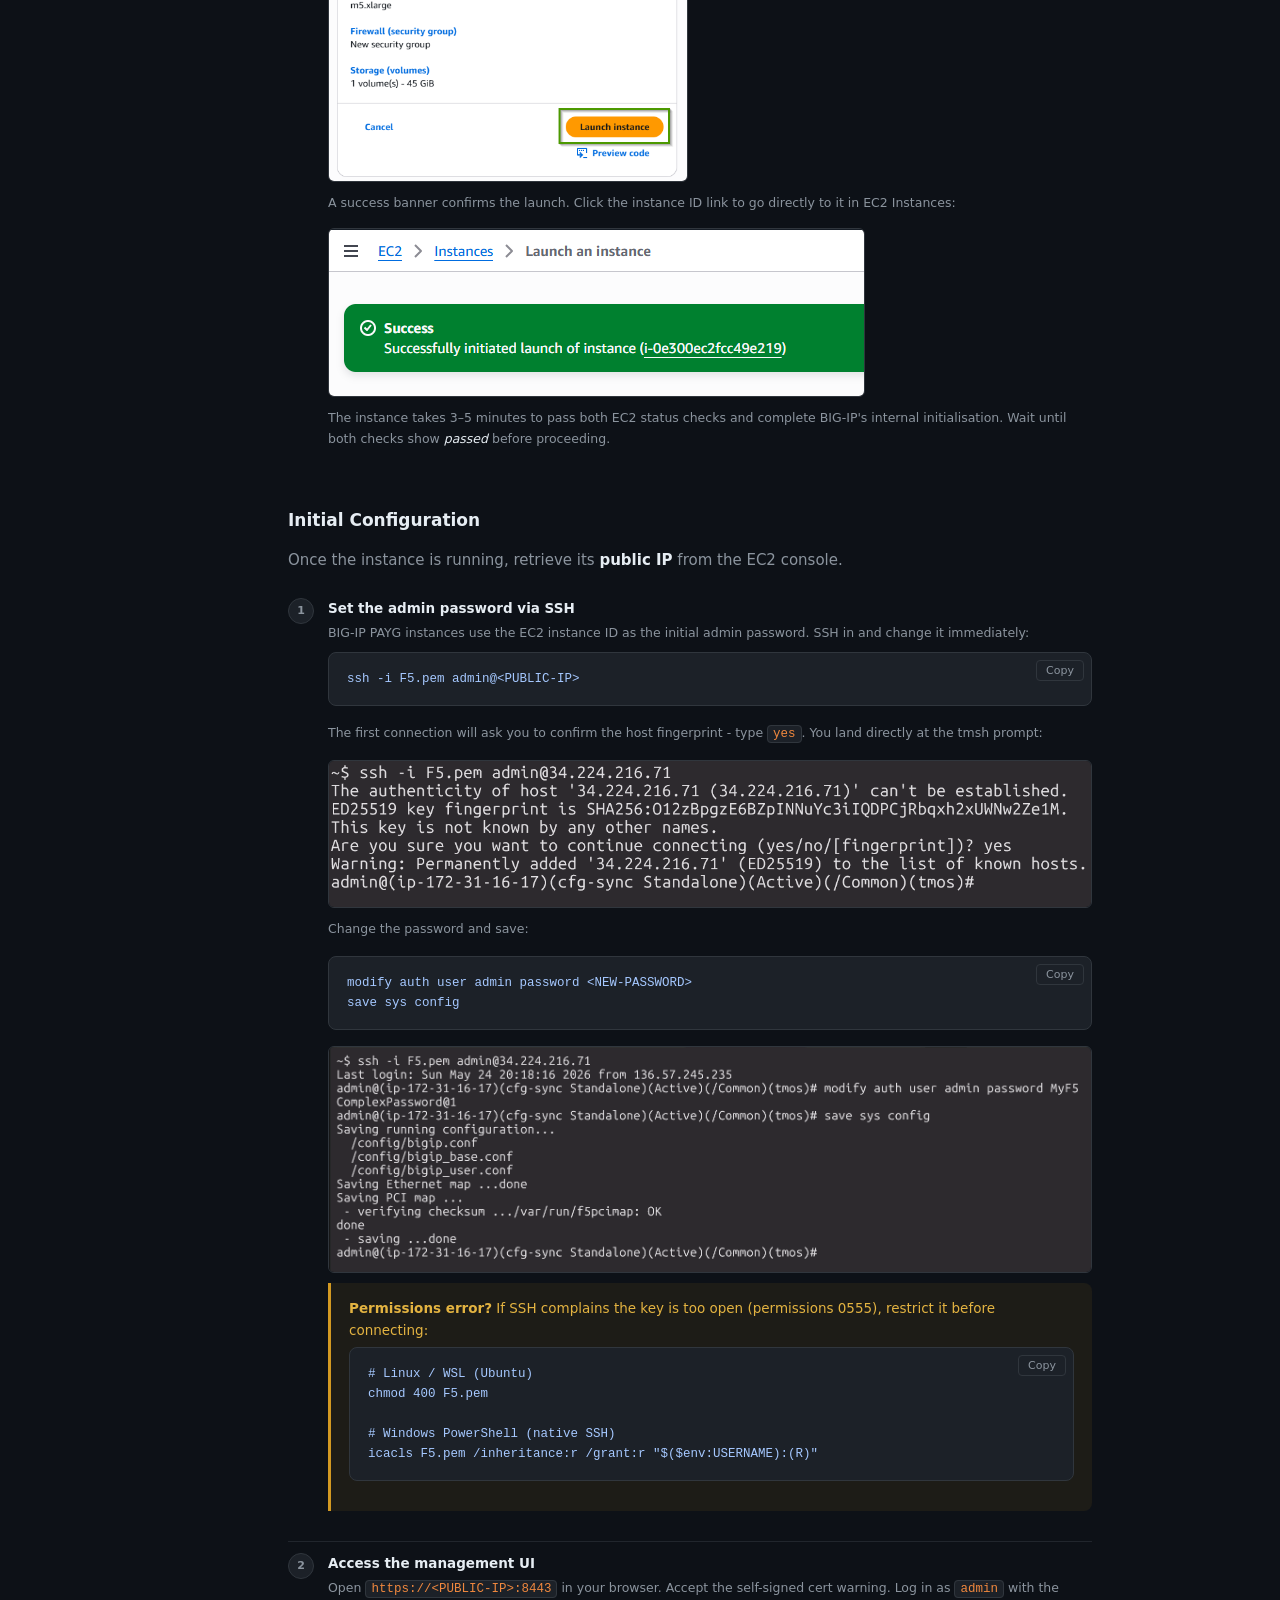
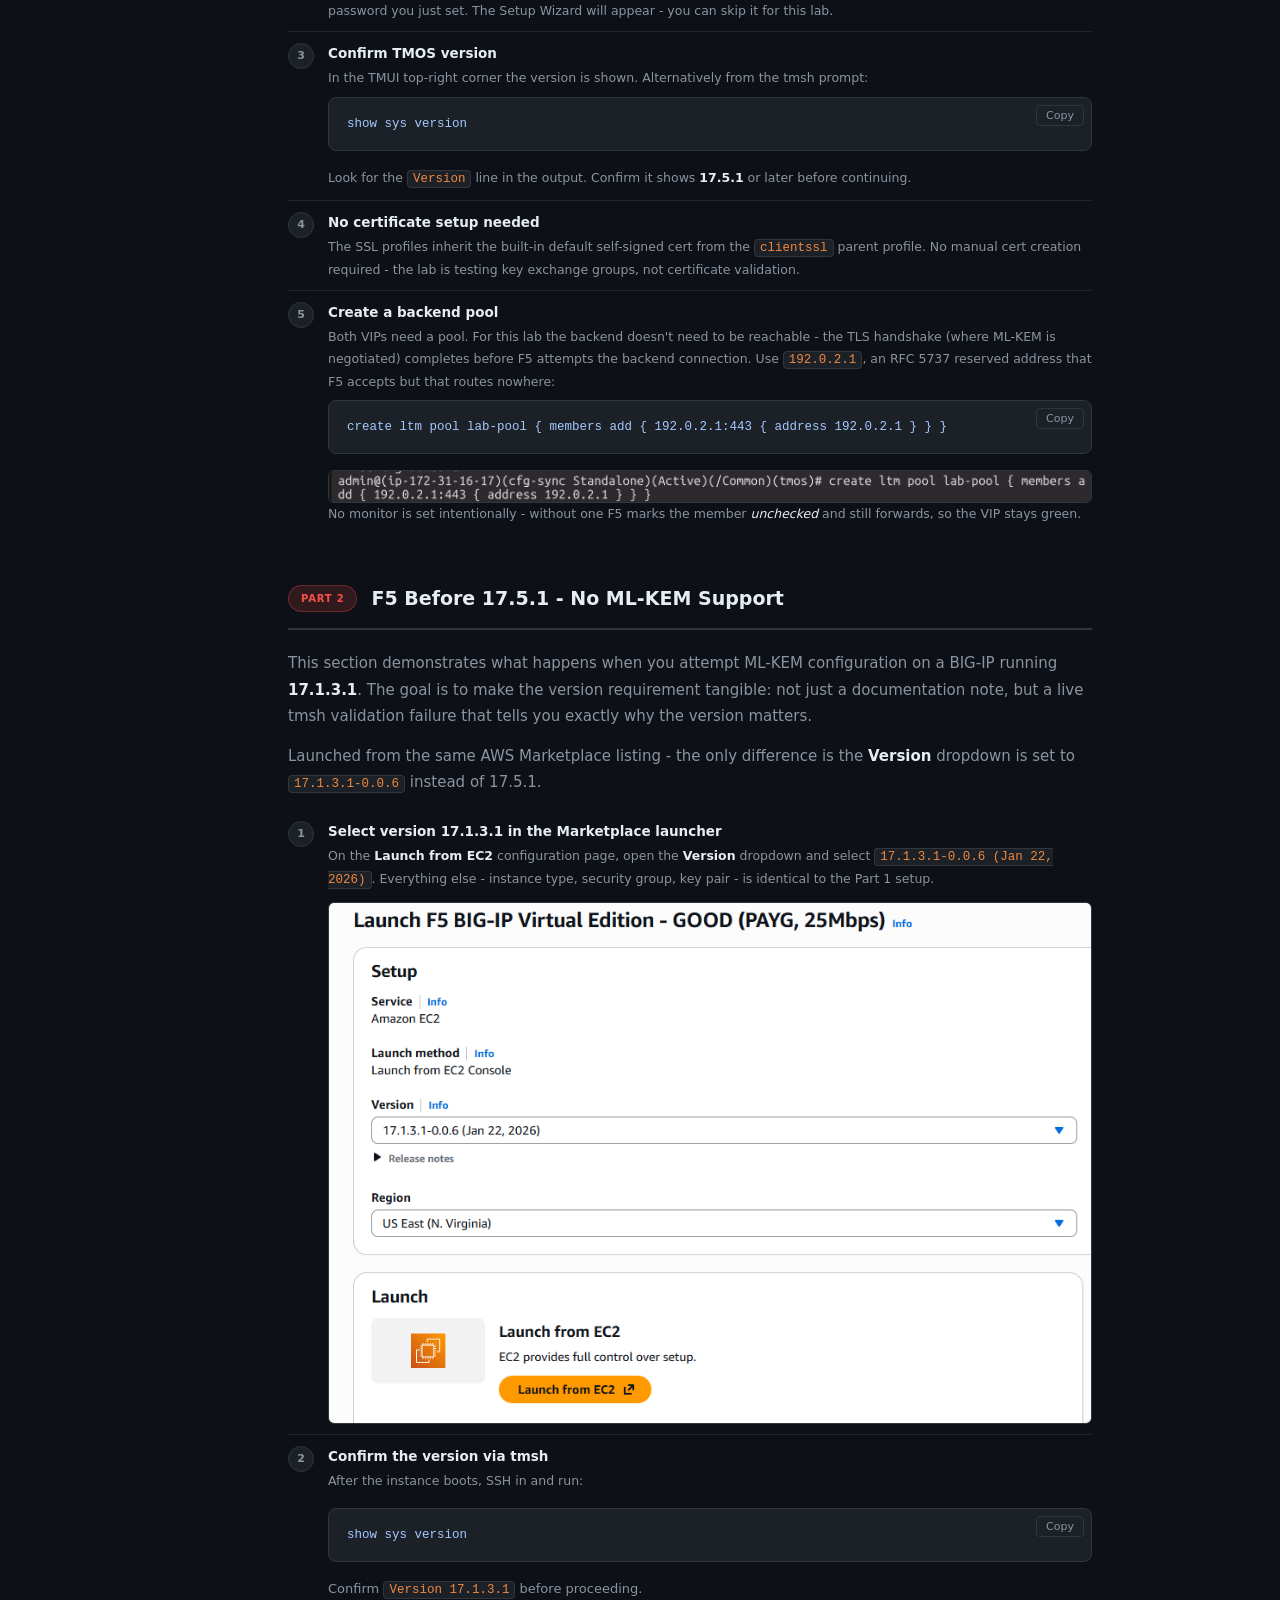
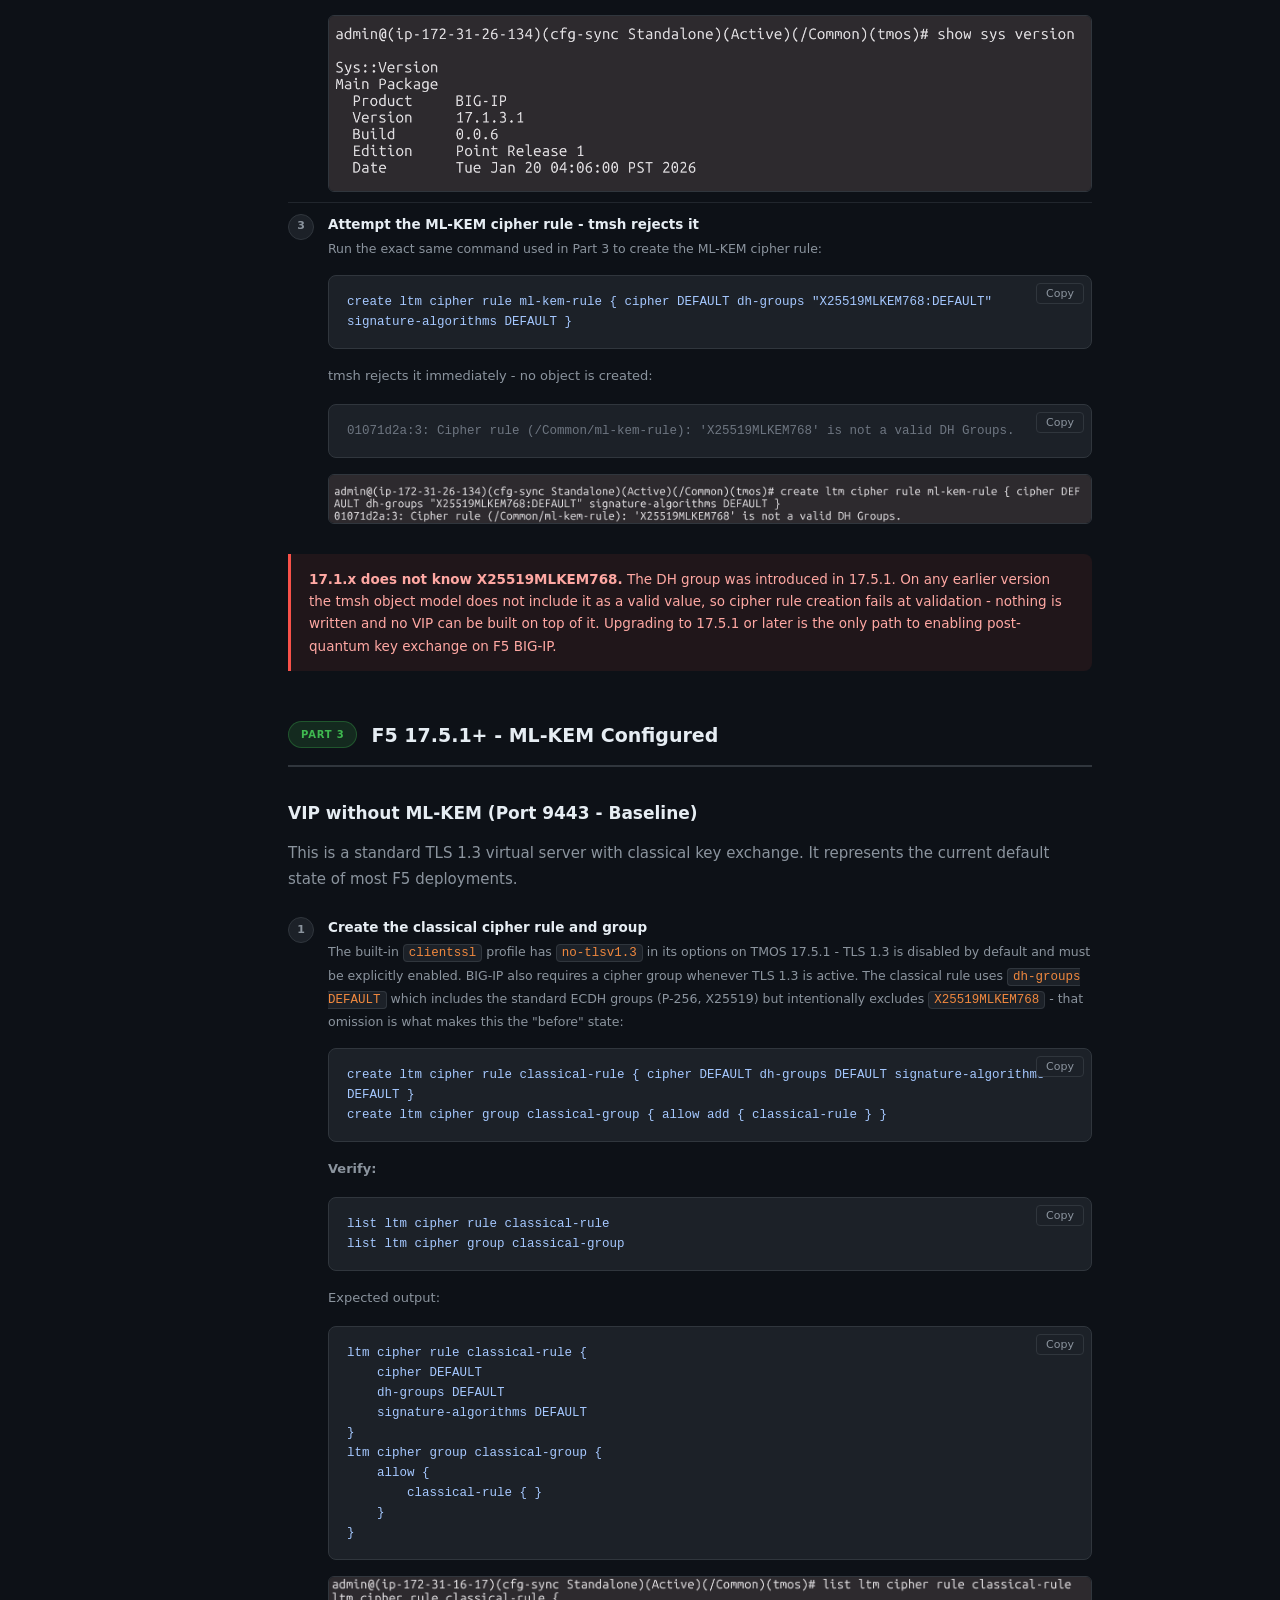
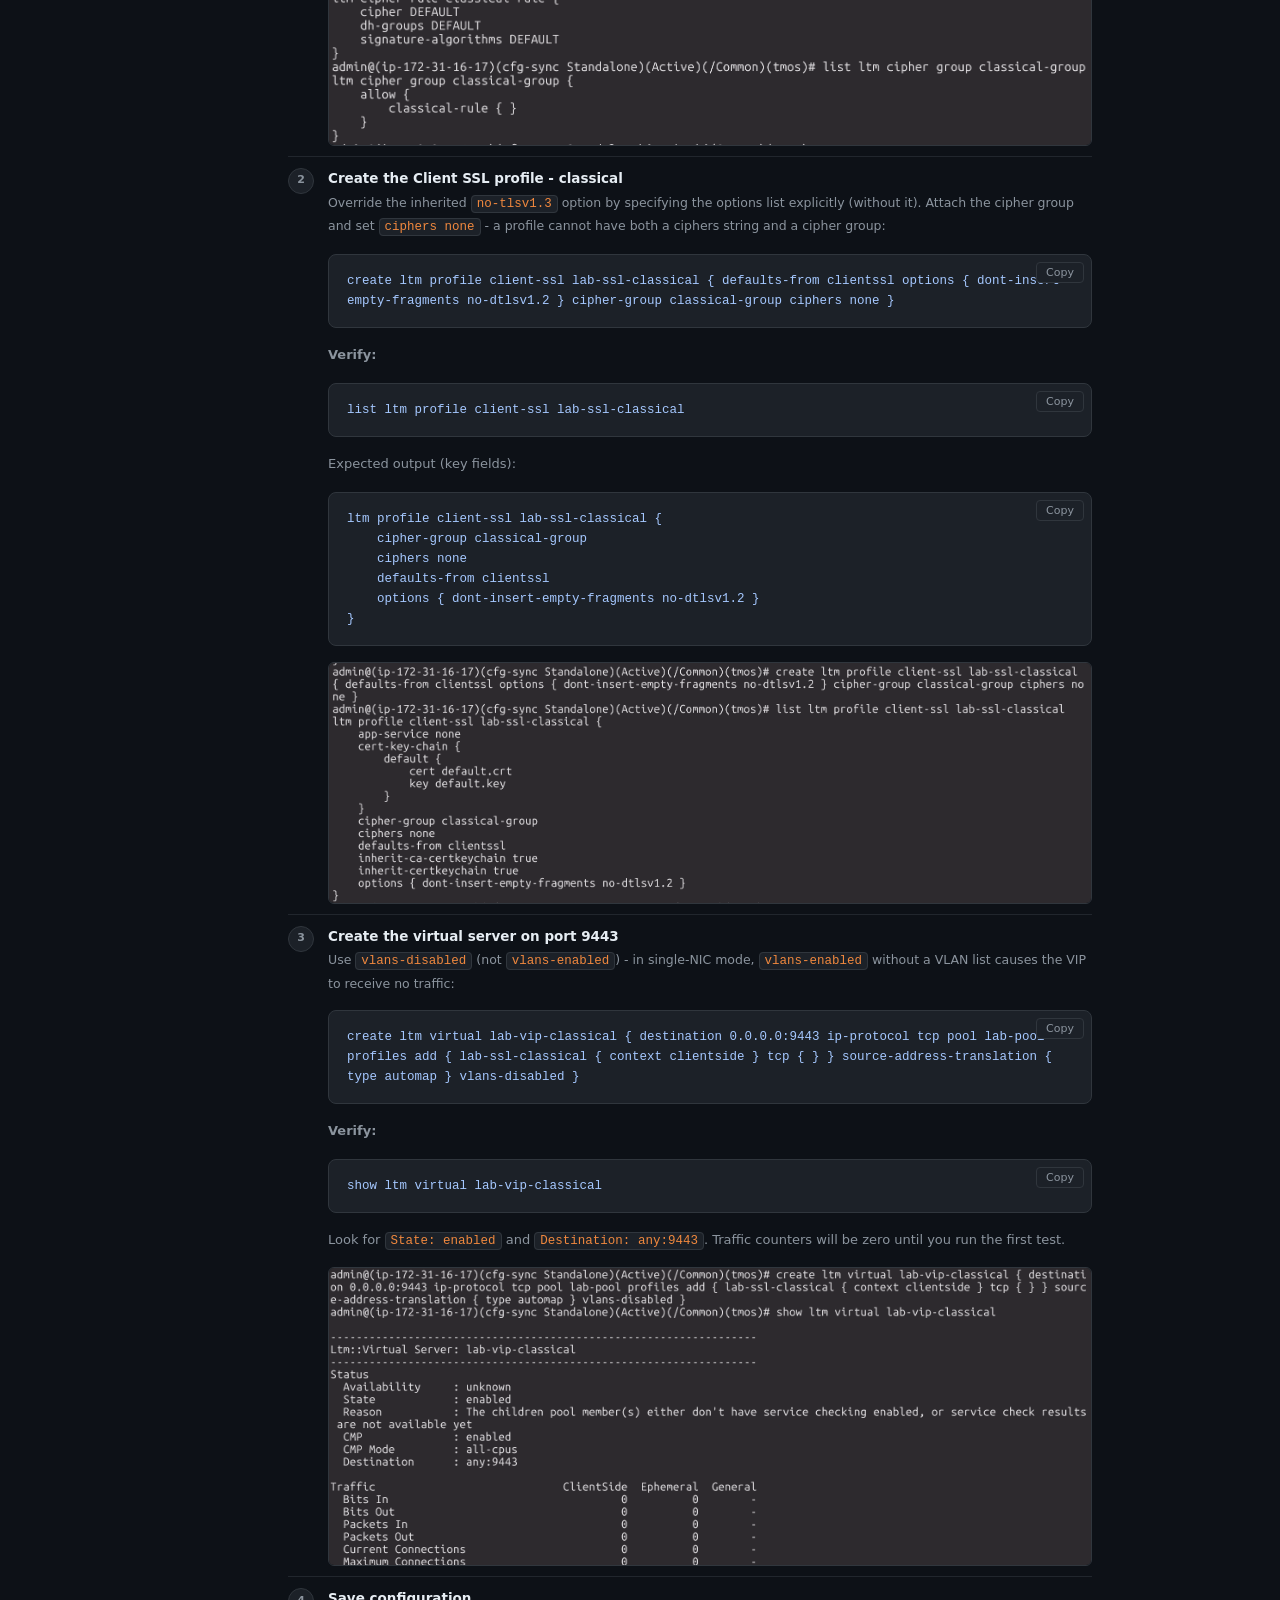
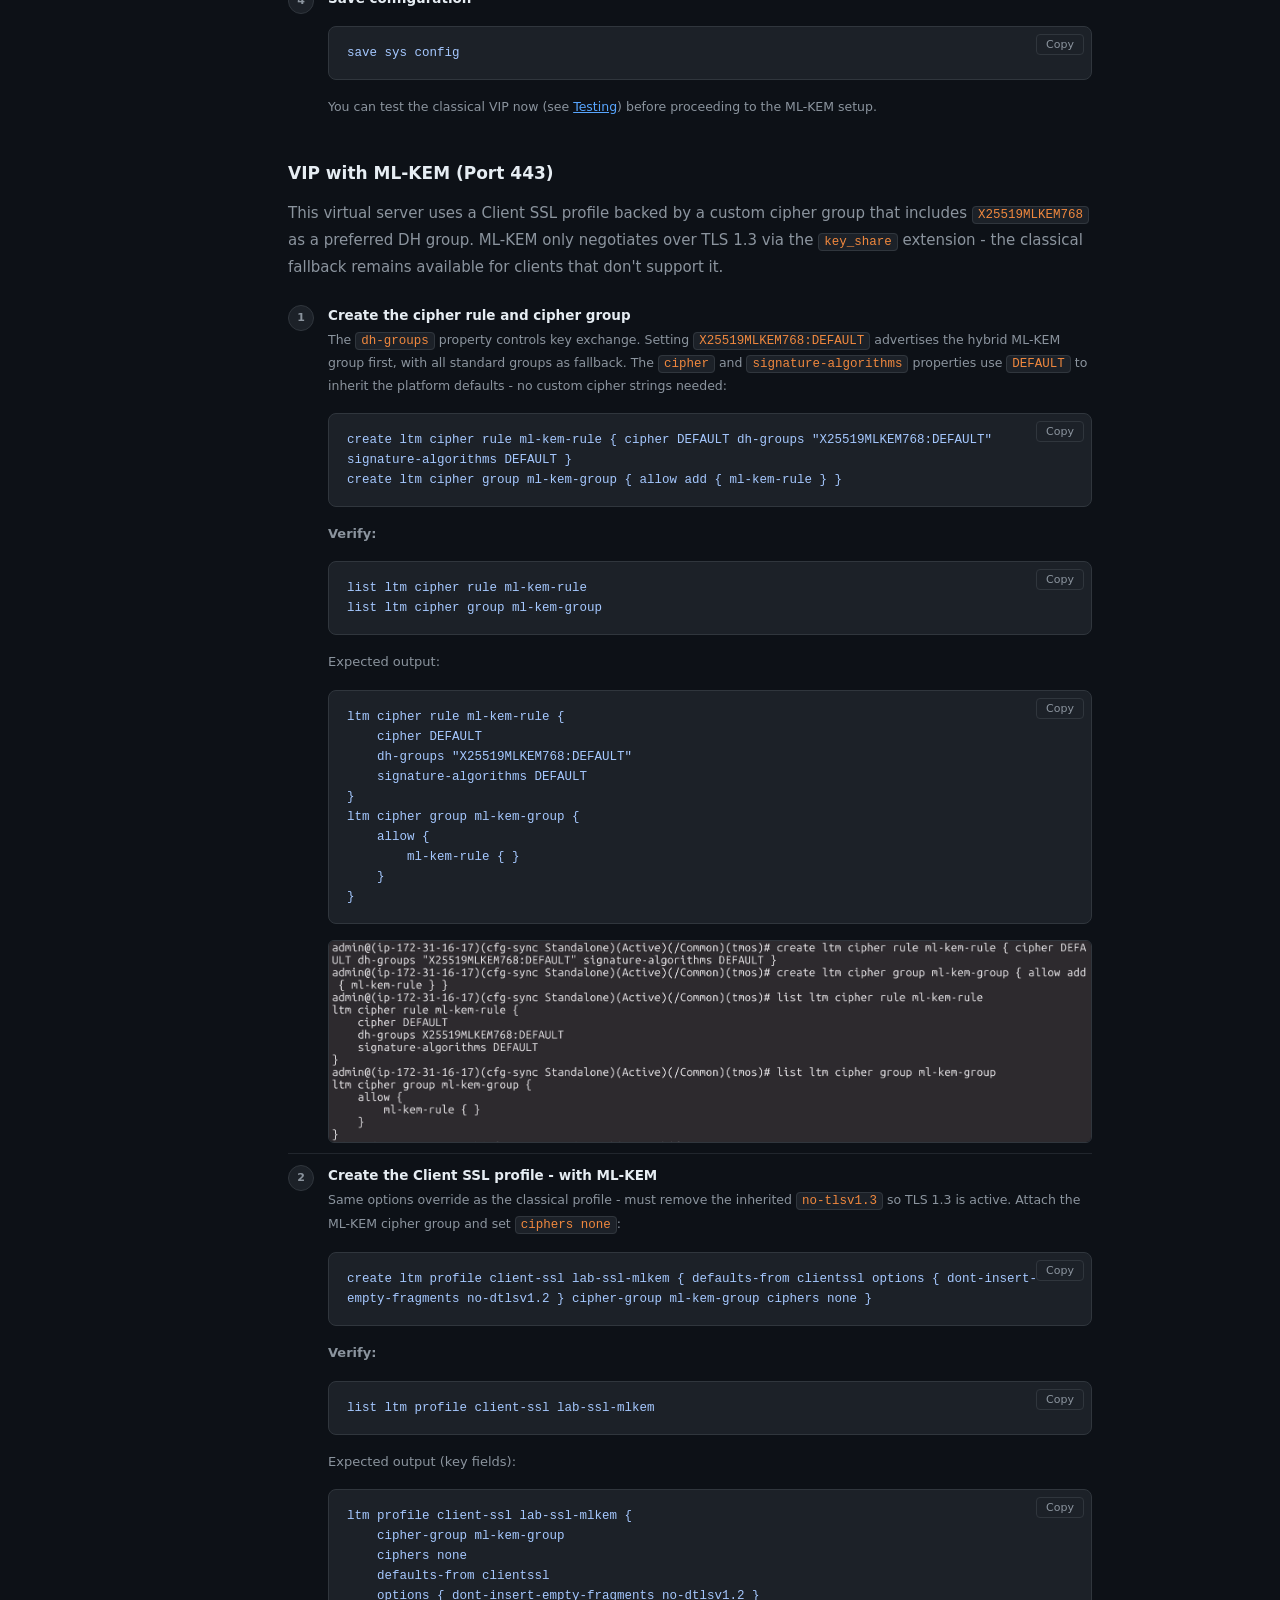
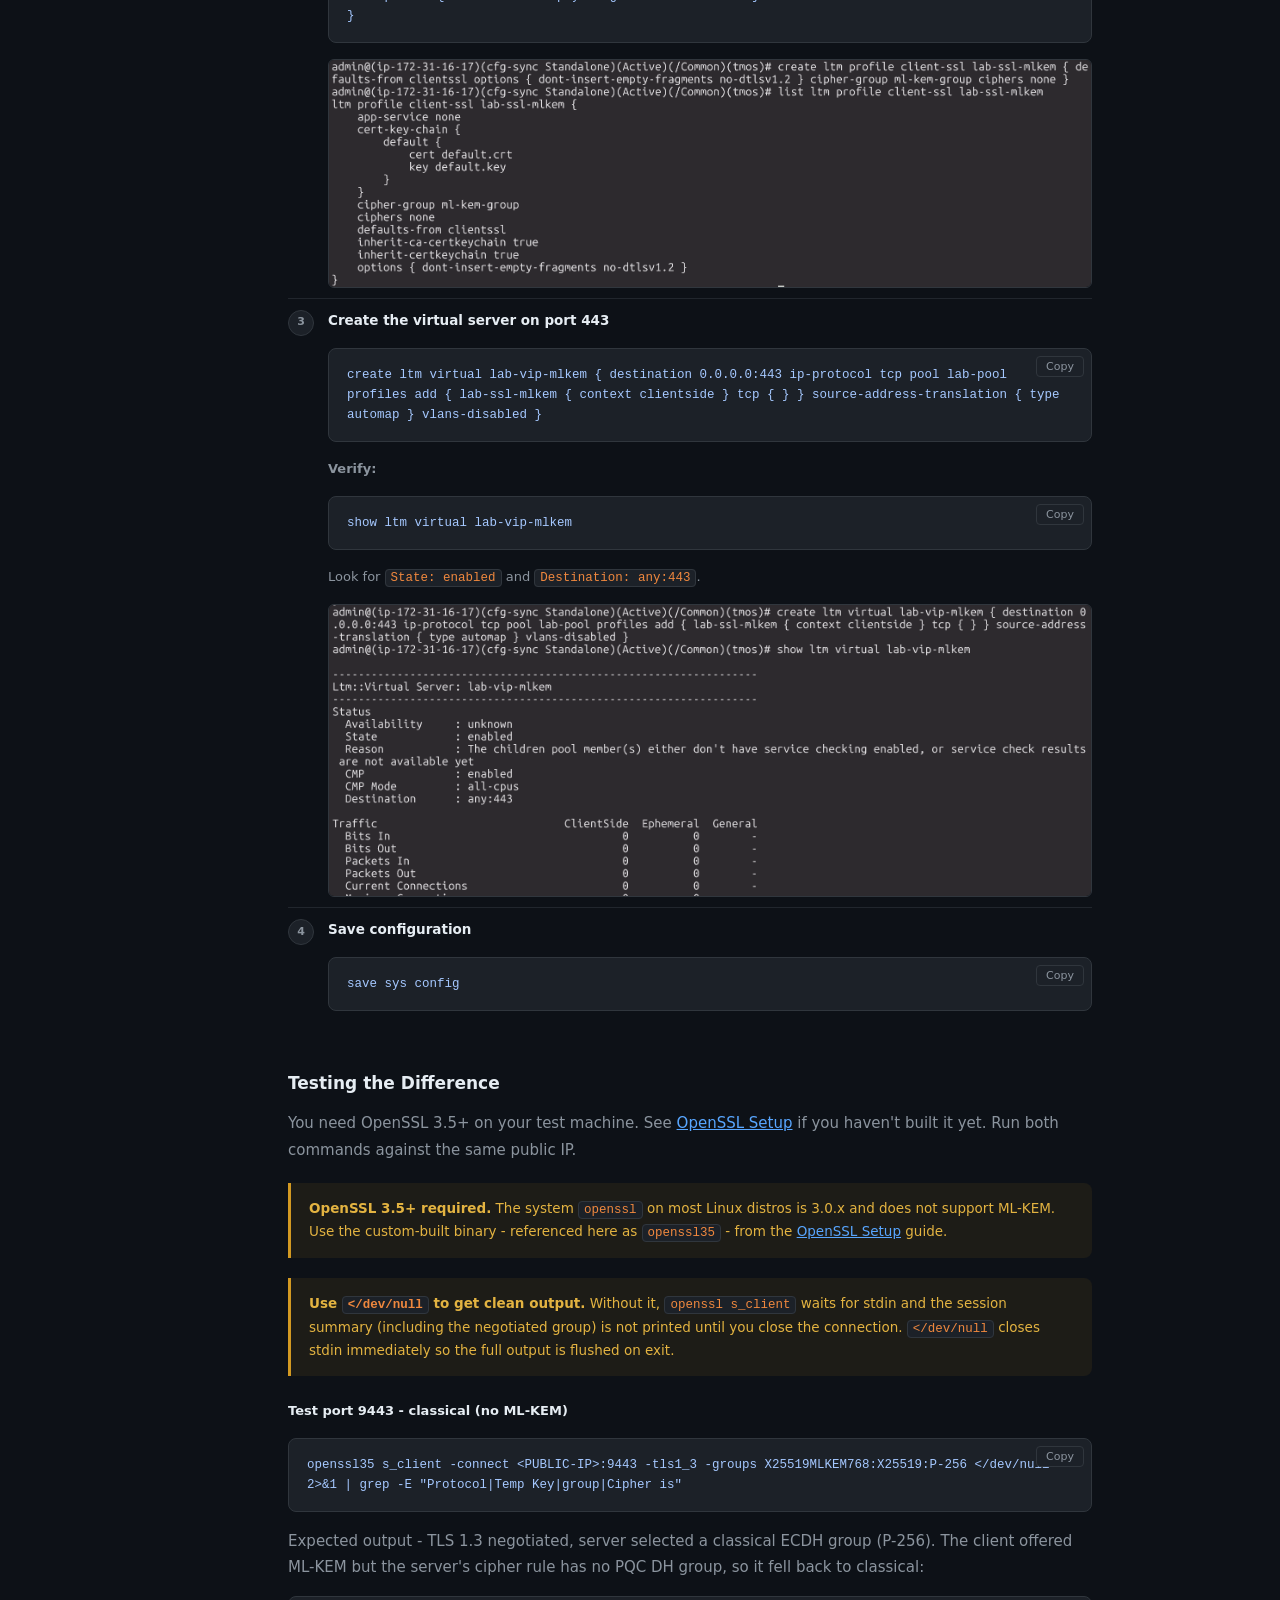
==== commit 842f2fc8: "Remove em-dashes from all pages, use hyphen in body text and pipe in page titles" ====
--- a/docs/f5-aws-lab.html
+++ b/docs/f5-aws-lab.html
@@ -3,7 +3,7 @@
 <head>
   <meta charset="UTF-8" />
   <meta name="viewport" content="width=device-width, initial-scale=1.0" />
-  <title>F5 ML-KEM Lab (AWS) — Post-Quantum Readiness</title>
+  <title>F5 ML-KEM Lab (AWS) | Post-Quantum Readiness</title>
   <link rel="stylesheet" href="static/style.css" />
   <style>
     .pre-wrap { position: relative; }
@@ -141,12 +141,12 @@
 
   <div class="card-grid">
     <div class="card" style="border-color:rgba(248,81,73,0.25);">
-      <h4 style="color:var(--red);">Port 9443 — No ML-KEM</h4>
-      <p>Standard TLS 1.3 with classical ECDH key exchange. This is the baseline — what
+      <h4 style="color:var(--red);">Port 9443  -  No ML-KEM</h4>
+      <p>Standard TLS 1.3 with classical ECDH key exchange. This is the baseline  -  what
       most F5 deployments look like today without any PQC configuration.</p>
     </div>
     <div class="card" style="border-color:rgba(63,185,80,0.25);">
-      <h4 style="color:var(--green);">Port 443 — With ML-KEM</h4>
+      <h4 style="color:var(--green);">Port 443  -  With ML-KEM</h4>
       <p>TLS 1.3 with <code>X25519MLKEM768</code> DH group enabled. A compatible
       client will negotiate <code>X25519MLKEM768</code> as the key exchange group.</p>
     </div>
@@ -173,7 +173,7 @@
         </tr>
         <tr>
           <td><strong>EC2 key pair</strong></td>
-          <td>Create one in the target region before launching — you'll need it for initial SSH access</td>
+          <td>Create one in the target region before launching  -  you'll need it for initial SSH access</td>
         </tr>
         <tr>
           <td><strong>VPC with public subnet</strong></td>
@@ -208,7 +208,7 @@
         <div class="step-body">
           In the AWS Console, go to <strong>AWS Marketplace → Discover products</strong>.
           Search for <code>F5 BIG-IP Good PAYG</code>. The top match will be
-          <strong>"F5 BIG-IP Virtual Edition — GOOD (PAYG, 25Mbps)"</strong> — click it.
+          <strong>"F5 BIG-IP Virtual Edition  -  GOOD (PAYG, 25Mbps)"</strong>  -  click it.
           GOOD includes full LTM SSL offloading and cipher group support. No separate license file required.
           <img src="static/f5-bigip-setup/01_Discover%20products%20_%20AWS%20Marketplace%20_%20Global.png"
                alt="AWS Marketplace search results showing F5 BIG-IP Virtual Edition GOOD PAYG 25Mbps as top match"
@@ -227,12 +227,12 @@
                alt="F5 BIG-IP GOOD PAYG 25Mbps product page with View purchase options button"
                style="max-width:480px;width:100%;border:1px solid var(--border);border-radius:6px;margin-top:12px;display:block;">
           <p style="margin-top:10px;">Review the purchase details and click <strong>Subscribe</strong>.
-          This is a usage-based agreement — you are only charged while instances are running,
+          This is a usage-based agreement  -  you are only charged while instances are running,
           billed hourly at the combined EC2 + software rate.</p>
           <img src="static/f5-bigip-setup/03_AWS%20Marketplace%20_%20Global.png"
                alt="Marketplace subscribe page showing purchase details and Subscribe button"
                style="max-width:560px;width:100%;border:1px solid var(--border);border-radius:6px;margin-top:8px;display:block;">
-          <p style="margin-top:10px;">The subscription activates in up to 3 minutes — do not close the page:</p>
+          <p style="margin-top:10px;">The subscription activates in up to 3 minutes  -  do not close the page:</p>
           <img src="static/f5-bigip-setup/04_AWS%20Marketplace%20_%20Global.png"
                alt="Subscription in progress message"
                style="max-width:560px;width:100%;border:1px solid var(--border);border-radius:6px;margin-top:8px;display:block;">
@@ -251,17 +251,17 @@
         <div class="step-body">
           On the launch configuration page:
           <ul style="margin:8px 0 8px 20px;line-height:1.8;">
-            <li><strong>Version</strong> — change to <strong>17.5.1</strong>. The page defaults
+            <li><strong>Version</strong>  -  change to <strong>17.5.1</strong>. The page defaults
             to the latest stable release (21.x at time of writing) but this lab is verified
             on 17.5.1 which introduced ML-KEM support.</li>
-            <li><strong>Region</strong> — select your preferred region.</li>
-            <li><strong>Launch method</strong> — select <strong>Launch from EC2</strong> for
+            <li><strong>Region</strong>  -  select your preferred region.</li>
+            <li><strong>Launch method</strong>  -  select <strong>Launch from EC2</strong> for
             full control over instance type, networking, and security groups.</li>
           </ul>
           Click <strong>Launch from EC2</strong>.
           <div class="callout callout-yellow" style="margin-top:10px;">
             <strong>Change the version before launching.</strong> The default shown is the latest
-            (21.x). This lab's tmsh commands were verified on <strong>17.5.1</strong> — using a
+            (21.x). This lab's tmsh commands were verified on <strong>17.5.1</strong>  -  using a
             different major version may require different syntax.
           </div>
           <img src="static/f5-bigip-setup/06_AWS%20Marketplace%20_%20Global.png"
@@ -301,10 +301,10 @@
     <div class="step">
       <div class="step-num">6</div>
       <div class="step-content">
-        <div class="step-title">Network settings — public subnet</div>
+        <div class="step-title">Network settings  -  public subnet</div>
         <div class="step-body">
           Place the instance in a <strong>public subnet</strong> with auto-assign public IP
-          enabled. For this single-NIC lab one interface is sufficient — management and
+          enabled. For this single-NIC lab one interface is sufficient  -  management and
           data plane share the same NIC and IP.
         </div>
       </div>
@@ -316,12 +316,12 @@
         <div class="step-title">Security group</div>
         <div class="step-body">
           Create a new security group with these four inbound rules.
-          Use <strong>My IP</strong> as the source for all rules — this lab only
+          Use <strong>My IP</strong> as the source for all rules  -  this lab only
           needs to be reachable from your test machine:
-          <pre style="margin-top:8px;">TCP 22    — SSH (initial access)         source: My IP
-TCP 443   — VIP with ML-KEM              source: My IP
-TCP 8443  — BIG-IP management UI        source: My IP
-TCP 9443  — VIP without ML-KEM          source: My IP</pre>
+          <pre style="margin-top:8px;">TCP 22     -  SSH (initial access)         source: My IP
+TCP 443    -  VIP with ML-KEM              source: My IP
+TCP 8443   -  BIG-IP management UI        source: My IP
+TCP 9443   -  VIP without ML-KEM          source: My IP</pre>
           <div class="callout callout-yellow" style="margin-top:8px;">
             <strong>Why not port 8443 for the classical VIP?</strong>
             In a single-NIC AWS deployment, the BIG-IP management web UI binds port 8443
@@ -340,8 +340,8 @@
       <div class="step-content">
         <div class="step-title">Key pair and launch</div>
         <div class="step-body">
-          Select your existing EC2 key pair. Review the summary panel —
-          confirm <strong>m5.xlarge</strong> is selected — then click
+          Select your existing EC2 key pair. Review the summary panel  - 
+          confirm <strong>m5.xlarge</strong> is selected  -  then click
           <strong>Launch instance</strong>.
           <img src="static/f5-bigip-setup/10_AWS%20Marketplace%20_%20Global.png"
                alt="EC2 launch summary showing m5.xlarge instance type and Launch instance button"
@@ -375,7 +375,7 @@
           BIG-IP PAYG instances use the EC2 instance ID as the initial admin password.
           SSH in and change it immediately:
           <pre style="margin-top:8px;">ssh -i F5.pem admin@&lt;PUBLIC-IP&gt;</pre>
-          <p style="margin-top:8px;">The first connection will ask you to confirm the host fingerprint — type <code>yes</code>.
+          <p style="margin-top:8px;">The first connection will ask you to confirm the host fingerprint  -  type <code>yes</code>.
           You land directly at the tmsh prompt:</p>
           <img src="static/f5-bigip-setup/12_AWS%20Marketplace%20_%20Global.png"
                alt="First SSH login to F5 BIG-IP showing fingerprint confirmation and tmsh prompt"
@@ -405,7 +405,7 @@
         <div class="step-body">
           Open <code>https://&lt;PUBLIC-IP&gt;:8443</code> in your browser.
           Accept the self-signed cert warning. Log in as <code>admin</code> with
-          the password you just set. The Setup Wizard will appear — you can
+          the password you just set. The Setup Wizard will appear  -  you can
           skip it for this lab.
         </div>
       </div>
@@ -428,7 +428,7 @@
         <div class="step-title">No certificate setup needed</div>
         <div class="step-body">
           The SSL profiles inherit the built-in default self-signed cert from the
-          <code>clientssl</code> parent profile. No manual cert creation required —
+          <code>clientssl</code> parent profile. No manual cert creation required  - 
           the lab is testing key exchange groups, not certificate validation.
         </div>
       </div>
@@ -438,7 +438,7 @@
       <div class="step-content">
         <div class="step-title">Create a backend pool</div>
         <div class="step-body">
-          Both VIPs need a pool. For this lab the backend doesn't need to be reachable —
+          Both VIPs need a pool. For this lab the backend doesn't need to be reachable  - 
           the TLS handshake (where ML-KEM is negotiated) completes before F5 attempts the
           backend connection. Use <code>192.0.2.1</code>, an RFC 5737 reserved address
           that F5 accepts but that routes nowhere:
@@ -446,7 +446,7 @@
           <img src="static/f5-bigip-setup/14_AWS%20Marketplace%20_%20Global.png"
                alt="tmsh create ltm pool lab-pool command with no output confirming success"
                style="max-width:100%;border:1px solid var(--border);border-radius:6px;margin-top:8px;display:block;">
-          No monitor is set intentionally — without one F5 marks the member
+          No monitor is set intentionally  -  without one F5 marks the member
           <em>unchecked</em> and still forwards, so the VIP stays green.
         </div>
       </div>
@@ -456,7 +456,7 @@
   <!-- ── Part 2: Pre-17.5.1 ────────────────────────────────────────── -->
   <div class="part-header" id="pre-17-5-1">
     <span class="part-badge part-2">Part 2</span>
-    <span class="part-title">F5 Before 17.5.1 — No ML-KEM Support</span>
+    <span class="part-title">F5 Before 17.5.1  -  No ML-KEM Support</span>
   </div>
 
   <p>
@@ -466,7 +466,7 @@
     you exactly why the version matters.
   </p>
   <p>
-    Launched from the same AWS Marketplace listing — the only difference is the
+    Launched from the same AWS Marketplace listing  -  the only difference is the
     <strong>Version</strong> dropdown is set to <code>17.1.3.1-0.0.6</code> instead of 17.5.1.
   </p>
 
@@ -478,8 +478,8 @@
         <div class="step-body">
           On the <strong>Launch from EC2</strong> configuration page, open the
           <strong>Version</strong> dropdown and select
-          <code>17.1.3.1-0.0.6 (Jan 22, 2026)</code>. Everything else — instance type,
-          security group, key pair — is identical to the Part 1 setup.
+          <code>17.1.3.1-0.0.6 (Jan 22, 2026)</code>. Everything else  -  instance type,
+          security group, key pair  -  is identical to the Part 1 setup.
           <img src="static/f5-bigip-setup/23_AWS%20Marketplace%20_%20Global.png"
                alt="AWS Marketplace launch page with version dropdown set to 17.1.3.1-0.0.6"
                style="max-width:100%;border:1px solid var(--border);border-radius:6px;margin-top:10px;display:block;">
@@ -505,11 +505,11 @@
     <div class="step">
       <div class="step-num">3</div>
       <div class="step-content">
-        <div class="step-title">Attempt the ML-KEM cipher rule — tmsh rejects it</div>
+        <div class="step-title">Attempt the ML-KEM cipher rule  -  tmsh rejects it</div>
         <div class="step-body">
           Run the exact same command used in Part 3 to create the ML-KEM cipher rule:
 <pre>create ltm cipher rule ml-kem-rule { cipher DEFAULT dh-groups "X25519MLKEM768:DEFAULT" signature-algorithms DEFAULT }</pre>
-          <p style="margin-top:8px;color:var(--text-muted);font-size:13px;">tmsh rejects it immediately — no object is created:</p>
+          <p style="margin-top:8px;color:var(--text-muted);font-size:13px;">tmsh rejects it immediately  -  no object is created:</p>
 <pre><span class="comment">01071d2a:3: Cipher rule (/Common/ml-kem-rule): 'X25519MLKEM768' is not a valid DH Groups.</span></pre>
           <img src="static/f5-bigip-setup/25_AWS%20Marketplace%20_%20Global.png"
                alt="tmsh error on 17.1.3.1: X25519MLKEM768 is not a valid DH Groups"
@@ -522,7 +522,7 @@
   <div class="callout callout-red">
     <strong>17.1.x does not know X25519MLKEM768.</strong>
     The DH group was introduced in 17.5.1. On any earlier version the tmsh object model
-    does not include it as a valid value, so cipher rule creation fails at validation —
+    does not include it as a valid value, so cipher rule creation fails at validation  - 
     nothing is written and no VIP can be built on top of it. Upgrading to 17.5.1 or later
     is the only path to enabling post-quantum key exchange on F5 BIG-IP.
   </div>
@@ -530,11 +530,11 @@
   <!-- ── Part 3 ────────────────────────────────────────────────────── -->
   <div class="part-header" id="post-17-5-1">
     <span class="part-badge part-3">Part 3</span>
-    <span class="part-title">F5 17.5.1+ — ML-KEM Configured</span>
+    <span class="part-title">F5 17.5.1+  -  ML-KEM Configured</span>
   </div>
 
   <!-- ── VIP without ML-KEM ────────────────────────────────────────── -->
-  <h3 id="vip-no-mlkem">VIP without ML-KEM (Port 9443 — Baseline)</h3>
+  <h3 id="vip-no-mlkem">VIP without ML-KEM (Port 9443  -  Baseline)</h3>
 
   <p>
     This is a standard TLS 1.3 virtual server with classical key exchange.
@@ -548,11 +548,11 @@
         <div class="step-title">Create the classical cipher rule and group</div>
         <div class="step-body">
           The built-in <code>clientssl</code> profile has <code>no-tlsv1.3</code> in its
-          options on TMOS 17.5.1 — TLS 1.3 is disabled by default and must be explicitly
+          options on TMOS 17.5.1  -  TLS 1.3 is disabled by default and must be explicitly
           enabled. BIG-IP also requires a cipher group whenever TLS 1.3 is active.
           The classical rule uses <code>dh-groups DEFAULT</code> which includes the
           standard ECDH groups (P-256, X25519) but intentionally excludes
-          <code>X25519MLKEM768</code> — that omission is what makes this the "before" state:
+          <code>X25519MLKEM768</code>  -  that omission is what makes this the "before" state:
 <pre>create ltm cipher rule classical-rule { cipher DEFAULT dh-groups DEFAULT signature-algorithms DEFAULT }
 create ltm cipher group classical-group { allow add { classical-rule } }</pre>
           <p style="margin-top:12px;font-weight:600;font-size:13px;">Verify:</p>
@@ -578,11 +578,11 @@
     <div class="step">
       <div class="step-num">2</div>
       <div class="step-content">
-        <div class="step-title">Create the Client SSL profile — classical</div>
+        <div class="step-title">Create the Client SSL profile  -  classical</div>
         <div class="step-body">
           Override the inherited <code>no-tlsv1.3</code> option by specifying the options
           list explicitly (without it). Attach the cipher group and set
-          <code>ciphers none</code> — a profile cannot have both a ciphers string and a
+          <code>ciphers none</code>  -  a profile cannot have both a ciphers string and a
           cipher group:
 <pre>create ltm profile client-ssl lab-ssl-classical { defaults-from clientssl options { dont-insert-empty-fragments no-dtlsv1.2 } cipher-group classical-group ciphers none }</pre>
           <p style="margin-top:12px;font-weight:600;font-size:13px;">Verify:</p>
@@ -605,7 +605,7 @@
       <div class="step-content">
         <div class="step-title">Create the virtual server on port 9443</div>
         <div class="step-body">
-          Use <code>vlans-disabled</code> (not <code>vlans-enabled</code>) — in single-NIC
+          Use <code>vlans-disabled</code> (not <code>vlans-enabled</code>)  -  in single-NIC
           mode, <code>vlans-enabled</code> without a VLAN list causes the VIP to receive
           no traffic:
 <pre>create ltm virtual lab-vip-classical { destination 0.0.0.0:9443 ip-protocol tcp pool lab-pool profiles add { lab-ssl-classical { context clientside } tcp { } } source-address-translation { type automap } vlans-disabled }</pre>
@@ -637,7 +637,7 @@
   <p>
     This virtual server uses a Client SSL profile backed by a custom cipher group
     that includes <code>X25519MLKEM768</code> as a preferred DH group. ML-KEM
-    only negotiates over TLS 1.3 via the <code>key_share</code> extension — the
+    only negotiates over TLS 1.3 via the <code>key_share</code> extension  -  the
     classical fallback remains available for clients that don't support it.
   </p>
 
@@ -651,7 +651,7 @@
           <code>X25519MLKEM768:DEFAULT</code> advertises the hybrid ML-KEM group first,
           with all standard groups as fallback. The <code>cipher</code> and
           <code>signature-algorithms</code> properties use <code>DEFAULT</code> to
-          inherit the platform defaults — no custom cipher strings needed:
+          inherit the platform defaults  -  no custom cipher strings needed:
 <pre>create ltm cipher rule ml-kem-rule { cipher DEFAULT dh-groups "X25519MLKEM768:DEFAULT" signature-algorithms DEFAULT }
 create ltm cipher group ml-kem-group { allow add { ml-kem-rule } }</pre>
           <p style="margin-top:12px;font-weight:600;font-size:13px;">Verify:</p>
@@ -677,9 +677,9 @@
     <div class="step">
       <div class="step-num">2</div>
       <div class="step-content">
-        <div class="step-title">Create the Client SSL profile — with ML-KEM</div>
-        <div class="step-body">
-          Same options override as the classical profile — must remove the inherited
+        <div class="step-title">Create the Client SSL profile  -  with ML-KEM</div>
+        <div class="step-body">
+          Same options override as the classical profile  -  must remove the inherited
           <code>no-tlsv1.3</code> so TLS 1.3 is active. Attach the ML-KEM cipher group
           and set <code>ciphers none</code>:
 <pre>create ltm profile client-ssl lab-ssl-mlkem { defaults-from clientssl options { dont-insert-empty-fragments no-dtlsv1.2 } cipher-group ml-kem-group ciphers none }</pre>
@@ -735,8 +735,8 @@
 
   <div class="callout callout-yellow">
     <strong>OpenSSL 3.5+ required.</strong> The system <code>openssl</code> on most Linux distros is
-    3.0.x and does not support ML-KEM. Use the custom-built binary — referenced here as
-    <code>openssl35</code> — from the <a href="network.html#openssl-setup" style="color:var(--blue);">OpenSSL Setup</a> guide.
+    3.0.x and does not support ML-KEM. Use the custom-built binary  -  referenced here as
+    <code>openssl35</code>  -  from the <a href="network.html#openssl-setup" style="color:var(--blue);">OpenSSL Setup</a> guide.
   </div>
 
   <div class="callout callout-yellow" style="margin-bottom:16px;">
@@ -747,10 +747,10 @@
     output is flushed on exit.
   </div>
 
-  <h4 style="font-size:13px;font-weight:700;color:var(--text);margin:24px 0 8px;">Test port 9443 — classical (no ML-KEM)</h4>
+  <h4 style="font-size:13px;font-weight:700;color:var(--text);margin:24px 0 8px;">Test port 9443  -  classical (no ML-KEM)</h4>
   <pre>openssl35 s_client -connect &lt;PUBLIC-IP&gt;:9443 -tls1_3 -groups X25519MLKEM768:X25519:P-256 &lt;/dev/null 2>&amp;1 | grep -E "Protocol|Temp Key|group|Cipher is"</pre>
 
-  <p>Expected output — TLS 1.3 negotiated, server selected a classical ECDH group (P-256).
+  <p>Expected output  -  TLS 1.3 negotiated, server selected a classical ECDH group (P-256).
   The client offered ML-KEM but the server's cipher rule has no PQC DH group, so it
   fell back to classical:</p>
   <pre><span class="comment">Peer Temp Key: ECDH, prime256v1, 256 bits</span>
@@ -760,10 +760,10 @@
        alt="openssl35 s_client test against port 9443 showing Peer Temp Key ECDH prime256v1 and TLSv1.3"
        style="max-width:100%;border:1px solid var(--border);border-radius:6px;margin-top:10px;display:block;">
 
-  <h4 style="font-size:13px;font-weight:700;color:var(--text);margin:24px 0 8px;">Test port 443 — with ML-KEM</h4>
+  <h4 style="font-size:13px;font-weight:700;color:var(--text);margin:24px 0 8px;">Test port 443  -  with ML-KEM</h4>
   <pre>openssl35 s_client -connect &lt;PUBLIC-IP&gt;:443 -tls1_3 -groups X25519MLKEM768:X25519:P-256 &lt;/dev/null 2>&amp;1 | grep -E "Protocol|Temp Key|group|Cipher is"</pre>
 
-  <p>Expected output — both sides support ML-KEM, so it is negotiated:</p>
+  <p>Expected output  -  both sides support ML-KEM, so it is negotiated:</p>
   <pre><span class="highlight">Negotiated TLS1.3 group: X25519MLKEM768</span>
 <span class="highlight">New, TLSv1.3, Cipher is TLS_AES_128_GCM_SHA256</span>
 Protocol: TLSv1.3</pre>
@@ -775,7 +775,7 @@
     <strong>The one line that tells the whole story:</strong>
     <code>Negotiated TLS1.3 group: X25519MLKEM768</code> on port 443 vs
     <code>Peer Temp Key: ECDH, prime256v1</code> on port 9443. Same client, same server IP,
-    same TLS version and cipher suite — the only difference is whether the Client SSL
+    same TLS version and cipher suite  -  the only difference is whether the Client SSL
     profile's cipher rule includes <code>X25519MLKEM768</code> in its
     <code>dh-groups</code>. That single property is the entire configuration delta between
     a classically vulnerable TLS session and a post-quantum protected one.
@@ -784,7 +784,7 @@
   <h3 id="cleanup">Teardown</h3>
   <p>
     The instance costs money while running. When you're done testing, terminate it from the
-    EC2 console. There is no persistent storage to worry about — all BIG-IP configuration
+    EC2 console. There is no persistent storage to worry about  -  all BIG-IP configuration
     lives on the instance root volume which is deleted on termination.
   </p>
   <pre># Confirm both VIPs are tested, then terminate via AWS Console:
